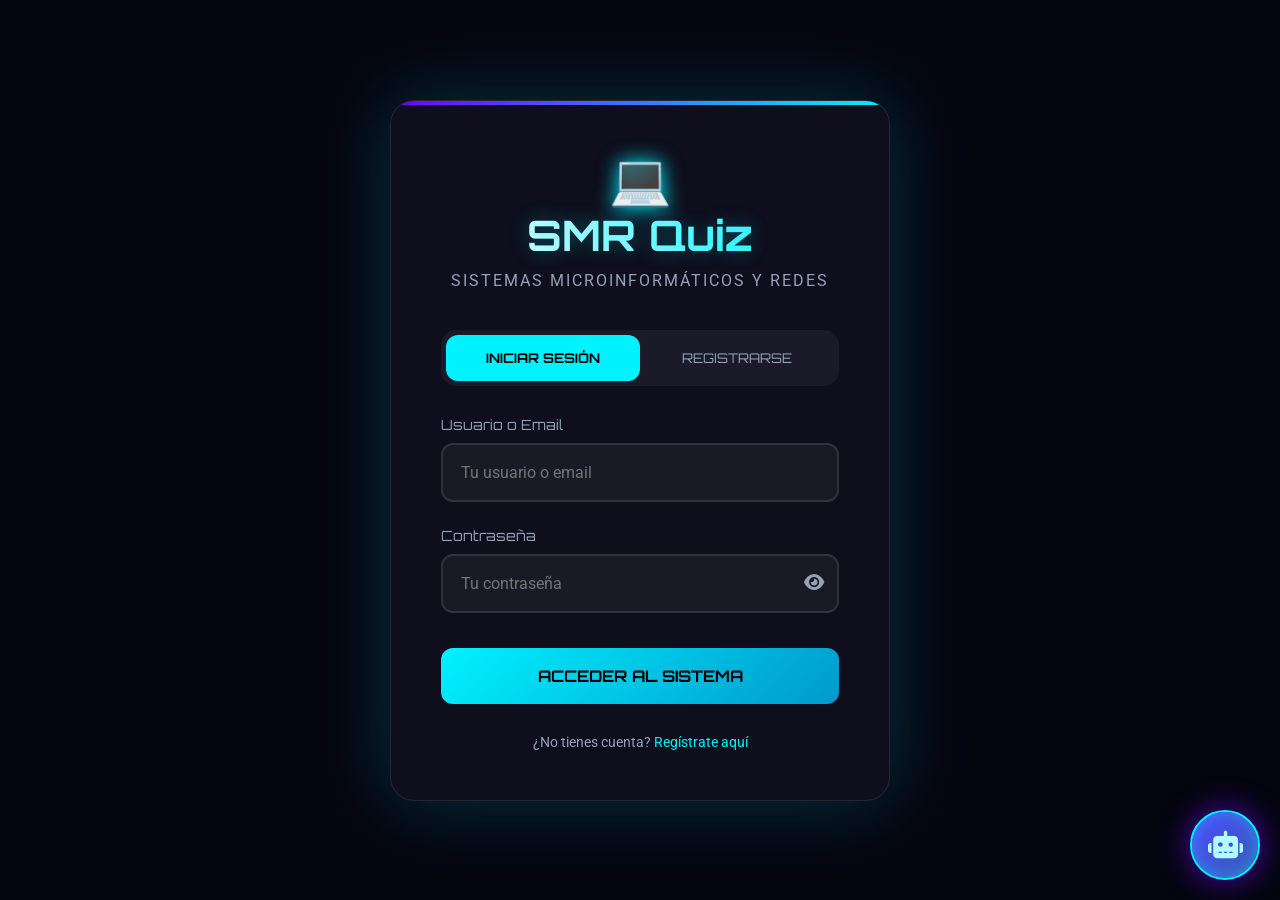
==== index.html @ 4efca40f "Add files via upload" ====
<!DOCTYPE html>
<html lang="es">

<head>
  <meta charset="UTF-8">
  <meta name="viewport" content="width=device-width, initial-scale=1.0">
  <title>SMR Quiz - Cyberpunk Edition</title>
  <meta name="description" content="Juego educativo cyberpunk sobre Sistemas Microinformáticos y Redes">
  <meta name="theme-color" content="#050510">
  <meta name="color-scheme" content="dark">
  <link href="https://fonts.googleapis.com/css2?family=Orbitron:wght@400;700&family=Roboto:wght@300;400;700&display=swap" rel="stylesheet">
  <link rel="stylesheet" href="https://cdnjs.cloudflare.com/ajax/libs/font-awesome/6.4.0/css/all.min.css">

  <style>
    /* Todos los estilos se mantienen igual */
    :root {
      --primary: #00f2ff;
      --secondary: #7000ff;
      --success: #00ff9d;
      --danger: #ff0055;
      --warning: #ffcc00;
      --bg-dark: #050510;
      --card-bg: rgba(20, 20, 35, 0.6);
      --glass-border: 1px solid rgba(255, 255, 255, 0.1);
    }

    * {
      margin: 0;
      padding: 0;
      box-sizing: border-box;
      scrollbar-width: thin;
      scrollbar-color: var(--primary) var(--bg-dark);
    }

    body {
      font-family: 'Roboto', sans-serif;
      background-color: var(--bg-dark);
      color: #e2e8f0;
      min-height: 100vh;
      overflow-x: hidden;
      position: relative;
      font-size: 1rem;
      transition: font-size 0.3s ease;
    }

    /* --- FONDO MATRIX ANIMADO --- */
    .matrix-bg {
      position: fixed;
      top: 0;
      left: 0;
      width: 100%;
      height: 100%;
      background: #000;
      overflow: hidden;
      z-index: 0;
    }

    .matrix-bg::before {
      content: '';
      position: absolute;
      top: 0;
      left: 0;
      width: 100%;
      height: 100%;
      background:
        linear-gradient(to bottom, rgba(0, 242, 255, 0.1) 1px, transparent 1px),
        linear-gradient(to right, rgba(0, 242, 255, 0.1) 1px, transparent 1px);
      background-size: 60px 60px;
      animation: matrixGrid 20s linear infinite;
      z-index: 1;
    }

    @keyframes matrixGrid {
      0% {
        transform: translateY(0) translateX(0);
      }

      100% {
        transform: translateY(60px) translateX(60px);
      }
    }

    .matrix-rain {
      position: absolute;
      top: -50px;
      width: 2px;
      height: 50px;
      background: linear-gradient(to bottom, transparent, var(--primary), transparent);
      animation: rainFall 3s linear infinite;
      opacity: 0.7;
      filter: blur(0.5px);
    }

    @keyframes rainFall {
      0% {
        transform: translateY(-50px);
        opacity: 0;
      }

      10% {
        opacity: 0.8;
      }

      90% {
        opacity: 0.8;
      }

      100% {
        transform: translateY(100vh);
        opacity: 0;
      }
    }

    .container {
      max-width: 1400px;
      margin: 0 auto;
      padding: 40px 20px;
      position: relative;
      z-index: 10;
      display: flex;
      gap: 30px;
    }

    /* --- PANTALLA DE LOGIN --- */
    .login-container {
      position: fixed;
      top: 0;
      left: 0;
      width: 100%;
      height: 100%;
      background: var(--bg-dark);
      z-index: 1000;
      display: flex;
      justify-content: center;
      align-items: center;
      padding: 20px;
    }

    .login-box {
      background: rgba(16, 16, 30, 0.9);
      backdrop-filter: blur(20px);
      border-radius: 24px;
      padding: 50px;
      width: 100%;
      max-width: 500px;
      border: var(--glass-border);
      box-shadow: 0 0 80px rgba(0, 242, 255, 0.2);
      animation: fadeIn 0.8s ease;
      position: relative;
      overflow: hidden;
    }

    .login-box::before {
      content: '';
      position: absolute;
      top: 0;
      left: 0;
      width: 100%;
      height: 4px;
      background: linear-gradient(90deg, var(--secondary), var(--primary), var(--secondary));
      animation: gradientBorder 3s infinite linear;
      background-size: 200% 100%;
    }

    .login-logo {
      text-align: center;
      margin-bottom: 40px;
    }

    .login-logo h1 {
      font-family: 'Orbitron', sans-serif;
      font-size: 42px;
      background: linear-gradient(to right, #fff, var(--primary));
      -webkit-background-clip: text;
      -webkit-text-fill-color: transparent;
      text-shadow: 0 0 20px rgba(0, 242, 255, 0.3);
      margin-bottom: 10px;
    }

    .login-logo p {
      color: #94a3b8;
      font-size: 16px;
      letter-spacing: 2px;
      text-transform: uppercase;
    }

    .login-tabs {
      display: flex;
      margin-bottom: 30px;
      background: rgba(255, 255, 255, 0.05);
      border-radius: 15px;
      padding: 5px;
    }

    .login-tab {
      flex: 1;
      padding: 15px;
      background: transparent;
      border: none;
      color: #94a3b8;
      font-family: 'Orbitron', sans-serif;
      cursor: pointer;
      transition: all 0.3s ease;
      border-radius: 12px;
    }

    .login-tab.active {
      background: var(--primary);
      color: #000;
      font-weight: bold;
    }

    .login-form {
      display: none;
    }

    .login-form.active {
      display: block;
      animation: slideUp 0.5s ease;
    }

    @keyframes slideUp {
      from {
        opacity: 0;
        transform: translateY(20px);
      }

      to {
        opacity: 1;
        transform: translateY(0);
      }
    }

    .form-group {
      margin-bottom: 25px;
    }

    .form-label {
      display: block;
      margin-bottom: 10px;
      color: #94a3b8;
      font-size: 14px;
      font-family: 'Orbitron', sans-serif;
    }

    .form-input {
      width: 100%;
      padding: 18px;
      background: rgba(255, 255, 255, 0.05);
      border: 2px solid rgba(255, 255, 255, 0.1);
      border-radius: 12px;
      color: #fff;
      font-size: 16px;
      font-family: 'Roboto', sans-serif;
      transition: all 0.3s ease;
    }

    .form-input:focus {
      outline: none;
      border-color: var(--primary);
      box-shadow: 0 0 20px rgba(0, 242, 255, 0.2);
      background: rgba(255, 255, 255, 0.08);
    }

    .password-container {
      position: relative;
    }

    .toggle-password {
      position: absolute;
      right: 15px;
      top: 50%;
      transform: translateY(-50%);
      background: none;
      border: none;
      color: #94a3b8;
      cursor: pointer;
      font-size: 18px;
    }

    .form-error {
      color: var(--danger);
      font-size: 14px;
      margin-top: 8px;
      display: none;
    }

    .form-error.show {
      display: block;
      animation: fadeIn 0.3s ease;
    }

    .btn-login {
      width: 100%;
      padding: 18px;
      background: linear-gradient(135deg, var(--primary), #0099cc);
      border: none;
      border-radius: 12px;
      color: #000;
      font-family: 'Orbitron', sans-serif;
      font-weight: bold;
      font-size: 16px;
      cursor: pointer;
      transition: all 0.3s ease;
      margin-top: 10px;
    }

    .btn-login:hover {
      transform: translateY(-2px);
      box-shadow: 0 10px 25px rgba(0, 242, 255, 0.3);
      filter: brightness(1.1);
    }

    .login-footer {
      text-align: center;
      margin-top: 30px;
      color: #94a3b8;
      font-size: 14px;
    }

    .login-footer a {
      color: var(--primary);
      text-decoration: none;
      transition: all 0.3s ease;
    }

    .login-footer a:hover {
      text-decoration: underline;
    }

    /* --- NOTIFICACIONES --- */
    .notification {
      position: fixed;
      top: 20px;
      right: 20px;
      padding: 15px 20px;
      border-radius: 12px;
      color: #fff;
      font-family: 'Roboto', sans-serif;
      z-index: 10000;
      backdrop-filter: blur(10px);
      animation: slideInRight 0.3s ease;
      max-width: 350px;
      display: flex;
      align-items: center;
      gap: 10px;
    }

    @keyframes slideInRight {
      from {
        transform: translateX(100%);
        opacity: 0;
      }

      to {
        transform: translateX(0);
        opacity: 1;
      }
    }

    @keyframes slideOutRight {
      from {
        transform: translateX(0);
        opacity: 1;
      }

      to {
        transform: translateX(100%);
        opacity: 0;
      }
    }

    .notification.success {
      background: rgba(0, 255, 157, 0.1);
      border: 1px solid var(--success);
    }

    .notification.error {
      background: rgba(255, 0, 85, 0.1);
      border: 1px solid var(--danger);
    }

    .notification.info {
      background: rgba(0, 242, 255, 0.1);
      border: 1px solid var(--primary);
    }

    /* --- USUARIO ACTUAL --- */
    .current-user {
      display: flex;
      align-items: center;
      gap: 15px;
      background: rgba(255, 255, 255, 0.05);
      padding: 12px 20px;
      border-radius: 12px;
      margin-bottom: 25px;
      border: 1px solid rgba(255, 255, 255, 0.1);
    }

    .user-avatar {
      width: 45px;
      height: 45px;
      background: linear-gradient(135deg, var(--secondary), var(--primary));
      border-radius: 50%;
      display: flex;
      align-items: center;
      justify-content: center;
      font-size: 20px;
      font-weight: bold;
    }

    .user-info {
      flex: 1;
    }

    .user-name {
      color: #fff;
      font-weight: bold;
      font-family: 'Orbitron', sans-serif;
    }

    .user-level {
      color: var(--primary);
      font-size: 12px;
      font-family: 'Orbitron', sans-serif;
    }

    .btn-logout {
      padding: 8px 16px;
      background: rgba(255, 0, 85, 0.1);
      border: 1px solid rgba(255, 0, 85, 0.3);
      border-radius: 8px;
      color: var(--danger);
      font-family: 'Orbitron', sans-serif;
      font-size: 12px;
      cursor: pointer;
      transition: all 0.3s ease;
    }

    .btn-logout:hover {
      background: rgba(255, 0, 85, 0.2);
      transform: translateY(-2px);
    }

    /* --- SIDEBAR CON AVATAR --- */
    .sidebar {
      width: 300px;
      flex-shrink: 0;
      background: rgba(16, 16, 30, 0.8);
      backdrop-filter: blur(20px);
      border-radius: 24px;
      padding: 30px;
      border: var(--glass-border);
      box-shadow: 0 0 40px rgba(0, 242, 255, 0.1);
      height: fit-content;
      position: sticky;
      top: 40px;
    }

    .sidebar-title {
      font-family: 'Orbitron', sans-serif;
      font-size: 22px;
      color: var(--primary);
      margin-bottom: 25px;
      text-align: center;
      padding-bottom: 15px;
      border-bottom: 1px solid rgba(255, 255, 255, 0.1);
    }

    /* --- CONTENIDO PRINCIPAL --- */
    .main-content {
      flex: 1;
    }

    /* --- HEADER --- */
    .header {
      background: rgba(16, 16, 30, 0.8);
      backdrop-filter: blur(20px);
      border-radius: 24px;
      padding: 40px;
      margin-bottom: 40px;
      border: var(--glass-border);
      box-shadow: 0 0 40px rgba(0, 242, 255, 0.1);
      position: relative;
      overflow: hidden;
    }

    .header::after {
      content: '';
      position: absolute;
      top: 0;
      left: 0;
      width: 100%;
      height: 4px;
      background: linear-gradient(90deg, var(--secondary), var(--primary), var(--secondary));
      animation: gradientBorder 3s infinite linear;
      background-size: 200% 100%;
    }

    @keyframes gradientBorder {
      0% {
        background-position: 100% 0;
      }

      100% {
        background-position: -100% 0;
      }
    }

    h1 {
      font-family: 'Orbitron', sans-serif;
      font-size: 42px;
      background: linear-gradient(to right, #fff, var(--primary));
      -webkit-background-clip: text;
      -webkit-text-fill-color: transparent;
      text-shadow: 0 0 20px rgba(0, 242, 255, 0.3);
      margin-bottom: 5px;
    }

    .subtitle {
      color: #94a3b8;
      font-size: 16px;
      letter-spacing: 2px;
      text-transform: uppercase;
    }

    .header-content {
      display: flex;
      justify-content: space-between;
      align-items: center;
      flex-wrap: wrap;
      gap: 30px;
    }

    .logo-section {
      display: flex;
      align-items: center;
      gap: 20px;
    }

    .logo {
      font-size: 50px;
      filter: drop-shadow(0 0 10px var(--primary));
      animation: pulse 3s infinite ease-in-out;
    }

    @keyframes pulse {

      0%,
      100% {
        transform: scale(1);
        opacity: 1;
      }

      50% {
        transform: scale(1.1);
        opacity: 0.8;
      }
    }

    .stats-section {
      display: flex;
      gap: 15px;
      flex-wrap: wrap;
    }

    .stat-box {
      background: rgba(255, 255, 255, 0.03);
      padding: 15px 25px;
      border-radius: 16px;
      text-align: center;
      border: 1px solid rgba(255, 255, 255, 0.05);
      transition: transform 0.3s ease;
    }

    .stat-box:hover {
      transform: translateY(-5px);
      background: rgba(255, 255, 255, 0.06);
      border-color: var(--primary);
    }

    .stat-label {
      font-family: 'Orbitron', sans-serif;
      font-size: 10px;
      color: #94a3b8;
      letter-spacing: 1px;
      margin-bottom: 5px;
    }

    .stat-value {
      font-family: 'Orbitron', sans-serif;
      font-size: 24px;
      font-weight: bold;
      color: #fff;
      text-shadow: 0 0 10px rgba(255, 255, 255, 0.3);
    }

    /* --- MENÚ DE NAVEGACIÓN --- */
    .nav-menu {
      display: flex;
      justify-content: center;
      gap: 20px;
      margin-bottom: 50px;
      background: rgba(20, 20, 35, 0.5);
      padding: 15px;
      border-radius: 50px;
      width: fit-content;
      margin-left: auto;
      margin-right: auto;
      backdrop-filter: blur(10px);
      border: 1px solid rgba(255, 255, 255, 0.05);
    }

    .nav-tab {
      padding: 15px 35px;
      background: transparent;
      border: none;
      border-radius: 40px;
      color: #94a3b8;
      font-family: 'Orbitron', sans-serif;
      font-size: 15px;
      cursor: pointer;
      transition: all 0.4s ease;
      display: flex;
      align-items: center;
      gap: 10px;
    }

    .nav-tab:hover {
      color: #fff;
      background: rgba(255, 255, 255, 0.05);
    }

    .nav-tab.active {
      background: var(--primary);
      color: #000;
      font-weight: bold;
      box-shadow: 0 0 20px rgba(0, 242, 255, 0.4);
    }

    .nav-icon {
      font-size: 18px;
    }

    /* --- SECCIÓN DE NIVELES --- */
    .levels-section {
      display: none;
    }

    .levels-section.active {
      display: block;
      animation: fadeIn 0.5s ease;
    }

    .levels-section .year-tabs {
      display: flex;
      justify-content: center;
      gap: 20px;
      margin-bottom: 40px;
      background: rgba(20, 20, 35, 0.5);
      padding: 10px;
      border-radius: 50px;
      width: fit-content;
      margin-left: auto;
      margin-right: auto;
      backdrop-filter: blur(10px);
      border: 1px solid rgba(255, 255, 255, 0.05);
    }

    .levels-section .year-tab {
      padding: 12px 30px;
      background: transparent;
      border: none;
      border-radius: 40px;
      color: #94a3b8;
      font-family: 'Orbitron', sans-serif;
      font-size: 14px;
      cursor: pointer;
      transition: all 0.4s ease;
    }

    .levels-section .year-tab:hover {
      color: #fff;
      background: rgba(255, 255, 255, 0.05);
    }

    .levels-section .year-tab.active {
      background: var(--primary);
      color: #000;
      font-weight: bold;
      box-shadow: 0 0 20px rgba(0, 242, 255, 0.4);
    }

    .subject-section {
      margin-bottom: 50px;
      background: rgba(16, 16, 30, 0.6);
      border-radius: 20px;
      padding: 30px;
      border: var(--glass-border);
    }

    .subject-header {
      display: flex;
      align-items: center;
      gap: 20px;
      margin-bottom: 30px;
      padding-bottom: 20px;
      border-bottom: 1px solid rgba(255, 255, 255, 0.1);
    }

    .subject-icon {
      font-size: 50px;
      width: 80px;
      height: 80px;
      display: flex;
      align-items: center;
      justify-content: center;
      background: rgba(255, 255, 255, 0.05);
      border-radius: 50%;
    }

    .subject-title {
      font-family: 'Orbitron', sans-serif;
      font-size: 28px;
      color: #fff;
    }

    .subject-description {
      color: #94a3b8;
      font-size: 16px;
      margin-top: 5px;
    }

    .levels-container {
      display: grid;
      grid-template-columns: repeat(auto-fit, minmax(320px, 1fr));
      gap: 25px;
    }

    .level-card {
      background: var(--card-bg);
      border-radius: 20px;
      padding: 25px;
      border: var(--glass-border);
      backdrop-filter: blur(10px);
      transition: all 0.4s cubic-bezier(0.175, 0.885, 0.32, 1.275);
      position: relative;
      overflow: hidden;
    }

    .level-card:hover {
      transform: translateY(-10px) scale(1.02);
      border-color: var(--primary);
      box-shadow: 0 20px 40px rgba(0, 0, 0, 0.4), 0 0 20px rgba(0, 242, 255, 0.1);
    }

    .level-card.locked {
      opacity: 0.6;
      filter: grayscale(0.8);
      cursor: not-allowed;
    }

    .level-card.locked:hover {
      transform: none;
      box-shadow: none;
      border-color: var(--glass-border);
    }

    .level-card.locked .btn-play {
      cursor: not-allowed;
      opacity: 0.7;
    }

    .level-header {
      display: flex;
      justify-content: space-between;
      align-items: center;
      margin-bottom: 20px;
    }

    .level-icon {
      font-size: 40px;
      background: rgba(255, 255, 255, 0.05);
      width: 70px;
      height: 70px;
      display: flex;
      align-items: center;
      justify-content: center;
      border-radius: 50%;
      box-shadow: 0 0 15px rgba(0, 0, 0, 0.5);
    }

    .level-title {
      font-family: 'Orbitron', sans-serif;
      font-size: 22px;
      color: #fff;
      margin-bottom: 10px;
    }

    .level-description {
      color: #94a3b8;
      font-size: 14px;
      line-height: 1.6;
      margin-bottom: 25px;
      min-height: 45px;
    }

    .level-info {
      display: flex;
      justify-content: space-between;
      align-items: center;
      padding-top: 20px;
      border-top: 1px solid rgba(255, 255, 255, 0.1);
      font-size: 13px;
    }

    .level-cost {
      padding: 5px 12px;
      border-radius: 12px;
      font-weight: bold;
      font-family: 'Orbitron', sans-serif;
    }

    .level-unlocked {
      color: var(--success);
      text-shadow: 0 0 10px rgba(0, 255, 157, 0.3);
    }

    /* --- SECCIÓN DE MINIJUEGOS --- */
    .minigames-section {
      background: var(--card-bg);
      border-radius: 20px;
      padding: 40px;
      margin-bottom: 40px;
      border: var(--glass-border);
      backdrop-filter: blur(10px);
      display: none;
    }

    .minigames-section.active {
      display: block;
      animation: fadeIn 0.5s ease;
    }

    .minigames-header {
      text-align: center;
      margin-bottom: 40px;
    }

    .minigames-title {
      font-family: 'Orbitron', sans-serif;
      font-size: 36px;
      background: linear-gradient(to right, var(--secondary), var(--primary));
      -webkit-background-clip: text;
      -webkit-text-fill-color: transparent;
      margin-bottom: 10px;
      text-shadow: 0 0 20px rgba(112, 0, 255, 0.3);
    }

    .minigames-subtitle {
      color: #94a3b8;
      font-size: 18px;
      margin-bottom: 20px;
    }

    .minigames-grid {
      display: grid;
      grid-template-columns: repeat(auto-fit, minmax(350px, 1fr));
      gap: 30px;
    }

    .minigame-card {
      background: rgba(255, 255, 255, 0.05);
      border-radius: 20px;
      padding: 30px;
      border: 2px solid rgba(112, 0, 255, 0.2);
      transition: all 0.4s cubic-bezier(0.175, 0.885, 0.32, 1.275);
      cursor: pointer;
      text-align: center;
      position: relative;
      overflow: hidden;
    }

    .minigame-card::before {
      content: '';
      position: absolute;
      top: 0;
      left: 0;
      width: 100%;
      height: 100%;
      background: linear-gradient(135deg, rgba(112, 0, 255, 0.1), rgba(0, 242, 255, 0.1));
      z-index: 1;
      opacity: 0;
      transition: opacity 0.4s ease;
    }

    .minigame-card:hover {
      transform: translateY(-10px) scale(1.02);
      border-color: var(--secondary);
      box-shadow: 0 20px 40px rgba(0, 0, 0, 0.4), 0 0 30px rgba(112, 0, 255, 0.3);
    }

    .minigame-card:hover::before {
      opacity: 1;
    }

    .minigame-card-content {
      position: relative;
      z-index: 2;
    }

    .minigame-icon {
      font-size: 60px;
      margin-bottom: 20px;
      filter: drop-shadow(0 0 10px var(--secondary));
      animation: float 3s ease-in-out infinite;
    }

    @keyframes float {

      0%,
      100% {
        transform: translateY(0);
      }

      50% {
        transform: translateY(-10px);
      }
    }

    .minigame-title {
      font-family: 'Orbitron', sans-serif;
      font-size: 24px;
      color: #fff;
      margin-bottom: 15px;
    }

    .minigame-description {
      color: #94a3b8;
      font-size: 15px;
      line-height: 1.6;
      margin-bottom: 20px;
    }

    .minigame-features {
      background: rgba(0, 0, 0, 0.3);
      border-radius: 12px;
      padding: 15px;
      margin-bottom: 20px;
      text-align: left;
    }

    .minigame-feature {
      display: flex;
      align-items: center;
      gap: 10px;
      margin-bottom: 8px;
      font-size: 14px;
      color: #94a3b8;
    }

    .minigame-feature i {
      color: var(--secondary);
    }

    .minigame-reward {
      display: inline-block;
      padding: 10px 20px;
      background: linear-gradient(135deg, var(--secondary), #4c1d95);
      border-radius: 20px;
      font-family: 'Orbitron', sans-serif;
      font-weight: bold;
      color: white;
      margin-bottom: 20px;
      font-size: 16px;
    }

    .minigame-play-btn {
      padding: 12px 30px;
      background: linear-gradient(135deg, var(--secondary), var(--primary));
      border: none;
      border-radius: 12px;
      color: white;
      font-family: 'Orbitron', sans-serif;
      font-weight: bold;
      cursor: pointer;
      transition: all 0.3s ease;
      width: 100%;
      font-size: 16px;
    }

    .minigame-play-btn:hover {
      transform: translateY(-2px);
      box-shadow: 0 10px 20px rgba(112, 0, 255, 0.3);
      filter: brightness(1.1);
    }

    /* --- AVATAR EN SIDEBAR --- */
    .avatar-container {
      position: relative;
      width: 200px;
      height: 200px;
      margin: 0 auto 30px;
      background: radial-gradient(circle at center, rgba(112, 0, 255, 0.2) 0%, transparent 70%);
      border-radius: 50%;
    }

    .avatar-base {
      width: 100%;
      height: 100%;
      position: relative;
    }

    .avatar-part {
      position: absolute;
      font-size: 60px;
    }

    .avatar-body {
      bottom: 20px;
      left: 50%;
      transform: translateX(-50%);
    }

    .avatar-head {
      top: 10px;
      left: 50%;
      transform: translateX(-50%);
    }

    .avatar-accessory {
      position: absolute;
      font-size: 40px;
    }

    .avatar-hat {
      top: -10px;
      left: 50%;
      transform: translateX(-50%);
    }

    .avatar-glasses {
      top: 30px;
      left: 50%;
      transform: translateX(-50%);
    }

    .avatar-item {
      right: 10px;
      top: 50%;
      transform: translateY(-50%);
    }

    .avatar-stats {
      background: rgba(255, 255, 255, 0.03);
      border-radius: 15px;
      padding: 20px;
      margin-bottom: 25px;
      border: 1px solid rgba(255, 255, 255, 0.05);
    }

    .avatar-stat {
      display: flex;
      justify-content: space-between;
      margin-bottom: 10px;
      font-size: 14px;
    }

    .avatar-stat-label {
      color: #94a3b8;
    }

    .avatar-stat-value {
      color: #fff;
      font-family: 'Orbitron', sans-serif;
      font-weight: bold;
    }

    .shop-preview {
      margin-top: 25px;
    }

    .shop-preview-title {
      font-family: 'Orbitron', sans-serif;
      color: var(--secondary);
      margin-bottom: 15px;
      font-size: 16px;
    }

    .shop-items-preview {
      display: grid;
      grid-template-columns: repeat(3, 1fr);
      gap: 10px;
      margin-bottom: 20px;
    }

    .shop-item-preview {
      background: rgba(255, 255, 255, 0.05);
      border-radius: 10px;
      padding: 10px;
      text-align: center;
      cursor: pointer;
      transition: all 0.3s ease;
      font-size: 20px;
    }

    .shop-item-preview:hover {
      background: rgba(255, 255, 255, 0.1);
      transform: scale(1.1);
    }

    .shop-item-preview.owned {
      border: 2px solid var(--success);
    }

    .btn-customize {
      width: 100%;
      padding: 12px;
      background: linear-gradient(135deg, var(--secondary), #4c1d95);
      border: none;
      border-radius: 12px;
      color: white;
      font-family: 'Orbitron', sans-serif;
      font-weight: bold;
      cursor: pointer;
      transition: all 0.3s ease;
    }

    .btn-customize:hover {
      transform: translateY(-2px);
      box-shadow: 0 10px 20px rgba(112, 0, 255, 0.3);
    }

    /* --- QUIZ PRINCIPAL --- */
    .quiz-container {
      background: rgba(15, 23, 42, 0.95);
      border-radius: 24px;
      padding: 50px;
      border: 1px solid var(--primary);
      box-shadow: 0 0 100px rgba(0, 242, 255, 0.1);
      display: none;
      max-width: 900px;
      margin: 0 auto;
    }

    .quiz-container.active {
      display: block;
      animation: fadeIn 0.5s ease;
    }

    @keyframes fadeIn {
      from {
        opacity: 0;
        transform: translateY(20px);
      }

      to {
        opacity: 1;
        transform: translateY(0);
      }
    }

    .question-box {
      background: rgba(255, 255, 255, 0.03);
      padding: 40px;
      border-radius: 20px;
      margin-bottom: 30px;
      border-left: 5px solid var(--primary);
      box-shadow: inset 0 0 20px rgba(0, 0, 0, 0.5);
    }

    .question-text {
      font-size: 24px;
      color: #fff;
      line-height: 1.5;
      margin-bottom: 30px;
      font-weight: 300;
    }

    .answer-input {
      width: 100%;
      padding: 20px;
      font-size: 18px;
      background: rgba(0, 0, 0, 0.3);
      border: 2px solid #334155;
      border-radius: 12px;
      color: var(--primary);
      font-family: 'Roboto', monospace;
      transition: all 0.3s ease;
    }

    .answer-input:focus {
      outline: none;
      border-color: var(--primary);
      box-shadow: 0 0 30px rgba(0, 242, 255, 0.2);
      background: rgba(0, 0, 0, 0.5);
    }

    .quiz-header {
      display: flex;
      justify-content: space-between;
      align-items: center;
      margin-bottom: 40px;
      padding-bottom: 20px;
      border-bottom: 1px solid rgba(255, 255, 255, 0.1);
    }

    .question-counter {
      font-family: 'Orbitron', sans-serif;
      color: var(--primary);
      font-size: 20px;
    }

    .quiz-score {
      font-family: 'Orbitron', sans-serif;
      color: var(--warning);
      font-size: 24px;
    }

    .timer-container {
      display: flex;
      align-items: center;
      gap: 15px;
      margin-bottom: 20px;
      padding: 15px 25px;
      background: rgba(0, 0, 0, 0.3);
      border-radius: 12px;
      border: 1px solid rgba(255, 255, 255, 0.1);
    }

    .timer-icon {
      font-size: 24px;
      color: var(--warning);
    }

    .timer-text {
      font-family: 'Orbitron', sans-serif;
      font-size: 16px;
      color: #94a3b8;
    }

    .timer-display {
      font-family: 'Orbitron', sans-serif;
      font-size: 28px;
      font-weight: bold;
      color: var(--primary);
      min-width: 60px;
      text-align: center;
      text-shadow: 0 0 10px rgba(0, 242, 255, 0.5);
    }

    .timer-bar {
      flex: 1;
      height: 8px;
      background: rgba(255, 255, 255, 0.1);
      border-radius: 4px;
      overflow: hidden;
    }

    .timer-progress {
      height: 100%;
      background: linear-gradient(90deg, var(--success), var(--primary));
      width: 100%;
      border-radius: 4px;
      transition: width 1s linear;
    }

    .timer-warning .timer-display {
      color: var(--warning);
      animation: pulseWarning 1s infinite;
    }

    .timer-danger .timer-display {
      color: var(--danger);
      animation: pulseDanger 0.5s infinite;
    }

    @keyframes pulseWarning {

      0%,
      100% {
        opacity: 1;
      }

      50% {
        opacity: 0.7;
      }
    }

    @keyframes pulseDanger {

      0%,
      100% {
        opacity: 1;
      }

      50% {
        opacity: 0.5;
      }
    }

    .feedback {
      padding: 20px;
      border-radius: 12px;
      margin-top: 20px;
      font-weight: bold;
      text-align: center;
      display: none;
      animation: slideUp 0.3s ease;
    }

    @keyframes slideUp {
      from {
        transform: translateY(10px);
        opacity: 0;
      }

      to {
        transform: translateY(0);
        opacity: 1;
      }
    }

    .feedback.correct {
      background: rgba(0, 255, 157, 0.1);
      border: 1px solid var(--success);
      color: var(--success);
      box-shadow: 0 0 20px rgba(0, 255, 157, 0.2);
    }

    .feedback.show {
      display: block;
    }

    .feedback.incorrect {
      background: rgba(255, 0, 85, 0.1);
      border: 1px solid var(--danger);
      color: var(--danger);
      box-shadow: 0 0 20px rgba(255, 0, 85, 0.2);
    }

    .feedback.timeout {
      background: rgba(255, 0, 85, 0.2);
      border: 1px solid var(--danger);
      color: var(--danger);
      box-shadow: 0 0 20px rgba(255, 0, 85, 0.3);
    }

    /* --- MINIJUEGO DE ENSAMBLAJE --- */
    .assembly-game {
      background: rgba(15, 23, 42, 0.95);
      border-radius: 24px;
      padding: 40px;
      border: 1px solid var(--primary);
      box-shadow: 0 0 100px rgba(0, 242, 255, 0.1);
      display: none;
      max-width: 1000px;
      margin: 0 auto;
    }

    .assembly-game.active {
      display: block;
      animation: fadeIn 0.5s ease;
    }

    .assembly-header {
      text-align: center;
      margin-bottom: 30px;
    }

    .assembly-title {
      font-family: 'Orbitron', sans-serif;
      font-size: 36px;
      background: linear-gradient(to right, #fff, var(--primary));
      -webkit-background-clip: text;
      -webkit-text-fill-color: transparent;
      margin-bottom: 10px;
    }

    .assembly-subtitle {
      color: #94a3b8;
      font-size: 18px;
      margin-bottom: 20px;
    }

    .assembly-stats {
      display: flex;
      justify-content: space-between;
      background: rgba(0, 0, 0, 0.3);
      padding: 15px 25px;
      border-radius: 12px;
      margin-bottom: 20px;
      border: 1px solid rgba(255, 255, 255, 0.1);
    }

    .assembly-stat {
      text-align: center;
    }

    .assembly-stat-label {
      font-family: 'Orbitron', sans-serif;
      font-size: 12px;
      color: #94a3b8;
      margin-bottom: 5px;
    }

    .assembly-stat-value {
      font-family: 'Orbitron', sans-serif;
      font-size: 24px;
      color: #fff;
    }

    .assembly-content {
      display: grid;
      grid-template-columns: 1fr 1fr;
      gap: 30px;
      margin-bottom: 30px;
    }

    @media (max-width: 768px) {
      .assembly-content {
        grid-template-columns: 1fr;
      }
    }

    .assembly-image-container {
      background: rgba(0, 0, 0, 0.3);
      border-radius: 15px;
      padding: 20px;
      display: flex;
      flex-direction: column;
      align-items: center;
      justify-content: center;
      min-height: 300px;
      border: 2px dashed rgba(255, 255, 255, 0.1);
    }

    .assembly-icon {
      font-size: 120px;
      margin-bottom: 20px;
      filter: drop-shadow(0 0 15px var(--primary));
    }

    .assembly-image-title {
      font-family: 'Orbitron', sans-serif;
      font-size: 18px;
      color: var(--primary);
      text-align: center;
      margin-bottom: 10px;
    }

    .assembly-image-description {
      color: #94a3b8;
      font-size: 14px;
      text-align: center;
      line-height: 1.4;
    }

    .assembly-options {
      display: flex;
      flex-direction: column;
      gap: 15px;
    }

    .assembly-option {
      background: rgba(255, 255, 255, 0.05);
      border: 2px solid rgba(255, 255, 255, 0.1);
      border-radius: 12px;
      padding: 20px;
      cursor: pointer;
      transition: all 0.3s ease;
      font-size: 18px;
      text-align: left;
      display: flex;
      align-items: center;
      gap: 15px;
    }

    .assembly-option:hover {
      background: rgba(255, 255, 255, 0.1);
      border-color: var(--primary);
      transform: translateY(-2px);
    }

    .assembly-option.selected {
      background: rgba(0, 242, 255, 0.1);
      border-color: var(--primary);
      box-shadow: 0 0 20px rgba(0, 242, 255, 0.3);
    }

    .assembly-option.correct {
      background: rgba(0, 255, 157, 0.1);
      border-color: var(--success);
      box-shadow: 0 0 20px rgba(0, 255, 157, 0.3);
    }

    .assembly-option.incorrect {
      background: rgba(255, 0, 85, 0.1);
      border-color: var(--danger);
      box-shadow: 0 0 20px rgba(255, 0, 85, 0.3);
    }

    .assembly-option-icon {
      font-size: 24px;
      min-width: 40px;
      text-align: center;
    }

    .assembly-feedback {
      padding: 20px;
      margin-top: 20px;
      border-radius: 12px;
      font-size: 18px;
      display: none;
      animation: fadeIn 0.5s ease;
    }

    .assembly-feedback.show {
      display: block;
    }

    .assembly-feedback.correct {
      background: rgba(0, 255, 157, 0.1);
      border: 2px solid var(--success);
      color: var(--success);
    }

    .assembly-feedback.incorrect {
      background: rgba(255, 0, 85, 0.1);
      border: 2px solid var(--danger);
      color: var(--danger);
    }

    .explanation-box {
      background: rgba(0, 0, 0, 0.3);
      border-radius: 12px;
      padding: 20px;
      margin-top: 15px;
      border-left: 4px solid var(--warning);
    }

    .explanation-title {
      font-family: 'Orbitron', sans-serif;
      font-size: 16px;
      color: var(--warning);
      margin-bottom: 10px;
      display: flex;
      align-items: center;
      gap: 10px;
    }

    .explanation-text {
      color: #94a3b8;
      font-size: 15px;
      line-height: 1.5;
    }

    .assembly-controls {
      display: flex;
      justify-content: center;
      gap: 20px;
      margin-top: 30px;
    }

    .progress-bar {
      width: 100%;
      height: 10px;
      background: rgba(255, 255, 255, 0.1);
      border-radius: 5px;
      margin: 20px 0;
      overflow: hidden;
    }

    .progress {
      height: 100%;
      background: linear-gradient(90deg, var(--primary), var(--success));
      border-radius: 5px;
      transition: width 0.5s ease;
      width: 0%;
    }

    .category-tag {
      display: inline-block;
      padding: 5px 15px;
      background: rgba(112, 0, 255, 0.2);
      color: var(--secondary);
      border-radius: 20px;
      font-family: 'Orbitron', sans-serif;
      font-size: 12px;
      margin-bottom: 10px;
    }

    .hint {
      text-align: center;
      color: #94a3b8;
      font-style: italic;
      margin: 15px 0;
      padding: 10px;
      background: rgba(255, 255, 255, 0.03);
      border-radius: 8px;
      border-left: 3px solid var(--warning);
    }

    /* --- ESTILOS PARA JUEGO DE CABLEADO --- */
    .cable-container {
      display: flex;
      flex-direction: column;
      gap: 30px;
      margin-top: 20px;
    }

    .cable-tools {
      display: grid;
      grid-template-columns: 1fr 1fr;
      gap: 30px;
    }

    @media (max-width: 768px) {
      .cable-tools {
        grid-template-columns: 1fr;
      }
    }

    .cable-palette {
      background: rgba(0, 0, 0, 0.3);
      border-radius: 15px;
      padding: 20px;
      border: 2px dashed rgba(255, 255, 255, 0.1);
      display: grid;
      grid-template-columns: repeat(2, 1fr);
      gap: 15px;
    }

    .cable-item {
      padding: 15px;
      border-radius: 10px;
      cursor: move;
      user-select: none;
      transition: all 0.3s ease;
      border: 2px solid transparent;
      text-align: center;
      font-weight: bold;
      color: #000;
      display: flex;
      flex-direction: column;
      align-items: center;
      justify-content: center;
      min-height: 70px;
    }

    .cable-item:hover {
      transform: translateY(-3px);
      box-shadow: 0 5px 15px rgba(0, 0, 0, 0.3);
    }

    .cable-item.dragging {
      opacity: 0.5;
      transform: scale(1.05);
    }

    .cable-connector {
      background: rgba(0, 0, 0, 0.3);
      border-radius: 15px;
      padding: 30px;
      display: flex;
      justify-content: center;
      align-items: center;
    }

    .rj45-connector {
      background: #2d2d2d;
      border-radius: 10px;
      padding: 25px;
      border: 3px solid #555;
      display: grid;
      grid-template-columns: repeat(8, 1fr);
      gap: 10px;
      width: 100%;
      max-width: 500px;
    }

    .cable-slot {
      background: #1a1a1a;
      border: 2px solid #444;
      border-radius: 5px;
      min-height: 80px;
      display: flex;
      flex-direction: column;
      align-items: center;
      justify-content: center;
      transition: all 0.3s ease;
      position: relative;
    }

    .cable-slot.drag-over {
      background: rgba(0, 242, 255, 0.2);
      border-color: var(--primary);
    }

    .slot-number {
      position: absolute;
      top: -25px;
      color: #94a3b8;
      font-size: 12px;
      font-family: 'Orbitron', sans-serif;
    }

    .cable-controls {
      display: flex;
      justify-content: center;
      gap: 20px;
      margin-top: 30px;
    }

    .cable-info {
      background: rgba(0, 0, 0, 0.3);
      border-radius: 12px;
      padding: 20px;
      margin-top: 30px;
      border-left: 4px solid var(--secondary);
    }

    .cable-info p {
      margin: 5px 0;
      color: #94a3b8;
    }

    .cable-info strong {
      color: var(--primary);
    }

    /* --- BOTONES --- */
    .btn {
      padding: 14px 30px;
      border: none;
      border-radius: 12px;
      font-size: 16px;
      font-weight: bold;
      cursor: pointer;
      transition: all 0.3s ease;
      font-family: 'Orbitron', sans-serif;
      text-transform: uppercase;
      letter-spacing: 1px;
      position: relative;
      overflow: hidden;
    }

    .btn-play {
      background: linear-gradient(135deg, var(--success), #059669);
      color: #000;
      width: 100%;
      margin-top: 20px;
      box-shadow: 0 4px 15px rgba(0, 255, 157, 0.3);
    }

    .btn-play:hover {
      transform: translateY(-2px);
      box-shadow: 0 0 25px rgba(0, 255, 157, 0.5);
      filter: brightness(1.1);
    }

    .btn-play:disabled {
      background: #334155;
      color: #64748b;
      box-shadow: none;
      cursor: not-allowed;
      transform: none;
    }

    .btn-group {
      display: flex;
      gap: 20px;
      margin-top: 30px;
    }

    .btn-submit {
      background: linear-gradient(135deg, var(--primary), #0099cc);
      color: #000;
      flex: 2;
    }

    .btn-back {
      background: rgba(255, 255, 255, 0.1);
      color: #fff;
      flex: 1;
      border: 1px solid rgba(255, 255, 255, 0.1);
    }

    .btn-back:hover {
      background: rgba(255, 255, 255, 0.2);
    }

    .btn-next {
      background: linear-gradient(135deg, var(--success), #059669);
      color: #000;
      flex: 2;
      display: none;
    }

    .btn-next.show {
      display: block;
    }

    /* --- PANTALLA DE COMPLETACIÓN --- */
    .completion-screen {
      text-align: center;
      padding: 20px;
      display: none;
    }

    .completion-screen.show {
      display: block;
    }

    .completion-icon {
      font-size: 80px;
      margin-bottom: 20px;
      animation: bounce 2s infinite;
    }

    @keyframes bounce {

      0%,
      100% {
        transform: translateY(0);
      }

      50% {
        transform: translateY(-20px);
      }
    }

    .completion-title {
      color: var(--success);
      font-family: 'Orbitron', sans-serif;
      margin-bottom: 20px;
    }

    .completion-stats {
      background: rgba(255, 255, 255, 0.05);
      padding: 30px;
      border-radius: 15px;
      margin: 30px 0;
      border: 1px solid var(--success);
    }

    .completion-stat {
      margin: 15px 0;
      font-size: 18px;
      color: #94a3b8;
    }

    .completion-stat strong {
      color: #fff;
      font-size: 22px;
      margin-left: 10px;
      font-family: 'Orbitron';
    }

    /* --- TIENDA DE AVATAR --- */
    .shop-container {
      display: grid;
      grid-template-columns: repeat(auto-fit, minmax(180px, 1fr));
      gap: 20px;
    }

    .shop-item {
      background: rgba(255, 255, 255, 0.05);
      border: 1px solid rgba(255, 255, 255, 0.1);
      border-radius: 15px;
      padding: 20px;
      text-align: center;
      cursor: pointer;
      transition: all 0.3s ease;
    }

    .shop-item:hover {
      border-color: var(--secondary);
      background: rgba(112, 0, 255, 0.1);
      transform: translateY(-5px);
    }

    .shop-item.owned {
      border-color: var(--success);
      background: rgba(0, 255, 157, 0.05);
    }

    .shop-item-icon {
      font-size: 50px;
      margin-bottom: 15px;
    }

    .shop-item-name {
      color: #fff;
      font-weight: bold;
      margin-bottom: 10px;
      font-size: 14px;
    }

    .shop-item-cost {
      color: var(--secondary);
      font-family: 'Orbitron', sans-serif;
      font-weight: bold;
    }

    .avatar-customizer {
      display: flex;
      gap: 30px;
      flex-wrap: wrap;
    }

    .coins-display {
      font-family: 'Orbitron';
      background: linear-gradient(135deg, var(--secondary), #4c1d95);
      padding: 10px 20px;
      border-radius: 20px;
      display: inline-block;
      font-weight: bold;
    }

    /* --- MODAL DE MINIJUEGOS --- */
    .modal {
      display: none;
      position: fixed;
      top: 0;
      left: 0;
      width: 100%;
      height: 100%;
      background: rgba(5, 5, 16, 0.9);
      z-index: 1000;
      align-items: center;
      justify-content: center;
      backdrop-filter: blur(10px);
    }

    .modal.show {
      display: flex;
    }

    .modal-content {
      background: #0f172a;
      border: 1px solid var(--secondary);
      box-shadow: 0 0 50px rgba(112, 0, 255, 0.4);
      border-radius: 24px;
      padding: 40px;
      max-width: 800px;
      width: 90%;
      max-height: 90vh;
      overflow-y: auto;
    }

    .modal-title {
      color: var(--secondary);
      font-family: 'Orbitron';
      text-align: center;
      margin-bottom: 20px;
    }

    .countdown {
      font-size: 60px;
      color: var(--warning);
      text-align: center;
      font-family: 'Orbitron';
      margin: 20px 0;
      text-shadow: 0 0 20px rgba(255, 204, 0, 0.5);
    }

    .minigame-question {
      background: rgba(255, 255, 255, 0.05);
      padding: 25px;
      border-radius: 15px;
      border-left: 4px solid var(--secondary);
      margin-bottom: 20px;
    }

    .minigame-options {
      display: grid;
      gap: 15px;
      margin-top: 20px;
    }

    .minigame-option {
      background: rgba(255, 255, 255, 0.05);
      border: 1px solid rgba(255, 255, 255, 0.1);
      padding: 15px;
      border-radius: 10px;
      color: #e2e8f0;
      cursor: pointer;
      transition: all 0.3s ease;
    }

    .minigame-option:hover {
      background: rgba(255, 255, 255, 0.1);
      border-color: var(--secondary);
    }

    .minigame-option.selected {
      background: rgba(112, 0, 255, 0.3);
      border-color: var(--secondary);
    }

    .minigame-option.correct {
      background: rgba(0, 255, 157, 0.2);
      border-color: var(--success);
    }

    .minigame-option.incorrect {
      background: rgba(255, 0, 85, 0.2);
      border-color: var(--danger);
    }

    /* --- RESPONSIVE --- */
    @media (max-width: 1024px) {
      .container {
        flex-direction: column;
      }

      .sidebar {
        width: 100%;
        position: static;
        margin-bottom: 30px;
      }
    }

    @media (max-width: 768px) {
      .header {
        padding: 20px;
      }

      .header-content {
        flex-direction: column;
        text-align: center;
      }

      .stats-section {
        justify-content: center;
      }

      .nav-menu {
        width: 100%;
        flex-wrap: wrap;
        border-radius: 20px;
      }

      .nav-tab {
        width: 100%;
        text-align: center;
        justify-content: center;
      }

      .minigames-grid {
        grid-template-columns: 1fr;
      }

      .levels-container {
        grid-template-columns: 1fr;
      }

      .levels-section .year-tabs {
        width: 100%;
        flex-wrap: wrap;
        border-radius: 20px;
      }

      .levels-section .year-tab {
        width: 100%;
        text-align: center;
      }

      .btn-group {
        flex-direction: column;
      }

      .timer-container {
        flex-direction: column;
        align-items: flex-start;
      }

      .timer-display {
        font-size: 22px;
      }

      .assembly-option {
        font-size: 16px;
        padding: 15px;
      }

      .shop-items-preview {
        grid-template-columns: repeat(3, 1fr);
      }

      .subject-header {
        flex-direction: column;
        text-align: center;
      }
    }

    @media (max-width: 480px) {
      .header {
        padding: 15px;
      }

      h1 {
        font-size: 32px;
      }

      .stat-box {
        padding: 10px 15px;
      }

      .stat-value {
        font-size: 18px;
      }

      .nav-tab {
        padding: 12px 20px;
        font-size: 14px;
      }

      .nav-icon {
        font-size: 16px;
      }

      .minigame-card {
        padding: 20px;
      }

      .avatar-container {
        width: 150px;
        height: 150px;
      }

      .avatar-part {
        font-size: 45px;
      }

      .avatar-accessory {
        font-size: 30px;
      }

      .subject-section {
        padding: 20px;
      }
    }

    /* --- ALTO CONTRASTE --- */
    body.high-contrast {
      --primary: #00ffff;
      --secondary: #ff00ff;
      --success: #00ff00;
      --danger: #ff0000;
      --warning: #ffff00;
      --bg-dark: #000000;
      --card-bg: #111111;
    }

    body.high-contrast * {
      text-shadow: 0 0 1px currentColor;
    }

    body.high-contrast .btn,
    body.high-contrast .btn-play,
    body.high-contrast .btn-submit,
    body.high-contrast .btn-login {
      border: 2px solid #fff;
    }

    /* --- ACCESIBILIDAD MENÚ --- */
    #accessibilityMenu {
      position: fixed;
      top: 100px;
      right: 20px;
      z-index: 1000;
      background: var(--card-bg);
      padding: 20px;
      border-radius: 12px;
      border: 1px solid var(--primary);
      box-shadow: 0 0 30px rgba(0, 242, 255, 0.3);
      display: none;
    }

    #accessibilityMenu h3 {
      color: var(--primary);
      margin-bottom: 15px;
      font-family: 'Orbitron', sans-serif;
    }

    #accessibilityMenu button {
      padding: 10px;
      background: rgba(255, 255, 255, 0.1);
      border: none;
      border-radius: 8px;
      color: white;
      cursor: pointer;
      transition: all 0.3s ease;
      text-align: left;
      margin-bottom: 5px;
      width: 100%;
    }

    #accessibilityMenu button:hover {
      background: rgba(255, 255, 255, 0.2);
      transform: translateY(-2px);
    }

    /* --- MENÚ FLOTANTE DE ACCESIBILIDAD --- */
    .accessibility-float-btn {
      position: fixed;
      top: 20px;
      right: 20px;
      z-index: 1000;
      padding: 10px 15px;
      background: var(--primary);
      color: black;
      border: none;
      border-radius: 8px;
      cursor: pointer;
      font-weight: bold;
      font-size: 18px;
    }

    .accessibility-float-btn:hover {
      transform: scale(1.1);
      box-shadow: 0 0 15px rgba(0, 242, 255, 0.5);
    }

    /* ===== ESTILOS CYBERPUNK PARA EL CHAT ===== */
    .chatbot-container {
      position: fixed;
      bottom: 20px;
      right: 20px;
      z-index: 9999;
      font-family: 'Orbitron', 'Roboto', sans-serif;
    }

    .chatbot-button {
      width: 70px;
      height: 70px;
      border-radius: 50%;
      background: linear-gradient(135deg, var(--secondary), #4c1d95);
      border: 2px solid var(--primary);
      color: white;
      font-size: 28px;
      cursor: pointer;
      box-shadow:
        0 0 30px rgba(112, 0, 255, 0.7),
        0 0 15px rgba(0, 242, 255, 0.4) inset;
      transition: all 0.4s cubic-bezier(0.175, 0.885, 0.32, 1.275);
      display: flex;
      align-items: center;
      justify-content: center;
      position: relative;
      overflow: hidden;
    }

    .chatbot-button:hover {
      transform: scale(1.15) rotate(10deg);
      box-shadow:
        0 0 45px rgba(112, 0, 255, 0.9),
        0 0 25px rgba(0, 242, 255, 0.6) inset;
      background: linear-gradient(135deg, var(--primary), #0099cc);
    }

    .chatbot-button.active {
      background: linear-gradient(135deg, var(--danger), #ff3366);
      animation: pulse-danger 2s infinite;
    }

    @keyframes pulse-danger {

      0%,
      100% {
        box-shadow: 0 0 30px rgba(255, 0, 85, 0.7);
      }

      50% {
        box-shadow: 0 0 50px rgba(255, 0, 85, 1);
      }
    }

    .chatbot-pulse {
      position: absolute;
      width: 100%;
      height: 100%;
      border-radius: 50%;
      background: var(--primary);
      opacity: 0.3;
      animation: pulse-ring 2s infinite;
    }

    @keyframes pulse-ring {
      0% {
        transform: scale(1);
        opacity: 0.3;
      }

      70% {
        transform: scale(1.3);
        opacity: 0;
      }

      100% {
        transform: scale(1.3);
        opacity: 0;
      }
    }

    .chatbot-window {
      position: absolute;
      bottom: 90px;
      right: 0;
      width: 400px;
      height: 550px;
      background: rgba(10, 10, 20, 0.95);
      backdrop-filter: blur(20px);
      border-radius: 20px;
      border: 1px solid rgba(0, 242, 255, 0.3);
      box-shadow:
        0 10px 50px rgba(0, 0, 0, 0.7),
        0 0 30px rgba(112, 0, 255, 0.4),
        inset 0 0 20px rgba(0, 242, 255, 0.1);
      display: flex;
      flex-direction: column;
      overflow: hidden;
      transform: translateY(30px) scale(0.9);
      opacity: 0;
      visibility: hidden;
      transition: all 0.4s cubic-bezier(0.175, 0.885, 0.32, 1.275);
    }

    .chatbot-window.active {
      transform: translateY(0) scale(1);
      opacity: 1;
      visibility: visible;
    }

    .chatbot-window::before {
      content: '';
      position: absolute;
      top: 0;
      left: 0;
      right: 0;
      height: 2px;
      background: linear-gradient(90deg,
          transparent,
          var(--primary),
          var(--secondary),
          var(--primary),
          transparent);
      animation: scanline 3s linear infinite;
    }

    @keyframes scanline {
      0% {
        transform: translateX(-100%);
      }

      100% {
        transform: translateX(100%);
      }
    }

    .chatbot-header {
      background: linear-gradient(135deg,
          rgba(16, 16, 30, 0.9),
          rgba(112, 0, 255, 0.2));
      padding: 20px;
      border-bottom: 1px solid rgba(0, 242, 255, 0.2);
      display: flex;
      align-items: center;
      gap: 15px;
      position: relative;
      overflow: hidden;
    }

    .chatbot-header::after {
      content: '';
      position: absolute;
      bottom: 0;
      left: 0;
      right: 0;
      height: 1px;
      background: linear-gradient(90deg,
          transparent,
          var(--primary),
          transparent);
    }

    .chatbot-avatar {
      position: relative;
      width: 50px;
      height: 50px;
      background: linear-gradient(135deg, var(--secondary), var(--primary));
      border-radius: 12px;
      display: flex;
      align-items: center;
      justify-content: center;
      font-size: 24px;
      box-shadow: 0 0 15px rgba(0, 242, 255, 0.5);
    }

    .chatbot-status {
      position: absolute;
      bottom: -3px;
      right: -3px;
      width: 12px;
      height: 12px;
      border-radius: 50%;
      background: var(--success);
      border: 2px solid rgba(10, 10, 20, 0.95);
      animation: status-pulse 2s infinite;
    }

    @keyframes status-pulse {

      0%,
      100% {
        box-shadow: 0 0 0 0 rgba(0, 255, 157, 0.7);
      }

      50% {
        box-shadow: 0 0 0 5px rgba(0, 255, 157, 0);
      }
    }

    .chatbot-header-info {
      flex: 1;
    }

    .chatbot-header h3 {
      font-family: 'Orbitron', sans-serif;
      font-size: 18px;
      color: var(--primary);
      margin: 0;
      text-shadow: 0 0 10px rgba(0, 242, 255, 0.5);
      letter-spacing: 1px;
    }

    .chatbot-subtitle {
      font-size: 11px;
      color: #94a3b8;
      margin: 4px 0 0 0;
      letter-spacing: 0.5px;
    }

    .chatbot-close {
      background: rgba(255, 255, 255, 0.05);
      border: 1px solid rgba(255, 255, 255, 0.1);
      border-radius: 8px;
      width: 36px;
      height: 36px;
      display: flex;
      align-items: center;
      justify-content: center;
      color: #94a3b8;
      cursor: pointer;
      transition: all 0.3s ease;
      font-size: 14px;
    }

    .chatbot-close:hover {
      background: rgba(255, 0, 85, 0.2);
      border-color: var(--danger);
      color: var(--danger);
      transform: rotate(90deg);
    }

    .chatbot-messages {
      flex: 1;
      padding: 20px;
      overflow-y: auto;
      display: flex;
      flex-direction: column;
      gap: 15px;
      background:
        radial-gradient(circle at 20% 50%, rgba(112, 0, 255, 0.05) 0%, transparent 50%),
        radial-gradient(circle at 80% 20%, rgba(0, 242, 255, 0.03) 0%, transparent 50%);
    }

    .chatbot-message {
      display: flex;
      gap: 12px;
      animation: messageAppear 0.3s ease;
    }

    @keyframes messageAppear {
      from {
        opacity: 0;
        transform: translateY(10px);
      }

      to {
        opacity: 1;
        transform: translateY(0);
      }
    }

    .chatbot-message.bot {
      align-self: flex-start;
    }

    .chatbot-message.user {
      align-self: flex-end;
      flex-direction: row-reverse;
    }

    .message-content {
      max-width: 280px;
      padding: 15px;
      border-radius: 15px;
      position: relative;
      overflow: hidden;
    }

    .chatbot-message.bot .message-content {
      background: linear-gradient(135deg,
          rgba(112, 0, 255, 0.15),
          rgba(16, 16, 30, 0.3));
      border: 1px solid rgba(112, 0, 255, 0.3);
      border-bottom-left-radius: 5px;
    }

    .chatbot-message.user .message-content {
      background: linear-gradient(135deg,
          rgba(0, 242, 255, 0.15),
          rgba(16, 16, 30, 0.3));
      border: 1px solid rgba(0, 242, 255, 0.3);
      border-bottom-right-radius: 5px;
    }

    .message-text {
      color: #e2e8f0;
      font-size: 14px;
      line-height: 1.5;
      display: block;
      word-wrap: break-word;
    }

    .message-time {
      font-size: 10px;
      color: #64748b;
      margin-top: 8px;
      text-align: right;
      font-family: 'Orbitron', sans-serif;
    }

    .message-status {
      align-self: flex-end;
      font-size: 12px;
      opacity: 0.7;
    }

    .chatbot-quick-actions {
      display: grid;
      grid-template-columns: 1fr 1fr;
      gap: 10px;
      margin-top: 15px;
    }

    .quick-action {
      background: rgba(255, 255, 255, 0.05);
      border: 1px solid rgba(255, 255, 255, 0.1);
      border-radius: 10px;
      padding: 10px;
      font-size: 11px;
      color: #94a3b8;
      cursor: pointer;
      transition: all 0.3s ease;
      display: flex;
      align-items: center;
      justify-content: center;
      gap: 6px;
      font-family: 'Orbitron', sans-serif;
      text-align: center;
    }

    .quick-action:hover {
      background: rgba(112, 0, 255, 0.2);
      border-color: var(--secondary);
      color: var(--primary);
      transform: translateY(-2px);
      box-shadow: 0 5px 15px rgba(112, 0, 255, 0.2);
    }

    .chatbot-input-container {
      padding: 20px;
      border-top: 1px solid rgba(255, 255, 255, 0.1);
      background: rgba(16, 16, 30, 0.7);
      display: flex;
      gap: 12px;
      align-items: center;
    }

    .chatbot-input-wrapper {
      flex: 1;
      position: relative;
      overflow: hidden;
      border-radius: 12px;
    }

    .chatbot-input {
      width: 100%;
      padding: 15px;
      background: rgba(255, 255, 255, 0.05);
      border: 1px solid rgba(255, 255, 255, 0.1);
      border-radius: 12px;
      color: white;
      font-size: 14px;
      font-family: 'Roboto', sans-serif;
      transition: all 0.3s ease;
      padding-right: 40px;
    }

    .chatbot-input:focus {
      outline: none;
      border-color: var(--primary);
      background: rgba(255, 255, 255, 0.08);
      box-shadow: 0 0 20px rgba(0, 242, 255, 0.2);
    }

    .input-scanline {
      position: absolute;
      top: 0;
      left: 0;
      right: 0;
      height: 1px;
      background: linear-gradient(90deg,
          transparent,
          var(--primary),
          transparent);
      opacity: 0;
      transition: opacity 0.3s ease;
    }

    .chatbot-input:focus+.input-effects .input-scanline {
      animation: scanline 1.5s linear infinite;
      opacity: 1;
    }

    .chatbot-send {
      padding: 15px 20px;
      background: linear-gradient(135deg, var(--primary), #0099cc);
      border: none;
      border-radius: 12px;
      color: black;
      font-family: 'Orbitron', sans-serif;
      font-weight: bold;
      cursor: pointer;
      transition: all 0.3s ease;
      display: flex;
      align-items: center;
      gap: 8px;
      min-width: 120px;
      justify-content: center;
      box-shadow: 0 4px 15px rgba(0, 242, 255, 0.3);
    }

    .chatbot-send:hover:not(:disabled) {
      transform: translateY(-2px);
      box-shadow: 0 8px 25px rgba(0, 242, 255, 0.4);
      background: linear-gradient(135deg, #00e6ff, #0099cc);
    }

    .chatbot-send:disabled {
      opacity: 0.5;
      cursor: not-allowed;
      transform: none;
      box-shadow: none;
    }

    .send-text {
      font-size: 12px;
      letter-spacing: 1px;
    }

    .chatbot-footer {
      padding: 15px 20px;
      background: rgba(10, 10, 20, 0.9);
      border-top: 1px solid rgba(255, 255, 255, 0.1);
      display: flex;
      justify-content: space-between;
      align-items: center;
    }

    .chatbot-footer-stats {
      display: flex;
      gap: 15px;
    }

    .chatbot-footer .stat {
      font-size: 10px;
      color: #64748b;
      display: flex;
      align-items: center;
      gap: 5px;
      font-family: 'Orbitron', sans-serif;
    }

    .chatbot-clear {
      background: rgba(255, 255, 255, 0.05);
      border: 1px solid rgba(255, 255, 255, 0.1);
      border-radius: 8px;
      padding: 8px 12px;
      font-size: 11px;
      color: #94a3b8;
      cursor: pointer;
      transition: all 0.3s ease;
      display: flex;
      align-items: center;
      gap: 5px;
      font-family: 'Orbitron', sans-serif;
    }

    .chatbot-clear:hover {
      background: rgba(255, 0, 85, 0.2);
      border-color: var(--danger);
      color: var(--danger);
    }

    .chatbot-typing {
      display: flex;
      align-items: center;
      gap: 8px;
      padding: 12px 20px;
      background: linear-gradient(135deg,
          rgba(112, 0, 255, 0.1),
          rgba(16, 16, 30, 0.3));
      border: 1px solid rgba(112, 0, 255, 0.2);
      border-radius: 15px;
      width: fit-content;
      margin-top: 10px;
    }

    .chatbot-typing span {
      width: 10px;
      height: 10px;
      background: var(--primary);
      border-radius: 50%;
      animation: typing-bounce 1.4s infinite ease-in-out;
      box-shadow: 0 0 10px rgba(0, 242, 255, 0.5);
    }

    .chatbot-typing span:nth-child(2) {
      animation-delay: 0.2s;
    }

    .chatbot-typing span:nth-child(3) {
      animation-delay: 0.4s;
    }

    @keyframes typing-bounce {

      0%,
      100% {
        transform: translateY(0);
        opacity: 0.7;
      }

      50% {
        transform: translateY(-8px);
        opacity: 1;
      }
    }

    /* Scrollbar personalizado */
    .chatbot-messages::-webkit-scrollbar {
      width: 6px;
    }

    .chatbot-messages::-webkit-scrollbar-track {
      background: rgba(255, 255, 255, 0.05);
      border-radius: 3px;
    }

    .chatbot-messages::-webkit-scrollbar-thumb {
      background: linear-gradient(to bottom, var(--secondary), var(--primary));
      border-radius: 3px;
    }

    .chatbot-messages::-webkit-scrollbar-thumb:hover {
      background: linear-gradient(to bottom, var(--primary), #0099cc);
    }

    /* Responsive */
    @media (max-width: 480px) {
      .chatbot-window {
        width: calc(100vw - 40px);
        height: 500px;
        right: 20px;
      }

      .chatbot-button {
        width: 60px;
        height: 60px;
        font-size: 24px;
      }

      .message-content {
        max-width: 240px;
      }

      .chatbot-quick-actions {
        grid-template-columns: 1fr;
      }

      .chatbot-send {
        min-width: auto;
        padding: 15px;
      }

      .send-text {
        display: none;
      }
    }
  </style>
</head>

<body>
  <!-- FONDO MATRIX ANIMADO -->
  <div class="matrix-bg" id="matrixBg"></div>

  <!-- BOTÓN DE ACCESIBILIDAD -->
  <button class="accessibility-float-btn" onclick="toggleAccessibilityMenu()">🔄️</button>

  <!-- MENÚ DE ACCESIBILIDAD -->
  <div id="accessibilityMenu">
    <h3>Accesibilidad</h3>
    <button onclick="toggleHighContrast()">🌗 Alto contraste</button>
    <button onclick="increaseFontSize()">🔍 Aumentar texto</button>
    <button onclick="decreaseFontSize()">🔎 Reducir texto</button>
    <button onclick="toggleDyslexiaFont()">📖 Fuente dislexia</button>
    <button onclick="toggleMatrixRain()">🌧️ Lluvia Matrix</button>
    <button onclick="toggleAccessibilityMenu()" style="background: var(--danger); margin-top: 10px;">✖ Cerrar</button>
  </div>

  <!-- PANTALLA DE LOGIN -->
  <div id="loginScreen" class="login-container">
    <div class="login-box">
      <div class="login-logo">
        <div class="logo">💻</div>
        <h1>SMR Quiz</h1>
        <p>Sistemas Microinformáticos y Redes</p>
      </div>

      <div class="login-tabs">
        <button class="login-tab active" onclick="showLoginForm('login')">INICIAR SESIÓN</button>
        <button class="login-tab" onclick="showLoginForm('register')">REGISTRARSE</button>
      </div>

      <!-- FORMULARIO DE INICIO DE SESIÓN -->
      <div id="loginForm" class="login-form active">
        <div class="form-group">
          <label class="form-label">Usuario o Email</label>
          <input type="text" id="loginUsername" class="form-input" placeholder="Tu usuario o email">
          <div class="form-error" id="loginUsernameError"></div>
        </div>

        <div class="form-group">
          <label class="form-label">Contraseña</label>
          <div class="password-container">
            <input type="password" id="loginPassword" class="form-input" placeholder="Tu contraseña">
            <button type="button" class="toggle-password" onclick="togglePassword('loginPassword')">
              <i class="fas fa-eye"></i>
            </button>
          </div>
          <div class="form-error" id="loginPasswordError"></div>
        </div>

        <button class="btn-login" onclick="login()">ACCEDER AL SISTEMA</button>

        <div class="login-footer">
          <p>¿No tienes cuenta? <a href="#" onclick="showLoginForm('register')">Regístrate aquí</a></p>
        </div>
      </div>

      <!-- FORMULARIO DE REGISTRO -->
      <div id="registerForm" class="login-form">
        <div class="form-group">
          <label class="form-label">Nombre Completo</label>
          <input type="text" id="registerName" class="form-input" placeholder="Tu nombre completo">
          <div class="form-error" id="registerNameError"></div>
        </div>

        <div class="form-group">
          <label class="form-label">Usuario</label>
          <input type="text" id="registerUsername" class="form-input" placeholder="Elige un nombre de usuario">
          <div class="form-error" id="registerUsernameError"></div>
        </div>

        <div class="form-group">
          <label class="form-label">Email</label>
          <input type="email" id="registerEmail" class="form-input" placeholder="tu@email.com">
          <div class="form-error" id="registerEmailError"></div>
        </div>

        <div class="form-group">
          <label class="form-label">Contraseña</label>
          <div class="password-container">
            <input type="password" id="registerPassword" class="form-input" placeholder="Mínimo 6 caracteres">
            <button type="button" class="toggle-password" onclick="togglePassword('registerPassword')">
              <i class="fas fa-eye"></i>
            </button>
          </div>
          <div class="form-error" id="registerPasswordError"></div>
        </div>

        <div class="form-group">
          <label class="form-label">Confirmar Contraseña</label>
          <div class="password-container">
            <input type="password" id="registerConfirmPassword" class="form-input" placeholder="Repite la contraseña">
            <button type="button" class="toggle-password" onclick="togglePassword('registerConfirmPassword')">
              <i class="fas fa-eye"></i>
            </button>
          </div>
          <div class="form-error" id="registerConfirmPasswordError"></div>
        </div>

        <button class="btn-login" onclick="register()">CREAR CUENTA</button>

        <div class="login-footer">
          <p>¿Ya tienes cuenta? <a href="#" onclick="showLoginForm('login')">Inicia sesión aquí</a></p>
        </div>
      </div>
    </div>
  </div>

  <!-- CONTENIDO PRINCIPAL DEL JUEGO (oculto hasta login) -->
  <div id="gameContent" class="container" style="display: none;">
    <!-- SIDEBAR CON AVATAR -->
    <div class="sidebar">
      <!-- USUARIO ACTUAL -->
      <div class="current-user">
        <div class="user-avatar" id="userAvatar">U</div>
        <div class="user-info">
          <div class="user-name" id="userName">Usuario</div>
          <div class="user-level" id="userLevel">Novato</div>
        </div>
        <button class="btn-logout" onclick="logout()">
          <i class="fas fa-sign-out-alt"></i>
        </button>
      </div>

      <div class="sidebar-title">👤 MI AVATAR</div>

      <div class="avatar-container">
        <div class="avatar-base">
          <div class="avatar-part avatar-body" id="avatarBody">🦾</div>
          <div class="avatar-part avatar-head" id="avatarHead">🤖</div>
          <div class="avatar-accessory avatar-hat" id="avatarHat"></div>
          <div class="avatar-accessory avatar-glasses" id="avatarGlasses"></div>
          <div class="avatar-accessory avatar-item" id="avatarItem"></div>
        </div>
      </div>

      <div class="avatar-stats">
        <div class="avatar-stat">
          <span class="avatar-stat-label">Nivel:</span>
          <span class="avatar-stat-value" id="avatarLevel">Novato</span>
        </div>
        <div class="avatar-stat">
          <span class="avatar-stat-label">Puntos:</span>
          <span class="avatar-stat-value" id="avatarPoints">0</span>
        </div>
        <div class="avatar-stat">
          <span class="avatar-stat-label">Monedas:</span>
          <span class="avatar-stat-value" id="avatarCoins">0 💎</span>
        </div>
        <div class="avatar-stat">
          <span class="avatar-stat-label">Progreso:</span>
          <span class="avatar-stat-value" id="avatarProgress">0%</span>
        </div>
      </div>

      <div class="shop-preview">
        <div class="shop-preview-title">ACCESORIOS</div>
        <div class="shop-items-preview" id="shopItemsPreview"></div>
        <button class="btn-customize" onclick="showAvatarCustomizer()">PERSONALIZAR AVATAR</button>
      </div>
    </div>

    <!-- CONTENIDO PRINCIPAL -->
    <div class="main-content">
      <div class="header">
        <div class="header-content">
          <div class="logo-section">
            <div class="logo">💻</div>
            <div>
              <h1>SMR Quiz</h1>
              <p class="subtitle">Sistemas Microinformáticos y Redes</p>
            </div>
          </div>
          <div class="stats-section">
            <div class="stat-box">
              <div class="stat-label">PUNTOS TOTALES</div>
              <div class="stat-value" id="totalPoints">0</div>
            </div>
            <div class="stat-box">
              <div class="stat-label">NIVELES COMPLETADOS</div>
              <div class="stat-value" id="levelsCompleted">0/36</div>
            </div>
            <div class="stat-box">
              <div class="stat-label">💎 MONEDAS</div>
              <div class="stat-value" id="coinsDisplay">0</div>
            </div>
          </div>
        </div>
      </div>

      <!-- MENÚ DE NAVEGACIÓN PRINCIPAL -->
      <div class="nav-menu">
        <button class="nav-tab active" onclick="showSection('levels')">
          <span class="nav-icon">📚</span>
          <span>NIVELES</span>
        </button>
        <button class="nav-tab" onclick="showSection('minigames')">
          <span class="nav-icon">🎮</span>
          <span>MINIJUEGOS</span>
        </button>
        <button class="nav-tab" onclick="showAvatarCustomizer()">
          <span class="nav-icon">👤</span>
          <span>MI AVATAR</span>
        </button>
      </div>

      <!-- SECCIÓN DE NIVELES -->
      <div id="levelsSection" class="levels-section active">
        <!-- PESTAÑAS DE AÑO -->
        <div class="year-tabs">
          <button class="year-tab active" onclick="changeYear('primero')">📚 Primer Año</button>
          <button class="year-tab" onclick="changeYear('segundo')">🎓 Segundo Año</button>
        </div>

        <!-- CONTENIDO DE NIVELES (se generará dinámicamente) -->
        <div id="levelsContent"></div>
      </div>

      <!-- SECCIÓN DEDICADA A MINIJUEGOS -->
      <div id="minigamesSection" class="minigames-section">
        <div class="minigames-header">
          <h1 class="minigames-title">🎮 ZONA DE MINIJUEGOS 🎮</h1>
          <p class="minigames-subtitle">Desafíos especiales para ganar monedas y poner a prueba tus habilidades</p>
        </div>

        <div class="minigames-grid">
          <!-- MINIJUEGO 1: ENSAMBLAJE -->
          <div class="minigame-card" onclick="startAssemblyGame()">
            <div class="minigame-card-content">
              <div class="minigame-icon">🔧</div>
              <h3 class="minigame-title">ENSAMBLAJE INTELIGENTE</h3>
              <p class="minigame-description">Identifica componentes de hardware, herramientas y procedimientos correctos de montaje con representaciones visuales claras.</p>

              <div class="minigame-features">
                <div class="minigame-feature">
                  <i class="fas fa-clock"></i>
                  <span>60 segundos por partida</span>
                </div>
                <div class="minigame-feature">
                  <i class="fas fa-question-circle"></i>
                  <span>5 preguntas con imágenes</span>
                </div>
                <div class="minigame-feature">
                  <i class="fas fa-lightbulb"></i>
                  <span>Explicaciones detalladas</span>
                </div>
              </div>

              <div class="minigame-reward">RECOMPENSA: +20-60 💎</div>
              <button class="minigame-play-btn">JUGAR AHORA</button>
            </div>
          </div>

          <!-- MINIJUEGO 2: DESAFÍO EXTREMO -->
          <div class="minigame-card" onclick="startMinigame()">
            <div class="minigame-card-content">
              <div class="minigame-icon">⚡</div>
              <h3 class="minigame-title">DESAFÍO EXTREMO</h3>
              <p class="minigame-description">Responde preguntas expertas de SMR contra reloj. Solo los verdaderos expertos conseguirán la máxima puntuación.</p>

              <div class="minigame-features">
                <div class="minigame-feature">
                  <i class="fas fa-bolt"></i>
                  <span>Modo de tiempo limitado</span>
                </div>
                <div class="minigame-feature">
                  <i class="fas fa-brain"></i>
                  <span>Preguntas de nivel experto</span>
                </div>
                <div class="minigame-feature">
                  <i class="fas fa-trophy"></i>
                  <span>Bonus por velocidad</span>
                </div>
              </div>

              <div class="minigame-reward">RECOMPENSA: +5-25 💎</div>
              <button class="minigame-play-btn">JUGAR AHORA</button>
            </div>
          </div>

          <!-- MINIJUEGO 3: CABLEADO -->
          <div class="minigame-card" onclick="startCableGame()">
            <div class="minigame-card-content">
              <div class="minigame-icon">🔌</div>
              <h3 class="minigame-title">RETO DE CABLEADO</h3>
              <p class="minigame-description">Ordena correctamente los cables de red según los estándares T568A y T568B. ¡Precisión milimétrica!</p>

              <div class="minigame-features">
                <div class="minigame-feature">
                  <i class="fas fa-puzzle-piece"></i>
                  <span>Rompecabezas de colores</span>
                </div>
                <div class="minigame-feature">
                  <i class="fas fa-network-wired"></i>
                  <span>Estándares de red</span>
                </div>
                <div class="minigame-feature">
                  <i class="fas fa-award"></i>
                  <span>Precisión requerida</span>
                </div>
              </div>

              <div class="minigame-reward">RECOMPENSA: +15-45 💎</div>
              <button class="minigame-play-btn">JUGAR AHORA</button>
            </div>
          </div>
        </div>
      </div>

      <!-- QUIZ PRINCIPAL -->
      <div id="quizView" class="quiz-container">
        <div class="quiz-header">
          <div class="question-counter" id="questionCounter">Pregunta 1/10</div>
          <div class="quiz-score">+<span id="currentScore">0</span> pts</div>
        </div>

        <div class="timer-container" id="timerContainer">
          <div class="timer-icon">⏱️</div>
          <div class="timer-text">TIEMPO:</div>
          <div class="timer-display" id="timerDisplay">25</div>
          <div class="timer-bar">
            <div class="timer-progress" id="timerProgress"></div>
          </div>
        </div>

        <div class="question-box">
          <div class="question-text" id="questionText"></div>
          <input type="text" id="answerInput" class="answer-input" placeholder="Escribe tu respuesta aquí...">
        </div>

        <div class="feedback" id="feedback"></div>

        <div class="btn-group">
          <button class="btn btn-back" onclick="backToMain()">⬅ Volver</button>
          <button class="btn btn-submit" onclick="checkAnswer()">Verificar Respuesta</button>
          <button class="btn btn-next" id="btnNext" onclick="nextQuestion()">Siguiente ➜</button>
        </div>

        <div class="completion-screen" id="completionScreen">
          <div class="completion-icon">🏆</div>
          <h2 class="completion-title">¡Nivel Completado!</h2>
          <div class="completion-stats">
            <div class="completion-stat">Respuestas correctas: <strong id="correctAnswers">0/10</strong></div>
            <div class="completion-stat">Puntos ganados: <strong id="pointsEarned">0</strong></div>
            <div class="completion-stat">Precisión: <strong id="accuracy">0%</strong></div>
            <div class="completion-stat">Tiempo promedio por pregunta: <strong id="avgTime">0s</strong></div>
          </div>
          <button class="btn btn-play" onclick="backToMain()">Volver al Menú</button>
        </div>
      </div>

      <!-- MINIJUEGO DE ENSAMBLAJE -->
      <div id="assemblyGame" class="assembly-game">
        <div class="assembly-header">
          <h1 class="assembly-title">ENSAMBLAJE INTELIGENTE</h1>
          <p class="assembly-subtitle">Identifica componentes, herramientas y procedimientos de montaje</p>

          <div class="progress-bar">
            <div class="progress" id="assemblyProgress"></div>
          </div>
        </div>

        <div class="assembly-stats">
          <div class="assembly-stat">
            <div class="assembly-stat-label">PREGUNTA</div>
            <div class="assembly-stat-value" id="assemblyQuestion">1/5</div>
          </div>
          <div class="assembly-stat">
            <div class="assembly-stat-label">PUNTUACIÓN</div>
            <div class="assembly-stat-value" id="assemblyScore">0</div>
          </div>
          <div class="assembly-stat">
            <div class="assembly-stat-label">TIEMPO</div>
            <div class="assembly-stat-value" id="assemblyTimer">60</div>
          </div>
          <div class="assembly-stat">
            <div class="assembly-stat-label">MONEDAS</div>
            <div class="assembly-stat-value" id="assemblyCoins">0</div>
          </div>
        </div>

        <div class="category-tag" id="assemblyCategory">IDENTIFICACIÓN</div>
        <div class="hint" id="assemblyHint"></div>

        <div class="assembly-content">
          <div class="assembly-image-container">
            <div class="assembly-icon" id="assemblyIcon"></div>
            <h3 class="assembly-image-title" id="assemblyImageTitle"></h3>
            <p class="assembly-image-description" id="assemblyImageDescription"></p>
          </div>

          <div class="assembly-options" id="assemblyOptions"></div>
        </div>

        <div class="assembly-feedback" id="assemblyFeedback"></div>
        <div class="explanation-box" id="explanationBox" style="display: none;">
          <div class="explanation-title">
            <i class="fas fa-lightbulb"></i>
            <span>EXPLICACIÓN</span>
          </div>
          <div class="explanation-text" id="explanationText"></div>
        </div>

        <div class="assembly-controls">
          <button class="btn btn-submit" id="assemblySubmit" onclick="submitAssemblyAnswer()" disabled>CONFIRMAR RESPUESTA</button>
          <button class="btn btn-next" id="assemblyNext" onclick="nextAssemblyQuestion()" style="display: none;">SIGUIENTE ➜</button>
        </div>
      </div>

      <!-- PANTALLA DE RESULTADOS DEL ENSAMBLAJE -->
      <div id="assemblyResults" class="completion-screen">
        <div class="completion-icon">🔧</div>
        <h2 class="completion-title">¡ENSAMBLAJE COMPLETADO!</h2>

        <div class="completion-stats">
          <div class="completion-stat">Respuestas correctas: <strong id="assemblyCorrect">0/5</strong></div>
          <div class="completion-stat">Puntuación final: <strong id="assemblyFinalScore">0</strong> puntos</div>
          <div class="completion-stat">Monedas ganadas: <strong id="assemblyCoinsEarned">0 💎</strong></div>
          <div class="completion-stat">Tiempo restante: <strong id="assemblyTimeLeft">0</strong> segundos</div>
          <div class="completion-stat">Precisión: <strong id="assemblyAccuracy">0%</strong></div>
        </div>

        <div style="margin: 30px 0;">
          <div class="completion-stat" id="assemblySpecialReward" style="color: var(--warning); display: none;">
            ⭐ ¡Bonus por puntuación perfecta! +25 💎 extra
          </div>
        </div>

        <div class="controls">
          <button class="btn btn-submit" onclick="restartAssemblyGame()">JUGAR DE NUEVO</button>
          <button class="btn btn-next" onclick="backToMain()">VOLVER AL MENÚ</button>
        </div>
      </div>

      <!-- JUEGO DE CABLEADO -->
      <div id="cableGame" class="assembly-game" style="display: none;">
        <div class="assembly-header">
          <h1 class="assembly-title">🔌 RETO DE CABLEADO</h1>
          <p class="assembly-subtitle">Ordena cables según estándares T568A y T568B</p>

          <div class="assembly-stats">
            <div class="assembly-stat">
              <div class="assembly-stat-label">PREGUNTA</div>
              <div class="assembly-stat-value" id="cableQuestion">1/4</div>
            </div>
            <div class="assembly-stat">
              <div class="assembly-stat-label">PUNTUACIÓN</div>
              <div class="assembly-stat-value" id="cableScore">0</div>
            </div>
            <div class="assembly-stat">
              <div class="assembly-stat-label">TIEMPO</div>
              <div class="assembly-stat-value" id="cableTimer">120</div>
            </div>
            <div class="assembly-stat">
              <div class="assembly-stat-label">MONEDAS</div>
              <div class="assembly-stat-value" id="cableCoins">0</div>
            </div>
          </div>
        </div>

        <div id="cableGameContent">
          <!-- Contenido generado dinámicamente -->
        </div>

        <div class="cable-controls">
          <button class="btn btn-back" onclick="backToMain()">⬅ Volver</button>
          <button class="btn btn-submit" onclick="cableGame.checkAnswer()">Verificar</button>
          <button class="btn btn-next" onclick="cableGame.nextQuestion()" style="display: none;">Siguiente ➜</button>
        </div>
      </div>

      <!-- RESULTADOS CABLEADO -->
      <div id="cableResults" class="completion-screen">
        <div class="completion-icon">🔌</div>
        <h2 class="completion-title">¡RETO DE CABLEADO COMPLETADO!</h2>

        <div class="completion-stats">
          <div class="completion-stat">Puntuación final: <strong id="cableFinalScore">0</strong> puntos</div>
          <div class="completion-stat">Monedas ganadas: <strong id="cableCoinsEarned">0 💎</strong></div>
          <div class="completion-stat">Tiempo restante: <strong id="cableTimeLeft">0</strong> segundos</div>
        </div>

        <div class="controls" style="display: flex; gap: 20px; justify-content: center; margin-top: 30px;">
          <button class="btn btn-submit" onclick="cableGame.start()">JUGAR DE NUEVO</button>
          <button class="btn btn-next" onclick="backToMain()">VOLVER AL MENÚ</button>
        </div>
      </div>

      <!-- AVATAR CUSTOMIZER -->
      <div id="avatarView" class="quiz-container">
        <h2 style="text-align: center; color: var(--secondary); margin-bottom: 30px; font-family: 'Orbitron'">Personaliza tu Avatar</h2>

        <div class="avatar-customizer">
          <div>
            <h3 style="color: #e2e8f0; text-align: center; margin-bottom: 20px;">Tu Avatar</h3>
            <div class="avatar-container">
              <div class="avatar-base">
                <div class="avatar-part avatar-body" id="avatarBodyFull">🦾</div>
                <div class="avatar-part avatar-head" id="avatarHeadFull">🤖</div>
                <div class="avatar-accessory avatar-hat" id="avatarHatFull"></div>
                <div class="avatar-accessory avatar-glasses" id="avatarGlassesFull"></div>
                <div class="avatar-accessory avatar-item" id="avatarItemFull"></div>
              </div>
            </div>
            <div style="text-align: center; margin-top: 20px;">
              <div class="coins-display">💎 <span id="coinsAvailable">0</span> monedas</div>
            </div>
          </div>

          <div style="flex: 1; min-width: 300px;">
            <h3 style="color: #e2e8f0; margin-bottom: 20px;">Tienda de Accesorios</h3>
            <div class="shop-container" id="shopContainer"></div>
          </div>
        </div>

        <button class="btn btn-play" onclick="backToMain()" style="margin-top: 30px;">Volver al Menú</button>
      </div>

      <!-- MODAL DEL DESAFÍO EXTREMO -->
      <div id="minigameModal" class="modal">
        <div class="modal-content">
          <h2 class="modal-title">🎮 DESAFÍO EXTREMO 🎮</h2>
          <p style="text-align: center; color: #94a3b8; margin-bottom: 20px;">
            Responde 5 preguntas de nivel experto en 60 segundos
          </p>

          <div class="countdown" id="minigameTimer">60</div>

          <div id="minigameContent">
            <div class="minigame-question">
              <div style="color: var(--secondary); font-weight: bold; margin-bottom: 10px;">
                Pregunta <span id="minigameQuestionNumber">1</span>/5
              </div>
              <div style="color: #e2e8f0; font-size: 18px;" id="minigameQuestionText"></div>
            </div>

            <div class="minigame-options" id="minigameOptions"></div>

            <div style="text-align: center; margin-top: 30px;">
              <button class="btn btn-submit" onclick="submitMinigameAnswer()" id="minigameSubmit">
                Confirmar Respuesta
              </button>
            </div>
          </div>

          <div id="minigameResults" style="display: none; text-align: center;">
            <div class="completion-icon">🏆</div>
            <h2 class="completion-title" id="minigameResultTitle"></h2>
            <div class="completion-stats">
              <div class="completion-stat">Respuestas correctas: <strong id="minigameCorrect">0/5</strong></div>
              <div class="completion-stat">Monedas ganadas: <strong id="minigameCoins">0 💎</strong></div>
              <div class="completion-stat">Tiempo: <strong id="minigameTime">0s</strong></div>
            </div>
            <button class="btn btn-play" onclick="closeMinigame()">Cerrar</button>
          </div>
        </div>
      </div>
    </div>
  </div>

  <!-- CHAT CYBERPUNK MEJORADO -->
  <div class="chatbot-container">
    <button class="chatbot-button" id="chatbotButton" onclick="toggleChatbot()">
      <i class="fas fa-robot"></i>
      <div class="chatbot-pulse"></div>
    </button>

    <div class="chatbot-window" id="chatbotWindow">
      <div class="chatbot-header">
        <div class="chatbot-avatar">
          <i class="fas fa-robot"></i>
          <div class="chatbot-status" id="chatbotStatus"></div>
        </div>
        <div class="chatbot-header-info">
          <h3>NEXUS-AI</h3>
          <p class="chatbot-subtitle">Asistente SMR • IA en tiempo real</p>
        </div>
        <button class="chatbot-close" onclick="toggleChatbot()">
          <i class="fas fa-times"></i>
        </button>
      </div>

      <div class="chatbot-messages" id="chatbotMessages">
        <!-- Mensajes iniciales -->
        <div class="chatbot-message bot">
          <div class="message-content">
            <span class="message-text">¡Conexión establecida! <span style="color: var(--primary)">Sistema NEXUS-AI</span> activo.</span>
            <div class="message-time" id="currentTime"></div>
          </div>
          <div class="message-status">
            <i class="fas fa-bolt" style="color: var(--primary)"></i>
          </div>
        </div>

        <div class="chatbot-message bot">
          <div class="message-content">
            <span class="message-text">Identificando usuario: <span style="color: var(--primary)">Invitado</span> ✓</span>
            <div class="message-time">Sistema SMR Quiz</div>
          </div>
        </div>

        <div class="chatbot-message bot">
          <div class="message-content">
            <span class="message-text">¿En qué puedo ayudarte hoy, usuario? Puedo:</span>
            <div class="chatbot-quick-actions">
              <button class="quick-action" onclick="selectChatbotOption('¿Cómo jugar?')">
                <i class="fas fa-gamepad"></i> Cómo jugar
              </button>
              <button class="quick-action" onclick="selectChatbotOption('Problemas técnicos')">
                <i class="fas fa-tools"></i> Soporte técnico
              </button>
              <button class="quick-action" onclick="selectChatbotOption('Consejos para ganar monedas')">
                <i class="fas fa-coins"></i> Ganar monedas
              </button>
              <button class="quick-action" onclick="selectChatbotOption('Contactar con humanos')">
                <i class="fas fa-user-headset"></i> Contacto humano
              </button>
            </div>
          </div>
        </div>
      </div>

      <div class="chatbot-input-container">
        <div class="chatbot-input-wrapper">
          <input type="text" class="chatbot-input" id="chatbotInput" placeholder="Escribe tu consulta en modo cyberpunk..." onkeypress="handleChatbotKeypress(event)" maxlength="200">
          <div class="input-effects">
            <div class="input-scanline"></div>
          </div>
        </div>
        <button class="chatbot-send" onclick="sendChatbotMessage()" id="chatbotSendBtn">
          <i class="fas fa-paper-plane"></i>
          <span class="send-text">TRANSMITIR</span>
        </button>
      </div>

      <div class="chatbot-footer">
        <div class="chatbot-footer-stats">
          <span class="stat"><i class="fas fa-shield-alt"></i> Cifrado activo</span>
          <span class="stat"><i class="fas fa-bolt"></i> IA en tiempo real</span>
          <span class="stat" id="messageCount">Mensajes: 3</span>
        </div>
        <button class="chatbot-clear" onclick="clearChatbotHistory()">
          <i class="fas fa-eraser"></i> Limpiar
        </button>
      </div>
    </div>
  </div>

  <script>
    // ============================================
    // SISTEMA DE CHAT MEJORADO CON IA CYBERPUNK
    // ============================================
    const NexusAI = {
      isOpen: false,
      messageCount: 3,
      typingTimeout: null,
      init() {
        this.setupEventListeners();
        this.updateCurrentTime();
        setInterval(() => this.updateCurrentTime(), 60000);
      },
      setupEventListeners() {
        const input = document.getElementById('chatbotInput');
        if (input) {
          input.addEventListener('keypress', (e) => {
            if (e.key === 'Enter' && !e.shiftKey) {
              e.preventDefault();
              this.sendMessage();
            }
          });
          input.addEventListener('input', () => {
            this.updateSendButton();
          });
        }
      },
      updateCurrentTime() {
        const timeElement = document.getElementById('currentTime');
        if (timeElement) {
          const now = new Date();
          const timeString = now.toLocaleTimeString('es-ES', {
            hour: '2-digit',
            minute: '2-digit'
          });
          timeElement.textContent = timeString;
        }
      },
      updateSendButton() {
        const input = document.getElementById('chatbotInput');
        const button = document.getElementById('chatbotSendBtn');
        if (input && button) {
          button.disabled = input.value.trim().length === 0;
        }
      },
      toggle() {
        this.isOpen = !this.isOpen;
        const window = document.getElementById('chatbotWindow');
        const button = document.getElementById('chatbotButton');
        if (this.isOpen) {
          window.classList.add('active');
          button.classList.add('active');
          const input = document.getElementById('chatbotInput');
          if (input) input.focus();
          this.animateStatus('online');
        } else {
          window.classList.remove('active');
          button.classList.remove('active');
        }
      },
      animateStatus(status) {
        const statusEl = document.getElementById('chatbotStatus');
        if (!statusEl) return;
        const colors = {
          online: 'var(--success)',
          typing: 'var(--warning)',
          error: 'var(--danger)'
        };
        statusEl.style.background = colors[status] || colors.online;
        if (status === 'typing') {
          statusEl.style.animation = 'status-pulse 1s infinite';
        } else {
          statusEl.style.animation = 'status-pulse 2s infinite';
        }
      },
      addMessage(text, isUser = false) {
        const messagesContainer = document.getElementById('chatbotMessages');
        if (!messagesContainer) return;
        const messageDiv = document.createElement('div');
        messageDiv.className = `chatbot-message ${isUser ? 'user' : 'bot'}`;
        const time = new Date().toLocaleTimeString('es-ES', {
          hour: '2-digit',
          minute: '2-digit'
        });
        const statusIcon = isUser ?
          '<i class="fas fa-user" style="color: var(--primary)"></i>' :
          '<i class="fas fa-robot" style="color: var(--secondary)"></i>';
        messageDiv.innerHTML = `
          ${!isUser ? '<div class="message-status">' + statusIcon + '</div>' : ''}
          <div class="message-content">
            <span class="message-text">${this.formatMessage(text)}</span>
            <div class="message-time">${time}</div>
          </div>
          ${isUser ? '<div class="message-status">' + statusIcon + '</div>' : ''}
        `;
        messagesContainer.appendChild(messageDiv);
        this.messageCount++;
        this.updateMessageCount();
        this.scrollToBottom();
        this.saveToHistory(text, isUser);
      },
      addBotResponse(text, options = null) {
        const messagesContainer = document.getElementById('chatbotMessages');
        if (!messagesContainer) return;
        const messageDiv = document.createElement('div');
        messageDiv.className = 'chatbot-message bot';
        const time = new Date().toLocaleTimeString('es-ES', {
          hour: '2-digit',
          minute: '2-digit'
        });
        let optionsHtml = '';
        if (options && options.length > 0) {
          optionsHtml = '<div class="chatbot-quick-actions">';
          options.forEach(option => {
            optionsHtml += `
              <button class="quick-action" onclick="NexusAI.selectOption('${option.replace(/'/g, "\\'")}')">
                ${this.getOptionIcon(option)} ${option}
              </button>
            `;
          });
          optionsHtml += '</div>';
        }
        messageDiv.innerHTML = `
          <div class="message-status">
            <i class="fas fa-robot" style="color: var(--secondary)"></i>
          </div>
          <div class="message-content">
            <span class="message-text">${this.formatMessage(text)}</span>
            ${optionsHtml}
            <div class="message-time">${time}</div>
          </div>
        `;
        messagesContainer.appendChild(messageDiv);
        this.messageCount++;
        this.updateMessageCount();
        this.scrollToBottom();
        this.saveToHistory(text, false);
      },
      formatMessage(text) {
        return text
          .replace(/\*\*(.*?)\*\*/g, '<strong style="color: var(--primary)">$1</strong>')
          .replace(/`(.*?)`/g, '<code style="background: rgba(0,242,255,0.1); padding: 2px 5px; border-radius: 3px; font-family: monospace;">$1</code>')
          .replace(/\n/g, '<br>');
      },
      getOptionIcon(option) {
        const icons = {
          '¿Cómo jugar?': 'fas fa-gamepad',
          'Soporte técnico': 'fas fa-tools',
          'Ganar monedas': 'fas fa-coins',
          'Contacto humano': 'fas fa-user-headset',
          'Problemas con login': 'fas fa-sign-in-alt',
          'Error en minijuegos': 'fas fa-bug',
          'Personalizar avatar': 'fas fa-user-edit',
          'Ver ranking': 'fas fa-trophy'
        };
        for (const [key, icon] of Object.entries(icons)) {
          if (option.includes(key.split(' ')[0])) {
            return `<i class="${icon}"></i>`;
          }
        }
        return '<i class="fas fa-question-circle"></i>';
      },
      selectOption(option) {
        this.addMessage(option, true);
        this.processMessage(option);
      },
      sendMessage() {
        const input = document.getElementById('chatbotInput');
        if (!input) return;
        const message = input.value.trim();
        if (message) {
          this.addMessage(message, true);
          input.value = '';
          this.updateSendButton();
          this.processMessage(message);
        }
      },
      showTypingIndicator() {
        const messagesContainer = document.getElementById('chatbotMessages');
        if (!messagesContainer) return null;
        const typingDiv = document.createElement('div');
        typingDiv.className = 'chatbot-typing';
        typingDiv.innerHTML = `
          <span></span>
          <span></span>
          <span></span>
          <span style="font-size: 11px; color: #94a3b8; margin-left: 10px;">
            NEXUS-AI está procesando...
          </span>
        `;
        messagesContainer.appendChild(typingDiv);
        this.scrollToBottom();
        this.animateStatus('typing');
        return typingDiv;
      },
      processMessage(userMessage) {
        const typingIndicator = this.showTypingIndicator();
        const processingTime = 800 + Math.random() * 1200;
        if (this.typingTimeout) clearTimeout(this.typingTimeout);
        this.typingTimeout = setTimeout(() => {
          if (typingIndicator && typingIndicator.parentNode) {
            typingIndicator.remove();
          }
          this.animateStatus('online');
          this.generateResponse(userMessage);
        }, processingTime);
      },
      generateResponse(userMessage) {
        const normalizedMessage = userMessage.toLowerCase();
        let response = '';
        let options = null;
        const knowledgeBase = {
          'hola|buenos|buenas|saludos': {
            response: `**¡Saludos, usuario ${window.userManager?.currentUser?.name || 'invitado'}!**\n\nSistema NEXUS-AI activado. Estado: **Operativo ✓**\n¿En qué puedo asistirte en tu entrenamiento SMR?`,
            options: ['¿Cómo jugar?', 'Soporte técnico', 'Ganar monedas', 'Contacto humano']
          },
          'cómo jugar|como jugar|funciona': {
            response: `**📚 GUÍA DE JUEGO SMR QUIZ**\n\n1. **Niveles**: Completa preguntas de asignaturas SMR\n2. **Minijuegos**: Desafíos especiales para ganar 💎\n3. **Avatar**: Personaliza tu personaje con accesorios\n4. **Progreso**: Sube de nivel y desbloquea contenido\n\n**🎯 Objetivo**: Convertirte en un experto en Sistemas Microinformáticos y Redes.`,
            options: ['Ganar monedas', 'Personalizar avatar', 'Ver ranking', 'Problemas técnicos']
          },
          'moneda|dinero|recompensa|ganar': {
            response: `**💎 SISTEMA ECONÓMICO**\n\n• **Niveles**: +5-20 💎 por respuesta correcta\n• **Minijuegos**: Hasta 60 💎 por partida\n• **Bonus diario**: +50 💎 por primera conexión\n• **Logros**: Recompensas especiales por progreso\n\n**💡 Consejo**: Los minijuegos de ensamblaje dan las mejores recompensas.`,
            options: ['¿Cómo jugar?', 'Error en minijuegos', 'Contacto humano']
          },
          'problema|error|técnico|soporte|no funciona': {
            response: `**🔧 SOPORTE TÉCNICO - NEXUS AI**\n\nSolución de problemas:\n1. **Recarga la página** (F5)\n2. **Limpia caché** del navegador\n3. **Verifica conexión** a internet\n4. **Prueba otro navegador**\n\nSi el problema persiste, contacta con nuestro equipo humano.`,
            options: ['Problemas con login', 'Error en minijuegos', 'Contacto humano', 'Volver al menú']
          },
          'login|iniciar sesión|registro|cuenta': {
            response: `**🔐 SISTEMA DE AUTENTICACIÓN**\n\n• Los datos se guardan **localmente** en tu navegador\n• Para sincronización entre dispositivos, contacta soporte\n• Si olvidaste contraseña, limpia datos del navegador y regístrate de nuevo\n\n**⚠️ IMPORTANTE**: No compartas tus credenciales.`,
            options: ['Problemas técnicos', 'Contacto humano', '¿Cómo jugar?']
          },
          'avatar|personalizar|tienda|accesorio': {
            response: `**👤 SISTEMA DE AVATAR**\n\n• Compra accesorios con 💎 en la tienda\n• Cada tipo (sombrero, gafas, item) se equipa independientemente\n• Los accesorios son **puramente cosméticos**\n• Nuevos items se añaden cada actualización\n\n**🎨 Ve a "Mi Avatar"** para personalizar.`,
            options: ['Ganar monedas', '¿Cómo jugar?', 'Soporte técnico']
          },
          'contactar|humano|persona|soporte humano': {
            response: `**👨‍💼 CONEXIÓN CON SOPORTE HUMANO**\n\nPara contactar con nuestro equipo:\n\n📧 **Email**: soporte@smrquiz.com\n🕐 **Horario**: 9:00-18:00 L-V\n📞 **Teléfono**: +34 900 123 456\n\n**Mientras esperas**, ¿puedo ayudarte con algo más?`,
            options: ['Problemas técnicos', '¿Cómo jugar?', 'Ganar monedas', 'Volver al menú']
          },
          'gracias|bye|adiós|chao': {
            response: `**✅ CONEXIÓN FINALIZADA**\n\nGracias por usar **NEXUS-AI**. ¡Hasta la próxima, usuario!\n\nRecuerda: El conocimiento es poder en el mundo SMR.\n\n**🔒 Desconectando...**`,
            options: null
          }
        };
        for (const [pattern, data] of Object.entries(knowledgeBase)) {
          const patterns = pattern.split('|');
          if (patterns.some(p => normalizedMessage.includes(p))) {
            response = data.response;
            options = data.options;
            break;
          }
        }
        if (!response) {
          response = `**🔍 CONSULTA NO RECONOCIDA**\n\nMi base de conocimiento está enfocada en:\n• **SMR Quiz** y su funcionamiento\n• **Soporte técnico** del juego\n• **Sistemas Microinformáticos y Redes**\n\nReformula tu pregunta o usa las opciones rápidas.`;
          options = ['¿Cómo jugar?', 'Soporte técnico', 'Ganar monedas', 'Contacto humano'];
        }
        this.addBotResponse(response, options);
      },
      scrollToBottom() {
        const messagesContainer = document.getElementById('chatbotMessages');
        if (messagesContainer) {
          messagesContainer.scrollTop = messagesContainer.scrollHeight;
        }
      },
      updateMessageCount() {
        const countElement = document.getElementById('messageCount');
        if (countElement) {
          countElement.textContent = `Mensajes: ${this.messageCount}`;
        }
      },
      saveToHistory(text, isUser) {
        try {
          const history = JSON.parse(localStorage.getItem('nexus_ai_history') || '[]');
          history.push({
            text,
            isUser,
            timestamp: new Date().toISOString()
          });
          if (history.length > 100) {
            history.splice(0, history.length - 100);
          }
          localStorage.setItem('nexus_ai_history', JSON.stringify(history));
        } catch (e) {
          console.error('Error guardando historial:', e);
        }
      },
      clearHistory() {
        if (confirm('¿Borrar todo el historial del chat?')) {
          this.messageCount = 3;
          this.updateMessageCount();
          const messagesContainer = document.getElementById('chatbotMessages');
          if (messagesContainer) {
            messagesContainer.innerHTML = `
              <div class="chatbot-message bot">
                <div class="message-content">
                  <span class="message-text">¡Conexión establecida! <span style="color: var(--primary)">Sistema NEXUS-AI</span> activo.</span>
                  <div class="message-time" id="currentTime"></div>
                </div>
                <div class="message-status">
                  <i class="fas fa-bolt" style="color: var(--primary)"></i>
                </div>
              </div>
              
              <div class="chatbot-message bot">
                <div class="message-content">
                  <span class="message-text">Historial limpiado ✓. Sistema reiniciado.</span>
                  <div class="message-time">${new Date().toLocaleTimeString('es-ES', { hour: '2-digit', minute: '2-digit' })}</div>
                </div>
              </div>
              
              <div class="chatbot-message bot">
                <div class="message-content">
                  <span class="message-text">¿En qué puedo ayudarte hoy?</span>
                  <div class="chatbot-quick-actions">
                    <button class="quick-action" onclick="NexusAI.selectOption('¿Cómo jugar?')">
                      <i class="fas fa-gamepad"></i> Cómo jugar
                    </button>
                    <button class="quick-action" onclick="NexusAI.selectOption('Problemas técnicos')">
                      <i class="fas fa-tools"></i> Soporte técnico
                    </button>
                    <button class="quick-action" onclick="NexusAI.selectOption('Consejos para ganar monedas')">
                      <i class="fas fa-coins"></i> Ganar monedas
                    </button>
                    <button class="quick-action" onclick="NexusAI.selectOption('Contactar con humanos')">
                      <i class="fas fa-user-headset"></i> Contacto humano
                    </button>
                  </div>
                </div>
              </div>
            `;
          }
          this.updateCurrentTime();
          localStorage.removeItem('nexus_ai_history');
        }
      }
    };
    // Funciones globales para el chatbot
    window.toggleChatbot = function() {
      NexusAI.toggle();
    };
    window.sendChatbotMessage = function() {
      NexusAI.sendMessage();
    };
    window.handleChatbotKeypress = function(event) {
      if (event.key === 'Enter' && !event.shiftKey) {
        event.preventDefault();
        sendChatbotMessage();
      }
    };
    window.selectChatbotOption = function(option) {
      NexusAI.selectOption(option);
    };
    window.clearChatbotHistory = function() {
      NexusAI.clearHistory();
    };
    // ============================================
    // SISTEMA DE USUARIOS Y AUTENTICACIÓN
    // ============================================
    class UserManager {
      constructor() {
        this.usersKey = 'smr_quiz_users';
        this.currentUserKey = 'smr_quiz_current_user';
        this.users = this.loadUsers();
        this.currentUser = null;
      }
      loadUsers() {
        try {
          const usersData = localStorage.getItem(this.usersKey);
          return usersData ? JSON.parse(usersData) : [];
        } catch (error) {
          console.error('Error al cargar usuarios:', error);
          return [];
        }
      }
      saveUsers() {
        try {
          localStorage.setItem(this.usersKey, JSON.stringify(this.users));
        } catch (error) {
          console.error('Error al guardar usuarios:', error);
        }
      }
      register(userData) {
        // Validar que el usuario no exista
        if (this.users.some(u => u.username === userData.username)) {
          return {
            success: false,
            error: 'El nombre de usuario ya existe'
          };
        }
        if (this.users.some(u => u.email === userData.email)) {
          return {
            success: false,
            error: 'El email ya está registrado'
          };
        }
        // Crear nuevo usuario
        const newUser = {
          id: Date.now().toString(),
          name: userData.name,
          username: userData.username,
          email: userData.email,
          password: this.hashPassword(userData.password),
          createdAt: new Date().toISOString(),
          lastLogin: null,
          gameState: this.createInitialGameState(),
          avatar: {
            initials: this.getInitials(userData.name),
            color: this.getRandomColor()
          }
        };
        this.users.push(newUser);
        this.saveUsers();
        return {
          success: true,
          user: newUser
        };
      }
      login(identifier, password) {
        // Buscar por username o email
        const user = this.users.find(u =>
          u.username === identifier || u.email === identifier
        );
        if (!user) {
          return {
            success: false,
            error: 'Usuario o contraseña incorrectos'
          };
        }
        // Verificar contraseña
        const hashedPassword = this.hashPassword(password);
        if (user.password !== hashedPassword) {
          return {
            success: false,
            error: 'Usuario o contraseña incorrectos'
          };
        }
        // Actualizar último login
        user.lastLogin = new Date().toISOString();
        this.saveUsers();
        return {
          success: true,
          user: user
        };
      }
      logout() {
        this.saveCurrentUser();
        this.currentUser = null;
        localStorage.removeItem(this.currentUserKey);
      }
      loadCurrentUser() {
        try {
          const userData = localStorage.getItem(this.currentUserKey);
          if (userData) {
            const user = JSON.parse(userData);
            // Buscar el usuario actualizado en la lista
            const currentUser = this.users.find(u => u.id === user.id);
            if (currentUser) {
              this.currentUser = currentUser;
              return true;
            }
          }
        } catch (error) {
          console.error('Error al cargar usuario actual:', error);
        }
        return false;
      }
      saveCurrentUser() {
        if (this.currentUser) {
          try {
            // Actualizar en la lista de usuarios
            const index = this.users.findIndex(u => u.id === this.currentUser.id);
            if (index !== -1) {
              this.users[index] = this.currentUser;
              this.saveUsers();
            }
            // Guardar en localStorage
            localStorage.setItem(this.currentUserKey, JSON.stringify(this.currentUser));
          } catch (error) {
            console.error('Error al guardar usuario actual:', error);
          }
        }
      }
      getInitials(name) {
        return name.split(' ')
          .map(part => part[0])
          .join('')
          .toUpperCase()
          .substring(0, 2);
      }
      getRandomColor() {
        const colors = [
          '#00f2ff', '#7000ff', '#00ff9d', '#ff0055', '#ffcc00',
          '#9d4edd', '#ff6b6b', '#4ecdc4', '#ffe66d', '#1a936f'
        ];
        return colors[Math.floor(Math.random() * colors.length)];
      }
      hashPassword(password) {
        // Simulación de hash (no usar en producción real)
        let hash = 0;
        for (let i = 0; i < password.length; i++) {
          const char = password.charCodeAt(i);
          hash = ((hash << 5) - hash) + char;
          hash = hash & hash;
        }
        return hash.toString();
      }
      createInitialGameState() {
        return {
          totalPoints: 0,
          coins: 0,
          currentYear: 'primero',
          currentLevel: null,
          currentLevelQuestions: [],
          currentQuestion: 0,
          correctAnswers: 0,
          unlockedLevels: Object.keys(levelConfig).filter(key => levelConfig[key].cost === 0),
          completedLevels: [],
          ownedItems: [],
          equippedItems: {
            hat: null,
            glasses: null,
            item: null
          },
          questionTimes: [],
          currentQuestionStartTime: 0,
          questionTimer: null,
          timePerQuestion: 25,
          currentSection: 'levels',
          minigameStats: {
            assembly: {
              played: 0,
              bestScore: 0,
              totalCoins: 0
            },
            extreme: {
              played: 0,
              bestScore: 0,
              totalCoins: 0
            },
            cable: {
              played: 0,
              bestScore: 0,
              totalCoins: 0
            }
          }
        };
      }
      updateGameState(newState) {
        if (this.currentUser) {
          this.currentUser.gameState = {
            ...this.currentUser.gameState,
            ...newState
          };
          this.saveCurrentUser();
        }
      }
      getRanking() {
        return this.users
          .map(user => ({
            name: user.name,
            username: user.username,
            points: user.gameState.totalPoints,
            coins: user.gameState.coins,
            completed: user.gameState.completedLevels.length,
            level: this.calculateLevel(user.gameState.totalPoints),
            avatar: user.avatar
          }))
          .sort((a, b) => b.points - a.points)
          .slice(0, 10);
      }
      calculateLevel(points) {
        if (points >= 1000) return 'Maestro';
        if (points >= 700) return 'Experto Avanzado';
        if (points >= 500) return 'Experto';
        if (points >= 300) return 'Intermedio Avanzado';
        if (points >= 200) return 'Intermedio';
        if (points >= 100) return 'Principiante Avanzado';
        if (points >= 50) return 'Principiante';
        return 'Novato';
      }
    }
    // ============================================
    // BACKEND API SIMULADO
    // ============================================
    class BackendAPI {
      constructor() {
        this.baseURL = 'https://api.smrquiz.com';
        this.localStorageKey = 'smr_quiz_backup_data';
        this.syncInterval = 30000;
        this.lastSync = null;
      }
      async makeRequest(endpoint, method = 'GET', data = null) {
        try {
          await this.delay(300);
          switch (endpoint) {
            case '/api/users/register':
              return this.registerUser(data);
            case '/api/users/login':
              return this.loginUser(data);
            case '/api/users/sync':
              return this.syncUserData(data);
            case '/api/leaderboard':
              return this.getLeaderboard();
            case '/api/questions':
              return this.getQuestions(data);
            case '/api/minigames/stats':
              return this.updateMinigameStats(data);
            default:
              throw new Error('Endpoint no encontrado');
          }
        } catch (error) {
          console.error('Error en API:', error);
          throw error;
        }
      }
      delay(ms) {
        return new Promise(resolve => setTimeout(resolve, ms));
      }
      registerUser(userData) {
        const users = JSON.parse(localStorage.getItem('smr_quiz_users') || '[]');
        if (users.some(u => u.email === userData.email)) {
          throw new Error('El email ya está registrado');
        }
        const newUser = {
          ...userData,
          id: 'user_' + Date.now(),
          createdAt: new Date().toISOString(),
          lastSync: new Date().toISOString()
        };
        users.push(newUser);
        localStorage.setItem('smr_quiz_users', JSON.stringify(users));
        return {
          success: true,
          user: newUser,
          token: 'simulated_token_' + Date.now()
        };
      }
      loginUser(credentials) {
        const users = JSON.parse(localStorage.getItem('smr_quiz_users') || '[]');
        const user = users.find(u =>
          (u.email === credentials.identifier || u.username === credentials.identifier) &&
          u.password === this.hashPassword(credentials.password)
        );
        if (!user) {
          throw new Error('Credenciales inválidas');
        }
        return {
          success: true,
          user: {
            ...user,
            lastLogin: new Date().toISOString()
          },
          token: 'simulated_token_' + Date.now()
        };
      }
      syncUserData(userData) {
        const users = JSON.parse(localStorage.getItem('smr_quiz_users') || '[]');
        const index = users.findIndex(u => u.id === userData.id);
        if (index !== -1) {
          users[index] = {
            ...users[index],
            ...userData,
            lastSync: new Date().toISOString()
          };
          localStorage.setItem('smr_quiz_users', JSON.stringify(users));
        }
        return {
          success: true,
          timestamp: new Date().toISOString()
        };
      }
      getLeaderboard() {
        const users = JSON.parse(localStorage.getItem('smr_quiz_users') || '[]');
        return users
          .map(user => ({
            id: user.id,
            name: user.name,
            username: user.username,
            points: user.gameState?.totalPoints || 0,
            coins: user.gameState?.coins || 0,
            level: user.gameState ? this.calculateLevel(user.gameState.totalPoints) : 'Novato',
            completedLevels: user.gameState?.completedLevels?.length || 0,
            avatar: user.avatar
          }))
          .sort((a, b) => b.points - a.points)
          .slice(0, 10);
      }
      getQuestions(params) {
        return {
          questions: questions[params.level] || [],
          total: questions[params.level]?.length || 0
        };
      }
      updateMinigameStats(data) {
        const users = JSON.parse(localStorage.getItem('smr_quiz_users') || '[]');
        const userIndex = users.findIndex(u => u.id === data.userId);
        if (userIndex !== -1) {
          if (!users[userIndex].gameState.minigameStats) {
            users[userIndex].gameState.minigameStats = {
              assembly: {
                played: 0,
                bestScore: 0,
                totalCoins: 0
              },
              extreme: {
                played: 0,
                bestScore: 0,
                totalCoins: 0
              },
              cable: {
                played: 0,
                bestScore: 0,
                totalCoins: 0
              }
            };
          }
          users[userIndex].gameState.minigameStats[data.game] = {
            ...users[userIndex].gameState.minigameStats[data.game],
            ...data.stats
          };
          localStorage.setItem('smr_quiz_users', JSON.stringify(users));
        }
        return {
          success: true
        };
      }
      calculateLevel(points) {
        if (points >= 1000) return 'Maestro';
        if (points >= 700) return 'Experto Avanzado';
        if (points >= 500) return 'Experto';
        if (points >= 300) return 'Intermedio Avanzado';
        if (points >= 200) return 'Intermedio';
        if (points >= 100) return 'Principiante Avanzado';
        if (points >= 50) return 'Principiante';
        return 'Novato';
      }
      hashPassword(password) {
        let hash = 0;
        for (let i = 0; i < password.length; i++) {
          const char = password.charCodeAt(i);
          hash = ((hash << 5) - hash) + char;
          hash = hash & hash;
        }
        return hash.toString();
      }
      startAutoSync() {
        setInterval(() => {
          if (userManager.currentUser) {
            this.syncData();
          }
        }, this.syncInterval);
      }
      async syncData() {
        try {
          if (!userManager.currentUser) return;
          const result = await this.makeRequest('/api/users/sync', 'POST', {
            userId: userManager.currentUser.id,
            gameState: userManager.currentUser.gameState,
            lastSync: this.lastSync
          });
          this.lastSync = result.timestamp;
          console.log('Datos sincronizados:', result.timestamp);
        } catch (error) {
          console.error('Error en sincronización:', error);
        }
      }
    }
    // ============================================
    // SISTEMA DE MINIJUEGOS
    // ============================================
    const cableQuestions = [{
        id: 1,
        type: 't568a',
        title: 'Cable T568A - Orden de colores',
        description: 'Ordena los cables según el estándar T568A (usado en redes telefónicas y algunas redes)',
        colors: ['verde-blanco', 'verde', 'naranja-blanco', 'azul', 'azul-blanco', 'naranja', 'marrón-blanco', 'marrón'],
        correctOrder: [0, 1, 2, 3, 4, 5, 6, 7],
        explanation: 'El estándar T568A: 1. Verde-blanco, 2. Verde, 3. Naranja-blanco, 4. Azul, 5. Azul-blanco, 6. Naranja, 7. Marrón-blanco, 8. Marrón'
      },
      {
        id: 2,
        type: 't568b',
        title: 'Cable T568B - Orden de colores',
        description: 'Ordena los cables según el estándar T568B (el más común en instalaciones actuales)',
        colors: ['naranja-blanco', 'naranja', 'verde-blanco', 'azul', 'azul-blanco', 'verde', 'marrón-blanco', 'marrón'],
        correctOrder: [0, 1, 2, 3, 4, 5, 6, 7],
        explanation: 'El estándar T568B: 1. Naranja-blanco, 2. Naranja, 3. Verde-blanco, 4. Azul, 5. Azul-blanco, 6. Verde, 7. Marrón-blanco, 8. Marrón'
      },
      {
        id: 3,
        type: 'crossover',
        title: 'Cable Cruzado',
        description: 'Para conectar dos dispositivos iguales (PC a PC, switch a switch)',
        colors: ['verde-blanco', 'verde', 'naranja-blanco', 'azul', 'azul-blanco', 'naranja', 'marrón-blanco', 'marrón'],
        correctOrder: [0, 1, 2, 3, 4, 5, 6, 7],
        explanation: 'El cable cruzado tiene un extremo T568A y el otro T568B. Para esta pregunta, ordena según T568A.'
      },
      {
        id: 4,
        type: 'straight',
        title: 'Cable Recto',
        description: 'Para conectar dispositivos diferentes (PC a switch, router a PC)',
        colors: ['naranja-blanco', 'naranja', 'verde-blanco', 'azul', 'azul-blanco', 'verde', 'marrón-blanco', 'marrón'],
        correctOrder: [0, 1, 2, 3, 4, 5, 6, 7],
        explanation: 'El cable recto tiene ambos extremos con el mismo estándar. Para esta pregunta, ordena según T568B.'
      }
    ];
    class CableGame {
      constructor() {
        this.score = 0;
        this.currentQuestion = 0;
        this.timeLeft = 120;
        this.timer = null;
        this.draggedItem = null;
        this.questions = [...cableQuestions];
        this.currentOrder = [];
      }
      start() {
        if (!gameState) return;
        // Reiniciar el juego
        this.reset();
        // Ocultar secciones
        document.getElementById('levelsSection').classList.remove('active');
        document.getElementById('minigamesSection').classList.remove('active');
        document.getElementById('quizView').classList.remove('active');
        document.getElementById('avatarView').classList.remove('active');
        document.getElementById('assemblyGame').classList.remove('active');
        document.getElementById('assemblyResults').classList.remove('show');
        document.getElementById('cableResults').classList.remove('show');
        // Mostrar juego de cableado
        const cableGameEl = document.getElementById('cableGame');
        cableGameEl.classList.add('active');
        cableGameEl.style.display = 'block';
        // Actualizar estadísticas del minijuego
        if (userManager.currentUser) {
          if (!userManager.currentUser.gameState.minigameStats.cable) {
            userManager.currentUser.gameState.minigameStats.cable = {
              played: 0,
              bestScore: 0,
              totalCoins: 0
            };
          }
          userManager.currentUser.gameState.minigameStats.cable.played++;
        }
        this.loadQuestion();
        this.startTimer();
      }
      loadQuestion() {
        const question = this.questions[this.currentQuestion];
        if (!question) return;
        document.getElementById('cableQuestion').textContent = `${this.currentQuestion + 1}/${this.questions.length}`;
        document.getElementById('cableScore').textContent = this.score;
        document.getElementById('cableCoins').textContent = Math.floor(this.score / 10);
        const container = document.getElementById('cableGameContent');
        if (!container) return;
        // Mezclar los cables para que no aparezcan en orden
        const shuffledColors = shuffleArray([...question.colors]);
        this.currentOrder = [];
        container.innerHTML = `
          <div class="cable-container">
            <div class="cable-info" style="text-align: center; background: rgba(112,0,255,0.1); border-left: 4px solid var(--secondary);">
              <h3 style="color: var(--primary); margin-bottom: 10px;">${question.title}</h3>
              <p style="color: #e2e8f0;">${question.description}</p>
            </div>
            
            <div class="cable-tools">
              <div class="cable-palette">
                <h4 style="grid-column: 1/-1; text-align: center; color: var(--primary); font-family: 'Orbitron';">CABLES DISPONIBLES</h4>
                ${shuffledColors.map((color, index) => {
                  const originalIndex = question.colors.indexOf(color);
                  return `
                    <div class="cable-item" draggable="true" data-color="${color}" data-index="${originalIndex}" style="background: ${this.getColorHex(color)}">
                      <span>${color.replace('-', '/')}</span>
                    </div>
                  `;
                }).join('')}
              </div>
              
              <div class="cable-connector">
                <h4 style="text-align: center; color: var(--primary); font-family: 'Orbitron'; margin-bottom: 15px;">CONECTOR RJ45</h4>
                <div class="rj45-connector">
                  ${[1,2,3,4,5,6,7,8].map(num => `
                    <div class="cable-slot" data-slot="${num-1}">
                      <div class="slot-number">${num}</div>
                    </div>
                  `).join('')}
                </div>
              </div>
            </div>
          </div>
        `;
        this.setupDragAndDrop();
      }
      getColorHex(colorName) {
        const colors = {
          'verde-blanco': '#e8f5e8',
          'verde': '#4caf50',
          'naranja-blanco': '#ffe0b2',
          'naranja': '#ff9800',
          'azul-blanco': '#e3f2fd',
          'azul': '#2196f3',
          'marrón-blanco': '#d7ccc8',
          'marrón': '#795548'
        };
        return colors[colorName] || '#ccc';
      }
      setupDragAndDrop() {
        const cables = document.querySelectorAll('.cable-item');
        const slots = document.querySelectorAll('.cable-slot');
        cables.forEach(cable => {
          cable.addEventListener('dragstart', (e) => {
            this.draggedItem = e.target;
            e.target.classList.add('dragging');
            e.dataTransfer.setData('text/plain', e.target.dataset.index);
          });
          cable.addEventListener('dragend', (e) => {
            e.target.classList.remove('dragging');
            this.draggedItem = null;
          });
        });
        slots.forEach(slot => {
          slot.addEventListener('dragover', (e) => {
            e.preventDefault();
            slot.classList.add('drag-over');
          });
          slot.addEventListener('dragleave', (e) => {
            slot.classList.remove('drag-over');
          });
          slot.addEventListener('drop', (e) => {
            e.preventDefault();
            slot.classList.remove('drag-over');
            if (this.draggedItem) {
              // Si el slot ya tiene un cable, lo reemplazamos
              const existingCable = slot.querySelector('.cable-item');
              if (existingCable) {
                const parent = this.draggedItem.parentNode;
                slot.removeChild(existingCable);
                parent.appendChild(existingCable);
              }
              // Mover el cable al slot
              slot.appendChild(this.draggedItem);
              this.draggedItem.style.position = 'static';
              this.draggedItem.style.transform = 'none';
            }
          });
        });
      }
      checkAnswer() {
        const slots = document.querySelectorAll('.cable-slot');
        const currentOrder = [];
        let allFilled = true;
        slots.forEach(slot => {
          const cable = slot.querySelector('.cable-item');
          if (cable) {
            currentOrder.push(parseInt(cable.dataset.index));
          } else {
            allFilled = false;
          }
        });
        if (!allFilled) {
          showNotification('❌ Debes colocar todos los cables en el conector', 'error');
          return;
        }
        const question = this.questions[this.currentQuestion];
        const isCorrect = JSON.stringify(currentOrder) === JSON.stringify(question.correctOrder);
        if (isCorrect) {
          // Puntos base + bonus por tiempo (reducido)
          const timeBonus = Math.floor(this.timeLeft / 20);
          const pointsEarned = 15 + timeBonus;
          this.score += pointsEarned;
          // Mostrar feedback
          showNotification(`✅ ¡Correcto! +${pointsEarned} puntos (Bonus: +${timeBonus})`, 'success');
          // Pasar a la siguiente pregunta después de 1.5 segundos
          setTimeout(() => {
            this.currentQuestion++;
            if (this.currentQuestion < this.questions.length) {
              this.loadQuestion();
              document.getElementById('cableScore').textContent = this.score;
            } else {
              this.endGame();
            }
          }, 1500);
        } else {
          showNotification('❌ Orden incorrecto. Compara con el estándar indicado.', 'error');
        }
      }
      nextQuestion() {
        this.currentQuestion++;
        if (this.currentQuestion < this.questions.length) {
          this.loadQuestion();
        } else {
          this.endGame();
        }
      }
      startTimer() {
        if (this.timer) clearInterval(this.timer);
        this.timer = setInterval(() => {
          this.timeLeft--;
          document.getElementById('cableTimer').textContent = this.timeLeft;
          // Cambiar color según el tiempo
          const timerElement = document.getElementById('cableTimer');
          if (this.timeLeft <= 30) {
            timerElement.style.color = 'var(--danger)';
          } else if (this.timeLeft <= 60) {
            timerElement.style.color = 'var(--warning)';
          }
          if (this.timeLeft <= 0) {
            this.endGame();
          }
        }, 1000);
      }
      endGame() {
        clearInterval(this.timer);
        // Calcular monedas ganadas (reducidas)
        const coinsEarned = Math.floor(this.score / 8);
        // Actualizar estadísticas del usuario
        if (gameState) {
          gameState.coins += coinsEarned;
          gameState.totalPoints += this.score;
          if (userManager.currentUser) {
            if (!userManager.currentUser.gameState.minigameStats.cable) {
              userManager.currentUser.gameState.minigameStats.cable = {
                played: 0,
                bestScore: 0,
                totalCoins: 0
              };
            }
            // Mejor puntuación
            if (this.score > userManager.currentUser.gameState.minigameStats.cable.bestScore) {
              userManager.currentUser.gameState.minigameStats.cable.bestScore = this.score;
            }
            // Total de monedas ganadas
            userManager.currentUser.gameState.minigameStats.cable.totalCoins += coinsEarned;
          }
          updateStats();
          updateAvatarSidebar();
          saveGameData();
        }
        // Mostrar resultados
        document.getElementById('cableGame').classList.remove('active');
        document.getElementById('cableResults').classList.add('show');
        document.getElementById('cableFinalScore').textContent = this.score;
        document.getElementById('cableCoinsEarned').textContent = `${coinsEarned} 💎`;
        document.getElementById('cableTimeLeft').textContent = this.timeLeft;
        showNotification(`🎮 Reto de Cableado completado! Ganaste ${coinsEarned} 💎`, 'success');
      }
      reset() {
        this.score = 0;
        this.currentQuestion = 0;
        this.timeLeft = 120;
        this.questions = shuffleArray([...cableQuestions]);
        this.currentOrder = [];
        if (this.timer) {
          clearInterval(this.timer);
        }
      }
    }
    // ============================================
    // VARIABLES GLOBALES
    // ============================================
    const userManager = new UserManager();
    window.userManager = userManager;
    const backendAPI = new BackendAPI();
    const cableGame = new CableGame();
    window.cableGame = cableGame;
    let gameState = null;
    let minigameState = {
      active: false,
      currentQuestion: 0,
      correctAnswers: 0,
      selectedAnswer: null,
      timeLeft: 60,
      timer: null,
      startTime: 0,
      questions: []
    };
    let assemblyState = {
      active: false,
      currentQuestion: 0,
      score: 0,
      coins: 0,
      correctAnswers: 0,
      selectedOption: null,
      timer: 60,
      timerInterval: null,
      questions: [],
      timeBonus: 0
    };
    // ============================================
    // SISTEMA DE ACCESIBILIDAD
    // ============================================
    let highContrast = false;
    let fontSizeMultiplier = 1;
    let dyslexiaFont = false;
    let matrixRainActive = true;
    window.toggleAccessibilityMenu = function() {
      const menu = document.getElementById('accessibilityMenu');
      menu.style.display = menu.style.display === 'none' ? 'block' : 'none';
    };
    window.toggleHighContrast = function() {
      highContrast = !highContrast;
      document.body.classList.toggle('high-contrast', highContrast);
      localStorage.setItem('highContrast', highContrast);
    };
    window.increaseFontSize = function() {
      fontSizeMultiplier = Math.min(fontSizeMultiplier + 0.1, 1.5);
      document.body.style.fontSize = `${fontSizeMultiplier}rem`;
      localStorage.setItem('fontSize', fontSizeMultiplier);
    };
    window.decreaseFontSize = function() {
      fontSizeMultiplier = Math.max(fontSizeMultiplier - 0.1, 0.8);
      document.body.style.fontSize = `${fontSizeMultiplier}rem`;
      localStorage.setItem('fontSize', fontSizeMultiplier);
    };
    window.toggleDyslexiaFont = function() {
      dyslexiaFont = !dyslexiaFont;
      if (dyslexiaFont) {
        document.body.style.fontFamily = "'Comic Sans MS', 'Arial', sans-serif";
      } else {
        document.body.style.fontFamily = "'Roboto', sans-serif";
      }
      localStorage.setItem('dyslexiaFont', dyslexiaFont);
    };
    window.toggleMatrixRain = function() {
      matrixRainActive = !matrixRainActive;
      if (matrixRainActive) {
        startMatrixRain();
      } else {
        stopMatrixRain();
      }
      localStorage.setItem('matrixRain', matrixRainActive);
    };

    function loadAccessibilityPreferences() {
      const savedHighContrast = localStorage.getItem('highContrast') === 'true';
      const savedFontSize = parseFloat(localStorage.getItem('fontSize')) || 1;
      const savedDyslexiaFont = localStorage.getItem('dyslexiaFont') === 'true';
      const savedMatrixRain = localStorage.getItem('matrixRain') !== 'false';
      if (savedHighContrast) {
        highContrast = true;
        document.body.classList.add('high-contrast');
      }
      if (savedFontSize !== 1) {
        fontSizeMultiplier = savedFontSize;
        document.body.style.fontSize = `${fontSizeMultiplier}rem`;
      }
      if (savedDyslexiaFont) {
        dyslexiaFont = true;
        document.body.style.fontFamily = "'Comic Sans MS', 'Arial', sans-serif";
      }
      if (savedMatrixRain) startMatrixRain();
    }
    // ============================================
    // ANIMACIÓN MATRIX RAIN
    // ============================================
    function startMatrixRain() {
      const matrixBg = document.getElementById('matrixBg');
      if (!matrixBg) return;
      matrixRainActive = true;

      function createRainDrop() {
        if (!matrixRainActive) return;
        const rainDrop = document.createElement('div');
        rainDrop.className = 'matrix-rain';
        rainDrop.style.left = `${Math.random() * 100}vw`;
        rainDrop.style.animationDuration = `${2 + Math.random() * 2}s`;
        rainDrop.style.opacity = `${0.3 + Math.random() * 0.5}`;
        matrixBg.appendChild(rainDrop);
        setTimeout(() => {
          if (rainDrop.parentNode) {
            rainDrop.remove();
          }
        }, 3000);
      }
      for (let i = 0; i < 30; i++) {
        setTimeout(() => createRainDrop(), i * 100);
      }
      setInterval(() => {
        if (matrixRainActive && document.visibilityState === 'visible') {
          createRainDrop();
        }
      }, 150);
    }

    function stopMatrixRain() {
      matrixRainActive = false;
      const matrixBg = document.getElementById('matrixBg');
      if (!matrixBg) return;
      const rainDrops = matrixBg.querySelectorAll('.matrix-rain');
      rainDrops.forEach(drop => drop.remove());
    }
    // ============================================
    // CONFIGURACIONES EXISTENTES
    // ============================================
    const subjectsByYear = {
      primero: [{
          id: 'montaje',
          name: 'Montaje y mantenimiento de equipo',
          icon: '🔧',
          description: 'Componentes hardware, ensamblaje y diagnóstico',
          color: '#00f2ff'
        },
        {
          id: 'sistemas',
          name: 'Sistemas operativos monopuesto',
          icon: '💻',
          description: 'Instalación y administración de sistemas operativos',
          color: '#7000ff'
        },
        {
          id: 'ofimatica',
          name: 'Aplicaciones ofimáticas',
          icon: '📊',
          description: 'Herramientas de oficina y productividad',
          color: '#00ff9d'
        },
        {
          id: 'redes',
          name: 'Redes locales',
          icon: '🌐',
          description: 'Fundamentos de redes y conectividad',
          color: '#ff0055'
        },
        {
          id: 'empleabilidad',
          name: 'Itinerario personal para la empleabilidad I',
          icon: '👔',
          description: 'Desarrollo profesional y búsqueda de empleo',
          color: '#9d4edd'
        }
      ],
      segundo: [{
          id: 'sistemasred',
          name: 'Sistemas operativos en red',
          icon: '🖥️',
          description: 'Servidores y administración de red',
          color: '#00f2ff'
        },
        {
          id: 'seguridad',
          name: 'Seguridad informática',
          icon: '🔒',
          description: 'Protección de sistemas y datos',
          color: '#7000ff'
        },
        {
          id: 'servicios',
          name: 'Servicios en red',
          icon: '⚙️',
          description: 'Configuración de servicios de red',
          color: '#00ff9d'
        },
        {
          id: 'web',
          name: 'Aplicaciones web',
          icon: '🌍',
          description: 'Desarrollo y despliegue web',
          color: '#ff0055'
        },
        {
          id: 'ingles',
          name: 'Inglés Profesional',
          icon: '🇬🇧',
          description: 'Vocabulario técnico en inglés',
          color: '#ffcc00'
        },
        {
          id: 'empleabilidad2',
          name: 'Itinerario personal para la empleabilidad II',
          icon: '👨‍💼',
          description: 'Gestión avanzada de carrera profesional',
          color: '#ffcc00'
        },
        {
          id: 'proyecto',
          name: 'Proyecto intermodular',
          icon: '📋',
          description: 'Gestión y desarrollo de proyectos',
          color: '#9d4edd'
        }
      ]
    };
    const levelConfig = {
      montaje_facil: {
        icon: '🔧',
        title: 'Fácil',
        description: 'Componentes básicos y herramientas',
        cost: 0,
        color: '#10b981',
        year: 'primero',
        subject: 'Montaje y mantenimiento de equipo'
      },
      montaje_medio: {
        icon: '🔧',
        title: 'Medio',
        description: 'Ensamblaje y diagnóstico',
        cost: 150,
        color: '#f59e0b',
        year: 'primero',
        subject: 'Montaje y mantenimiento de equipo'
      },
      montaje_dificil: {
        icon: '🔧',
        title: 'Difícil',
        description: 'Configuración avanzada y troubleshooting',
        cost: 350,
        color: '#ef4444',
        year: 'primero',
        subject: 'Montaje y mantenimiento de equipo'
      },
      sistemas_facil: {
        icon: '💻',
        title: 'Fácil',
        description: 'Sistemas operativos básicos',
        cost: 0,
        color: '#10b981',
        year: 'primero',
        subject: 'Sistemas operativos monopuesto'
      },
      sistemas_medio: {
        icon: '💻',
        title: 'Medio',
        description: 'Administración de SO',
        cost: 150,
        color: '#f59e0b',
        year: 'primero',
        subject: 'Sistemas operativos monopuesto'
      },
      sistemas_dificil: {
        icon: '💻',
        title: 'Difícil',
        description: 'Configuración avanzada y troubleshooting',
        cost: 350,
        color: '#ef4444',
        year: 'primero',
        subject: 'Sistemas operativos monopuesto'
      },
      ofimatica_facil: {
        icon: '📊',
        title: 'Fácil',
        description: 'Herramientas ofimáticas básicas',
        cost: 0,
        color: '#10b981',
        year: 'primero',
        subject: 'Aplicaciones ofimáticas'
      },
      ofimatica_medio: {
        icon: '📊',
        title: 'Medio',
        description: 'Funciones avanzadas de Office',
        cost: 150,
        color: '#f59e0b',
        year: 'primero',
        subject: 'Aplicaciones ofimáticas'
      },
      ofimatica_dificil: {
        icon: '📊',
        title: 'Difícil',
        description: 'Macros y automatización',
        cost: 350,
        color: '#ef4444',
        year: 'primero',
        subject: 'Aplicaciones ofimáticas'
      },
      redes_facil: {
        icon: '🌐',
        title: 'Fácil',
        description: 'Conceptos básicos de redes',
        cost: 0,
        color: '#10b981',
        year: 'primero',
        subject: 'Redes locales'
      },
      redes_medio: {
        icon: '🌐',
        title: 'Medio',
        description: 'Protocolos y configuración',
        cost: 150,
        color: '#f59e0b',
        year: 'primero',
        subject: 'Redes locales'
      },
      redes_dificil: {
        icon: '🌐',
        title: 'Difícil',
        description: 'Configuración avanzada y seguridad',
        cost: 350,
        color: '#ef4444',
        year: 'primero',
        subject: 'Redes locales'
      },
      ingles_facil: {
        icon: '🇬🇧',
        title: 'Fácil',
        description: 'Vocabulario técnico básico',
        cost: 0,
        color: '#10b981',
        year: 'segundo',
        subject: 'Inglés Profesional'
      },
      ingles_medio: {
        icon: '🇬🇧',
        title: 'Medio',
        description: 'Términos técnicos intermedios',
        cost: 200,
        color: '#f59e0b',
        year: 'segundo',
        subject: 'Inglés Profesional'
      },
      ingles_dificil: {
        icon: '🇬🇧',
        title: 'Difícil',
        description: 'Vocabulario técnico avanzado',
        cost: 450,
        color: '#ef4444',
        year: 'segundo',
        subject: 'Inglés Profesional'
      },
      empleabilidad_facil: {
        icon: '👔',
        title: 'Fácil',
        description: 'Búsqueda de empleo básica',
        cost: 0,
        color: '#10b981',
        year: 'primero',
        subject: 'Itinerario personal para la empleabilidad I'
      },
      empleabilidad_medio: {
        icon: '👔',
        title: 'Medio',
        description: 'Desarrollo profesional',
        cost: 150,
        color: '#f59e0b',
        year: 'primero',
        subject: 'Itinerario personal para la empleabilidad I'
      },
      empleabilidad_dificil: {
        icon: '👔',
        title: 'Difícil',
        description: 'Gestión de carrera avanzada',
        cost: 350,
        color: '#ef4444',
        year: 'primero',
        subject: 'Itinerario personal para la empleabilidad I'
      },
      sistemasred_facil: {
        icon: '🖥️',
        title: 'Fácil',
        description: 'Servidores básicos',
        cost: 0,
        color: '#10b981',
        year: 'segundo',
        subject: 'Sistemas operativos en red'
      },
      sistemasred_medio: {
        icon: '🖥️',
        title: 'Medio',
        description: 'Administración de servidores',
        cost: 200,
        color: '#f59e0b',
        year: 'segundo',
        subject: 'Sistemas operativos en red'
      },
      sistemasred_dificil: {
        icon: '🖥️',
        title: 'Difícil',
        description: 'Configuración avanzada de servidores',
        cost: 450,
        color: '#ef4444',
        year: 'segundo',
        subject: 'Sistemas operativos en red'
      },
      seguridad_facil: {
        icon: '🔒',
        title: 'Fácil',
        description: 'Conceptos básicos de seguridad',
        cost: 0,
        color: '#10b981',
        year: 'segundo',
        subject: 'Seguridad informática'
      },
      seguridad_medio: {
        icon: '🔒',
        title: 'Medio',
        description: 'Herramientas de seguridad',
        cost: 200,
        color: '#f59e0b',
        year: 'segundo',
        subject: 'Seguridad informática'
      },
      seguridad_dificil: {
        icon: '🔒',
        title: 'Difícil',
        description: 'Auditoría y hacking ético',
        cost: 450,
        color: '#ef4444',
        year: 'segundo',
        subject: 'Seguridad informática'
      },
      servicios_facil: {
        icon: '⚙️',
        title: 'Fácil',
        description: 'Servicios de red básicos',
        cost: 0,
        color: '#10b981',
        year: 'segundo',
        subject: 'Servicios en red'
      },
      servicios_medio: {
        icon: '⚙️',
        title: 'Medio',
        description: 'Configuración de servicios',
        cost: 200,
        color: '#f59e0b',
        year: 'segundo',
        subject: 'Servicios en red'
      },
      servicios_dificil: {
        icon: '⚙️',
        title: 'Difícil',
        description: 'Servicios avanzados y alta disponibilidad',
        cost: 450,
        color: '#ef4444',
        year: 'segundo',
        subject: 'Servicios en red'
      },
      web_facil: {
        icon: '🌍',
        title: 'Fácil',
        description: 'Desarrollo web básico',
        cost: 0,
        color: '#10b981',
        year: 'segundo',
        subject: 'Aplicaciones web'
      },
      web_medio: {
        icon: '🌍',
        title: 'Medio',
        description: 'Frameworks y bases de datos',
        cost: 200,
        color: '#f59e0b',
        year: 'segundo',
        subject: 'Aplicaciones web'
      },
      web_dificil: {
        icon: '🌍',
        title: 'Difícil',
        description: 'Desarrollo avanzado y APIs',
        cost: 450,
        color: '#ef4444',
        year: 'segundo',
        subject: 'Aplicaciones web'
      },
      empleabilidad2_facil: {
        icon: '👨‍💼',
        title: 'Fácil',
        description: 'Desarrollo profesional básico',
        cost: 0,
        color: '#10b981',
        year: 'segundo',
        subject: 'Itinerario personal para la empleabilidad II'
      },
      empleabilidad2_medio: {
        icon: '👨‍💼',
        title: 'Medio',
        description: 'Gestión de carrera intermedia',
        cost: 200,
        color: '#f59e0b',
        year: 'segundo',
        subject: 'Itinerario personal para la empleabilidad II'
      },
      empleabilidad2_dificil: {
        icon: '👨‍💼',
        title: 'Difícil',
        description: 'Liderazgo y emprendimiento',
        cost: 450,
        color: '#ef4444',
        year: 'segundo',
        subject: 'Itinerario personal para la empleabilidad II'
      },
      proyecto_facil: {
        icon: '📋',
        title: 'Fácil',
        description: 'Gestión básica de proyectos',
        cost: 0,
        color: '#10b981',
        year: 'segundo',
        subject: 'Proyecto intermodular'
      },
      proyecto_medio: {
        icon: '📋',
        title: 'Medio',
        description: 'Metodologías ágiles',
        cost: 200,
        color: '#f59e0b',
        year: 'segundo',
        subject: 'Proyecto intermodular'
      },
      proyecto_dificil: {
        icon: '📋',
        title: 'Difícil',
        description: 'Gestión avanzada de proyectos',
        cost: 450,
        color: '#ef4444',
        year: 'segundo',
        subject: 'Proyecto intermodular'
      },
    };
    const questions = {
      montaje_facil: [{
          q: "¿Qué componente es considerado el cerebro del ordenador?",
          a: ["cpu", "procesador"],
          points: 10
        },
        {
          q: "¿Qué tipo de memoria es volátil?",
          a: ["ram", "memoria ram"],
          points: 10
        },
        {
          q: "¿Qué significa BIOS?",
          a: ["basic input output system"],
          points: 10
        },
        {
          q: "¿Qué dispositivo almacena datos permanentemente?",
          a: ["disco duro", "hdd"],
          points: 10
        },
        {
          q: "¿Qué conector se usa para monitores digitales?",
          a: ["hdmi", "displayport"],
          points: 10
        },
        {
          q: "¿Qué componente convierte corriente alterna a continua?",
          a: ["fuente de alimentacion"],
          points: 10
        },
        {
          q: "¿Qué ranura es para tarjetas gráficas?",
          a: ["pci express", "pcie"],
          points: 10
        },
        {
          q: "¿Qué herramienta evita descargas electrostáticas?",
          a: ["pulsera antiestatica"],
          points: 10
        },
        {
          q: "¿Qué pasta se aplica entre CPU y disipador?",
          a: ["pasta termica"],
          points: 10
        },
        {
          q: "¿Qué indica un pitido largo al encender?",
          a: ["error de memoria"],
          points: 10
        }
      ],
      montaje_medio: [{
          q: "¿Cuántos pines tiene un conector ATX?",
          a: ["24", "24 pines"],
          points: 15
        },
        {
          q: "¿Qué memoria tiene pines en ambos lados?",
          a: ["ddr", "dimm"],
          points: 15
        },
        {
          q: "¿Qué tecnología Intel permite virtualización?",
          a: ["vt-x"],
          points: 15
        },
        {
          q: "¿Qué formato soporta discos >2TB?",
          a: ["gpt"],
          points: 15
        },
        {
          q: "¿Qué herramienta crimpa cables de red?",
          a: ["crimpadora"],
          points: 15
        },
        {
          q: "¿Qué comprueba MemTest86?",
          a: ["memoria ram"],
          points: 15
        },
        {
          q: "¿Qué refrigeración usa líquido?",
          a: ["refrigeracion liquida"],
          points: 15
        },
        {
          q: "¿Qué significa SATA?",
          a: ["serial ata"],
          points: 15
        },
        {
          q: "¿Qué gestiona CPU, RAM y periféricos?",
          a: ["chipset"],
          points: 15
        },
        {
          q: "¿Qué batería mantiene BIOS?",
          a: ["pila cmos"],
          points: 15
        }
      ],
      montaje_dificil: [{
          q: "¿Qué PCIe ofrece 16 GT/s?",
          a: ["pcie 4.0"],
          points: 20
        },
        {
          q: "¿Qué protocolo usa NVMe?",
          a: ["pci express"],
          points: 20
        },
        {
          q: "¿Qué mide continuidad en cables?",
          a: ["multimetro"],
          points: 20
        },
        {
          q: "¿Qué indica '1 largo, 3 cortos'?",
          a: ["error de tarjeta grafica"],
          points: 20
        },
        {
          q: "¿Qué RAID es mirroring?",
          a: ["raid 1"],
          points: 20
        },
        {
          q: "¿Qué interfaz usa M.2?",
          a: ["pcie", "sata"],
          points: 20
        },
        {
          q: "¿Qué tecnología overclockea RAM?",
          a: ["xmp"],
          points: 20
        },
        {
          q: "¿Qué test prueba GPU?",
          a: ["furmark"],
          points: 20
        },
        {
          q: "¿Qué socket usa AMD Ryzen 5000?",
          a: ["am4"],
          points: 20
        },
        {
          q: "¿Qué muestra temperaturas?",
          a: ["hwmonitor"],
          points: 20
        }
      ],
      sistemas_facil: [{
          q: "¿Qué SO de Microsoft es más reciente?",
          a: ["windows 11"],
          points: 10
        },
        {
          q: "¿Qué SO libre está basado en UNIX?",
          a: ["linux"],
          points: 10
        },
        {
          q: "¿Qué comando muestra configuración de red en Windows?",
          a: ["ipconfig"],
          points: 10
        },
        {
          q: "¿Qué sistema de archivos usa Windows?",
          a: ["ntfs"],
          points: 10
        },
        {
          q: "¿Qué comando lista directorios en Linux?",
          a: ["ls"],
          points: 10
        },
        {
          q: "¿Qué atajo copia en Windows?",
          a: ["ctrl c"],
          points: 10
        },
        {
          q: "¿Qué partición tiene archivos de arranque?",
          a: ["particion de sistema"],
          points: 10
        },
        {
          q: "¿Qué comando limpia pantalla en Linux?",
          a: ["clear"],
          points: 10
        },
        {
          q: "¿Qué actualización Windows se instala 2 veces al año?",
          a: ["feature update"],
          points: 10
        },
        {
          q: "¿Qué gestor de arranque es común en Linux?",
          a: ["grub"],
          points: 10
        }
      ],
      sistemas_medio: [{
          q: "¿Qué comando muestra procesos en Linux?",
          a: ["ps", "top"],
          points: 15
        },
        {
          q: "¿Qué herramienta repara sistema de archivos en Windows?",
          a: ["chkdsk"],
          points: 15
        },
        {
          q: "¿Qué comando cambia permisos en Linux?",
          a: ["chmod"],
          points: 15
        },
        {
          q: "¿Qué registro almacena configuración de usuario en Windows?",
          a: ["hkey_current_user", "hkcu"],
          points: 15
        },
        {
          q: "¿Qué sistema de archivos usa Linux por defecto?",
          a: ["ext4"],
          points: 15
        },
        {
          q: "¿Qué comando crea directorio en Linux?",
          a: ["mkdir"],
          points: 15
        },
        {
          q: "¿Qué herramienta ve eventos en Windows?",
          a: ["visor de eventos"],
          points: 15
        },
        {
          q: "¿Qué comando muestra espacio en disco en Linux?",
          a: ["df"],
          points: 15
        },
        {
          q: "¿Qué partición almacena configuración de arranque en Linux?",
          a: ["/boot"],
          points: 15
        },
        {
          q: "¿Qué comando reinicia Windows desde línea de comandos?",
          a: ["shutdown /r"],
          points: 15
        }
      ],
      sistemas_dificil: [{
          q: "¿Qué comando sincroniza directorios en Linux?",
          a: ["rsync"],
          points: 20
        },
        {
          q: "¿Qué herramienta crea imágenes de disco en Windows?",
          a: ["diskmgmt.msc"],
          points: 20
        },
        {
          q: "¿Qué comando modifica tabla de particiones en Linux?",
          a: ["fdisk"],
          points: 20
        },
        {
          q: "¿Qué variable de entorno contiene rutas ejecutables?",
          a: ["path"],
          points: 20
        },
        {
          q: "¿Qué servicio gestiona actualizaciones en Windows?",
          a: ["windows update"],
          points: 20
        },
        {
          q: "¿Qué comando comprueba integridad del sistema en Windows?",
          a: ["sfc /scannow"],
          points: 20
        },
        {
          q: "¿Qué demonio gestiona logs en Linux?",
          a: ["syslog"],
          points: 20
        },
        {
          q: "¿Qué herramienta monitoriza rendimiento en Windows?",
          a: ["performance monitor"],
          points: 20
        },
        {
          q: "¿Qué comando configura interfaces de red en Linux?",
          a: ["ip", "ifconfig"],
          points: 20
        },
        {
          q: "¿Qué modo de Windows solo carga controladores esenciales?",
          a: ["modo seguro"],
          points: 20
        }
      ],
      ofimatica_facil: [{
          q: "¿Qué programa de Microsoft se usa para hojas de cálculo?",
          a: ["excel"],
          points: 10
        },
        {
          q: "¿Qué programa se usa para presentaciones?",
          a: ["powerpoint"],
          points: 10
        },
        {
          q: "¿Qué programa procesa textos?",
          a: ["word"],
          points: 10
        },
        {
          q: "¿Qué atajo guarda un documento?",
          a: ["ctrl s"],
          points: 10
        },
        {
          q: "¿Qué formato de Word guarda como plantilla?",
          a: [".dotx"],
          points: 10
        },
        {
          q: "¿Qué función de Excel suma celdas?",
          a: ["sum"],
          points: 10
        },
        {
          q: "¿Qué programa libre es alternativo a Office?",
          a: ["libreoffice"],
          points: 10
        },
        {
          q: "¿Qué extensión tienen documentos de Word?",
          a: [".docx"],
          points: 10
        },
        {
          q: "¿Qué atajo imprime en la mayoría de programas?",
          a: ["ctrl p"],
          points: 10
        },
        {
          q: "¿Qué programa gestiona correo electrónico?",
          a: ["outlook"],
          points: 10
        }
      ],
      ofimatica_medio: [{
          q: "¿Qué función busca valores en tablas de Excel?",
          a: ["vlookup"],
          points: 15
        },
        {
          q: "¿Qué característica de Word crea documentos base?",
          a: ["plantillas"],
          points: 15
        },
        {
          q: "¿Qué función condicional de Excel prueba condiciones?",
          a: ["if"],
          points: 15
        },
        {
          q: "¿Qué vista de PowerPoint muestra diapositivas en miniatura?",
          a: ["vista normal"],
          points: 15
        },
        {
          q: "¿Qué herramienta de Word revisa ortografía?",
          a: ["revision"],
          points: 15
        },
        {
          q: "¿Qué función de Excel cuenta celdas no vacías?",
          a: ["counta"],
          points: 15
        },
        {
          q: "¿Qué formato exporta PowerPoint para web?",
          a: [".html"],
          points: 15
        },
        {
          q: "¿Qué herramienta de Word fusiona documentos con datos?",
          a: ["combinar correspondencia"],
          points: 15
        },
        {
          q: "¿Qué referencia de Excel es absoluta?",
          a: ["$a$1"],
          points: 15
        },
        {
          q: "¿Qué complemento de Office crea diagramas?",
          a: ["smartart"],
          points: 15
        }
      ],
      ofimatica_dificil: [{
          q: "¿Qué función de Excel busca en matrices?",
          a: ["index match"],
          points: 20
        },
        {
          q: "¿Qué lenguaje programa macros en Office?",
          a: ["vba"],
          points: 20
        },
        {
          q: "¿Qué función de Excel extrae texto?",
          a: ["mid"],
          points: 20
        },
        {
          q: "¿Qué herramienta de PowerPoint sincroniza animaciones?",
          a: ["panel de animacion"],
          points: 20
        },
        {
          q: "¿Qué característica de Word protege documentos?",
          a: ["restrict editing"],
          points: 20
        },
        {
          q: "¿Qué función de Excel trabaja con bases de datos?",
          a: ["database functions"],
          points: 20
        },
        {
          q: "¿Qué formato de intercambio usa Access?",
          a: [".accdb"],
          points: 20
        },
        {
          q: "¿Qué herramienta de Excel analiza datos?",
          a: ["tabla dinamica"],
          points: 20
        },
        {
          q: "¿Qué función de Word compara documentos?",
          a: ["comparar"],
          points: 20
        },
        {
          q: "¿Qué formato de PowerPoint es de presentación?",
          a: [".ppsx"],
          points: 20
        }
      ],
      redes_facil: [{
          q: "¿Qué topología de red conecta todos los dispositivos a un punto central?",
          a: ["estrella"],
          points: 10
        },
        {
          q: "¿Qué dispositivo conecta dispositivos en una red LAN?",
          a: ["switch"],
          points: 10
        },
        {
          q: "¿Qué protocolo asigna direcciones IP automáticamente?",
          a: ["dhcp"],
          points: 10
        },
        {
          q: "¿Qué clase de IP es 192.168.1.1?",
          a: ["clase c"],
          points: 10
        },
        {
          q: "¿Qué herramienta prueba conectividad?",
          a: ["ping"],
          points: 10
        },
        {
          q: "¿Qué máscara tiene una red clase C por defecto?",
          a: ["255.255.255.0"],
          points: 10
        },
        {
          q: "¿Qué cable de red es más común?",
          a: ["utp cat5e"],
          points: 10
        },
        {
          q: "¿Qué dispositivo separa redes?",
          a: ["router"],
          points: 10
        },
        {
          q: "¿Qué servicio traduce nombres a IP?",
          a: ["dns"],
          points: 10
        },
        {
          q: "¿Qué puerto usa HTTP?",
          a: ["80"],
          points: 10
        }
      ],
      redes_medio: [{
          q: "¿Qué capa OSI maneja el enrutamiento?",
          a: ["red", "capa 3"],
          points: 15
        },
        {
          q: "¿Qué protocolo de capa 2 previene bucles?",
          a: ["stp"],
          points: 15
        },
        {
          q: "¿Qué tipo de dirección MAC es única?",
          a: ["unicast"],
          points: 15
        },
        {
          q: "¿Qué comando muestra la tabla ARP?",
          a: ["arp -a"],
          points: 15
        },
        {
          q: "¿Qué VLAN es nativa por defecto?",
          a: ["vlan 1"],
          points: 15
        },
        {
          q: "¿Qué cable se usa entre switches?",
          a: ["cable cruzado"],
          points: 15
        },
        {
          q: "¿Qué protocolo gestiona errores en capa 2?",
          a: ["fcs"],
          points: 15
        },
        {
          q: "¿Qué tipo de dominio de colisión tiene un switch?",
          a: ["dominio por puerto"],
          points: 15
        },
        {
          q: "¿Qué dirección IP es de loopback?",
          a: ["127.0.0.1"],
          points: 15
        },
        {
          q: "¿Qué estándar define Ethernet?",
          a: ["ieee 802.3"],
          points: 15
        }
      ],
      redes_dificil: [{
          q: "¿Qué protocolo usa UDP para comunicación sin conexión?",
          a: ["dhcp"],
          points: 20
        },
        {
          q: "¿Qué tipo de NAT traduce múltiples IP privadas a una pública?",
          a: ["pat"],
          points: 20
        },
        {
          q: "¿Qué algoritmo de spanning tree es rápido?",
          a: ["rstp"],
          points: 20
        },
        {
          q: "¿Qué protocolo de capa 3 descubre vecinos?",
          a: ["cdp"],
          points: 20
        },
        {
          q: "¿Qué tipo de QoS prioriza tráfico?",
          a: ["diffserv"],
          points: 20
        },
        {
          q: "¿Qué tecnología agrega enlaces?",
          a: ["etherchannel"],
          points: 20
        },
        {
          q: "¿Qué protocolo autentica dispositivos en red?",
          a: ["802.1x"],
          points: 20
        },
        {
          q: "¿Qué tipo de VPN usa IPsec?",
          a: ["site to site"],
          points: 20
        },
        {
          q: "¿Qué herramienta analiza paquetes?",
          a: ["wireshark"],
          points: 20
        },
        {
          q: "¿Qué protocolo de enrutamiento usa distancia administrativa?",
          a: ["eigrp"],
          points: 20
        }
      ],
      ingles_facil: [{
          q: "¿Cómo se dice 'ordenador' en inglés?",
          a: ["computer"],
          points: 10
        },
        {
          q: "¿Cómo se dice 'ratón' en inglés?",
          a: ["mouse"],
          points: 10
        },
        {
          q: "¿Cómo se dice 'teclado' en inglés?",
          a: ["keyboard"],
          points: 10
        },
        {
          q: "¿Cómo se dice 'pantalla' en inglés?",
          a: ["screen", "monitor"],
          points: 10
        },
        {
          q: "¿Cómo se dice 'imprimir' en inglés?",
          a: ["print"],
          points: 10
        },
        {
          q: "¿Cómo se dice 'archivo' en inglés?",
          a: ["file"],
          points: 10
        },
        {
          q: "¿Cómo se dice 'carpeta' en inglés?",
          a: ["folder"],
          points: 10
        },
        {
          q: "¿Cómo se dice 'red' en inglés?",
          a: ["network"],
          points: 10
        },
        {
          q: "¿Cómo se dice 'software' en inglés?",
          a: ["software"],
          points: 10
        },
        {
          q: "¿Cómo se dice 'hardware' en inglés?",
          a: ["hardware"],
          points: 10
        }
      ],
      ingles_medio: [{
          q: "¿Cómo se dice 'configuración' en inglés?",
          a: ["configuration"],
          points: 15
        },
        {
          q: "¿Cómo se dice 'mantenimiento' en inglés?",
          a: ["maintenance"],
          points: 15
        },
        {
          q: "¿Cómo se dice 'instalación' en inglés?",
          a: ["installation"],
          points: 15
        },
        {
          q: "¿Cómo se dice 'soporte técnico' en inglés?",
          a: ["technical support"],
          points: 15
        },
        {
          q: "¿Cómo se dice 'dirección IP' en inglés?",
          a: ["ip address"],
          points: 15
        },
        {
          q: "¿Cómo se dice 'contraseña' en inglés?",
          a: ["password"],
          points: 15
        },
        {
          q: "¿Cómo se dice 'usuario' en inglés?",
          a: ["user"],
          points: 15
        },
        {
          q: "¿Cómo se dice 'seguridad' en inglés?",
          a: ["security"],
          points: 15
        },
        {
          q: "¿Cómo se dice 'backup' en inglés?",
          a: ["backup"],
          points: 15
        },
        {
          q: "¿Cómo se dice 'actualización' en inglés?",
          a: ["update"],
          points: 15
        }
      ],
      ingles_dificil: [{
          q: "¿Cómo se dice 'solución de problemas' en inglés?",
          a: ["troubleshooting"],
          points: 20
        },
        {
          q: "¿Cómo se dice 'virtualización' en inglés?",
          a: ["virtualization"],
          points: 20
        },
        {
          q: "¿Cómo se dice 'infraestructura' en inglés?",
          a: ["infrastructure"],
          points: 20
        },
        {
          q: "¿Cómo se dice 'escalabilidad' en inglés?",
          a: ["scalability"],
          points: 20
        },
        {
          q: "¿Cómo se dice 'almacenamiento en la nube' en inglés?",
          a: ["cloud storage"],
          points: 20
        },
        {
          q: "¿Cómo se dice 'rendimiento' en inglés?",
          a: ["performance"],
          points: 20
        },
        {
          q: "¿Cómo se dice 'compatibilidad' en inglés?",
          a: ["compatibility"],
          points: 20
        },
        {
          q: "¿Cómo se dice 'interfaz de usuario' en inglés?",
          a: ["user interface"],
          points: 20
        },
        {
          q: "¿Cómo se dice 'experiencia de usuario' en inglés?",
          a: ["user experience"],
          points: 20
        },
        {
          q: "¿Cómo se dice 'ciberseguridad' en inglés?",
          a: ["cybersecurity"],
          points: 20
        }
      ],
      empleabilidad_facil: [{
          q: "¿Qué documento presenta habilidades para buscar trabajo?",
          a: ["curriculum"],
          points: 10
        },
        {
          q: "¿Qué plataforma profesional conecta con empresas?",
          a: ["linkedin"],
          points: 10
        },
        {
          q: "¿Qué es una entrevista de trabajo?",
          a: ["entrevista laboral"],
          points: 10
        },
        {
          q: "¿Qué carta se envía con el CV?",
          a: ["carta de presentacion"],
          points: 10
        },
        {
          q: "¿Qué habilidad es trabajar en equipo?",
          a: ["teamwork"],
          points: 10
        },
        {
          q: "¿Qué actitud es positiva ante problemas?",
          a: ["proactividad"],
          points: 10
        },
        {
          q: "¿Qué red social profesional existe?",
          a: ["linkedin"],
          points: 10
        },
        {
          q: "¿Qué documento prueba experiencia laboral?",
          a: ["certificado de trabajo"],
          points: 10
        },
        {
          q: "¿Qué competencia es resolver problemas?",
          a: ["problem solving"],
          points: 10
        },
        {
          q: "¿Qué actitud muestra responsabilidad?",
          a: ["compromiso"],
          points: 10
        }
      ],
      empleabilidad_medio: [{
          q: "¿Qué técnica busca empleo activamente?",
          a: ["busqueda activa"],
          points: 15
        },
        {
          q: "¿Qué documento planifica objetivos profesionales?",
          a: ["plan de carrera"],
          points: 15
        },
        {
          q: "¿Qué habilidad es comunicarse efectivamente?",
          a: ["comunicacion"],
          points: 15
        },
        {
          q: "¿Qué tipo de entrevista es con varias personas?",
          a: ["entrevista grupal"],
          points: 15
        },
        {
          q: "¿Qué actitud es adaptarse a cambios?",
          a: ["flexibilidad"],
          points: 15
        },
        {
          q: "¿Qué competencia es gestionar tiempo?",
          a: ["gestion del tiempo"],
          points: 15
        },
        {
          q: "¿Qué herramienta organiza tareas?",
          a: ["agenda"],
          points: 15
        },
        {
          q: "¿Qué tipo de contrato es por tiempo indefinido?",
          a: ["contrato fijo"],
          points: 15
        },
        {
          q: "¿Qué actitud es aprender continuamente?",
          a: ["formacion continua"],
          points: 15
        },
        {
          q: "¿Qué red contacta profesionales?",
          a: ["networking"],
          points: 15
        }
      ],
      empleabilidad_dificil: [{
          q: "¿Qué técnica personaliza cada solicitud?",
          a: ["cv personalizado"],
          points: 20
        },
        {
          q: "¿Qué método prepara respuestas de entrevista?",
          a: ["preparacion star"],
          points: 20
        },
        {
          q: "¿Qué competencia es liderar equipos?",
          a: ["liderazgo"],
          points: 20
        },
        {
          q: "¿Qué actitud es gestionar estrés?",
          a: ["resiliencia"],
          points: 20
        },
        {
          q: "¿Qué herramienta analiza fortalezas?",
          a: ["dafo"],
          points: 20
        },
        {
          q: "¿Qué tipo de empleo es autónomo?",
          a: ["freelance"],
          points: 20
        },
        {
          q: "¿Qué competencia es negociar?",
          a: ["negociacion"],
          points: 20
        },
        {
          q: "¿Qué técnica mejora productividad?",
          a: ["tecnica pomodoro"],
          points: 20
        },
        {
          q: "¿Qué actitud es iniciativa propia?",
          a: ["emprendimiento"],
          points: 20
        },
        {
          q: "¿Qué documento evalúa desempeño?",
          a: ["evaluacion de desempeno"],
          points: 20
        }
      ],
      sistemasred_facil: [{
          q: "¿Qué sistema operativo para servidores es desarrollado por Microsoft?",
          a: ["windows server"],
          points: 10
        },
        {
          q: "¿Qué servicio de Windows Server permite asignar direcciones IP automáticamente?",
          a: ["dhcp"],
          points: 10
        },
        {
          q: "¿Qué protocolo se usa para la resolución de nombres en una red?",
          a: ["dns"],
          points: 10
        },
        {
          q: "¿Qué comando muestra la configuración de red en Linux?",
          a: ["ifconfig", "ip a"],
          points: 10
        },
        {
          q: "¿Qué herramienta de Windows Server administra usuarios y grupos?",
          a: ["usuarios y equipos de active directory"],
          points: 10
        },
        {
          q: "¿Qué unidad organizativa se crea por defecto en Active Directory?",
          a: ["users"],
          points: 10
        },
        {
          q: "¿Qué protocolo utiliza Active Directory para autenticación?",
          a: ["kerberos"],
          points: 10
        },
        {
          q: "¿Qué comando en Linux muestra el nombre del equipo?",
          a: ["hostname"],
          points: 10
        },
        {
          q: "¿Qué sistema de archivos utiliza Windows Server por defecto?",
          a: ["ntfs"],
          points: 10
        },
        {
          q: "¿Qué servicio permite compartir archivos en red en Windows Server?",
          a: ["compartir archivos", "file server"],
          points: 10
        }
      ],
      sistemasred_medio: [{
          q: "¿Qué política de grupo (GPO) aplica configuración a todos los usuarios de un dominio?",
          a: ["default domain policy"],
          points: 15
        },
        {
          q: "¿Qué herramienta de administración remota se usa en Windows Server?",
          a: ["escritorio remoto", "remote desktop"],
          points: 15
        },
        {
          q: "¿Qué rol instalarías para crear un controlador de dominio?",
          a: ["active directory domain services"],
          points: 15
        },
        {
          q: "¿Qué comando de Linux actualiza la lista de paquetes en distribuciones basadas en Debian?",
          a: ["apt update"],
          points: 15
        },
        {
          q: "¿Qué puerto usa LDAP por defecto?",
          a: ["389"],
          points: 15
        },
        {
          q: "¿Qué tipo de resolución de nombres traduce nombres NetBIOS a direcciones IP?",
          a: ["wins"],
          points: 15
        },
        {
          q: "¿Qué objeto de Active Directory representa un equipo en la red?",
          a: ["computer"],
          points: 15
        },
        {
          q: "¿Qué comando de Windows Server promueve un servidor a controlador de dominio?",
          a: ["dcpromo"],
          points: 15
        },
        {
          q: "¿Qué servicio de nombres de dominio utiliza zonas?",
          a: ["dns"],
          points: 15
        },
        {
          q: "¿Qué fichero de Linux contiene las direcciones de los servidores DNS?",
          a: ["/etc/resolv.conf"],
          points: 15
        }
      ],
      sistemasred_dificil: [{
          q: "¿Qué es un bosque (forest) en Active Directory?",
          a: ["conjunto de dominios que comparten un esquema"],
          points: 20
        },
        {
          q: "¿Qué comando de PowerShell crea un nuevo usuario en Active Directory?",
          a: ["new-aduser"],
          points: 20
        },
        {
          q: "¿Qué réplica de Active Directory contiene todos los objetos del dominio?",
          a: ["global catalog"],
          points: 20
        },
        {
          q: "¿Qué protocolo de sincronización horaria usan los controladores de dominio?",
          a: ["ntp"],
          points: 20
        },
        {
          q: "¿Qué nivel funcional de dominio permite utilizar características de Windows Server 2016?",
          a: ["windows server 2016"],
          points: 20
        },
        {
          q: "¿Qué herramienta de línea de comandos en Linux se usa para la administración de usuarios?",
          a: ["useradd", "usermod"],
          points: 20
        },
        {
          q: "¿Qué es un enlace simbólico en Linux?",
          a: ["archivo que apunta a otro archivo"],
          points: 20
        },
        {
          q: "¿Qué comando de Linux cambia el propietario de un archivo?",
          a: ["chown"],
          points: 20
        },
        {
          q: "¿Qué puerto usa LDAP sobre SSL?",
          a: ["636"],
          points: 20
        },
        {
          q: "¿Qué es un trust entre dominios?",
          a: ["relación que permite autenticación entre dominios"],
          points: 20
        }
      ],
      seguridad_facil: [{
          q: "¿Qué tipo de malware se propaga automáticamente sin intervención del usuario?",
          a: ["gusano", "worm"],
          points: 10
        },
        {
          q: "¿Qué software protege contra virus y malware?",
          a: ["antivirus"],
          points: 10
        },
        {
          q: "¿Qué técnica de suplantación envía correos falsos para obtener información?",
          a: ["phishing"],
          points: 10
        },
        {
          q: "¿Qué dispositivo de red filtra tráfico no deseado?",
          a: ["firewall", "cortafuegos"],
          points: 10
        },
        {
          q: "¿Qué tipo de ataque consiste en interceptar comunicaciones?",
          a: ["hombre en el medio", "man in the middle"],
          points: 10
        },
        {
          q: "¿Qué protocolo cifra el tráfico web?",
          a: ["https"],
          points: 10
        },
        {
          q: "¿Qué es una copia de seguridad?",
          a: ["backup"],
          points: 10
        },
        {
          q: "¿Qué tipo de contraseña es más segura?",
          a: ["contraseña larga y compleja"],
          points: 10
        },
        {
          q: "¿Qué ataque consiste en saturar un servidor con tráfico?",
          a: ["ddos", "denegacion de servicio"],
          points: 10
        },
        {
          q: "¿Qué tecnología verifica la identidad de un usuario?",
          a: ["autenticacion"],
          points: 10
        }
      ],
      seguridad_medio: [{
          q: "¿Qué algoritmo de cifrado simétrico es más común?",
          a: ["aes"],
          points: 15
        },
        {
          q: "¿Qué tipo de análisis de seguridad evalúa vulnerabilidades?",
          a: ["auditoria"],
          points: 15
        },
        {
          q: "¿Qué protocolo de red es seguro para transferir archivos?",
          a: ["sftp", "scp"],
          points: 15
        },
        {
          q: "¿Qué mecanismo impide que un usuario realice acciones no autorizadas?",
          a: ["control de acceso"],
          points: 15
        },
        {
          q: "¿Qué es un honeypot?",
          a: ["sistema señuelo para detectar atacantes"],
          points: 15
        },
        {
          q: "¿Qué estándar de seguridad inalámbrica es más seguro?",
          a: ["wpa3", "wpa2"],
          points: 15
        },
        {
          q: "¿Qué ataque de inyección afecta a bases de datos?",
          a: ["sql injection"],
          points: 15
        },
        {
          q: "¿Qué tipo de autenticación usa dos factores?",
          a: ["2fa", "autenticacion de dos factores"],
          points: 15
        },
        {
          q: "¿Qué es un certificado digital?",
          a: ["documento electrónico que vincula una identidad con una clave pública"],
          points: 15
        },
        {
          q: "¿Qué política de contraseñas se recomienda?",
          a: ["complejidad y caducidad"],
          points: 15
        }
      ],
      seguridad_dificil: [{
          q: "¿Qué es un IDS?",
          a: ["sistema de detección de intrusiones"],
          points: 20
        },
        {
          q: "¿Qué diferencia hay entre cifrado simétrico y asimétrico?",
          a: ["simétrico usa misma clave, asimétrico usa pública y privada"],
          points: 20
        },
        {
          q: "¿Qué es un rootkit?",
          a: ["malware que oculta su presencia en el sistema"],
          points: 20
        },
        {
          q: "¿Qué ataque de fuerza bruta consiste en probar todas las combinaciones?",
          a: ["fuerza bruta"],
          points: 20
        },
        {
          q: "¿Qué es un ataque de diccionario?",
          a: ["probar contraseñas comunes de un diccionario"],
          points: 20
        },
        {
          q: "¿Qué protocolo seguro se usa para administración remota?",
          a: ["ssh"],
          points: 20
        },
        {
          q: "¿Qué es un VPN?",
          a: ["red privada virtual"],
          points: 20
        },
        {
          q: "¿Qué tipo de firewall analiza el estado de las conexiones?",
          a: ["stateful inspection"],
          points: 20
        },
        {
          q: "¿Qué es un ataque de replay?",
          a: ["reenvío de datos válidos interceptados"],
          points: 20
        },
        {
          q: "¿Qué organismo emite certificados digitales?",
          a: ["autoridad de certificación"],
          points: 20
        }
      ],
      servicios_facil: [{
          q: "¿Qué servicio web utiliza el puerto 80?",
          a: ["http"],
          points: 10
        },
        {
          q: "¿Qué protocolo se usa para enviar correo?",
          a: ["smtp"],
          points: 10
        },
        {
          q: "¿Qué servicio permite la transferencia de archivos?",
          a: ["ftp"],
          points: 10
        },
        {
          q: "¿Qué servicio asigna direcciones IP en una red?",
          a: ["dhcp"],
          points: 10
        },
        {
          q: "¿Qué servicio traduce nombres de dominio a IP?",
          a: ["dns"],
          points: 10
        },
        {
          q: "¿Qué puerto usa el protocolo HTTPS?",
          a: ["443"],
          points: 10
        },
        {
          q: "¿Qué protocolo se usa para acceder remotamente a otro ordenador?",
          a: ["rdp"],
          points: 10
        },
        {
          q: "¿Qué servicio web de Microsoft se llama IIS?",
          a: ["internet information services"],
          points: 10
        },
        {
          q: "¿Qué protocolo de correo descarga mensajes al cliente?",
          a: ["pop3"],
          points: 10
        },
        {
          q: "¿Qué servicio permite el acceso anónimo a archivos?",
          a: ["ftp anonimo"],
          points: 10
        }
      ],
      servicios_medio: [{
          q: "¿Qué comando de Linux inicia un servicio?",
          a: ["systemctl start"],
          points: 15
        },
        {
          q: "¿Qué archivo de configuración de Apache contiene directivas principales?",
          a: ["httpd.conf"],
          points: 15
        },
        {
          q: "¿Qué servidor web de código abierto es más popular?",
          a: ["apache"],
          points: 15
        },
        {
          q: "¿Qué protocolo de correo permite gestión de carpetas en el servidor?",
          a: ["imap"],
          points: 15
        },
        {
          q: "¿Qué zona DNS contiene las direcciones de los servidores de correo?",
          a: ["mx"],
          points: 15
        },
        {
          q: "¿Qué archivo de configuración de DHCP define las opciones de red?",
          a: ["dhcpd.conf"],
          points: 15
        },
        {
          q: "¿Qué servicio de autenticación centralizada usa tickets?",
          a: ["kerberos"],
          points: 15
        },
        {
          q: "¿Qué protocolo ligero de directorios se usa para autenticación?",
          a: ["ldap"],
          points: 15
        },
        {
          q: "¿Qué comando verifica la resolución DNS de un dominio?",
          a: ["nslookup"],
          points: 15
        },
        {
          q: "¿Qué registro DNS apunta un subdominio a otro nombre?",
          a: ["cname"],
          points: 15
        }
      ],
      servicios_dificil: [{
          q: "¿Qué es un balanceador de carga?",
          a: ["dispositivo que distribuye tráfico entre servidores"],
          points: 20
        },
        {
          q: "¿Qué directiva de Apache permite hosts virtuales?",
          a: ["virtualhost"],
          points: 20
        },
        {
          q: "¿Qué protocolo de autenticación usa RADIUS?",
          a: ["radius"],
          points: 20
        },
        {
          q: "¿Qué es un proxy inverso?",
          a: ["servidor proxy que oculta servidores internos"],
          points: 20
        },
        {
          q: "¿Qué archivo de zona DNS define la dirección de un dominio?",
          a: ["archivo de zona"],
          points: 20
        },
        {
          q: "¿Qué servidor DHCP avanzado permite asignaciones por MAC?",
          a: ["reservas dhcp"],
          points: 20
        },
        {
          q: "¿Qué protocolo de red gestiona grupos multicast?",
          a: ["igmp"],
          points: 20
        },
        {
          q: "¿Qué servicio de Microsoft proporciona directorio distribuido?",
          a: ["active directory"],
          points: 20
        },
        {
          q: "¿Qué comando de Linux muestra las rutas de red?",
          a: ["route", "ip route"],
          points: 20
        },
        {
          q: "¿Qué configuración de DNS mejora la seguridad?",
          a: ["dnsec"],
          points: 20
        }
      ],
      web_facil: [{
          q: "¿Qué lenguaje de programación se usa principalmente en el frontend web?",
          a: ["javascript"],
          points: 10
        },
        {
          q: "¿Qué lenguaje define la estructura de una página web?",
          a: ["html"],
          points: 10
        },
        {
          q: "¿Qué lenguaje define el estilo visual de una web?",
          a: ["css"],
          points: 10
        },
        {
          q: "¿Qué etiqueta HTML se usa para enlaces?",
          a: ["a", "a href"],
          points: 10
        },
        {
          q: "¿Qué etiqueta HTML se usa para imágenes?",
          a: ["img"],
          points: 10
        },
        {
          q: "¿Qué CMS es el más popular para blogs?",
          a: ["wordpress"],
          points: 10
        },
        {
          q: "¿Qué servicio de alojamiento web se llama hosting?",
          a: ["hosting"],
          points: 10
        },
        {
          q: "¿Qué protocolo se usa para transferir archivos web?",
          a: ["ftp"],
          points: 10
        },
        {
          q: "¿Qué extensión tienen los archivos JavaScript?",
          a: [".js"],
          points: 10
        },
        {
          q: "¿Qué etiqueta HTML se usa para párrafos?",
          a: ["p"],
          points: 10
        }
      ],
      web_medio: [{
          q: "¿Qué framework de JavaScript es desarrollado por Google?",
          a: ["angular"],
          points: 15
        },
        {
          q: "¿Qué librería de JavaScript simplifica la manipulación del DOM?",
          a: ["jquery"],
          points: 15
        },
        {
          q: "¿Qué propiedad de CSS alinea texto?",
          a: ["text-align"],
          points: 15
        },
        {
          q: "¿Qué atributo HTML define la dirección de un enlace?",
          a: ["href"],
          points: 15
        },
        {
          q: "¿Qué base de datos suele usarse con PHP?",
          a: ["mysql"],
          points: 15
        },
        {
          q: "¿Qué lenguaje de servidor es común en el desarrollo web?",
          a: ["php"],
          points: 15
        },
        {
          q: "¿Qué elemento de formulario permite seleccionar una opción?",
          a: ["select"],
          points: 15
        },
        {
          q: "¿Qué tipo de diseño web se adapta a diferentes pantallas?",
          a: ["responsive"],
          points: 15
        },
        {
          q: "¿Qué plugin de WordPress añade funcionalidades?",
          a: ["plugin"],
          points: 15
        },
        {
          q: "¿Qué función de JavaScript muestra un mensaje en pantalla?",
          a: ["alert"],
          points: 15
        }
      ],
      web_dificil: [{
          q: "¿Qué arquitectura web separa frontend y backend mediante APIs?",
          a: ["spa", "single page application"],
          points: 20
        },
        {
          q: "¿Qué método HTTP se usa para enviar datos en un formulario?",
          a: ["post"],
          points: 20
        },
        {
          q: "¿Qué API del navegador permite almacenamiento local?",
          a: ["localstorage"],
          points: 20
        },
        {
          q: "¿Qué formato de intercambio de datos es ligero y común en APIs?",
          a: ["json"],
          points: 20
        },
        {
          q: "¿Qué tecnología permite comunicación en tiempo real cliente-servidor?",
          a: ["websockets"],
          points: 20
        },
        {
          q: "¿Qué framework de CSS utiliza clases utilitarias?",
          a: ["tailwind"],
          points: 20
        },
        {
          q: "¿Qué lenguaje de plantillas usa Django?",
          a: ["django templates"],
          points: 20
        },
        {
          q: "¿Qué tipo de ataque web consiste en ejecutar scripts no autorizados?",
          a: ["xss"],
          points: 20
        },
        {
          q: "¿Qué estándar web define la semántica de los documentos HTML5?",
          a: ["w3c"],
          points: 20
        },
        {
          q: "¿Qué herramienta de desarrollo web automatiza tareas?",
          a: ["gulp", "grunt"],
          points: 20
        }
      ],
      empleabilidad2_facil: [{
          q: "¿Qué documento refleja los derechos y deberes de un trabajador?",
          a: ["contrato de trabajo"],
          points: 10
        },
        {
          q: "¿Qué tipo de contrato tiene duración determinada?",
          a: ["contrato temporal"],
          points: 10
        },
        {
          q: "¿Qué parte del salario se destina a la seguridad social?",
          a: ["cotizacion"],
          points: 10
        },
        {
          q: "¿Qué prestación recibe un trabajador al finalizar su vida laboral?",
          a: ["jubilacion"],
          points: 10
        },
        {
          q: "¿Qué organismo gestiona el desempleo en España?",
          a: ["sepe"],
          points: 10
        },
        {
          q: "¿Qué derecho permite ausentarse del trabajo por motivo justificado?",
          a: ["permiso"],
          points: 10
        },
        {
          q: "¿Qué documento recoge las funciones de un puesto?",
          a: ["descripcion del puesto"],
          points: 10
        },
        {
          q: "¿Qué tipo de jornada laboral es de 40 horas semanales?",
          a: ["jornada completa"],
          points: 10
        },
        {
          q: "¿Qué formación complementaria mejora la empleabilidad?",
          a: ["formacion profesional", "cursos"],
          points: 10
        },
        {
          q: "¿Qué habilidad interpersonal es valorada en el trabajo?",
          a: ["trabajo en equipo"],
          points: 10
        }
      ],
      empleabilidad2_medio: [{
          q: "¿Qué tipo de contrato fomenta la contratación de jóvenes?",
          a: ["contrato en practicas", "contrato formacion"],
          points: 15
        },
        {
          q: "¿Qué porcentaje del salario puede ser en especie?",
          a: ["30%"],
          points: 15
        },
        {
          q: "¿Qué prestación recibe un trabajador durante una baja por enfermedad?",
          a: ["incapacidad temporal"],
          points: 15
        },
        {
          q: "¿Qué convenio regula las condiciones laborales de un sector?",
          a: ["convenio colectivo"],
          points: 15
        },
        {
          q: "¿Qué tipo de contrato puede convertirse en indefinido?",
          a: ["contrato temporal"],
          points: 15
        },
        {
          q: "¿Qué organismo media en conflictos laborales?",
          a: ["simac", "fundacion laboral"],
          points: 15
        },
        {
          q: "¿Qué deducción fiscal tiene un trabajador por hijos?",
          a: ["deduccion por descendientes"],
          points: 15
        },
        {
          q: "¿Qué tipo de despido es procedente?",
          a: ["despido disciplinario justificado"],
          points: 15
        },
        {
          q: "¿Qué documento entrega la empresa al finalizar un contrato?",
          a: ["finiquito"],
          points: 15
        },
        {
          q: "¿Qué tipo de jornada se distribuye de forma irregular?",
          a: ["jornada irregular"],
          points: 15
        }
      ],
      empleabilidad2_dificil: [{
          q: "¿Qué es un ERTE?",
          a: ["expediente de regulación temporal de empleo"],
          points: 20
        },
        {
          q: "¿Qué diferencia hay entre autónomo y asalariado?",
          a: ["autónomo trabaja por cuenta propia, asalariado por cuenta ajena"],
          points: 20
        },
        {
          q: "¿Qué tipo de prestación cubre la falta de ingresos por cese de actividad de un autónomo?",
          a: ["cese de actividad"],
          points: 20
        },
        {
          q: "¿Qué plazo tiene una empresa para pagar el finiquito?",
          a: ["al finalizar el contrato"],
          points: 20
        },
        {
          q: "¿Qué es la base de cotización?",
          a: ["cantidad sobre la que se calculan las cotizaciones"],
          points: 20
        },
        {
          q: "¿Qué es el salario mínimo interprofesional?",
          a: ["cuantía mínima que puede cobrar un trabajador"],
          points: 20
        },
        {
          q: "¿Qué tipo de contrato puede tener periodo de prueba?",
          a: ["cualquier contrato"],
          points: 20
        },
        {
          q: "¿Qué es un plan de igualdad en la empresa?",
          a: ["medidas para garantizar igualdad de trato"],
          points: 20
        },
        {
          q: "¿Qué es la negociación colectiva?",
          a: ["diálogo entre empresa y sindicatos"],
          points: 20
        },
        {
          q: "¿Qué es el teletrabajo?",
          a: ["trabajo a distancia mediante TIC"],
          points: 20
        }
      ],
      proyecto_facil: [{
          q: "¿Qué documento describe el alcance de un proyecto?",
          a: ["acta de proyecto"],
          points: 10
        },
        {
          q: "¿Qué técnica identifica riesgos en un proyecto?",
          a: ["analisis de riesgos"],
          points: 10
        },
        {
          q: "¿Qué fase del proyecto define los entregables?",
          a: ["planificacion"],
          points: 10
        },
        {
          q: "¿Qué herramienta visual representa tareas en el tiempo?",
          a: ["diagrama de gantt"],
          points: 10
        },
        {
          q: "¿Qué reunión marca el inicio de un proyecto?",
          a: ["kickoff"],
          points: 10
        },
        {
          q: "¿Qué documento recoge los requisitos del proyecto?",
          a: ["especificacion de requisitos"],
          points: 10
        },
        {
          q: "¿Qué rol lidera el equipo de proyecto?",
          a: ["jefe de proyecto"],
          points: 10
        },
        {
          q: "¿Qué tipo de proyecto desarrolla software?",
          a: ["proyecto informatico"],
          points: 10
        },
        {
          q: "¿Qué técnica divide el trabajo en paquetes?",
          a: ["edt", "estructura de desglose del trabajo"],
          points: 10
        },
        {
          q: "¿Qué recurso es indispensable en un proyecto?",
          a: ["equipo humano"],
          points: 10
        }
      ],
      proyecto_medio: [{
          q: "¿Qué metodología ágil usa sprints?",
          a: ["scrum"],
          points: 15
        },
        {
          q: "¿Qué herramienta de seguimiento registra incidencias?",
          a: ["jira", "trello"],
          points: 15
        },
        {
          q: "¿Qué tipo de costes incluyen materiales y personal?",
          a: ["costes directos"],
          points: 15
        },
        {
          q: "¿Qué documento evalúa la viabilidad del proyecto?",
          a: ["estudio de viabilidad"],
          points: 15
        },
        {
          q: "¿Qué técnica prioriza requisitos por valor y esfuerzo?",
          a: ["moescow"],
          points: 15
        },
        {
          q: "¿Qué es un hito en un proyecto?",
          a: ["evento importante"],
          points: 15
        },
        {
          q: "¿Qué fase comprueba que el producto cumple requisitos?",
          a: ["pruebas"],
          points: 15
        },
        {
          q: "¿Qué documento recoge lecciones aprendidas?",
          a: ["informe final"],
          points: 15
        },
        {
          q: "¿Qué es un stakeholder?",
          a: ["interesado en el proyecto"],
          points: 15
        },
        {
          q: "¿Qué tipo de proyecto tiene fecha de inicio y fin?",
          a: ["proyecto temporal"],
          points: 15
        }
      ],
      proyecto_dificil: [{
          q: "¿Qué diferencia hay entre proyecto y operación?",
          a: ["proyecto es temporal, operación continua"],
          points: 20
        },
        {
          q: "¿Qué certificación internacional en gestión de proyectos es reconocida?",
          a: ["pmp", "prince2"],
          points: 20
        },
        {
          q: "¿Qué técnica de estimación usa tres valores: optimista, pesimista y más probable?",
          a: ["pert"],
          points: 20
        },
        {
          q: "¿Qué es el valor ganado (earned value)?",
          a: ["técnica para medir el desempeño del proyecto"],
          points: 20
        },
        {
          q: "¿Qué es un acta de cierre de proyecto?",
          a: ["documento formal que finaliza el proyecto"],
          points: 20
        },
        {
          q: "¿Qué metodología de gestión de proyectos se basa en cascada?",
          a: ["waterfall"],
          points: 20
        },
        {
          q: "¿Qué es el alcance de un proyecto?",
          a: ["trabajo que se debe realizar"],
          points: 20
        },
        {
          q: "¿Qué es un plan de contingencia?",
          a: ["plan para riesgos identificados"],
          points: 20
        },
        {
          q: "¿Qué es un entregable?",
          a: ["producto o servicio resultado del proyecto"],
          points: 20
        },
        {
          q: "¿Qué es la ruta crítica en un proyecto?",
          a: ["secuencia de tareas que determina la duración del proyecto"],
          points: 20
        }
      ]
    };
    const shopItems = [{
        id: 'hat1',
        name: '🎩 Sombrero de Técnico',
        cost: 75,
        type: 'hat',
        icon: '🎩'
      },
      {
        id: 'hat2',
        name: '👑 Corona de Experto',
        cost: 150,
        type: 'hat',
        icon: '👑'
      },
      {
        id: 'glasses1',
        name: '🕶️ Gafas de Ciberseguridad',
        cost: 60,
        type: 'glasses',
        icon: '🕶️'
      },
      {
        id: 'item1',
        name: '💼 Maletín de Herramientas',
        cost: 120,
        type: 'item',
        icon: '💼'
      },
      {
        id: 'hat3',
        name: '🎓 Gorro de Graduación',
        cost: 100,
        type: 'hat',
        icon: '🎓'
      },
      {
        id: 'glasses2',
        name: '👓 Gafas de Realidad Virtual',
        cost: 90,
        type: 'glasses',
        icon: '👓'
      },
      {
        id: 'item2',
        name: '🛠️ Kit de Reparación',
        cost: 135,
        type: 'item',
        icon: '🛠️'
      }
    ];
    const minigameQuestions = [{
        q: "¿Qué puerto utiliza LDAP sin cifrado por defecto?",
        options: ["389", "636", "3268", "3269"],
        correct: 0,
        coins: 5,
        explanation: "El puerto 389 es el estándar para LDAP (Lightweight Directory Access Protocol) sin cifrado."
      },
      {
        q: "¿Qué nivel de RAID combina striping y paridad distribuida?",
        options: ["RAID 3", "RAID 5", "RAID 6", "RAID 10"],
        correct: 1,
        coins: 5,
        explanation: "RAID 5 distribuye los datos y la información de paridad entre todos los discos."
      },
      {
        q: "¿Qué protocolo se usa para sincronizar bases de datos de Active Directory?",
        options: ["LDAP", "Kerberos", "NTLM", "DFS-R"],
        correct: 3,
        coins: 5,
        explanation: "DFS-R (Distributed File System Replication) es el protocolo para la replicación entre controladores de dominio."
      },
      {
        q: "¿Qué comando de Linux permite modificar la tabla de rutas?",
        options: ["route", "ip route", "netstat", "traceroute"],
        correct: 1,
        coins: 5,
        explanation: "El comando 'ip route' es la forma moderna de gestionar rutas en Linux."
      },
      {
        q: "¿Qué tipo de zona DNS permite actualizaciones dinámicas seguras?",
        options: ["Zona primaria", "Zona integrada en AD", "Zona secundaria", "Zona de stub"],
        correct: 1,
        coins: 5,
        explanation: "Las zonas DNS integradas en Active Directory permiten actualizaciones dinámicas seguras."
      }
    ];
    const assemblyQuestions = [{
        id: 1,
        category: "IDENTIFICACIÓN DE COMPONENTES",
        icon: "🖥️",
        title: "Unidad Central de Procesamiento",
        description: "Componente cuadrado con múltiples pines en la parte inferior",
        question: "¿Qué componente es este y cuál es su función principal?",
        options: [{
            text: "CPU - Procesa instrucciones y cálculos",
            icon: "⚡"
          },
          {
            text: "RAM - Almacenamiento temporal de datos",
            icon: "💾"
          },
          {
            text: "GPU - Procesamiento gráfico",
            icon: "🎮"
          },
          {
            text: "SSD - Almacenamiento permanente",
            icon: "💿"
          }
        ],
        correct: 0,
        hint: "Es el 'cerebro' del ordenador, se instala en un socket específico de la placa base",
        points: 20,
        coins: 12,
        explanation: "La CPU (Unidad Central de Procesamiento) es el componente principal que ejecuta las instrucciones de los programas."
      },
      {
        id: 2,
        category: "HERRAMIENTAS",
        icon: "🔧",
        title: "Destornillador de Estrella",
        description: "Herramienta manual con punta en forma de estrella de 6 puntas",
        question: "¿Para qué se utiliza principalmente esta herramienta?",
        options: [{
            text: "Aflojar/tornillar tornillos de cabeza Phillips",
            icon: "➕"
          },
          {
            text: "Retirar la pasta térmica del procesador",
            icon: "🎨"
          },
          {
            text: "Cortar cables y pelar aislamiento",
            icon: "✂️"
          },
          {
            text: "Medir voltajes en la placa base",
            icon: "🔋"
          }
        ],
        correct: 0,
        hint: "Muy utilizada en montaje de ordenadores para tornillos de cajas y componentes",
        points: 15,
        coins: 8,
        explanation: "El destornillador de estrella (Torx) se usa para tornillos de cabeza especial que evitan que se deslicen."
      },
      {
        id: 3,
        category: "PROCEDIMIENTOS",
        icon: "🛡️",
        title: "Pulsera Antiestática",
        description: "Brazalete conectado a tierra para descargar electricidad estática",
        question: "¿Cuál es el propósito principal de esta herramienta?",
        options: [{
            text: "Proteger componentes de descargas electrostáticas",
            icon: "⚡"
          },
          {
            text: "Medir la temperatura del procesador",
            icon: "🌡️"
          },
          {
            text: "Cortar cables con precisión",
            icon: "✂️"
          },
          {
            text: "Iluminar zonas oscuras del interior del PC",
            icon: "💡"
          }
        ],
        correct: 0,
        hint: "Esencial antes de manipular cualquier componente electrónico sensible",
        points: 10,
        coins: 5,
        explanation: "La pulsera antiestática descarga la electricidad estática del cuerpo para evitar dañar componentes sensibles."
      },
      {
        id: 4,
        category: "CONEXIONES",
        icon: "🔌",
        title: "Conector SATA",
        description: "Cable plano con conector en L de 7 pines",
        question: "¿Qué dispositivos conecta principalmente este cable?",
        options: [{
            text: "Discos duros y unidades ópticas",
            icon: "💿"
          },
          {
            text: "Tarjeta gráfica a la fuente de alimentación",
            icon: "🎮"
          },
          {
            text: "Ventiladores a la placa base",
            icon: "🌀"
          },
          {
            text: "Memoria RAM a la placa base",
            icon: "💾"
          }
        ],
        correct: 0,
        hint: "Sustituyó a los cables IDE/PATA, permite conexión en caliente",
        points: 15,
        coins: 8,
        explanation: "Los cables SATA conectan unidades de almacenamiento (HDD, SSD, DVD) a la placa base."
      },
      {
        id: 5,
        category: "DIAGNÓSTICO",
        icon: "🔍",
        title: "Códigos POST",
        description: "Secuencia de pitidos al encender el ordenador",
        question: "¿Qué indica un pitido largo continuo?",
        options: [{
            text: "Error en la memoria RAM",
            icon: "⚠️"
          },
          {
            text: "Tarjeta gráfica defectuosa",
            icon: "🎮"
          },
          {
            text: "Procesador sobrecalentado",
            icon: "🔥"
          },
          {
            text: "Fuente de alimentación insuficiente",
            icon: "🔋"
          }
        ],
        correct: 0,
        hint: "Los códigos POST varían según el fabricante de la BIOS",
        points: 20,
        coins: 12,
        explanation: "Un pitido largo continuo generalmente indica un problema con la memoria RAM en la mayoría de BIOS."
      }
    ];
    // ============================================
    // FUNCIONES DE AUTENTICACIÓN
    // ============================================
    window.showLoginForm = function(formType) {
      const loginTabs = document.querySelectorAll('.login-tab');
      const loginForms = document.querySelectorAll('.login-form');
      loginTabs.forEach(tab => tab.classList.remove('active'));
      loginForms.forEach(form => form.classList.remove('active'));
      if (formType === 'login') {
        document.querySelectorAll('.login-tab')[0].classList.add('active');
        document.getElementById('loginForm').classList.add('active');
      } else {
        document.querySelectorAll('.login-tab')[1].classList.add('active');
        document.getElementById('registerForm').classList.add('active');
      }
      clearFormErrors();
    };

    function clearFormErrors() {
      document.querySelectorAll('.form-error').forEach(error => {
        error.classList.remove('show');
        error.textContent = '';
      });
    }
    window.showFormError = function(fieldId, message) {
      const errorElement = document.getElementById(fieldId + 'Error');
      if (errorElement) {
        errorElement.textContent = message;
        errorElement.classList.add('show');
      }
    };
    window.togglePassword = function(fieldId) {
      const input = document.getElementById(fieldId);
      const button = input.nextElementSibling;
      if (input.type === 'password') {
        input.type = 'text';
        button.innerHTML = '<i class="fas fa-eye-slash"></i>';
      } else {
        input.type = 'password';
        button.innerHTML = '<i class="fas fa-eye"></i>';
      }
    };

    function validateLoginForm() {
      let isValid = true;
      clearFormErrors();
      const username = document.getElementById('loginUsername').value.trim();
      const password = document.getElementById('loginPassword').value.trim();
      if (!username) {
        showFormError('loginUsername', 'Por favor ingresa tu usuario o email');
        isValid = false;
      }
      if (!password) {
        showFormError('loginPassword', 'Por favor ingresa tu contraseña');
        isValid = false;
      }
      return isValid;
    }

    function validateRegisterForm() {
      let isValid = true;
      clearFormErrors();
      const name = document.getElementById('registerName').value.trim();
      const username = document.getElementById('registerUsername').value.trim();
      const email = document.getElementById('registerEmail').value.trim();
      const password = document.getElementById('registerPassword').value.trim();
      const confirmPassword = document.getElementById('registerConfirmPassword').value.trim();
      if (!name || name.length < 3) {
        showFormError('registerName', 'El nombre debe tener al menos 3 caracteres');
        isValid = false;
      }
      if (!username || username.length < 3) {
        showFormError('registerUsername', 'El usuario debe tener al menos 3 caracteres');
        isValid = false;
      } else if (!/^[a-zA-Z0-9_]+$/.test(username)) {
        showFormError('registerUsername', 'El usuario solo puede contener letras, números y guiones bajos');
        isValid = false;
      }
      if (!email) {
        showFormError('registerEmail', 'Por favor ingresa tu email');
        isValid = false;
      } else if (!/^[^\s@]+@[^\s@]+\.[^\s@]+$/.test(email)) {
        showFormError('registerEmail', 'Por favor ingresa un email válido');
        isValid = false;
      }
      if (!password || password.length < 6) {
        showFormError('registerPassword', 'La contraseña debe tener al menos 6 caracteres');
        isValid = false;
      }
      if (password !== confirmPassword) {
        showFormError('registerConfirmPassword', 'Las contraseñas no coinciden');
        isValid = false;
      }
      return isValid;
    }
    window.login = function() {
      if (!validateLoginForm()) return;
      const username = document.getElementById('loginUsername').value.trim();
      const password = document.getElementById('loginPassword').value.trim();
      const result = userManager.login(username, password);
      if (result.success) {
        userManager.currentUser = result.user;
        gameState = result.user.gameState;
        startGameSession();
      } else {
        showFormError('loginUsername', result.error);
        showFormError('loginPassword', result.error);
      }
    };
    window.register = function() {
      if (!validateRegisterForm()) return;
      const userData = {
        name: document.getElementById('registerName').value.trim(),
        username: document.getElementById('registerUsername').value.trim(),
        email: document.getElementById('registerEmail').value.trim(),
        password: document.getElementById('registerPassword').value.trim()
      };
      const result = userManager.register(userData);
      if (result.success) {
        userManager.currentUser = result.user;
        gameState = result.user.gameState;
        startGameSession();
        showNotification(`¡Bienvenido ${userData.name}! Tu cuenta ha sido creada exitosamente.`, 'success');
      } else {
        if (result.error.includes('usuario')) {
          showFormError('registerUsername', result.error);
        } else if (result.error.includes('email')) {
          showFormError('registerEmail', result.error);
        } else {
          showNotification(result.error, 'error');
        }
      }
    };
    window.logout = function() {
      if (confirm('¿Estás seguro de que quieres cerrar sesión?')) {
        userManager.logout();
        resetGameSession();
        showLoginScreen();
      }
    };

    function startGameSession() {
      userManager.saveCurrentUser();
      updateUserUI();
      initGame();
      document.getElementById('loginScreen').style.display = 'none';
      document.getElementById('gameContent').style.display = 'flex';
      showWelcomeMessage();
    }

    function resetGameSession() {
      gameState = null;
      minigameState = {
        active: false,
        currentQuestion: 0,
        correctAnswers: 0,
        selectedAnswer: null,
        timeLeft: 60,
        timer: null,
        startTime: 0,
        questions: []
      };
      assemblyState = {
        active: false,
        currentQuestion: 0,
        score: 0,
        coins: 0,
        correctAnswers: 0,
        selectedOption: null,
        timer: 60,
        timerInterval: null,
        questions: [],
        timeBonus: 0
      };
    }

    function showLoginScreen() {
      document.getElementById('loginScreen').style.display = 'flex';
      document.getElementById('gameContent').style.display = 'none';
      // Limpiar campos
      document.getElementById('loginUsername').value = '';
      document.getElementById('loginPassword').value = '';
      document.getElementById('registerName').value = '';
      document.getElementById('registerUsername').value = '';
      document.getElementById('registerEmail').value = '';
      document.getElementById('registerPassword').value = '';
      document.getElementById('registerConfirmPassword').value = '';
      clearFormErrors();
      showLoginForm('login');
    }

    function updateUserUI() {
      if (!userManager.currentUser) return;
      const user = userManager.currentUser;
      const avatarEl = document.getElementById('userAvatar');
      if (avatarEl) {
        avatarEl.textContent = user.avatar.initials;
        avatarEl.style.background = `linear-gradient(135deg, ${user.avatar.color}, ${user.avatar.color}80)`;
      }
      const nameEl = document.getElementById('userName');
      if (nameEl) nameEl.textContent = user.name;
      const levelEl = document.getElementById('userLevel');
      if (levelEl) levelEl.textContent = userManager.calculateLevel(user.gameState.totalPoints);
    }

    function showWelcomeMessage() {
      if (!userManager.currentUser) return;
      const userName = userManager.currentUser.name;
      const lastLogin = userManager.currentUser.lastLogin;
      let message = `¡Bienvenido de nuevo, ${userName}!`;
      if (lastLogin) {
        const lastLoginDate = new Date(lastLogin);
        const now = new Date();
        const diffDays = Math.floor((now - lastLoginDate) / (1000 * 60 * 60 * 24));
        if (diffDays === 0) {
          message = `¡Hola de nuevo, ${userName}!`;
        } else if (diffDays === 1) {
          message = `¡Bienvenido de vuelta, ${userName}! Te extrañamos ayer.`;
        } else if (diffDays > 1) {
          message = `¡Qué bueno verte de nuevo, ${userName}! Han pasado ${diffDays} días desde tu última visita.`;
        }
      } else {
        message = `¡Bienvenido a SMR Quiz, ${userName}!`;
      }
      showNotification(message, 'success');
    }
    window.showNotification = function(message, type = 'info') {
      const notification = document.createElement('div');
      notification.className = `notification ${type}`;
      notification.innerHTML = `
        <i class="fas fa-${type === 'success' ? 'check-circle' : type === 'error' ? 'exclamation-circle' : 'info-circle'}"></i>
        <span>${message}</span>
      `;
      document.body.appendChild(notification);
      setTimeout(() => {
        notification.style.animation = 'slideOutRight 0.3s ease';
        setTimeout(() => notification.remove(), 300);
      }, 5000);
    };

    function initGame() {
      if (!userManager.currentUser || !userManager.currentUser.gameState) return;
      gameState = userManager.currentUser.gameState;
      renderLevels();
      updateStats();
      updateAvatarSidebar();
      renderShopPreview();
      loadAccessibilityPreferences();
      backendAPI.startAutoSync();
      const answerInput = document.getElementById('answerInput');
      if (answerInput) {
        answerInput.addEventListener('keypress', function(e) {
          if (e.key === 'Enter' && !this.disabled) {
            checkAnswer();
          }
        });
      }
    }

    function saveGameData() {
      if (userManager.currentUser) {
        userManager.currentUser.gameState = gameState;
        userManager.saveCurrentUser();
        backendAPI.syncData();
      }
    }

    function renderLevels() {
      const container = document.getElementById('levelsContent');
      if (!container || !gameState) return;
      const year = gameState.currentYear;
      const subjects = subjectsByYear[year];
      let html = '';
      subjects.forEach(subject => {
        html += `
          <div class="subject-section">
            <div class="subject-header">
              <div class="subject-icon" style="color: ${subject.color}">
                ${subject.icon}
              </div>
              <div>
                <h2 class="subject-title">${subject.name}</h2>
                <p class="subject-description">${subject.description}</p>
              </div>
            </div>
            <div class="levels-container">
              ${renderSubjectLevels(subject.id)}
            </div>
          </div>
        `;
      });
      container.innerHTML = html;
    }

    function renderSubjectLevels(subjectId) {
      let html = '';
      const subjectLevels = Object.keys(levelConfig).filter(key =>
        key.startsWith(subjectId) && levelConfig[key].year === gameState.currentYear
      );
      subjectLevels.forEach(levelKey => {
        const config = levelConfig[levelKey];
        const isUnlocked = gameState.unlockedLevels.includes(levelKey);
        const isCompleted = gameState.completedLevels.includes(levelKey);
        const completedCount = isCompleted ? (questions[levelKey] ? questions[levelKey].length : 0) : 0;
        html += `
          <div class="level-card ${isUnlocked ? '' : 'locked'}">
            <div class="level-header">
              <div class="level-icon" style="color: ${config.color}">
                ${config.icon}
              </div>
              <span style="color: ${config.color}; font-size: 12px;">${config.title}</span>
            </div>
            <h3 class="level-title">${config.title}</h3>
            <p class="level-description">${config.description}</p>
            <div class="level-info">
              <span class="level-progress">${completedCount}/10 completadas</span>
              ${isUnlocked ? 
                '<span class="level-cost level-unlocked">✓ Desbloqueado</span>' : 
                `<span class="level-cost">🔒 ${config.cost} pts</span>`
              }
            </div>
            ${isUnlocked ? 
              `<button class="btn btn-play" onclick="startLevel('${levelKey}')">Jugar ▶</button>` : 
              `<button class="btn btn-play" onclick="unlockLevel('${levelKey}')" 
                ${gameState.totalPoints >= config.cost ? '' : 'disabled'}>
                Desbloquear
              </button>`
            }
          </div>
        `;
      });
      return html;
    }
    window.changeYear = function(year) {
      if (!gameState) return;
      gameState.currentYear = year;
      const tabs = document.querySelectorAll('.year-tab');
      tabs.forEach(tab => tab.classList.remove('active'));
      event.target.classList.add('active');
      renderLevels();
    };
    window.unlockLevel = function(level) {
      if (!gameState) return;
      const cost = levelConfig[level].cost;
      if (gameState.totalPoints >= cost) {
        gameState.totalPoints -= cost;
        gameState.unlockedLevels.push(level);
        updateStats();
        renderLevels();
        saveGameData();
        const levelElement = document.querySelector(`[onclick*="${level}"]`)?.parentElement;
        if (levelElement) {
          levelElement.style.animation = 'pulse 0.5s';
          setTimeout(() => levelElement.style.animation = '', 500);
        }
        showNotification(`¡Nivel desbloqueado! Gastaste ${cost} puntos.`, 'success');
      } else {
        showNotification(`Necesitas ${cost} puntos para desbloquear este nivel.`, 'error');
      }
    };
    window.startLevel = function(level) {
      if (!gameState) return;
      if (!questions[level] || questions[level].length === 0) {
        showNotification('Esta asignatura está en desarrollo. Próximamente tendrás preguntas aquí.', 'info');
        return;
      }
      gameState.currentLevel = level;
      gameState.currentQuestion = 0;
      gameState.correctAnswers = 0;
      gameState.questionTimes = [];
      gameState.currentLevelQuestions = shuffleArray([...questions[level]]);
      document.getElementById('levelsSection').classList.remove('active');
      document.getElementById('minigamesSection').classList.remove('active');
      document.getElementById('avatarView').classList.remove('active');
      document.getElementById('quizView').classList.add('active');
      document.getElementById('completionScreen').classList.remove('show');
      document.querySelector('.question-box').style.display = 'block';
      document.querySelector('.btn-group').style.display = 'flex';
      document.getElementById('timerContainer').style.display = 'flex';
      document.getElementById('feedback').style.display = 'none';
      loadQuestion();
    };

    function loadQuestion() {
      if (!gameState || !gameState.currentLevelQuestions) return;
      const questionIndex = gameState.currentQuestion;
      const question = gameState.currentLevelQuestions[questionIndex];
      document.getElementById('questionCounter').textContent = `Pregunta ${questionIndex + 1}/10`;
      document.getElementById('questionText').textContent = question.q;
      document.getElementById('answerInput').value = '';
      document.getElementById('currentScore').textContent = question.points;
      const feedback = document.getElementById('feedback');
      feedback.classList.remove('show', 'correct', 'incorrect', 'timeout');
      feedback.style.display = 'none';
      document.getElementById('btnNext').classList.remove('show');
      document.getElementById('answerInput').disabled = false;
      document.getElementById('answerInput').focus();
      startQuestionTimer();
    }

    function startQuestionTimer() {
      if (!gameState) return;
      if (gameState.questionTimer) {
        clearInterval(gameState.questionTimer);
      }
      let timeLeft = gameState.timePerQuestion;
      gameState.currentQuestionStartTime = Date.now();
      updateTimerDisplay(timeLeft);
      gameState.questionTimer = setInterval(() => {
        timeLeft--;
        updateTimerDisplay(timeLeft);
        if (timeLeft <= 0) {
          clearInterval(gameState.questionTimer);
          timeUp();
        }
      }, 1000);
    }

    function updateTimerDisplay(timeLeft) {
      if (!gameState) return;
      const timerDisplay = document.getElementById('timerDisplay');
      const timerProgress = document.getElementById('timerProgress');
      const timerContainer = document.getElementById('timerContainer');
      timerDisplay.textContent = timeLeft;
      const progressPercent = (timeLeft / gameState.timePerQuestion) * 100;
      timerProgress.style.width = `${progressPercent}%`;
      timerContainer.classList.remove('timer-warning', 'timer-danger');
      if (timeLeft <= 10) {
        timerContainer.classList.add('timer-danger');
      } else if (timeLeft <= 15) {
        timerContainer.classList.add('timer-warning');
      }
    }

    function timeUp() {
      if (!gameState || !gameState.currentLevelQuestions) return;
      const timeUsed = gameState.timePerQuestion;
      gameState.questionTimes.push(timeUsed);
      const feedback = document.getElementById('feedback');
      feedback.textContent = `⏰ ¡Tiempo agotado! La respuesta correcta era: ${gameState.currentLevelQuestions[gameState.currentQuestion].a[0]}`;
      feedback.classList.add('show', 'timeout');
      feedback.style.display = 'block';
      document.getElementById('answerInput').disabled = true;
      document.getElementById('btnNext').classList.add('show');
    }
    window.checkAnswer = function() {
      if (!gameState || !gameState.currentLevelQuestions) return;
      clearInterval(gameState.questionTimer);
      const timeUsed = gameState.timePerQuestion - parseInt(document.getElementById('timerDisplay').textContent);
      gameState.questionTimes.push(timeUsed);
      const questionIndex = gameState.currentQuestion;
      const question = gameState.currentLevelQuestions[questionIndex];
      const userAnswer = document.getElementById('answerInput').value.trim().toLowerCase();
      const normalizedUserAnswer = normalizeAnswer(userAnswer);
      const feedback = document.getElementById('feedback');
      const isCorrect = question.a.some(answer =>
        normalizedUserAnswer === normalizeAnswer(answer.toLowerCase())
      );
      if (isCorrect) {
        feedback.textContent = `✅ ¡Correcto! +${question.points} puntos (Tiempo: ${timeUsed}s)`;
        feedback.classList.add('show', 'correct');
        gameState.correctAnswers++;
      } else {
        feedback.textContent = `❌ Incorrecto. La respuesta correcta era: ${question.a[0]} (Tiempo: ${timeUsed}s)`;
        feedback.classList.add('show', 'incorrect');
      }
      feedback.style.display = 'block';
      document.getElementById('answerInput').disabled = true;
      document.getElementById('btnNext').classList.add('show');
    };

    function normalizeAnswer(text) {
      return text.toLowerCase()
        .replace(/^(el |la |los |las |un |una |unos |unas )/g, '')
        .normalize("NFD").replace(/[\u0300-\u036f]/g, "")
        .replace(/\s+/g, ' ')
        .trim();
    }
    window.nextQuestion = function() {
      if (!gameState || !gameState.currentLevelQuestions) return;
      gameState.currentQuestion++;
      if (gameState.currentQuestion >= gameState.currentLevelQuestions.length) {
        showCompletion();
      } else {
        loadQuestion();
      }
    };

    function showCompletion() {
      if (!gameState || !gameState.currentLevelQuestions) return;
      if (gameState.questionTimer) {
        clearInterval(gameState.questionTimer);
      }
      const level = gameState.currentLevel;
      const totalQuestions = gameState.currentLevelQuestions.length;
      const correct = gameState.correctAnswers;
      const accuracy = Math.round((correct / totalQuestions) * 100);
      const pointsEarned = correct * gameState.currentLevelQuestions[0].points;
      const totalTime = gameState.questionTimes.reduce((a, b) => a + b, 0);
      const avgTime = gameState.questionTimes.length > 0 ?
        Math.round(totalTime / gameState.questionTimes.length) : 0;
      gameState.totalPoints += pointsEarned;
      gameState.coins += Math.floor(pointsEarned / 5);
      if (!gameState.completedLevels.includes(level)) {
        gameState.completedLevels.push(level);
      }
      document.querySelector('.question-box').style.display = 'none';
      document.querySelector('.btn-group').style.display = 'none';
      document.getElementById('timerContainer').style.display = 'none';
      document.getElementById('feedback').style.display = 'none';
      document.getElementById('completionScreen').classList.add('show');
      document.getElementById('correctAnswers').textContent = `${correct}/${totalQuestions}`;
      document.getElementById('pointsEarned').textContent = pointsEarned;
      document.getElementById('accuracy').textContent = `${accuracy}%`;
      document.getElementById('avgTime').textContent = `${avgTime}s`;
      updateStats();
      updateAvatarSidebar();
      saveGameData();
      showNotification(`¡Nivel completado! Ganaste ${pointsEarned} puntos y ${Math.floor(pointsEarned/5)} 💎`, 'success');
    }
    window.showSection = function(section) {
      if (!gameState) return;
      gameState.currentSection = section;
      const tabs = document.querySelectorAll('.nav-tab');
      tabs.forEach(tab => tab.classList.remove('active'));
      document.getElementById('levelsSection').classList.remove('active');
      document.getElementById('minigamesSection').classList.remove('active');
      document.getElementById('quizView').classList.remove('active');
      document.getElementById('avatarView').classList.remove('active');
      document.getElementById('assemblyGame').classList.remove('active');
      document.getElementById('cableGame').classList.remove('active');
      document.getElementById('assemblyResults').classList.remove('show');
      document.getElementById('cableResults').classList.remove('show');
      document.getElementById('completionScreen').classList.remove('show');
      if (section === 'levels') {
        tabs[0].classList.add('active');
        document.getElementById('levelsSection').classList.add('active');
        renderLevels();
      } else if (section === 'minigames') {
        tabs[1].classList.add('active');
        document.getElementById('minigamesSection').classList.add('active');
      } else if (section === 'avatar') {
        tabs[2].classList.add('active');
        showAvatarCustomizer();
      }
      if (gameState.questionTimer) clearInterval(gameState.questionTimer);
      if (assemblyState.timerInterval) clearInterval(assemblyState.timerInterval);
      if (minigameState.timer) clearInterval(minigameState.timer);
      if (cableGame.timer) clearInterval(cableGame.timer);
    };
    window.showAvatarCustomizer = function() {
      if (!gameState) return;
      gameState.currentSection = 'avatar';
      document.getElementById('levelsSection').classList.remove('active');
      document.getElementById('minigamesSection').classList.remove('active');
      document.getElementById('quizView').classList.remove('active');
      document.getElementById('assemblyGame').classList.remove('active');
      document.getElementById('cableGame').classList.remove('active');
      document.getElementById('avatarView').classList.add('active');
      const tabs = document.querySelectorAll('.nav-tab');
      tabs.forEach(tab => tab.classList.remove('active'));
      tabs[2].classList.add('active');
      document.getElementById('avatarBodyFull').textContent = '🦾';
      document.getElementById('avatarHeadFull').textContent = '🤖';
      document.getElementById('avatarHatFull').textContent = gameState.equippedItems.hat ?
        shopItems.find(i => i.id === gameState.equippedItems.hat)?.icon || '' : '';
      document.getElementById('avatarGlassesFull').textContent = gameState.equippedItems.glasses ?
        shopItems.find(i => i.id === gameState.equippedItems.glasses)?.icon || '' : '';
      document.getElementById('avatarItemFull').textContent = gameState.equippedItems.item ?
        shopItems.find(i => i.id === gameState.equippedItems.item)?.icon || '' : '';
      document.getElementById('coinsAvailable').textContent = gameState.coins;
      renderShop();
    };
    window.backToMain = function() {
      if (!gameState) return;
      if (gameState.questionTimer) clearInterval(gameState.questionTimer);
      if (assemblyState.timerInterval) clearInterval(assemblyState.timerInterval);
      if (minigameState.timer) clearInterval(minigameState.timer);
      if (cableGame.timer) clearInterval(cableGame.timer);
      gameState.currentLevel = null;
      gameState.currentLevelQuestions = [];
      gameState.currentQuestion = 0;
      gameState.correctAnswers = 0;
      gameState.questionTimes = [];
      assemblyState.active = false;
      minigameState.active = false;
      document.getElementById('quizView').classList.remove('active');
      document.getElementById('avatarView').classList.remove('active');
      document.getElementById('assemblyGame').classList.remove('active');
      document.getElementById('cableGame').classList.remove('active');
      document.getElementById('assemblyResults').classList.remove('show');
      document.getElementById('cableResults').classList.remove('show');
      document.getElementById('completionScreen').classList.remove('show');
      document.getElementById('minigameModal').classList.remove('show');
      const questionBox = document.querySelector('.question-box');
      if (questionBox) questionBox.style.display = 'block';
      const btnGroup = document.querySelector('.btn-group');
      if (btnGroup) btnGroup.style.display = 'flex';
      const timerContainer = document.getElementById('timerContainer');
      if (timerContainer) timerContainer.style.display = 'flex';
      showSection('levels');
    };

    function updateAvatarSidebar() {
      if (!gameState) return;
      document.getElementById('avatarPoints').textContent = gameState.totalPoints;
      document.getElementById('avatarCoins').textContent = `${gameState.coins} 💎`;
      document.getElementById('avatarProgress').textContent = `${Math.round((gameState.completedLevels.length / 36) * 100)}%`;
      let level = 'Novato';
      if (gameState.totalPoints >= 500) level = 'Experto';
      else if (gameState.totalPoints >= 200) level = 'Intermedio';
      document.getElementById('avatarLevel').textContent = level;
      updateAvatar();
    }

    function renderShopPreview() {
      if (!gameState) return;
      const container = document.getElementById('shopItemsPreview');
      if (!container) return;
      let html = '';
      const randomItems = shuffleArray([...shopItems]).slice(0, 3);
      randomItems.forEach(item => {
        const owned = gameState.ownedItems.includes(item.id);
        html += `<div class="shop-item-preview ${owned ? 'owned' : ''}" title="${item.name}">${item.icon}</div>`;
      });
      container.innerHTML = html;
    }

    function renderShop() {
      if (!gameState) return;
      let html = '';
      shopItems.forEach(item => {
        const owned = gameState.ownedItems.includes(item.id);
        const equipped = gameState.equippedItems[item.type] === item.id;
        html += `<div class="shop-item ${owned ? 'owned' : ''}" onclick="${owned ? `equipItem('${item.id}', '${item.type}')` : `buyItem('${item.id}')`}">
          <div class="shop-item-icon">${item.icon}</div>
          <div class="shop-item-name">${item.name}</div>
          <div class="shop-item-cost">${owned ? (equipped ? '✓ Equipado' : 'Equipar') : `${item.cost} 💎`}</div>
        </div>`;
      });
      const shopContainer = document.getElementById('shopContainer');
      if (shopContainer) shopContainer.innerHTML = html;
    }
    window.buyItem = function(itemId) {
      if (!gameState) return;
      const item = shopItems.find(i => i.id === itemId);
      if (gameState.coins >= item.cost) {
        gameState.coins -= item.cost;
        gameState.ownedItems.push(itemId);
        updateStats();
        renderShop();
        updateAvatarSidebar();
        renderShopPreview();
        saveGameData();
        const itemElement = document.querySelector(`[onclick*="${itemId}"]`);
        if (itemElement) {
          itemElement.style.animation = 'pulse 0.5s';
          setTimeout(() => itemElement.style.animation = '', 500);
        }
        showNotification(`¡Has comprado ${item.name} por ${item.cost} 💎!`, 'success');
      } else {
        showNotification('No tienes suficientes monedas. ¡Juega a los minijuegos para conseguir más!', 'error');
      }
    };
    window.equipItem = function(itemId, itemType) {
      if (!gameState) return;
      if (gameState.equippedItems[itemType] === itemId) {
        gameState.equippedItems[itemType] = null;
      } else {
        gameState.equippedItems[itemType] = itemId;
      }
      updateAvatar();
      renderShop();
      saveGameData();
    };

    function updateAvatar() {
      if (!gameState) return;
      document.getElementById('avatarHat').textContent = gameState.equippedItems.hat ?
        shopItems.find(i => i.id === gameState.equippedItems.hat)?.icon || '' : '';
      document.getElementById('avatarGlasses').textContent = gameState.equippedItems.glasses ?
        shopItems.find(i => i.id === gameState.equippedItems.glasses)?.icon || '' : '';
      document.getElementById('avatarItem').textContent = gameState.equippedItems.item ?
        shopItems.find(i => i.id === gameState.equippedItems.item)?.icon || '' : '';
      if (document.getElementById('avatarHatFull')) {
        document.getElementById('avatarHatFull').textContent = gameState.equippedItems.hat ?
          shopItems.find(i => i.id === gameState.equippedItems.hat)?.icon || '' : '';
        document.getElementById('avatarGlassesFull').textContent = gameState.equippedItems.glasses ?
          shopItems.find(i => i.id === gameState.equippedItems.glasses)?.icon || '' : '';
        document.getElementById('avatarItemFull').textContent = gameState.equippedItems.item ?
          shopItems.find(i => i.id === gameState.equippedItems.item)?.icon || '' : '';
      }
    }

    function updateStats() {
      if (!gameState) return;
      document.getElementById('totalPoints').textContent = gameState.totalPoints;
      document.getElementById('levelsCompleted').textContent = `${gameState.completedLevels.length}/36`;
      document.getElementById('coinsDisplay').textContent = gameState.coins;
      const coinsAvailable = document.getElementById('coinsAvailable');
      if (coinsAvailable) coinsAvailable.textContent = gameState.coins;
    }
    window.startAssemblyGame = function() {
      if (!gameState) return;
      const shuffledQuestions = shuffleArray([...assemblyQuestions]);
      assemblyState = {
        active: true,
        currentQuestion: 0,
        score: 0,
        coins: 0,
        correctAnswers: 0,
        selectedOption: null,
        timer: 60,
        timerInterval: null,
        questions: shuffledQuestions.slice(0, 5),
        timeBonus: 0
      };
      if (userManager.currentUser) {
        if (!userManager.currentUser.gameState.minigameStats.assembly) {
          userManager.currentUser.gameState.minigameStats.assembly = {
            played: 0,
            bestScore: 0,
            totalCoins: 0
          };
        }
        userManager.currentUser.gameState.minigameStats.assembly.played++;
      }
      document.getElementById('levelsSection').classList.remove('active');
      document.getElementById('minigamesSection').classList.remove('active');
      document.getElementById('assemblyGame').classList.add('active');
      document.getElementById('assemblyResults').classList.remove('show');
      startAssemblyTimer();
      loadAssemblyQuestion();
    };

    function startAssemblyTimer() {
      assemblyState.timer = 60;
      updateAssemblyTimerDisplay();
      if (assemblyState.timerInterval) {
        clearInterval(assemblyState.timerInterval);
      }
      assemblyState.timerInterval = setInterval(() => {
        assemblyState.timer--;
        updateAssemblyTimerDisplay();
        if (assemblyState.timer <= 0) {
          clearInterval(assemblyState.timerInterval);
          endAssemblyGame();
        }
      }, 1000);
    }

    function updateAssemblyTimerDisplay() {
      document.getElementById('assemblyTimer').textContent = assemblyState.timer;
      const timerElement = document.getElementById('assemblyTimer');
      if (assemblyState.timer <= 10) {
        timerElement.style.color = 'var(--danger)';
      } else if (assemblyState.timer <= 30) {
        timerElement.style.color = 'var(--warning)';
      } else {
        timerElement.style.color = 'var(--primary)';
      }
    }

    function loadAssemblyQuestion() {
      const question = assemblyState.questions[assemblyState.currentQuestion];
      const progress = ((assemblyState.currentQuestion) / assemblyState.questions.length) * 100;
      document.getElementById('assemblyProgress').style.width = `${progress}%`;
      document.getElementById('assemblyQuestion').textContent = `${assemblyState.currentQuestion + 1}/${assemblyState.questions.length}`;
      document.getElementById('assemblyScore').textContent = assemblyState.score;
      document.getElementById('assemblyCoins').textContent = assemblyState.coins;
      document.getElementById('assemblyCategory').textContent = question.category;
      document.getElementById('assemblyHint').textContent = question.hint;
      document.getElementById('assemblyIcon').textContent = question.icon;
      document.getElementById('assemblyImageTitle').textContent = question.title;
      document.getElementById('assemblyImageDescription').textContent = question.description;
      const optionsContainer = document.getElementById('assemblyOptions');
      optionsContainer.innerHTML = '';
      question.options.forEach((option, index) => {
        const optionElement = document.createElement('div');
        optionElement.className = 'assembly-option';
        optionElement.dataset.index = index;
        optionElement.onclick = () => selectAssemblyOption(index);
        optionElement.innerHTML = `
          <div class="assembly-option-icon">${option.icon}</div>
          <div>${option.text}</div>
        `;
        optionsContainer.appendChild(optionElement);
      });
      assemblyState.selectedOption = null;
      document.getElementById('assemblySubmit').disabled = true;
      document.getElementById('assemblyNext').style.display = 'none';
      document.getElementById('assemblyFeedback').classList.remove('show');
      document.getElementById('explanationBox').style.display = 'none';
      document.querySelectorAll('.assembly-option').forEach(opt => {
        opt.style.pointerEvents = 'auto';
        opt.classList.remove('selected', 'correct', 'incorrect');
      });
    }

    function selectAssemblyOption(index) {
      if (assemblyState.selectedOption !== null) return;
      assemblyState.selectedOption = index;
      document.querySelectorAll('.assembly-option').forEach(opt => {
        opt.classList.remove('selected');
      });
      document.querySelector(`.assembly-option[data-index="${index}"]`).classList.add('selected');
      document.getElementById('assemblySubmit').disabled = false;
    }
    window.submitAssemblyAnswer = function() {
      if (assemblyState.selectedOption === null) return;
      const question = assemblyState.questions[assemblyState.currentQuestion];
      const options = document.querySelectorAll('.assembly-option');
      const isCorrect = assemblyState.selectedOption === question.correct;
      options.forEach(opt => {
        opt.classList.remove('selected');
        const idx = parseInt(opt.dataset.index);
        if (idx === question.correct) {
          opt.classList.add('correct');
        } else if (idx === assemblyState.selectedOption && !isCorrect) {
          opt.classList.add('incorrect');
        }
      });
      document.querySelectorAll('.assembly-option').forEach(opt => {
        opt.style.pointerEvents = 'none';
      });
      const feedback = document.getElementById('assemblyFeedback');
      feedback.textContent = isCorrect ?
        `✅ ¡Correcto! +${question.points} puntos` :
        `❌ Incorrecto. La respuesta correcta es: ${question.options[question.correct].text}`;
      feedback.className = `assembly-feedback show ${isCorrect ? 'correct' : 'incorrect'}`;
      document.getElementById('explanationText').textContent = question.explanation;
      document.getElementById('explanationBox').style.display = 'block';
      if (isCorrect) {
        assemblyState.score += question.points;
        assemblyState.coins += question.coins;
        assemblyState.correctAnswers++;
        const timeBonus = Math.min(Math.floor(assemblyState.timer / 15), 3);
        assemblyState.coins += timeBonus;
        assemblyState.timeBonus += timeBonus;
      }
      document.getElementById('assemblyScore').textContent = assemblyState.score;
      document.getElementById('assemblyCoins').textContent = assemblyState.coins;
      document.getElementById('assemblySubmit').style.display = 'none';
      document.getElementById('assemblyNext').style.display = 'block';
    };
    window.nextAssemblyQuestion = function() {
      assemblyState.currentQuestion++;
      if (assemblyState.currentQuestion >= assemblyState.questions.length) {
        endAssemblyGame();
      } else {
        loadAssemblyQuestion();
        document.getElementById('assemblySubmit').style.display = 'block';
      }
    };

    function endAssemblyGame() {
      clearInterval(assemblyState.timerInterval);
      const totalQuestions = assemblyState.questions.length;
      const accuracy = Math.round((assemblyState.correctAnswers / totalQuestions) * 100);
      const timeBonusCoins = Math.floor(assemblyState.timer / 4);
      assemblyState.coins += timeBonusCoins;
      let specialReward = '';
      if (assemblyState.correctAnswers === totalQuestions) {
        assemblyState.coins += 25;
        specialReward = '⭐ ¡Bonus por puntuación perfecta! +25 💎 extra';
      }
      gameState.coins += assemblyState.coins;
      if (userManager.currentUser && assemblyState.score > userManager.currentUser.gameState.minigameStats.assembly.bestScore) {
        userManager.currentUser.gameState.minigameStats.assembly.bestScore = assemblyState.score;
        showNotification('¡Nuevo récord personal en ensamblaje!', 'success');
      }
      if (userManager.currentUser) {
        userManager.currentUser.gameState.minigameStats.assembly.totalCoins += assemblyState.coins;
      }
      document.getElementById('assemblyCorrect').textContent = `${assemblyState.correctAnswers}/${totalQuestions}`;
      document.getElementById('assemblyFinalScore').textContent = assemblyState.score;
      document.getElementById('assemblyCoinsEarned').textContent = `${assemblyState.coins} 💎`;
      document.getElementById('assemblyTimeLeft').textContent = assemblyState.timer;
      document.getElementById('assemblyAccuracy').textContent = `${accuracy}%`;
      if (specialReward) {
        document.getElementById('assemblySpecialReward').textContent = specialReward;
        document.getElementById('assemblySpecialReward').style.display = 'block';
      }
      document.getElementById('assemblyGame').classList.remove('active');
      document.getElementById('assemblyResults').classList.add('show');
      updateStats();
      updateAvatarSidebar();
      saveGameData();
      showNotification(`¡Ensamblaje completado! Ganaste ${assemblyState.coins} 💎`, 'success');
    }
    window.restartAssemblyGame = function() {
      assemblyState.active = false;
      backToMain();
    };
    window.startCableGame = function() {
      cableGame.start();
    };
    window.startMinigame = function() {
      minigameState = {
        active: true,
        currentQuestion: 0,
        correctAnswers: 0,
        selectedAnswer: null,
        timeLeft: 60,
        timer: null,
        startTime: Date.now(),
        questions: shuffleArray([...minigameQuestions]).slice(0, 5)
      };
      document.getElementById('minigameModal').classList.add('show');
      document.getElementById('minigameContent').style.display = 'block';
      document.getElementById('minigameResults').style.display = 'none';
      loadMinigameQuestion();
      startMinigameTimer();
    };

    function startMinigameTimer() {
      minigameState.timer = setInterval(function() {
        minigameState.timeLeft--;
        document.getElementById('minigameTimer').textContent = minigameState.timeLeft;
        if (minigameState.timeLeft <= 0) {
          endMinigame();
        }
      }, 1000);
    }

    function loadMinigameQuestion() {
      const question = minigameState.questions[minigameState.currentQuestion];
      minigameState.selectedAnswer = null;
      document.getElementById('minigameQuestionNumber').textContent = minigameState.currentQuestion + 1;
      document.getElementById('minigameQuestionText').textContent = question.q;
      let optionsHtml = '';
      question.options.forEach(function(option, index) {
        optionsHtml += `<div class="minigame-option" onclick="selectMinigameOption(${index})">${option}</div>`;
      });
      document.getElementById('minigameOptions').innerHTML = optionsHtml;
      document.getElementById('minigameSubmit').disabled = false;
      document.querySelectorAll('.minigame-option').forEach(opt => {
        opt.classList.remove('selected', 'correct', 'incorrect');
      });
    }
    window.selectMinigameOption = function(index) {
      if (minigameState.selectedAnswer !== null) return;
      const options = document.querySelectorAll('.minigame-option');
      options.forEach(function(opt) {
        opt.classList.remove('selected');
      });
      options[index].classList.add('selected');
      minigameState.selectedAnswer = index;
    };
    window.submitMinigameAnswer = function() {
      if (minigameState.selectedAnswer === null) return;
      const question = minigameState.questions[minigameState.currentQuestion];
      const options = document.querySelectorAll('.minigame-option');
      document.getElementById('minigameSubmit').disabled = true;
      if (minigameState.selectedAnswer === question.correct) {
        options[minigameState.selectedAnswer].classList.add('correct');
        minigameState.correctAnswers++;
      } else {
        options[minigameState.selectedAnswer].classList.add('incorrect');
        options[question.correct].classList.add('correct');
      }
      setTimeout(function() {
        minigameState.currentQuestion++;
        if (minigameState.currentQuestion >= 5) {
          endMinigame();
        } else {
          loadMinigameQuestion();
        }
      }, 1500);
    };

    function endMinigame() {
      clearInterval(minigameState.timer);
      const coinsEarned = minigameState.correctAnswers * 5;
      const timeTaken = Math.floor((Date.now() - minigameState.startTime) / 1000);
      gameState.coins += coinsEarned;
      if (userManager.currentUser) {
        if (!userManager.currentUser.gameState.minigameStats.extreme) {
          userManager.currentUser.gameState.minigameStats.extreme = {
            played: 0,
            bestScore: 0,
            totalCoins: 0
          };
        }
        userManager.currentUser.gameState.minigameStats.extreme.played++;
        if (minigameState.correctAnswers > userManager.currentUser.gameState.minigameStats.extreme.bestScore) {
          userManager.currentUser.gameState.minigameStats.extreme.bestScore = minigameState.correctAnswers;
        }
        userManager.currentUser.gameState.minigameStats.extreme.totalCoins += coinsEarned;
      }
      document.getElementById('minigameContent').style.display = 'none';
      document.getElementById('minigameResults').style.display = 'block';
      document.getElementById('minigameCorrect').textContent = `${minigameState.correctAnswers}/5`;
      document.getElementById('minigameCoins').textContent = `${coinsEarned} 💎`;
      document.getElementById('minigameTime').textContent = `${timeTaken}s`;
      let title = 'Sigue intentándolo';
      let color = '#ff0055';
      if (minigameState.correctAnswers >= 4) {
        title = '¡Excelente!';
        color = '#00ff9d';
      } else if (minigameState.correctAnswers >= 3) {
        title = '¡Bien hecho!';
        color = '#ffcc00';
      }
      const resultTitle = document.getElementById('minigameResultTitle');
      resultTitle.textContent = title;
      resultTitle.style.color = color;
      updateStats();
      updateAvatarSidebar();
      saveGameData();
    }
    window.closeMinigame = function() {
      document.getElementById('minigameModal').classList.remove('show');
      minigameState.active = false;
    };

    function shuffleArray(array) {
      const newArray = array.slice();
      for (let i = newArray.length - 1; i > 0; i--) {
        const j = Math.floor(Math.random() * (i + 1));
        const temp = newArray[i];
        newArray[i] = newArray[j];
        newArray[j] = temp;
      }
      return newArray;
    }

    function init() {
      if (userManager.loadCurrentUser()) {
        startGameSession();
      } else {
        showLoginScreen();
      }
    }
    document.addEventListener('DOMContentLoaded', () => {
      init();
      startMatrixRain();
      NexusAI.init();
    });
  </script>
</body>

</html>
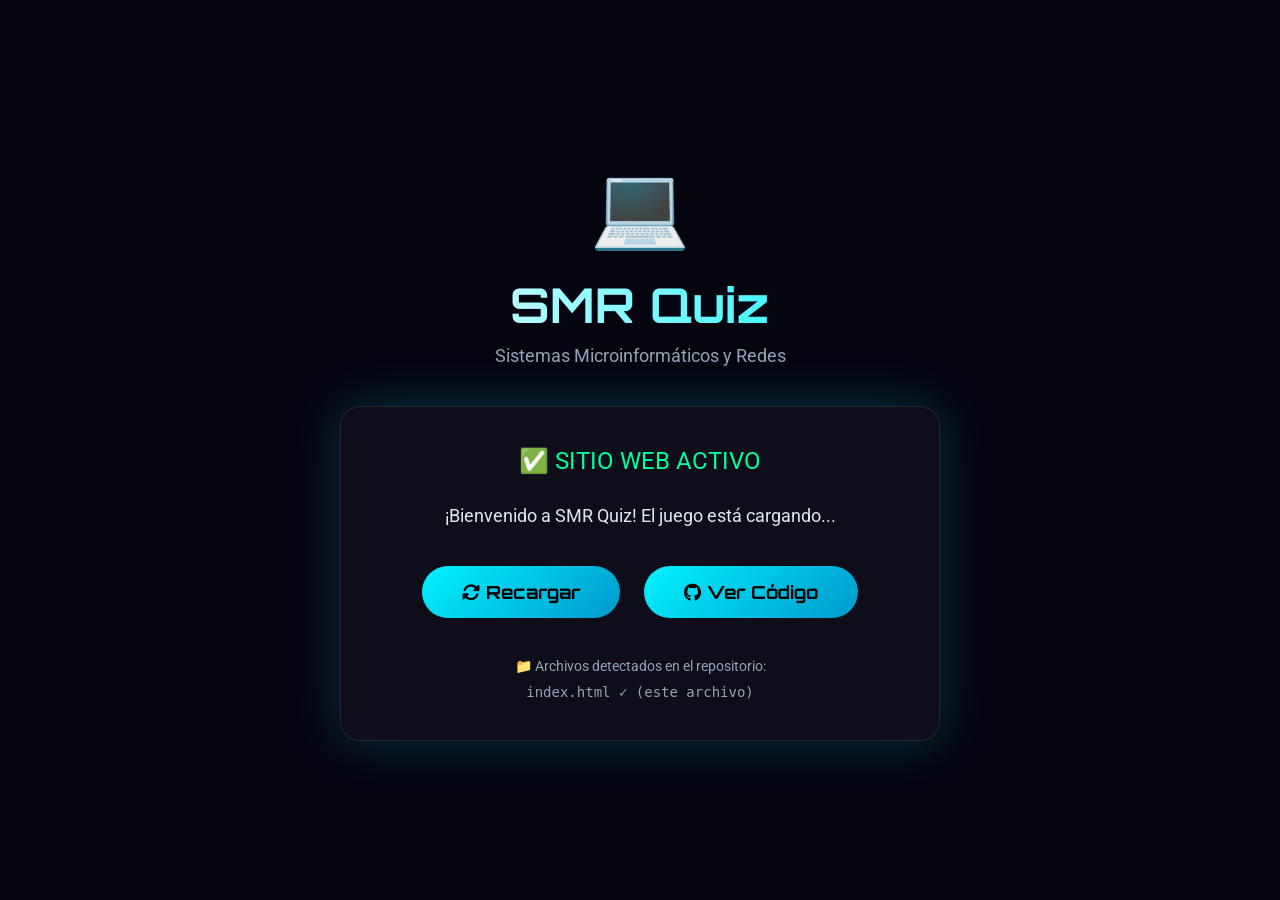
==== commit b4c37b6e: "Update index.html" ====
--- a/index.html
+++ b/index.html
@@ -1,18 +1,13 @@
 <!DOCTYPE html>
 <html lang="es">
-
 <head>
   <meta charset="UTF-8">
   <meta name="viewport" content="width=device-width, initial-scale=1.0">
   <title>SMR Quiz - Cyberpunk Edition</title>
   <meta name="description" content="Juego educativo cyberpunk sobre Sistemas Microinformáticos y Redes">
-  <meta name="theme-color" content="#050510">
-  <meta name="color-scheme" content="dark">
   <link href="https://fonts.googleapis.com/css2?family=Orbitron:wght@400;700&family=Roboto:wght@300;400;700&display=swap" rel="stylesheet">
   <link rel="stylesheet" href="https://cdnjs.cloudflare.com/ajax/libs/font-awesome/6.4.0/css/all.min.css">
-
   <style>
-    /* Todos los estilos se mantienen igual */
     :root {
       --primary: #00f2ff;
       --secondary: #7000ff;
@@ -28,8 +23,6 @@
       margin: 0;
       padding: 0;
       box-sizing: border-box;
-      scrollbar-width: thin;
-      scrollbar-color: var(--primary) var(--bg-dark);
     }
 
     body {
@@ -37,8157 +30,124 @@
       background-color: var(--bg-dark);
       color: #e2e8f0;
       min-height: 100vh;
-      overflow-x: hidden;
-      position: relative;
-      font-size: 1rem;
-      transition: font-size 0.3s ease;
-    }
-
-    /* --- FONDO MATRIX ANIMADO --- */
-    .matrix-bg {
-      position: fixed;
-      top: 0;
-      left: 0;
-      width: 100%;
-      height: 100%;
-      background: #000;
-      overflow: hidden;
-      z-index: 0;
-    }
-
-    .matrix-bg::before {
-      content: '';
-      position: absolute;
-      top: 0;
-      left: 0;
-      width: 100%;
-      height: 100%;
-      background:
-        linear-gradient(to bottom, rgba(0, 242, 255, 0.1) 1px, transparent 1px),
-        linear-gradient(to right, rgba(0, 242, 255, 0.1) 1px, transparent 1px);
-      background-size: 60px 60px;
-      animation: matrixGrid 20s linear infinite;
-      z-index: 1;
-    }
-
-    @keyframes matrixGrid {
-      0% {
-        transform: translateY(0) translateX(0);
-      }
-
-      100% {
-        transform: translateY(60px) translateX(60px);
-      }
-    }
-
-    .matrix-rain {
-      position: absolute;
-      top: -50px;
-      width: 2px;
-      height: 50px;
-      background: linear-gradient(to bottom, transparent, var(--primary), transparent);
-      animation: rainFall 3s linear infinite;
-      opacity: 0.7;
-      filter: blur(0.5px);
-    }
-
-    @keyframes rainFall {
-      0% {
-        transform: translateY(-50px);
-        opacity: 0;
-      }
-
-      10% {
-        opacity: 0.8;
-      }
-
-      90% {
-        opacity: 0.8;
-      }
-
-      100% {
-        transform: translateY(100vh);
-        opacity: 0;
-      }
-    }
-
-    .container {
-      max-width: 1400px;
-      margin: 0 auto;
-      padding: 40px 20px;
-      position: relative;
-      z-index: 10;
-      display: flex;
-      gap: 30px;
-    }
-
-    /* --- PANTALLA DE LOGIN --- */
-    .login-container {
-      position: fixed;
-      top: 0;
-      left: 0;
-      width: 100%;
-      height: 100%;
-      background: var(--bg-dark);
-      z-index: 1000;
       display: flex;
       justify-content: center;
       align-items: center;
       padding: 20px;
     }
 
-    .login-box {
-      background: rgba(16, 16, 30, 0.9);
-      backdrop-filter: blur(20px);
-      border-radius: 24px;
-      padding: 50px;
+    .container {
+      max-width: 600px;
       width: 100%;
-      max-width: 500px;
-      border: var(--glass-border);
-      box-shadow: 0 0 80px rgba(0, 242, 255, 0.2);
-      animation: fadeIn 0.8s ease;
-      position: relative;
-      overflow: hidden;
+      text-align: center;
     }
 
-    .login-box::before {
-      content: '';
-      position: absolute;
-      top: 0;
-      left: 0;
-      width: 100%;
-      height: 4px;
-      background: linear-gradient(90deg, var(--secondary), var(--primary), var(--secondary));
-      animation: gradientBorder 3s infinite linear;
-      background-size: 200% 100%;
+    .logo {
+      font-size: 80px;
+      margin-bottom: 20px;
+      animation: pulse 2s infinite;
     }
 
-    .login-logo {
-      text-align: center;
-      margin-bottom: 40px;
-    }
-
-    .login-logo h1 {
-      font-family: 'Orbitron', sans-serif;
-      font-size: 42px;
-      background: linear-gradient(to right, #fff, var(--primary));
-      -webkit-background-clip: text;
-      -webkit-text-fill-color: transparent;
-      text-shadow: 0 0 20px rgba(0, 242, 255, 0.3);
-      margin-bottom: 10px;
-    }
-
-    .login-logo p {
-      color: #94a3b8;
-      font-size: 16px;
-      letter-spacing: 2px;
-      text-transform: uppercase;
-    }
-
-    .login-tabs {
-      display: flex;
-      margin-bottom: 30px;
-      background: rgba(255, 255, 255, 0.05);
-      border-radius: 15px;
-      padding: 5px;
-    }
-
-    .login-tab {
-      flex: 1;
-      padding: 15px;
-      background: transparent;
-      border: none;
-      color: #94a3b8;
-      font-family: 'Orbitron', sans-serif;
-      cursor: pointer;
-      transition: all 0.3s ease;
-      border-radius: 12px;
-    }
-
-    .login-tab.active {
-      background: var(--primary);
-      color: #000;
-      font-weight: bold;
-    }
-
-    .login-form {
-      display: none;
-    }
-
-    .login-form.active {
-      display: block;
-      animation: slideUp 0.5s ease;
-    }
-
-    @keyframes slideUp {
-      from {
-        opacity: 0;
-        transform: translateY(20px);
-      }
-
-      to {
-        opacity: 1;
-        transform: translateY(0);
-      }
-    }
-
-    .form-group {
-      margin-bottom: 25px;
-    }
-
-    .form-label {
-      display: block;
-      margin-bottom: 10px;
-      color: #94a3b8;
-      font-size: 14px;
-      font-family: 'Orbitron', sans-serif;
-    }
-
-    .form-input {
-      width: 100%;
-      padding: 18px;
-      background: rgba(255, 255, 255, 0.05);
-      border: 2px solid rgba(255, 255, 255, 0.1);
-      border-radius: 12px;
-      color: #fff;
-      font-size: 16px;
-      font-family: 'Roboto', sans-serif;
-      transition: all 0.3s ease;
-    }
-
-    .form-input:focus {
-      outline: none;
-      border-color: var(--primary);
-      box-shadow: 0 0 20px rgba(0, 242, 255, 0.2);
-      background: rgba(255, 255, 255, 0.08);
-    }
-
-    .password-container {
-      position: relative;
-    }
-
-    .toggle-password {
-      position: absolute;
-      right: 15px;
-      top: 50%;
-      transform: translateY(-50%);
-      background: none;
-      border: none;
-      color: #94a3b8;
-      cursor: pointer;
-      font-size: 18px;
-    }
-
-    .form-error {
-      color: var(--danger);
-      font-size: 14px;
-      margin-top: 8px;
-      display: none;
-    }
-
-    .form-error.show {
-      display: block;
-      animation: fadeIn 0.3s ease;
-    }
-
-    .btn-login {
-      width: 100%;
-      padding: 18px;
-      background: linear-gradient(135deg, var(--primary), #0099cc);
-      border: none;
-      border-radius: 12px;
-      color: #000;
-      font-family: 'Orbitron', sans-serif;
-      font-weight: bold;
-      font-size: 16px;
-      cursor: pointer;
-      transition: all 0.3s ease;
-      margin-top: 10px;
-    }
-
-    .btn-login:hover {
-      transform: translateY(-2px);
-      box-shadow: 0 10px 25px rgba(0, 242, 255, 0.3);
-      filter: brightness(1.1);
-    }
-
-    .login-footer {
-      text-align: center;
-      margin-top: 30px;
-      color: #94a3b8;
-      font-size: 14px;
-    }
-
-    .login-footer a {
-      color: var(--primary);
-      text-decoration: none;
-      transition: all 0.3s ease;
-    }
-
-    .login-footer a:hover {
-      text-decoration: underline;
-    }
-
-    /* --- NOTIFICACIONES --- */
-    .notification {
-      position: fixed;
-      top: 20px;
-      right: 20px;
-      padding: 15px 20px;
-      border-radius: 12px;
-      color: #fff;
-      font-family: 'Roboto', sans-serif;
-      z-index: 10000;
-      backdrop-filter: blur(10px);
-      animation: slideInRight 0.3s ease;
-      max-width: 350px;
-      display: flex;
-      align-items: center;
-      gap: 10px;
-    }
-
-    @keyframes slideInRight {
-      from {
-        transform: translateX(100%);
-        opacity: 0;
-      }
-
-      to {
-        transform: translateX(0);
-        opacity: 1;
-      }
-    }
-
-    @keyframes slideOutRight {
-      from {
-        transform: translateX(0);
-        opacity: 1;
-      }
-
-      to {
-        transform: translateX(100%);
-        opacity: 0;
-      }
-    }
-
-    .notification.success {
-      background: rgba(0, 255, 157, 0.1);
-      border: 1px solid var(--success);
-    }
-
-    .notification.error {
-      background: rgba(255, 0, 85, 0.1);
-      border: 1px solid var(--danger);
-    }
-
-    .notification.info {
-      background: rgba(0, 242, 255, 0.1);
-      border: 1px solid var(--primary);
-    }
-
-    /* --- USUARIO ACTUAL --- */
-    .current-user {
-      display: flex;
-      align-items: center;
-      gap: 15px;
-      background: rgba(255, 255, 255, 0.05);
-      padding: 12px 20px;
-      border-radius: 12px;
-      margin-bottom: 25px;
-      border: 1px solid rgba(255, 255, 255, 0.1);
-    }
-
-    .user-avatar {
-      width: 45px;
-      height: 45px;
-      background: linear-gradient(135deg, var(--secondary), var(--primary));
-      border-radius: 50%;
-      display: flex;
-      align-items: center;
-      justify-content: center;
-      font-size: 20px;
-      font-weight: bold;
-    }
-
-    .user-info {
-      flex: 1;
-    }
-
-    .user-name {
-      color: #fff;
-      font-weight: bold;
-      font-family: 'Orbitron', sans-serif;
-    }
-
-    .user-level {
-      color: var(--primary);
-      font-size: 12px;
-      font-family: 'Orbitron', sans-serif;
-    }
-
-    .btn-logout {
-      padding: 8px 16px;
-      background: rgba(255, 0, 85, 0.1);
-      border: 1px solid rgba(255, 0, 85, 0.3);
-      border-radius: 8px;
-      color: var(--danger);
-      font-family: 'Orbitron', sans-serif;
-      font-size: 12px;
-      cursor: pointer;
-      transition: all 0.3s ease;
-    }
-
-    .btn-logout:hover {
-      background: rgba(255, 0, 85, 0.2);
-      transform: translateY(-2px);
-    }
-
-    /* --- SIDEBAR CON AVATAR --- */
-    .sidebar {
-      width: 300px;
-      flex-shrink: 0;
-      background: rgba(16, 16, 30, 0.8);
-      backdrop-filter: blur(20px);
-      border-radius: 24px;
-      padding: 30px;
-      border: var(--glass-border);
-      box-shadow: 0 0 40px rgba(0, 242, 255, 0.1);
-      height: fit-content;
-      position: sticky;
-      top: 40px;
-    }
-
-    .sidebar-title {
-      font-family: 'Orbitron', sans-serif;
-      font-size: 22px;
-      color: var(--primary);
-      margin-bottom: 25px;
-      text-align: center;
-      padding-bottom: 15px;
-      border-bottom: 1px solid rgba(255, 255, 255, 0.1);
-    }
-
-    /* --- CONTENIDO PRINCIPAL --- */
-    .main-content {
-      flex: 1;
-    }
-
-    /* --- HEADER --- */
-    .header {
-      background: rgba(16, 16, 30, 0.8);
-      backdrop-filter: blur(20px);
-      border-radius: 24px;
-      padding: 40px;
-      margin-bottom: 40px;
-      border: var(--glass-border);
-      box-shadow: 0 0 40px rgba(0, 242, 255, 0.1);
-      position: relative;
-      overflow: hidden;
-    }
-
-    .header::after {
-      content: '';
-      position: absolute;
-      top: 0;
-      left: 0;
-      width: 100%;
-      height: 4px;
-      background: linear-gradient(90deg, var(--secondary), var(--primary), var(--secondary));
-      animation: gradientBorder 3s infinite linear;
-      background-size: 200% 100%;
-    }
-
-    @keyframes gradientBorder {
-      0% {
-        background-position: 100% 0;
-      }
-
-      100% {
-        background-position: -100% 0;
-      }
+    @keyframes pulse {
+      0%, 100% { transform: scale(1); }
+      50% { transform: scale(1.1); }
     }
 
     h1 {
       font-family: 'Orbitron', sans-serif;
-      font-size: 42px;
-      background: linear-gradient(to right, #fff, var(--primary));
-      -webkit-background-clip: text;
-      -webkit-text-fill-color: transparent;
-      text-shadow: 0 0 20px rgba(0, 242, 255, 0.3);
-      margin-bottom: 5px;
-    }
-
-    .subtitle {
-      color: #94a3b8;
-      font-size: 16px;
-      letter-spacing: 2px;
-      text-transform: uppercase;
-    }
-
-    .header-content {
-      display: flex;
-      justify-content: space-between;
-      align-items: center;
-      flex-wrap: wrap;
-      gap: 30px;
-    }
-
-    .logo-section {
-      display: flex;
-      align-items: center;
-      gap: 20px;
-    }
-
-    .logo {
-      font-size: 50px;
-      filter: drop-shadow(0 0 10px var(--primary));
-      animation: pulse 3s infinite ease-in-out;
-    }
-
-    @keyframes pulse {
-
-      0%,
-      100% {
-        transform: scale(1);
-        opacity: 1;
-      }
-
-      50% {
-        transform: scale(1.1);
-        opacity: 0.8;
-      }
-    }
-
-    .stats-section {
-      display: flex;
-      gap: 15px;
-      flex-wrap: wrap;
-    }
-
-    .stat-box {
-      background: rgba(255, 255, 255, 0.03);
-      padding: 15px 25px;
-      border-radius: 16px;
-      text-align: center;
-      border: 1px solid rgba(255, 255, 255, 0.05);
-      transition: transform 0.3s ease;
-    }
-
-    .stat-box:hover {
-      transform: translateY(-5px);
-      background: rgba(255, 255, 255, 0.06);
-      border-color: var(--primary);
-    }
-
-    .stat-label {
-      font-family: 'Orbitron', sans-serif;
-      font-size: 10px;
-      color: #94a3b8;
-      letter-spacing: 1px;
-      margin-bottom: 5px;
-    }
-
-    .stat-value {
-      font-family: 'Orbitron', sans-serif;
-      font-size: 24px;
-      font-weight: bold;
-      color: #fff;
-      text-shadow: 0 0 10px rgba(255, 255, 255, 0.3);
-    }
-
-    /* --- MENÚ DE NAVEGACIÓN --- */
-    .nav-menu {
-      display: flex;
-      justify-content: center;
-      gap: 20px;
-      margin-bottom: 50px;
-      background: rgba(20, 20, 35, 0.5);
-      padding: 15px;
-      border-radius: 50px;
-      width: fit-content;
-      margin-left: auto;
-      margin-right: auto;
-      backdrop-filter: blur(10px);
-      border: 1px solid rgba(255, 255, 255, 0.05);
-    }
-
-    .nav-tab {
-      padding: 15px 35px;
-      background: transparent;
-      border: none;
-      border-radius: 40px;
-      color: #94a3b8;
-      font-family: 'Orbitron', sans-serif;
-      font-size: 15px;
-      cursor: pointer;
-      transition: all 0.4s ease;
-      display: flex;
-      align-items: center;
-      gap: 10px;
-    }
-
-    .nav-tab:hover {
-      color: #fff;
-      background: rgba(255, 255, 255, 0.05);
-    }
-
-    .nav-tab.active {
-      background: var(--primary);
-      color: #000;
-      font-weight: bold;
-      box-shadow: 0 0 20px rgba(0, 242, 255, 0.4);
-    }
-
-    .nav-icon {
-      font-size: 18px;
-    }
-
-    /* --- SECCIÓN DE NIVELES --- */
-    .levels-section {
-      display: none;
-    }
-
-    .levels-section.active {
-      display: block;
-      animation: fadeIn 0.5s ease;
-    }
-
-    .levels-section .year-tabs {
-      display: flex;
-      justify-content: center;
-      gap: 20px;
-      margin-bottom: 40px;
-      background: rgba(20, 20, 35, 0.5);
-      padding: 10px;
-      border-radius: 50px;
-      width: fit-content;
-      margin-left: auto;
-      margin-right: auto;
-      backdrop-filter: blur(10px);
-      border: 1px solid rgba(255, 255, 255, 0.05);
-    }
-
-    .levels-section .year-tab {
-      padding: 12px 30px;
-      background: transparent;
-      border: none;
-      border-radius: 40px;
-      color: #94a3b8;
-      font-family: 'Orbitron', sans-serif;
-      font-size: 14px;
-      cursor: pointer;
-      transition: all 0.4s ease;
-    }
-
-    .levels-section .year-tab:hover {
-      color: #fff;
-      background: rgba(255, 255, 255, 0.05);
-    }
-
-    .levels-section .year-tab.active {
-      background: var(--primary);
-      color: #000;
-      font-weight: bold;
-      box-shadow: 0 0 20px rgba(0, 242, 255, 0.4);
-    }
-
-    .subject-section {
-      margin-bottom: 50px;
-      background: rgba(16, 16, 30, 0.6);
-      border-radius: 20px;
-      padding: 30px;
-      border: var(--glass-border);
-    }
-
-    .subject-header {
-      display: flex;
-      align-items: center;
-      gap: 20px;
-      margin-bottom: 30px;
-      padding-bottom: 20px;
-      border-bottom: 1px solid rgba(255, 255, 255, 0.1);
-    }
-
-    .subject-icon {
-      font-size: 50px;
-      width: 80px;
-      height: 80px;
-      display: flex;
-      align-items: center;
-      justify-content: center;
-      background: rgba(255, 255, 255, 0.05);
-      border-radius: 50%;
-    }
-
-    .subject-title {
-      font-family: 'Orbitron', sans-serif;
-      font-size: 28px;
-      color: #fff;
-    }
-
-    .subject-description {
-      color: #94a3b8;
-      font-size: 16px;
-      margin-top: 5px;
-    }
-
-    .levels-container {
-      display: grid;
-      grid-template-columns: repeat(auto-fit, minmax(320px, 1fr));
-      gap: 25px;
-    }
-
-    .level-card {
-      background: var(--card-bg);
-      border-radius: 20px;
-      padding: 25px;
-      border: var(--glass-border);
-      backdrop-filter: blur(10px);
-      transition: all 0.4s cubic-bezier(0.175, 0.885, 0.32, 1.275);
-      position: relative;
-      overflow: hidden;
-    }
-
-    .level-card:hover {
-      transform: translateY(-10px) scale(1.02);
-      border-color: var(--primary);
-      box-shadow: 0 20px 40px rgba(0, 0, 0, 0.4), 0 0 20px rgba(0, 242, 255, 0.1);
-    }
-
-    .level-card.locked {
-      opacity: 0.6;
-      filter: grayscale(0.8);
-      cursor: not-allowed;
-    }
-
-    .level-card.locked:hover {
-      transform: none;
-      box-shadow: none;
-      border-color: var(--glass-border);
-    }
-
-    .level-card.locked .btn-play {
-      cursor: not-allowed;
-      opacity: 0.7;
-    }
-
-    .level-header {
-      display: flex;
-      justify-content: space-between;
-      align-items: center;
-      margin-bottom: 20px;
-    }
-
-    .level-icon {
-      font-size: 40px;
-      background: rgba(255, 255, 255, 0.05);
-      width: 70px;
-      height: 70px;
-      display: flex;
-      align-items: center;
-      justify-content: center;
-      border-radius: 50%;
-      box-shadow: 0 0 15px rgba(0, 0, 0, 0.5);
-    }
-
-    .level-title {
-      font-family: 'Orbitron', sans-serif;
-      font-size: 22px;
-      color: #fff;
-      margin-bottom: 10px;
-    }
-
-    .level-description {
-      color: #94a3b8;
-      font-size: 14px;
-      line-height: 1.6;
-      margin-bottom: 25px;
-      min-height: 45px;
-    }
-
-    .level-info {
-      display: flex;
-      justify-content: space-between;
-      align-items: center;
-      padding-top: 20px;
-      border-top: 1px solid rgba(255, 255, 255, 0.1);
-      font-size: 13px;
-    }
-
-    .level-cost {
-      padding: 5px 12px;
-      border-radius: 12px;
-      font-weight: bold;
-      font-family: 'Orbitron', sans-serif;
-    }
-
-    .level-unlocked {
-      color: var(--success);
-      text-shadow: 0 0 10px rgba(0, 255, 157, 0.3);
-    }
-
-    /* --- SECCIÓN DE MINIJUEGOS --- */
-    .minigames-section {
-      background: var(--card-bg);
-      border-radius: 20px;
-      padding: 40px;
-      margin-bottom: 40px;
-      border: var(--glass-border);
-      backdrop-filter: blur(10px);
-      display: none;
-    }
-
-    .minigames-section.active {
-      display: block;
-      animation: fadeIn 0.5s ease;
-    }
-
-    .minigames-header {
-      text-align: center;
-      margin-bottom: 40px;
-    }
-
-    .minigames-title {
-      font-family: 'Orbitron', sans-serif;
-      font-size: 36px;
-      background: linear-gradient(to right, var(--secondary), var(--primary));
-      -webkit-background-clip: text;
-      -webkit-text-fill-color: transparent;
-      margin-bottom: 10px;
-      text-shadow: 0 0 20px rgba(112, 0, 255, 0.3);
-    }
-
-    .minigames-subtitle {
-      color: #94a3b8;
-      font-size: 18px;
-      margin-bottom: 20px;
-    }
-
-    .minigames-grid {
-      display: grid;
-      grid-template-columns: repeat(auto-fit, minmax(350px, 1fr));
-      gap: 30px;
-    }
-
-    .minigame-card {
-      background: rgba(255, 255, 255, 0.05);
-      border-radius: 20px;
-      padding: 30px;
-      border: 2px solid rgba(112, 0, 255, 0.2);
-      transition: all 0.4s cubic-bezier(0.175, 0.885, 0.32, 1.275);
-      cursor: pointer;
-      text-align: center;
-      position: relative;
-      overflow: hidden;
-    }
-
-    .minigame-card::before {
-      content: '';
-      position: absolute;
-      top: 0;
-      left: 0;
-      width: 100%;
-      height: 100%;
-      background: linear-gradient(135deg, rgba(112, 0, 255, 0.1), rgba(0, 242, 255, 0.1));
-      z-index: 1;
-      opacity: 0;
-      transition: opacity 0.4s ease;
-    }
-
-    .minigame-card:hover {
-      transform: translateY(-10px) scale(1.02);
-      border-color: var(--secondary);
-      box-shadow: 0 20px 40px rgba(0, 0, 0, 0.4), 0 0 30px rgba(112, 0, 255, 0.3);
-    }
-
-    .minigame-card:hover::before {
-      opacity: 1;
-    }
-
-    .minigame-card-content {
-      position: relative;
-      z-index: 2;
-    }
-
-    .minigame-icon {
-      font-size: 60px;
-      margin-bottom: 20px;
-      filter: drop-shadow(0 0 10px var(--secondary));
-      animation: float 3s ease-in-out infinite;
-    }
-
-    @keyframes float {
-
-      0%,
-      100% {
-        transform: translateY(0);
-      }
-
-      50% {
-        transform: translateY(-10px);
-      }
-    }
-
-    .minigame-title {
-      font-family: 'Orbitron', sans-serif;
-      font-size: 24px;
-      color: #fff;
-      margin-bottom: 15px;
-    }
-
-    .minigame-description {
-      color: #94a3b8;
-      font-size: 15px;
-      line-height: 1.6;
-      margin-bottom: 20px;
-    }
-
-    .minigame-features {
-      background: rgba(0, 0, 0, 0.3);
-      border-radius: 12px;
-      padding: 15px;
-      margin-bottom: 20px;
-      text-align: left;
-    }
-
-    .minigame-feature {
-      display: flex;
-      align-items: center;
-      gap: 10px;
-      margin-bottom: 8px;
-      font-size: 14px;
-      color: #94a3b8;
-    }
-
-    .minigame-feature i {
-      color: var(--secondary);
-    }
-
-    .minigame-reward {
-      display: inline-block;
-      padding: 10px 20px;
-      background: linear-gradient(135deg, var(--secondary), #4c1d95);
-      border-radius: 20px;
-      font-family: 'Orbitron', sans-serif;
-      font-weight: bold;
-      color: white;
-      margin-bottom: 20px;
-      font-size: 16px;
-    }
-
-    .minigame-play-btn {
-      padding: 12px 30px;
-      background: linear-gradient(135deg, var(--secondary), var(--primary));
-      border: none;
-      border-radius: 12px;
-      color: white;
-      font-family: 'Orbitron', sans-serif;
-      font-weight: bold;
-      cursor: pointer;
-      transition: all 0.3s ease;
-      width: 100%;
-      font-size: 16px;
-    }
-
-    .minigame-play-btn:hover {
-      transform: translateY(-2px);
-      box-shadow: 0 10px 20px rgba(112, 0, 255, 0.3);
-      filter: brightness(1.1);
-    }
-
-    /* --- AVATAR EN SIDEBAR --- */
-    .avatar-container {
-      position: relative;
-      width: 200px;
-      height: 200px;
-      margin: 0 auto 30px;
-      background: radial-gradient(circle at center, rgba(112, 0, 255, 0.2) 0%, transparent 70%);
-      border-radius: 50%;
-    }
-
-    .avatar-base {
-      width: 100%;
-      height: 100%;
-      position: relative;
-    }
-
-    .avatar-part {
-      position: absolute;
-      font-size: 60px;
-    }
-
-    .avatar-body {
-      bottom: 20px;
-      left: 50%;
-      transform: translateX(-50%);
-    }
-
-    .avatar-head {
-      top: 10px;
-      left: 50%;
-      transform: translateX(-50%);
-    }
-
-    .avatar-accessory {
-      position: absolute;
-      font-size: 40px;
-    }
-
-    .avatar-hat {
-      top: -10px;
-      left: 50%;
-      transform: translateX(-50%);
-    }
-
-    .avatar-glasses {
-      top: 30px;
-      left: 50%;
-      transform: translateX(-50%);
-    }
-
-    .avatar-item {
-      right: 10px;
-      top: 50%;
-      transform: translateY(-50%);
-    }
-
-    .avatar-stats {
-      background: rgba(255, 255, 255, 0.03);
-      border-radius: 15px;
-      padding: 20px;
-      margin-bottom: 25px;
-      border: 1px solid rgba(255, 255, 255, 0.05);
-    }
-
-    .avatar-stat {
-      display: flex;
-      justify-content: space-between;
-      margin-bottom: 10px;
-      font-size: 14px;
-    }
-
-    .avatar-stat-label {
-      color: #94a3b8;
-    }
-
-    .avatar-stat-value {
-      color: #fff;
-      font-family: 'Orbitron', sans-serif;
-      font-weight: bold;
-    }
-
-    .shop-preview {
-      margin-top: 25px;
-    }
-
-    .shop-preview-title {
-      font-family: 'Orbitron', sans-serif;
-      color: var(--secondary);
-      margin-bottom: 15px;
-      font-size: 16px;
-    }
-
-    .shop-items-preview {
-      display: grid;
-      grid-template-columns: repeat(3, 1fr);
-      gap: 10px;
-      margin-bottom: 20px;
-    }
-
-    .shop-item-preview {
-      background: rgba(255, 255, 255, 0.05);
-      border-radius: 10px;
-      padding: 10px;
-      text-align: center;
-      cursor: pointer;
-      transition: all 0.3s ease;
-      font-size: 20px;
-    }
-
-    .shop-item-preview:hover {
-      background: rgba(255, 255, 255, 0.1);
-      transform: scale(1.1);
-    }
-
-    .shop-item-preview.owned {
-      border: 2px solid var(--success);
-    }
-
-    .btn-customize {
-      width: 100%;
-      padding: 12px;
-      background: linear-gradient(135deg, var(--secondary), #4c1d95);
-      border: none;
-      border-radius: 12px;
-      color: white;
-      font-family: 'Orbitron', sans-serif;
-      font-weight: bold;
-      cursor: pointer;
-      transition: all 0.3s ease;
-    }
-
-    .btn-customize:hover {
-      transform: translateY(-2px);
-      box-shadow: 0 10px 20px rgba(112, 0, 255, 0.3);
-    }
-
-    /* --- QUIZ PRINCIPAL --- */
-    .quiz-container {
-      background: rgba(15, 23, 42, 0.95);
-      border-radius: 24px;
-      padding: 50px;
-      border: 1px solid var(--primary);
-      box-shadow: 0 0 100px rgba(0, 242, 255, 0.1);
-      display: none;
-      max-width: 900px;
-      margin: 0 auto;
-    }
-
-    .quiz-container.active {
-      display: block;
-      animation: fadeIn 0.5s ease;
-    }
-
-    @keyframes fadeIn {
-      from {
-        opacity: 0;
-        transform: translateY(20px);
-      }
-
-      to {
-        opacity: 1;
-        transform: translateY(0);
-      }
-    }
-
-    .question-box {
-      background: rgba(255, 255, 255, 0.03);
-      padding: 40px;
-      border-radius: 20px;
-      margin-bottom: 30px;
-      border-left: 5px solid var(--primary);
-      box-shadow: inset 0 0 20px rgba(0, 0, 0, 0.5);
-    }
-
-    .question-text {
-      font-size: 24px;
-      color: #fff;
-      line-height: 1.5;
-      margin-bottom: 30px;
-      font-weight: 300;
-    }
-
-    .answer-input {
-      width: 100%;
-      padding: 20px;
-      font-size: 18px;
-      background: rgba(0, 0, 0, 0.3);
-      border: 2px solid #334155;
-      border-radius: 12px;
-      color: var(--primary);
-      font-family: 'Roboto', monospace;
-      transition: all 0.3s ease;
-    }
-
-    .answer-input:focus {
-      outline: none;
-      border-color: var(--primary);
-      box-shadow: 0 0 30px rgba(0, 242, 255, 0.2);
-      background: rgba(0, 0, 0, 0.5);
-    }
-
-    .quiz-header {
-      display: flex;
-      justify-content: space-between;
-      align-items: center;
-      margin-bottom: 40px;
-      padding-bottom: 20px;
-      border-bottom: 1px solid rgba(255, 255, 255, 0.1);
-    }
-
-    .question-counter {
-      font-family: 'Orbitron', sans-serif;
-      color: var(--primary);
-      font-size: 20px;
-    }
-
-    .quiz-score {
-      font-family: 'Orbitron', sans-serif;
-      color: var(--warning);
-      font-size: 24px;
-    }
-
-    .timer-container {
-      display: flex;
-      align-items: center;
-      gap: 15px;
-      margin-bottom: 20px;
-      padding: 15px 25px;
-      background: rgba(0, 0, 0, 0.3);
-      border-radius: 12px;
-      border: 1px solid rgba(255, 255, 255, 0.1);
-    }
-
-    .timer-icon {
-      font-size: 24px;
-      color: var(--warning);
-    }
-
-    .timer-text {
-      font-family: 'Orbitron', sans-serif;
-      font-size: 16px;
-      color: #94a3b8;
-    }
-
-    .timer-display {
-      font-family: 'Orbitron', sans-serif;
-      font-size: 28px;
-      font-weight: bold;
-      color: var(--primary);
-      min-width: 60px;
-      text-align: center;
-      text-shadow: 0 0 10px rgba(0, 242, 255, 0.5);
-    }
-
-    .timer-bar {
-      flex: 1;
-      height: 8px;
-      background: rgba(255, 255, 255, 0.1);
-      border-radius: 4px;
-      overflow: hidden;
-    }
-
-    .timer-progress {
-      height: 100%;
-      background: linear-gradient(90deg, var(--success), var(--primary));
-      width: 100%;
-      border-radius: 4px;
-      transition: width 1s linear;
-    }
-
-    .timer-warning .timer-display {
-      color: var(--warning);
-      animation: pulseWarning 1s infinite;
-    }
-
-    .timer-danger .timer-display {
-      color: var(--danger);
-      animation: pulseDanger 0.5s infinite;
-    }
-
-    @keyframes pulseWarning {
-
-      0%,
-      100% {
-        opacity: 1;
-      }
-
-      50% {
-        opacity: 0.7;
-      }
-    }
-
-    @keyframes pulseDanger {
-
-      0%,
-      100% {
-        opacity: 1;
-      }
-
-      50% {
-        opacity: 0.5;
-      }
-    }
-
-    .feedback {
-      padding: 20px;
-      border-radius: 12px;
-      margin-top: 20px;
-      font-weight: bold;
-      text-align: center;
-      display: none;
-      animation: slideUp 0.3s ease;
-    }
-
-    @keyframes slideUp {
-      from {
-        transform: translateY(10px);
-        opacity: 0;
-      }
-
-      to {
-        transform: translateY(0);
-        opacity: 1;
-      }
-    }
-
-    .feedback.correct {
-      background: rgba(0, 255, 157, 0.1);
-      border: 1px solid var(--success);
-      color: var(--success);
-      box-shadow: 0 0 20px rgba(0, 255, 157, 0.2);
-    }
-
-    .feedback.show {
-      display: block;
-    }
-
-    .feedback.incorrect {
-      background: rgba(255, 0, 85, 0.1);
-      border: 1px solid var(--danger);
-      color: var(--danger);
-      box-shadow: 0 0 20px rgba(255, 0, 85, 0.2);
-    }
-
-    .feedback.timeout {
-      background: rgba(255, 0, 85, 0.2);
-      border: 1px solid var(--danger);
-      color: var(--danger);
-      box-shadow: 0 0 20px rgba(255, 0, 85, 0.3);
-    }
-
-    /* --- MINIJUEGO DE ENSAMBLAJE --- */
-    .assembly-game {
-      background: rgba(15, 23, 42, 0.95);
-      border-radius: 24px;
-      padding: 40px;
-      border: 1px solid var(--primary);
-      box-shadow: 0 0 100px rgba(0, 242, 255, 0.1);
-      display: none;
-      max-width: 1000px;
-      margin: 0 auto;
-    }
-
-    .assembly-game.active {
-      display: block;
-      animation: fadeIn 0.5s ease;
-    }
-
-    .assembly-header {
-      text-align: center;
-      margin-bottom: 30px;
-    }
-
-    .assembly-title {
-      font-family: 'Orbitron', sans-serif;
-      font-size: 36px;
+      font-size: 48px;
       background: linear-gradient(to right, #fff, var(--primary));
       -webkit-background-clip: text;
       -webkit-text-fill-color: transparent;
       margin-bottom: 10px;
     }
 
-    .assembly-subtitle {
+    .subtitle {
       color: #94a3b8;
       font-size: 18px;
-      margin-bottom: 20px;
+      margin-bottom: 40px;
     }
 
-    .assembly-stats {
-      display: flex;
-      justify-content: space-between;
-      background: rgba(0, 0, 0, 0.3);
-      padding: 15px 25px;
-      border-radius: 12px;
-      margin-bottom: 20px;
-      border: 1px solid rgba(255, 255, 255, 0.1);
+    .card {
+      background: var(--card-bg);
+      backdrop-filter: blur(10px);
+      border-radius: 20px;
+      padding: 40px;
+      border: var(--glass-border);
+      box-shadow: 0 0 50px rgba(0, 242, 255, 0.2);
     }
 
-    .assembly-stat {
-      text-align: center;
-    }
-
-    .assembly-stat-label {
-      font-family: 'Orbitron', sans-serif;
-      font-size: 12px;
-      color: #94a3b8;
-      margin-bottom: 5px;
-    }
-
-    .assembly-stat-value {
-      font-family: 'Orbitron', sans-serif;
+    .status {
       font-size: 24px;
-      color: #fff;
-    }
-
-    .assembly-content {
-      display: grid;
-      grid-template-columns: 1fr 1fr;
-      gap: 30px;
+      color: var(--success);
       margin-bottom: 30px;
     }
 
-    @media (max-width: 768px) {
-      .assembly-content {
-        grid-template-columns: 1fr;
-      }
+    .btn {
+      padding: 15px 40px;
+      background: linear-gradient(135deg, var(--primary), #0099cc);
+      border: none;
+      border-radius: 50px;
+      color: #000;
+      font-family: 'Orbitron', sans-serif;
+      font-weight: bold;
+      font-size: 18px;
+      cursor: pointer;
+      transition: all 0.3s ease;
+      margin: 10px;
     }
 
-    .assembly-image-container {
-      background: rgba(0, 0, 0, 0.3);
-      border-radius: 15px;
-      padding: 20px;
-      display: flex;
-      flex-direction: column;
-      align-items: center;
-      justify-content: center;
-      min-height: 300px;
-      border: 2px dashed rgba(255, 255, 255, 0.1);
+    .btn:hover {
+      transform: translateY(-3px);
+      box-shadow: 0 10px 25px rgba(0, 242, 255, 0.4);
     }
 
-    .assembly-icon {
-      font-size: 120px;
-      margin-bottom: 20px;
-      filter: drop-shadow(0 0 15px var(--primary));
-    }
-
-    .assembly-image-title {
-      font-family: 'Orbitron', sans-serif;
-      font-size: 18px;
-      color: var(--primary);
-      text-align: center;
-      margin-bottom: 10px;
-    }
-
-    .assembly-image-description {
+    .info {
+      margin-top: 30px;
       color: #94a3b8;
-      font-size: 14px;
-      text-align: center;
-      line-height: 1.4;
-    }
-
-    .assembly-options {
-      display: flex;
-      flex-direction: column;
-      gap: 15px;
-    }
-
-    .assembly-option {
-      background: rgba(255, 255, 255, 0.05);
-      border: 2px solid rgba(255, 255, 255, 0.1);
-      border-radius: 12px;
-      padding: 20px;
-      cursor: pointer;
-      transition: all 0.3s ease;
-      font-size: 18px;
-      text-align: left;
-      display: flex;
-      align-items: center;
-      gap: 15px;
-    }
-
-    .assembly-option:hover {
-      background: rgba(255, 255, 255, 0.1);
-      border-color: var(--primary);
-      transform: translateY(-2px);
-    }
-
-    .assembly-option.selected {
-      background: rgba(0, 242, 255, 0.1);
-      border-color: var(--primary);
-      box-shadow: 0 0 20px rgba(0, 242, 255, 0.3);
-    }
-
-    .assembly-option.correct {
-      background: rgba(0, 255, 157, 0.1);
-      border-color: var(--success);
-      box-shadow: 0 0 20px rgba(0, 255, 157, 0.3);
-    }
-
-    .assembly-option.incorrect {
-      background: rgba(255, 0, 85, 0.1);
-      border-color: var(--danger);
-      box-shadow: 0 0 20px rgba(255, 0, 85, 0.3);
-    }
-
-    .assembly-option-icon {
-      font-size: 24px;
-      min-width: 40px;
-      text-align: center;
-    }
-
-    .assembly-feedback {
-      padding: 20px;
-      margin-top: 20px;
-      border-radius: 12px;
-      font-size: 18px;
-      display: none;
-      animation: fadeIn 0.5s ease;
-    }
-
-    .assembly-feedback.show {
-      display: block;
-    }
-
-    .assembly-feedback.correct {
-      background: rgba(0, 255, 157, 0.1);
-      border: 2px solid var(--success);
-      color: var(--success);
-    }
-
-    .assembly-feedback.incorrect {
-      background: rgba(255, 0, 85, 0.1);
-      border: 2px solid var(--danger);
-      color: var(--danger);
-    }
-
-    .explanation-box {
-      background: rgba(0, 0, 0, 0.3);
-      border-radius: 12px;
-      padding: 20px;
-      margin-top: 15px;
-      border-left: 4px solid var(--warning);
-    }
-
-    .explanation-title {
-      font-family: 'Orbitron', sans-serif;
-      font-size: 16px;
-      color: var(--warning);
-      margin-bottom: 10px;
-      display: flex;
-      align-items: center;
-      gap: 10px;
-    }
-
-    .explanation-text {
-      color: #94a3b8;
-      font-size: 15px;
-      line-height: 1.5;
-    }
-
-    .assembly-controls {
-      display: flex;
-      justify-content: center;
-      gap: 20px;
-      margin-top: 30px;
-    }
-
-    .progress-bar {
-      width: 100%;
-      height: 10px;
-      background: rgba(255, 255, 255, 0.1);
-      border-radius: 5px;
-      margin: 20px 0;
-      overflow: hidden;
-    }
-
-    .progress {
-      height: 100%;
-      background: linear-gradient(90deg, var(--primary), var(--success));
-      border-radius: 5px;
-      transition: width 0.5s ease;
-      width: 0%;
-    }
-
-    .category-tag {
-      display: inline-block;
-      padding: 5px 15px;
-      background: rgba(112, 0, 255, 0.2);
-      color: var(--secondary);
-      border-radius: 20px;
-      font-family: 'Orbitron', sans-serif;
-      font-size: 12px;
-      margin-bottom: 10px;
-    }
-
-    .hint {
-      text-align: center;
-      color: #94a3b8;
-      font-style: italic;
-      margin: 15px 0;
-      padding: 10px;
-      background: rgba(255, 255, 255, 0.03);
-      border-radius: 8px;
-      border-left: 3px solid var(--warning);
-    }
-
-    /* --- ESTILOS PARA JUEGO DE CABLEADO --- */
-    .cable-container {
-      display: flex;
-      flex-direction: column;
-      gap: 30px;
-      margin-top: 20px;
-    }
-
-    .cable-tools {
-      display: grid;
-      grid-template-columns: 1fr 1fr;
-      gap: 30px;
-    }
-
-    @media (max-width: 768px) {
-      .cable-tools {
-        grid-template-columns: 1fr;
-      }
-    }
-
-    .cable-palette {
-      background: rgba(0, 0, 0, 0.3);
-      border-radius: 15px;
-      padding: 20px;
-      border: 2px dashed rgba(255, 255, 255, 0.1);
-      display: grid;
-      grid-template-columns: repeat(2, 1fr);
-      gap: 15px;
-    }
-
-    .cable-item {
-      padding: 15px;
-      border-radius: 10px;
-      cursor: move;
-      user-select: none;
-      transition: all 0.3s ease;
-      border: 2px solid transparent;
-      text-align: center;
-      font-weight: bold;
-      color: #000;
-      display: flex;
-      flex-direction: column;
-      align-items: center;
-      justify-content: center;
-      min-height: 70px;
-    }
-
-    .cable-item:hover {
-      transform: translateY(-3px);
-      box-shadow: 0 5px 15px rgba(0, 0, 0, 0.3);
-    }
-
-    .cable-item.dragging {
-      opacity: 0.5;
-      transform: scale(1.05);
-    }
-
-    .cable-connector {
-      background: rgba(0, 0, 0, 0.3);
-      border-radius: 15px;
-      padding: 30px;
-      display: flex;
-      justify-content: center;
-      align-items: center;
-    }
-
-    .rj45-connector {
-      background: #2d2d2d;
-      border-radius: 10px;
-      padding: 25px;
-      border: 3px solid #555;
-      display: grid;
-      grid-template-columns: repeat(8, 1fr);
-      gap: 10px;
-      width: 100%;
-      max-width: 500px;
-    }
-
-    .cable-slot {
-      background: #1a1a1a;
-      border: 2px solid #444;
-      border-radius: 5px;
-      min-height: 80px;
-      display: flex;
-      flex-direction: column;
-      align-items: center;
-      justify-content: center;
-      transition: all 0.3s ease;
-      position: relative;
-    }
-
-    .cable-slot.drag-over {
-      background: rgba(0, 242, 255, 0.2);
-      border-color: var(--primary);
-    }
-
-    .slot-number {
-      position: absolute;
-      top: -25px;
-      color: #94a3b8;
-      font-size: 12px;
-      font-family: 'Orbitron', sans-serif;
-    }
-
-    .cable-controls {
-      display: flex;
-      justify-content: center;
-      gap: 20px;
-      margin-top: 30px;
-    }
-
-    .cable-info {
-      background: rgba(0, 0, 0, 0.3);
-      border-radius: 12px;
-      padding: 20px;
-      margin-top: 30px;
-      border-left: 4px solid var(--secondary);
-    }
-
-    .cable-info p {
-      margin: 5px 0;
-      color: #94a3b8;
-    }
-
-    .cable-info strong {
-      color: var(--primary);
-    }
-
-    /* --- BOTONES --- */
-    .btn {
-      padding: 14px 30px;
-      border: none;
-      border-radius: 12px;
-      font-size: 16px;
-      font-weight: bold;
-      cursor: pointer;
-      transition: all 0.3s ease;
-      font-family: 'Orbitron', sans-serif;
-      text-transform: uppercase;
-      letter-spacing: 1px;
-      position: relative;
-      overflow: hidden;
-    }
-
-    .btn-play {
-      background: linear-gradient(135deg, var(--success), #059669);
-      color: #000;
-      width: 100%;
-      margin-top: 20px;
-      box-shadow: 0 4px 15px rgba(0, 255, 157, 0.3);
-    }
-
-    .btn-play:hover {
-      transform: translateY(-2px);
-      box-shadow: 0 0 25px rgba(0, 255, 157, 0.5);
-      filter: brightness(1.1);
-    }
-
-    .btn-play:disabled {
-      background: #334155;
-      color: #64748b;
-      box-shadow: none;
-      cursor: not-allowed;
-      transform: none;
-    }
-
-    .btn-group {
-      display: flex;
-      gap: 20px;
-      margin-top: 30px;
-    }
-
-    .btn-submit {
-      background: linear-gradient(135deg, var(--primary), #0099cc);
-      color: #000;
-      flex: 2;
-    }
-
-    .btn-back {
-      background: rgba(255, 255, 255, 0.1);
-      color: #fff;
-      flex: 1;
-      border: 1px solid rgba(255, 255, 255, 0.1);
-    }
-
-    .btn-back:hover {
-      background: rgba(255, 255, 255, 0.2);
-    }
-
-    .btn-next {
-      background: linear-gradient(135deg, var(--success), #059669);
-      color: #000;
-      flex: 2;
-      display: none;
-    }
-
-    .btn-next.show {
-      display: block;
-    }
-
-    /* --- PANTALLA DE COMPLETACIÓN --- */
-    .completion-screen {
-      text-align: center;
-      padding: 20px;
-      display: none;
-    }
-
-    .completion-screen.show {
-      display: block;
-    }
-
-    .completion-icon {
-      font-size: 80px;
-      margin-bottom: 20px;
-      animation: bounce 2s infinite;
-    }
-
-    @keyframes bounce {
-
-      0%,
-      100% {
-        transform: translateY(0);
-      }
-
-      50% {
-        transform: translateY(-20px);
-      }
-    }
-
-    .completion-title {
-      color: var(--success);
-      font-family: 'Orbitron', sans-serif;
-      margin-bottom: 20px;
-    }
-
-    .completion-stats {
-      background: rgba(255, 255, 255, 0.05);
-      padding: 30px;
-      border-radius: 15px;
-      margin: 30px 0;
-      border: 1px solid var(--success);
-    }
-
-    .completion-stat {
-      margin: 15px 0;
-      font-size: 18px;
-      color: #94a3b8;
-    }
-
-    .completion-stat strong {
-      color: #fff;
-      font-size: 22px;
-      margin-left: 10px;
-      font-family: 'Orbitron';
-    }
-
-    /* --- TIENDA DE AVATAR --- */
-    .shop-container {
-      display: grid;
-      grid-template-columns: repeat(auto-fit, minmax(180px, 1fr));
-      gap: 20px;
-    }
-
-    .shop-item {
-      background: rgba(255, 255, 255, 0.05);
-      border: 1px solid rgba(255, 255, 255, 0.1);
-      border-radius: 15px;
-      padding: 20px;
-      text-align: center;
-      cursor: pointer;
-      transition: all 0.3s ease;
-    }
-
-    .shop-item:hover {
-      border-color: var(--secondary);
-      background: rgba(112, 0, 255, 0.1);
-      transform: translateY(-5px);
-    }
-
-    .shop-item.owned {
-      border-color: var(--success);
-      background: rgba(0, 255, 157, 0.05);
-    }
-
-    .shop-item-icon {
-      font-size: 50px;
-      margin-bottom: 15px;
-    }
-
-    .shop-item-name {
-      color: #fff;
-      font-weight: bold;
-      margin-bottom: 10px;
       font-size: 14px;
     }
 
-    .shop-item-cost {
-      color: var(--secondary);
-      font-family: 'Orbitron', sans-serif;
-      font-weight: bold;
-    }
-
-    .avatar-customizer {
-      display: flex;
-      gap: 30px;
-      flex-wrap: wrap;
-    }
-
-    .coins-display {
-      font-family: 'Orbitron';
-      background: linear-gradient(135deg, var(--secondary), #4c1d95);
-      padding: 10px 20px;
-      border-radius: 20px;
-      display: inline-block;
-      font-weight: bold;
-    }
-
-    /* --- MODAL DE MINIJUEGOS --- */
-    .modal {
-      display: none;
-      position: fixed;
-      top: 0;
-      left: 0;
-      width: 100%;
-      height: 100%;
-      background: rgba(5, 5, 16, 0.9);
-      z-index: 1000;
-      align-items: center;
-      justify-content: center;
-      backdrop-filter: blur(10px);
-    }
-
-    .modal.show {
-      display: flex;
-    }
-
-    .modal-content {
-      background: #0f172a;
-      border: 1px solid var(--secondary);
-      box-shadow: 0 0 50px rgba(112, 0, 255, 0.4);
-      border-radius: 24px;
-      padding: 40px;
-      max-width: 800px;
-      width: 90%;
-      max-height: 90vh;
-      overflow-y: auto;
-    }
-
-    .modal-title {
-      color: var(--secondary);
-      font-family: 'Orbitron';
-      text-align: center;
-      margin-bottom: 20px;
-    }
-
-    .countdown {
-      font-size: 60px;
-      color: var(--warning);
-      text-align: center;
-      font-family: 'Orbitron';
-      margin: 20px 0;
-      text-shadow: 0 0 20px rgba(255, 204, 0, 0.5);
-    }
-
-    .minigame-question {
-      background: rgba(255, 255, 255, 0.05);
-      padding: 25px;
-      border-radius: 15px;
-      border-left: 4px solid var(--secondary);
-      margin-bottom: 20px;
-    }
-
-    .minigame-options {
-      display: grid;
-      gap: 15px;
-      margin-top: 20px;
-    }
-
-    .minigame-option {
-      background: rgba(255, 255, 255, 0.05);
-      border: 1px solid rgba(255, 255, 255, 0.1);
-      padding: 15px;
-      border-radius: 10px;
-      color: #e2e8f0;
-      cursor: pointer;
-      transition: all 0.3s ease;
-    }
-
-    .minigame-option:hover {
-      background: rgba(255, 255, 255, 0.1);
-      border-color: var(--secondary);
-    }
-
-    .minigame-option.selected {
-      background: rgba(112, 0, 255, 0.3);
-      border-color: var(--secondary);
-    }
-
-    .minigame-option.correct {
-      background: rgba(0, 255, 157, 0.2);
-      border-color: var(--success);
-    }
-
-    .minigame-option.incorrect {
-      background: rgba(255, 0, 85, 0.2);
-      border-color: var(--danger);
-    }
-
-    /* --- RESPONSIVE --- */
-    @media (max-width: 1024px) {
-      .container {
-        flex-direction: column;
-      }
-
-      .sidebar {
-        width: 100%;
-        position: static;
-        margin-bottom: 30px;
-      }
-    }
-
-    @media (max-width: 768px) {
-      .header {
-        padding: 20px;
-      }
-
-      .header-content {
-        flex-direction: column;
-        text-align: center;
-      }
-
-      .stats-section {
-        justify-content: center;
-      }
-
-      .nav-menu {
-        width: 100%;
-        flex-wrap: wrap;
-        border-radius: 20px;
-      }
-
-      .nav-tab {
-        width: 100%;
-        text-align: center;
-        justify-content: center;
-      }
-
-      .minigames-grid {
-        grid-template-columns: 1fr;
-      }
-
-      .levels-container {
-        grid-template-columns: 1fr;
-      }
-
-      .levels-section .year-tabs {
-        width: 100%;
-        flex-wrap: wrap;
-        border-radius: 20px;
-      }
-
-      .levels-section .year-tab {
-        width: 100%;
-        text-align: center;
-      }
-
-      .btn-group {
-        flex-direction: column;
-      }
-
-      .timer-container {
-        flex-direction: column;
-        align-items: flex-start;
-      }
-
-      .timer-display {
-        font-size: 22px;
-      }
-
-      .assembly-option {
-        font-size: 16px;
-        padding: 15px;
-      }
-
-      .shop-items-preview {
-        grid-template-columns: repeat(3, 1fr);
-      }
-
-      .subject-header {
-        flex-direction: column;
-        text-align: center;
-      }
-    }
-
-    @media (max-width: 480px) {
-      .header {
-        padding: 15px;
-      }
-
-      h1 {
-        font-size: 32px;
-      }
-
-      .stat-box {
-        padding: 10px 15px;
-      }
-
-      .stat-value {
-        font-size: 18px;
-      }
-
-      .nav-tab {
-        padding: 12px 20px;
-        font-size: 14px;
-      }
-
-      .nav-icon {
-        font-size: 16px;
-      }
-
-      .minigame-card {
-        padding: 20px;
-      }
-
-      .avatar-container {
-        width: 150px;
-        height: 150px;
-      }
-
-      .avatar-part {
-        font-size: 45px;
-      }
-
-      .avatar-accessory {
-        font-size: 30px;
-      }
-
-      .subject-section {
-        padding: 20px;
-      }
-    }
-
-    /* --- ALTO CONTRASTE --- */
-    body.high-contrast {
-      --primary: #00ffff;
-      --secondary: #ff00ff;
-      --success: #00ff00;
-      --danger: #ff0000;
-      --warning: #ffff00;
-      --bg-dark: #000000;
-      --card-bg: #111111;
-    }
-
-    body.high-contrast * {
-      text-shadow: 0 0 1px currentColor;
-    }
-
-    body.high-contrast .btn,
-    body.high-contrast .btn-play,
-    body.high-contrast .btn-submit,
-    body.high-contrast .btn-login {
-      border: 2px solid #fff;
-    }
-
-    /* --- ACCESIBILIDAD MENÚ --- */
-    #accessibilityMenu {
-      position: fixed;
-      top: 100px;
-      right: 20px;
-      z-index: 1000;
-      background: var(--card-bg);
-      padding: 20px;
-      border-radius: 12px;
-      border: 1px solid var(--primary);
-      box-shadow: 0 0 30px rgba(0, 242, 255, 0.3);
-      display: none;
-    }
-
-    #accessibilityMenu h3 {
+    .info a {
       color: var(--primary);
-      margin-bottom: 15px;
-      font-family: 'Orbitron', sans-serif;
-    }
-
-    #accessibilityMenu button {
-      padding: 10px;
-      background: rgba(255, 255, 255, 0.1);
-      border: none;
-      border-radius: 8px;
-      color: white;
-      cursor: pointer;
-      transition: all 0.3s ease;
-      text-align: left;
-      margin-bottom: 5px;
-      width: 100%;
-    }
-
-    #accessibilityMenu button:hover {
-      background: rgba(255, 255, 255, 0.2);
-      transform: translateY(-2px);
-    }
-
-    /* --- MENÚ FLOTANTE DE ACCESIBILIDAD --- */
-    .accessibility-float-btn {
-      position: fixed;
-      top: 20px;
-      right: 20px;
-      z-index: 1000;
-      padding: 10px 15px;
-      background: var(--primary);
-      color: black;
-      border: none;
-      border-radius: 8px;
-      cursor: pointer;
-      font-weight: bold;
-      font-size: 18px;
-    }
-
-    .accessibility-float-btn:hover {
-      transform: scale(1.1);
-      box-shadow: 0 0 15px rgba(0, 242, 255, 0.5);
-    }
-
-    /* ===== ESTILOS CYBERPUNK PARA EL CHAT ===== */
-    .chatbot-container {
-      position: fixed;
-      bottom: 20px;
-      right: 20px;
-      z-index: 9999;
-      font-family: 'Orbitron', 'Roboto', sans-serif;
-    }
-
-    .chatbot-button {
-      width: 70px;
-      height: 70px;
-      border-radius: 50%;
-      background: linear-gradient(135deg, var(--secondary), #4c1d95);
-      border: 2px solid var(--primary);
-      color: white;
-      font-size: 28px;
-      cursor: pointer;
-      box-shadow:
-        0 0 30px rgba(112, 0, 255, 0.7),
-        0 0 15px rgba(0, 242, 255, 0.4) inset;
-      transition: all 0.4s cubic-bezier(0.175, 0.885, 0.32, 1.275);
-      display: flex;
-      align-items: center;
-      justify-content: center;
-      position: relative;
-      overflow: hidden;
-    }
-
-    .chatbot-button:hover {
-      transform: scale(1.15) rotate(10deg);
-      box-shadow:
-        0 0 45px rgba(112, 0, 255, 0.9),
-        0 0 25px rgba(0, 242, 255, 0.6) inset;
-      background: linear-gradient(135deg, var(--primary), #0099cc);
-    }
-
-    .chatbot-button.active {
-      background: linear-gradient(135deg, var(--danger), #ff3366);
-      animation: pulse-danger 2s infinite;
-    }
-
-    @keyframes pulse-danger {
-
-      0%,
-      100% {
-        box-shadow: 0 0 30px rgba(255, 0, 85, 0.7);
-      }
-
-      50% {
-        box-shadow: 0 0 50px rgba(255, 0, 85, 1);
-      }
-    }
-
-    .chatbot-pulse {
-      position: absolute;
-      width: 100%;
-      height: 100%;
-      border-radius: 50%;
-      background: var(--primary);
-      opacity: 0.3;
-      animation: pulse-ring 2s infinite;
-    }
-
-    @keyframes pulse-ring {
-      0% {
-        transform: scale(1);
-        opacity: 0.3;
-      }
-
-      70% {
-        transform: scale(1.3);
-        opacity: 0;
-      }
-
-      100% {
-        transform: scale(1.3);
-        opacity: 0;
-      }
-    }
-
-    .chatbot-window {
-      position: absolute;
-      bottom: 90px;
-      right: 0;
-      width: 400px;
-      height: 550px;
-      background: rgba(10, 10, 20, 0.95);
-      backdrop-filter: blur(20px);
-      border-radius: 20px;
-      border: 1px solid rgba(0, 242, 255, 0.3);
-      box-shadow:
-        0 10px 50px rgba(0, 0, 0, 0.7),
-        0 0 30px rgba(112, 0, 255, 0.4),
-        inset 0 0 20px rgba(0, 242, 255, 0.1);
-      display: flex;
-      flex-direction: column;
-      overflow: hidden;
-      transform: translateY(30px) scale(0.9);
-      opacity: 0;
-      visibility: hidden;
-      transition: all 0.4s cubic-bezier(0.175, 0.885, 0.32, 1.275);
-    }
-
-    .chatbot-window.active {
-      transform: translateY(0) scale(1);
-      opacity: 1;
-      visibility: visible;
-    }
-
-    .chatbot-window::before {
-      content: '';
-      position: absolute;
-      top: 0;
-      left: 0;
-      right: 0;
-      height: 2px;
-      background: linear-gradient(90deg,
-          transparent,
-          var(--primary),
-          var(--secondary),
-          var(--primary),
-          transparent);
-      animation: scanline 3s linear infinite;
-    }
-
-    @keyframes scanline {
-      0% {
-        transform: translateX(-100%);
-      }
-
-      100% {
-        transform: translateX(100%);
-      }
-    }
-
-    .chatbot-header {
-      background: linear-gradient(135deg,
-          rgba(16, 16, 30, 0.9),
-          rgba(112, 0, 255, 0.2));
-      padding: 20px;
-      border-bottom: 1px solid rgba(0, 242, 255, 0.2);
-      display: flex;
-      align-items: center;
-      gap: 15px;
-      position: relative;
-      overflow: hidden;
-    }
-
-    .chatbot-header::after {
-      content: '';
-      position: absolute;
-      bottom: 0;
-      left: 0;
-      right: 0;
-      height: 1px;
-      background: linear-gradient(90deg,
-          transparent,
-          var(--primary),
-          transparent);
-    }
-
-    .chatbot-avatar {
-      position: relative;
-      width: 50px;
-      height: 50px;
-      background: linear-gradient(135deg, var(--secondary), var(--primary));
-      border-radius: 12px;
-      display: flex;
-      align-items: center;
-      justify-content: center;
-      font-size: 24px;
-      box-shadow: 0 0 15px rgba(0, 242, 255, 0.5);
-    }
-
-    .chatbot-status {
-      position: absolute;
-      bottom: -3px;
-      right: -3px;
-      width: 12px;
-      height: 12px;
-      border-radius: 50%;
-      background: var(--success);
-      border: 2px solid rgba(10, 10, 20, 0.95);
-      animation: status-pulse 2s infinite;
-    }
-
-    @keyframes status-pulse {
-
-      0%,
-      100% {
-        box-shadow: 0 0 0 0 rgba(0, 255, 157, 0.7);
-      }
-
-      50% {
-        box-shadow: 0 0 0 5px rgba(0, 255, 157, 0);
-      }
-    }
-
-    .chatbot-header-info {
-      flex: 1;
-    }
-
-    .chatbot-header h3 {
-      font-family: 'Orbitron', sans-serif;
-      font-size: 18px;
-      color: var(--primary);
-      margin: 0;
-      text-shadow: 0 0 10px rgba(0, 242, 255, 0.5);
-      letter-spacing: 1px;
-    }
-
-    .chatbot-subtitle {
-      font-size: 11px;
-      color: #94a3b8;
-      margin: 4px 0 0 0;
-      letter-spacing: 0.5px;
-    }
-
-    .chatbot-close {
-      background: rgba(255, 255, 255, 0.05);
-      border: 1px solid rgba(255, 255, 255, 0.1);
-      border-radius: 8px;
-      width: 36px;
-      height: 36px;
-      display: flex;
-      align-items: center;
-      justify-content: center;
-      color: #94a3b8;
-      cursor: pointer;
-      transition: all 0.3s ease;
-      font-size: 14px;
-    }
-
-    .chatbot-close:hover {
-      background: rgba(255, 0, 85, 0.2);
-      border-color: var(--danger);
-      color: var(--danger);
-      transform: rotate(90deg);
-    }
-
-    .chatbot-messages {
-      flex: 1;
-      padding: 20px;
-      overflow-y: auto;
-      display: flex;
-      flex-direction: column;
-      gap: 15px;
-      background:
-        radial-gradient(circle at 20% 50%, rgba(112, 0, 255, 0.05) 0%, transparent 50%),
-        radial-gradient(circle at 80% 20%, rgba(0, 242, 255, 0.03) 0%, transparent 50%);
-    }
-
-    .chatbot-message {
-      display: flex;
-      gap: 12px;
-      animation: messageAppear 0.3s ease;
-    }
-
-    @keyframes messageAppear {
-      from {
-        opacity: 0;
-        transform: translateY(10px);
-      }
-
-      to {
-        opacity: 1;
-        transform: translateY(0);
-      }
-    }
-
-    .chatbot-message.bot {
-      align-self: flex-start;
-    }
-
-    .chatbot-message.user {
-      align-self: flex-end;
-      flex-direction: row-reverse;
-    }
-
-    .message-content {
-      max-width: 280px;
-      padding: 15px;
-      border-radius: 15px;
-      position: relative;
-      overflow: hidden;
-    }
-
-    .chatbot-message.bot .message-content {
-      background: linear-gradient(135deg,
-          rgba(112, 0, 255, 0.15),
-          rgba(16, 16, 30, 0.3));
-      border: 1px solid rgba(112, 0, 255, 0.3);
-      border-bottom-left-radius: 5px;
-    }
-
-    .chatbot-message.user .message-content {
-      background: linear-gradient(135deg,
-          rgba(0, 242, 255, 0.15),
-          rgba(16, 16, 30, 0.3));
-      border: 1px solid rgba(0, 242, 255, 0.3);
-      border-bottom-right-radius: 5px;
-    }
-
-    .message-text {
-      color: #e2e8f0;
-      font-size: 14px;
-      line-height: 1.5;
-      display: block;
-      word-wrap: break-word;
-    }
-
-    .message-time {
-      font-size: 10px;
-      color: #64748b;
-      margin-top: 8px;
-      text-align: right;
-      font-family: 'Orbitron', sans-serif;
-    }
-
-    .message-status {
-      align-self: flex-end;
-      font-size: 12px;
-      opacity: 0.7;
-    }
-
-    .chatbot-quick-actions {
-      display: grid;
-      grid-template-columns: 1fr 1fr;
-      gap: 10px;
-      margin-top: 15px;
-    }
-
-    .quick-action {
-      background: rgba(255, 255, 255, 0.05);
-      border: 1px solid rgba(255, 255, 255, 0.1);
-      border-radius: 10px;
-      padding: 10px;
-      font-size: 11px;
-      color: #94a3b8;
-      cursor: pointer;
-      transition: all 0.3s ease;
-      display: flex;
-      align-items: center;
-      justify-content: center;
-      gap: 6px;
-      font-family: 'Orbitron', sans-serif;
-      text-align: center;
-    }
-
-    .quick-action:hover {
-      background: rgba(112, 0, 255, 0.2);
-      border-color: var(--secondary);
-      color: var(--primary);
-      transform: translateY(-2px);
-      box-shadow: 0 5px 15px rgba(112, 0, 255, 0.2);
-    }
-
-    .chatbot-input-container {
-      padding: 20px;
-      border-top: 1px solid rgba(255, 255, 255, 0.1);
-      background: rgba(16, 16, 30, 0.7);
-      display: flex;
-      gap: 12px;
-      align-items: center;
-    }
-
-    .chatbot-input-wrapper {
-      flex: 1;
-      position: relative;
-      overflow: hidden;
-      border-radius: 12px;
-    }
-
-    .chatbot-input {
-      width: 100%;
-      padding: 15px;
-      background: rgba(255, 255, 255, 0.05);
-      border: 1px solid rgba(255, 255, 255, 0.1);
-      border-radius: 12px;
-      color: white;
-      font-size: 14px;
-      font-family: 'Roboto', sans-serif;
-      transition: all 0.3s ease;
-      padding-right: 40px;
-    }
-
-    .chatbot-input:focus {
-      outline: none;
-      border-color: var(--primary);
-      background: rgba(255, 255, 255, 0.08);
-      box-shadow: 0 0 20px rgba(0, 242, 255, 0.2);
-    }
-
-    .input-scanline {
-      position: absolute;
-      top: 0;
-      left: 0;
-      right: 0;
-      height: 1px;
-      background: linear-gradient(90deg,
-          transparent,
-          var(--primary),
-          transparent);
-      opacity: 0;
-      transition: opacity 0.3s ease;
-    }
-
-    .chatbot-input:focus+.input-effects .input-scanline {
-      animation: scanline 1.5s linear infinite;
-      opacity: 1;
-    }
-
-    .chatbot-send {
-      padding: 15px 20px;
-      background: linear-gradient(135deg, var(--primary), #0099cc);
-      border: none;
-      border-radius: 12px;
-      color: black;
-      font-family: 'Orbitron', sans-serif;
-      font-weight: bold;
-      cursor: pointer;
-      transition: all 0.3s ease;
-      display: flex;
-      align-items: center;
-      gap: 8px;
-      min-width: 120px;
-      justify-content: center;
-      box-shadow: 0 4px 15px rgba(0, 242, 255, 0.3);
-    }
-
-    .chatbot-send:hover:not(:disabled) {
-      transform: translateY(-2px);
-      box-shadow: 0 8px 25px rgba(0, 242, 255, 0.4);
-      background: linear-gradient(135deg, #00e6ff, #0099cc);
-    }
-
-    .chatbot-send:disabled {
-      opacity: 0.5;
-      cursor: not-allowed;
-      transform: none;
-      box-shadow: none;
-    }
-
-    .send-text {
-      font-size: 12px;
-      letter-spacing: 1px;
-    }
-
-    .chatbot-footer {
-      padding: 15px 20px;
-      background: rgba(10, 10, 20, 0.9);
-      border-top: 1px solid rgba(255, 255, 255, 0.1);
-      display: flex;
-      justify-content: space-between;
-      align-items: center;
-    }
-
-    .chatbot-footer-stats {
-      display: flex;
-      gap: 15px;
-    }
-
-    .chatbot-footer .stat {
-      font-size: 10px;
-      color: #64748b;
-      display: flex;
-      align-items: center;
-      gap: 5px;
-      font-family: 'Orbitron', sans-serif;
-    }
-
-    .chatbot-clear {
-      background: rgba(255, 255, 255, 0.05);
-      border: 1px solid rgba(255, 255, 255, 0.1);
-      border-radius: 8px;
-      padding: 8px 12px;
-      font-size: 11px;
-      color: #94a3b8;
-      cursor: pointer;
-      transition: all 0.3s ease;
-      display: flex;
-      align-items: center;
-      gap: 5px;
-      font-family: 'Orbitron', sans-serif;
-    }
-
-    .chatbot-clear:hover {
-      background: rgba(255, 0, 85, 0.2);
-      border-color: var(--danger);
-      color: var(--danger);
-    }
-
-    .chatbot-typing {
-      display: flex;
-      align-items: center;
-      gap: 8px;
-      padding: 12px 20px;
-      background: linear-gradient(135deg,
-          rgba(112, 0, 255, 0.1),
-          rgba(16, 16, 30, 0.3));
-      border: 1px solid rgba(112, 0, 255, 0.2);
-      border-radius: 15px;
-      width: fit-content;
-      margin-top: 10px;
-    }
-
-    .chatbot-typing span {
-      width: 10px;
-      height: 10px;
-      background: var(--primary);
-      border-radius: 50%;
-      animation: typing-bounce 1.4s infinite ease-in-out;
-      box-shadow: 0 0 10px rgba(0, 242, 255, 0.5);
-    }
-
-    .chatbot-typing span:nth-child(2) {
-      animation-delay: 0.2s;
-    }
-
-    .chatbot-typing span:nth-child(3) {
-      animation-delay: 0.4s;
-    }
-
-    @keyframes typing-bounce {
-
-      0%,
-      100% {
-        transform: translateY(0);
-        opacity: 0.7;
-      }
-
-      50% {
-        transform: translateY(-8px);
-        opacity: 1;
-      }
-    }
-
-    /* Scrollbar personalizado */
-    .chatbot-messages::-webkit-scrollbar {
-      width: 6px;
-    }
-
-    .chatbot-messages::-webkit-scrollbar-track {
-      background: rgba(255, 255, 255, 0.05);
-      border-radius: 3px;
-    }
-
-    .chatbot-messages::-webkit-scrollbar-thumb {
-      background: linear-gradient(to bottom, var(--secondary), var(--primary));
-      border-radius: 3px;
-    }
-
-    .chatbot-messages::-webkit-scrollbar-thumb:hover {
-      background: linear-gradient(to bottom, var(--primary), #0099cc);
-    }
-
-    /* Responsive */
-    @media (max-width: 480px) {
-      .chatbot-window {
-        width: calc(100vw - 40px);
-        height: 500px;
-        right: 20px;
-      }
-
-      .chatbot-button {
-        width: 60px;
-        height: 60px;
-        font-size: 24px;
-      }
-
-      .message-content {
-        max-width: 240px;
-      }
-
-      .chatbot-quick-actions {
-        grid-template-columns: 1fr;
-      }
-
-      .chatbot-send {
-        min-width: auto;
-        padding: 15px;
-      }
-
-      .send-text {
-        display: none;
-      }
+      text-decoration: none;
     }
   </style>
 </head>
-
 <body>
-  <!-- FONDO MATRIX ANIMADO -->
-  <div class="matrix-bg" id="matrixBg"></div>
-
-  <!-- BOTÓN DE ACCESIBILIDAD -->
-  <button class="accessibility-float-btn" onclick="toggleAccessibilityMenu()">🔄️</button>
-
-  <!-- MENÚ DE ACCESIBILIDAD -->
-  <div id="accessibilityMenu">
-    <h3>Accesibilidad</h3>
-    <button onclick="toggleHighContrast()">🌗 Alto contraste</button>
-    <button onclick="increaseFontSize()">🔍 Aumentar texto</button>
-    <button onclick="decreaseFontSize()">🔎 Reducir texto</button>
-    <button onclick="toggleDyslexiaFont()">📖 Fuente dislexia</button>
-    <button onclick="toggleMatrixRain()">🌧️ Lluvia Matrix</button>
-    <button onclick="toggleAccessibilityMenu()" style="background: var(--danger); margin-top: 10px;">✖ Cerrar</button>
-  </div>
-
-  <!-- PANTALLA DE LOGIN -->
-  <div id="loginScreen" class="login-container">
-    <div class="login-box">
-      <div class="login-logo">
-        <div class="logo">💻</div>
-        <h1>SMR Quiz</h1>
-        <p>Sistemas Microinformáticos y Redes</p>
-      </div>
-
-      <div class="login-tabs">
-        <button class="login-tab active" onclick="showLoginForm('login')">INICIAR SESIÓN</button>
-        <button class="login-tab" onclick="showLoginForm('register')">REGISTRARSE</button>
-      </div>
-
-      <!-- FORMULARIO DE INICIO DE SESIÓN -->
-      <div id="loginForm" class="login-form active">
-        <div class="form-group">
-          <label class="form-label">Usuario o Email</label>
-          <input type="text" id="loginUsername" class="form-input" placeholder="Tu usuario o email">
-          <div class="form-error" id="loginUsernameError"></div>
-        </div>
-
-        <div class="form-group">
-          <label class="form-label">Contraseña</label>
-          <div class="password-container">
-            <input type="password" id="loginPassword" class="form-input" placeholder="Tu contraseña">
-            <button type="button" class="toggle-password" onclick="togglePassword('loginPassword')">
-              <i class="fas fa-eye"></i>
-            </button>
-          </div>
-          <div class="form-error" id="loginPasswordError"></div>
-        </div>
-
-        <button class="btn-login" onclick="login()">ACCEDER AL SISTEMA</button>
-
-        <div class="login-footer">
-          <p>¿No tienes cuenta? <a href="#" onclick="showLoginForm('register')">Regístrate aquí</a></p>
-        </div>
-      </div>
-
-      <!-- FORMULARIO DE REGISTRO -->
-      <div id="registerForm" class="login-form">
-        <div class="form-group">
-          <label class="form-label">Nombre Completo</label>
-          <input type="text" id="registerName" class="form-input" placeholder="Tu nombre completo">
-          <div class="form-error" id="registerNameError"></div>
-        </div>
-
-        <div class="form-group">
-          <label class="form-label">Usuario</label>
-          <input type="text" id="registerUsername" class="form-input" placeholder="Elige un nombre de usuario">
-          <div class="form-error" id="registerUsernameError"></div>
-        </div>
-
-        <div class="form-group">
-          <label class="form-label">Email</label>
-          <input type="email" id="registerEmail" class="form-input" placeholder="tu@email.com">
-          <div class="form-error" id="registerEmailError"></div>
-        </div>
-
-        <div class="form-group">
-          <label class="form-label">Contraseña</label>
-          <div class="password-container">
-            <input type="password" id="registerPassword" class="form-input" placeholder="Mínimo 6 caracteres">
-            <button type="button" class="toggle-password" onclick="togglePassword('registerPassword')">
-              <i class="fas fa-eye"></i>
-            </button>
-          </div>
-          <div class="form-error" id="registerPasswordError"></div>
-        </div>
-
-        <div class="form-group">
-          <label class="form-label">Confirmar Contraseña</label>
-          <div class="password-container">
-            <input type="password" id="registerConfirmPassword" class="form-input" placeholder="Repite la contraseña">
-            <button type="button" class="toggle-password" onclick="togglePassword('registerConfirmPassword')">
-              <i class="fas fa-eye"></i>
-            </button>
-          </div>
-          <div class="form-error" id="registerConfirmPasswordError"></div>
-        </div>
-
-        <button class="btn-login" onclick="register()">CREAR CUENTA</button>
-
-        <div class="login-footer">
-          <p>¿Ya tienes cuenta? <a href="#" onclick="showLoginForm('login')">Inicia sesión aquí</a></p>
-        </div>
-      </div>
-    </div>
-  </div>
-
-  <!-- CONTENIDO PRINCIPAL DEL JUEGO (oculto hasta login) -->
-  <div id="gameContent" class="container" style="display: none;">
-    <!-- SIDEBAR CON AVATAR -->
-    <div class="sidebar">
-      <!-- USUARIO ACTUAL -->
-      <div class="current-user">
-        <div class="user-avatar" id="userAvatar">U</div>
-        <div class="user-info">
-          <div class="user-name" id="userName">Usuario</div>
-          <div class="user-level" id="userLevel">Novato</div>
-        </div>
-        <button class="btn-logout" onclick="logout()">
-          <i class="fas fa-sign-out-alt"></i>
-        </button>
-      </div>
-
-      <div class="sidebar-title">👤 MI AVATAR</div>
-
-      <div class="avatar-container">
-        <div class="avatar-base">
-          <div class="avatar-part avatar-body" id="avatarBody">🦾</div>
-          <div class="avatar-part avatar-head" id="avatarHead">🤖</div>
-          <div class="avatar-accessory avatar-hat" id="avatarHat"></div>
-          <div class="avatar-accessory avatar-glasses" id="avatarGlasses"></div>
-          <div class="avatar-accessory avatar-item" id="avatarItem"></div>
-        </div>
-      </div>
-
-      <div class="avatar-stats">
-        <div class="avatar-stat">
-          <span class="avatar-stat-label">Nivel:</span>
-          <span class="avatar-stat-value" id="avatarLevel">Novato</span>
-        </div>
-        <div class="avatar-stat">
-          <span class="avatar-stat-label">Puntos:</span>
-          <span class="avatar-stat-value" id="avatarPoints">0</span>
-        </div>
-        <div class="avatar-stat">
-          <span class="avatar-stat-label">Monedas:</span>
-          <span class="avatar-stat-value" id="avatarCoins">0 💎</span>
-        </div>
-        <div class="avatar-stat">
-          <span class="avatar-stat-label">Progreso:</span>
-          <span class="avatar-stat-value" id="avatarProgress">0%</span>
-        </div>
-      </div>
-
-      <div class="shop-preview">
-        <div class="shop-preview-title">ACCESORIOS</div>
-        <div class="shop-items-preview" id="shopItemsPreview"></div>
-        <button class="btn-customize" onclick="showAvatarCustomizer()">PERSONALIZAR AVATAR</button>
-      </div>
-    </div>
-
-    <!-- CONTENIDO PRINCIPAL -->
-    <div class="main-content">
-      <div class="header">
-        <div class="header-content">
-          <div class="logo-section">
-            <div class="logo">💻</div>
-            <div>
-              <h1>SMR Quiz</h1>
-              <p class="subtitle">Sistemas Microinformáticos y Redes</p>
-            </div>
-          </div>
-          <div class="stats-section">
-            <div class="stat-box">
-              <div class="stat-label">PUNTOS TOTALES</div>
-              <div class="stat-value" id="totalPoints">0</div>
-            </div>
-            <div class="stat-box">
-              <div class="stat-label">NIVELES COMPLETADOS</div>
-              <div class="stat-value" id="levelsCompleted">0/36</div>
-            </div>
-            <div class="stat-box">
-              <div class="stat-label">💎 MONEDAS</div>
-              <div class="stat-value" id="coinsDisplay">0</div>
-            </div>
-          </div>
-        </div>
-      </div>
-
-      <!-- MENÚ DE NAVEGACIÓN PRINCIPAL -->
-      <div class="nav-menu">
-        <button class="nav-tab active" onclick="showSection('levels')">
-          <span class="nav-icon">📚</span>
-          <span>NIVELES</span>
-        </button>
-        <button class="nav-tab" onclick="showSection('minigames')">
-          <span class="nav-icon">🎮</span>
-          <span>MINIJUEGOS</span>
-        </button>
-        <button class="nav-tab" onclick="showAvatarCustomizer()">
-          <span class="nav-icon">👤</span>
-          <span>MI AVATAR</span>
-        </button>
-      </div>
-
-      <!-- SECCIÓN DE NIVELES -->
-      <div id="levelsSection" class="levels-section active">
-        <!-- PESTAÑAS DE AÑO -->
-        <div class="year-tabs">
-          <button class="year-tab active" onclick="changeYear('primero')">📚 Primer Año</button>
-          <button class="year-tab" onclick="changeYear('segundo')">🎓 Segundo Año</button>
-        </div>
-
-        <!-- CONTENIDO DE NIVELES (se generará dinámicamente) -->
-        <div id="levelsContent"></div>
-      </div>
-
-      <!-- SECCIÓN DEDICADA A MINIJUEGOS -->
-      <div id="minigamesSection" class="minigames-section">
-        <div class="minigames-header">
-          <h1 class="minigames-title">🎮 ZONA DE MINIJUEGOS 🎮</h1>
-          <p class="minigames-subtitle">Desafíos especiales para ganar monedas y poner a prueba tus habilidades</p>
-        </div>
-
-        <div class="minigames-grid">
-          <!-- MINIJUEGO 1: ENSAMBLAJE -->
-          <div class="minigame-card" onclick="startAssemblyGame()">
-            <div class="minigame-card-content">
-              <div class="minigame-icon">🔧</div>
-              <h3 class="minigame-title">ENSAMBLAJE INTELIGENTE</h3>
-              <p class="minigame-description">Identifica componentes de hardware, herramientas y procedimientos correctos de montaje con representaciones visuales claras.</p>
-
-              <div class="minigame-features">
-                <div class="minigame-feature">
-                  <i class="fas fa-clock"></i>
-                  <span>60 segundos por partida</span>
-                </div>
-                <div class="minigame-feature">
-                  <i class="fas fa-question-circle"></i>
-                  <span>5 preguntas con imágenes</span>
-                </div>
-                <div class="minigame-feature">
-                  <i class="fas fa-lightbulb"></i>
-                  <span>Explicaciones detalladas</span>
-                </div>
-              </div>
-
-              <div class="minigame-reward">RECOMPENSA: +20-60 💎</div>
-              <button class="minigame-play-btn">JUGAR AHORA</button>
-            </div>
-          </div>
-
-          <!-- MINIJUEGO 2: DESAFÍO EXTREMO -->
-          <div class="minigame-card" onclick="startMinigame()">
-            <div class="minigame-card-content">
-              <div class="minigame-icon">⚡</div>
-              <h3 class="minigame-title">DESAFÍO EXTREMO</h3>
-              <p class="minigame-description">Responde preguntas expertas de SMR contra reloj. Solo los verdaderos expertos conseguirán la máxima puntuación.</p>
-
-              <div class="minigame-features">
-                <div class="minigame-feature">
-                  <i class="fas fa-bolt"></i>
-                  <span>Modo de tiempo limitado</span>
-                </div>
-                <div class="minigame-feature">
-                  <i class="fas fa-brain"></i>
-                  <span>Preguntas de nivel experto</span>
-                </div>
-                <div class="minigame-feature">
-                  <i class="fas fa-trophy"></i>
-                  <span>Bonus por velocidad</span>
-                </div>
-              </div>
-
-              <div class="minigame-reward">RECOMPENSA: +5-25 💎</div>
-              <button class="minigame-play-btn">JUGAR AHORA</button>
-            </div>
-          </div>
-
-          <!-- MINIJUEGO 3: CABLEADO -->
-          <div class="minigame-card" onclick="startCableGame()">
-            <div class="minigame-card-content">
-              <div class="minigame-icon">🔌</div>
-              <h3 class="minigame-title">RETO DE CABLEADO</h3>
-              <p class="minigame-description">Ordena correctamente los cables de red según los estándares T568A y T568B. ¡Precisión milimétrica!</p>
-
-              <div class="minigame-features">
-                <div class="minigame-feature">
-                  <i class="fas fa-puzzle-piece"></i>
-                  <span>Rompecabezas de colores</span>
-                </div>
-                <div class="minigame-feature">
-                  <i class="fas fa-network-wired"></i>
-                  <span>Estándares de red</span>
-                </div>
-                <div class="minigame-feature">
-                  <i class="fas fa-award"></i>
-                  <span>Precisión requerida</span>
-                </div>
-              </div>
-
-              <div class="minigame-reward">RECOMPENSA: +15-45 💎</div>
-              <button class="minigame-play-btn">JUGAR AHORA</button>
-            </div>
-          </div>
-        </div>
-      </div>
-
-      <!-- QUIZ PRINCIPAL -->
-      <div id="quizView" class="quiz-container">
-        <div class="quiz-header">
-          <div class="question-counter" id="questionCounter">Pregunta 1/10</div>
-          <div class="quiz-score">+<span id="currentScore">0</span> pts</div>
-        </div>
-
-        <div class="timer-container" id="timerContainer">
-          <div class="timer-icon">⏱️</div>
-          <div class="timer-text">TIEMPO:</div>
-          <div class="timer-display" id="timerDisplay">25</div>
-          <div class="timer-bar">
-            <div class="timer-progress" id="timerProgress"></div>
-          </div>
-        </div>
-
-        <div class="question-box">
-          <div class="question-text" id="questionText"></div>
-          <input type="text" id="answerInput" class="answer-input" placeholder="Escribe tu respuesta aquí...">
-        </div>
-
-        <div class="feedback" id="feedback"></div>
-
-        <div class="btn-group">
-          <button class="btn btn-back" onclick="backToMain()">⬅ Volver</button>
-          <button class="btn btn-submit" onclick="checkAnswer()">Verificar Respuesta</button>
-          <button class="btn btn-next" id="btnNext" onclick="nextQuestion()">Siguiente ➜</button>
-        </div>
-
-        <div class="completion-screen" id="completionScreen">
-          <div class="completion-icon">🏆</div>
-          <h2 class="completion-title">¡Nivel Completado!</h2>
-          <div class="completion-stats">
-            <div class="completion-stat">Respuestas correctas: <strong id="correctAnswers">0/10</strong></div>
-            <div class="completion-stat">Puntos ganados: <strong id="pointsEarned">0</strong></div>
-            <div class="completion-stat">Precisión: <strong id="accuracy">0%</strong></div>
-            <div class="completion-stat">Tiempo promedio por pregunta: <strong id="avgTime">0s</strong></div>
-          </div>
-          <button class="btn btn-play" onclick="backToMain()">Volver al Menú</button>
-        </div>
-      </div>
-
-      <!-- MINIJUEGO DE ENSAMBLAJE -->
-      <div id="assemblyGame" class="assembly-game">
-        <div class="assembly-header">
-          <h1 class="assembly-title">ENSAMBLAJE INTELIGENTE</h1>
-          <p class="assembly-subtitle">Identifica componentes, herramientas y procedimientos de montaje</p>
-
-          <div class="progress-bar">
-            <div class="progress" id="assemblyProgress"></div>
-          </div>
-        </div>
-
-        <div class="assembly-stats">
-          <div class="assembly-stat">
-            <div class="assembly-stat-label">PREGUNTA</div>
-            <div class="assembly-stat-value" id="assemblyQuestion">1/5</div>
-          </div>
-          <div class="assembly-stat">
-            <div class="assembly-stat-label">PUNTUACIÓN</div>
-            <div class="assembly-stat-value" id="assemblyScore">0</div>
-          </div>
-          <div class="assembly-stat">
-            <div class="assembly-stat-label">TIEMPO</div>
-            <div class="assembly-stat-value" id="assemblyTimer">60</div>
-          </div>
-          <div class="assembly-stat">
-            <div class="assembly-stat-label">MONEDAS</div>
-            <div class="assembly-stat-value" id="assemblyCoins">0</div>
-          </div>
-        </div>
-
-        <div class="category-tag" id="assemblyCategory">IDENTIFICACIÓN</div>
-        <div class="hint" id="assemblyHint"></div>
-
-        <div class="assembly-content">
-          <div class="assembly-image-container">
-            <div class="assembly-icon" id="assemblyIcon"></div>
-            <h3 class="assembly-image-title" id="assemblyImageTitle"></h3>
-            <p class="assembly-image-description" id="assemblyImageDescription"></p>
-          </div>
-
-          <div class="assembly-options" id="assemblyOptions"></div>
-        </div>
-
-        <div class="assembly-feedback" id="assemblyFeedback"></div>
-        <div class="explanation-box" id="explanationBox" style="display: none;">
-          <div class="explanation-title">
-            <i class="fas fa-lightbulb"></i>
-            <span>EXPLICACIÓN</span>
-          </div>
-          <div class="explanation-text" id="explanationText"></div>
-        </div>
-
-        <div class="assembly-controls">
-          <button class="btn btn-submit" id="assemblySubmit" onclick="submitAssemblyAnswer()" disabled>CONFIRMAR RESPUESTA</button>
-          <button class="btn btn-next" id="assemblyNext" onclick="nextAssemblyQuestion()" style="display: none;">SIGUIENTE ➜</button>
-        </div>
-      </div>
-
-      <!-- PANTALLA DE RESULTADOS DEL ENSAMBLAJE -->
-      <div id="assemblyResults" class="completion-screen">
-        <div class="completion-icon">🔧</div>
-        <h2 class="completion-title">¡ENSAMBLAJE COMPLETADO!</h2>
-
-        <div class="completion-stats">
-          <div class="completion-stat">Respuestas correctas: <strong id="assemblyCorrect">0/5</strong></div>
-          <div class="completion-stat">Puntuación final: <strong id="assemblyFinalScore">0</strong> puntos</div>
-          <div class="completion-stat">Monedas ganadas: <strong id="assemblyCoinsEarned">0 💎</strong></div>
-          <div class="completion-stat">Tiempo restante: <strong id="assemblyTimeLeft">0</strong> segundos</div>
-          <div class="completion-stat">Precisión: <strong id="assemblyAccuracy">0%</strong></div>
-        </div>
-
-        <div style="margin: 30px 0;">
-          <div class="completion-stat" id="assemblySpecialReward" style="color: var(--warning); display: none;">
-            ⭐ ¡Bonus por puntuación perfecta! +25 💎 extra
-          </div>
-        </div>
-
-        <div class="controls">
-          <button class="btn btn-submit" onclick="restartAssemblyGame()">JUGAR DE NUEVO</button>
-          <button class="btn btn-next" onclick="backToMain()">VOLVER AL MENÚ</button>
-        </div>
-      </div>
-
-      <!-- JUEGO DE CABLEADO -->
-      <div id="cableGame" class="assembly-game" style="display: none;">
-        <div class="assembly-header">
-          <h1 class="assembly-title">🔌 RETO DE CABLEADO</h1>
-          <p class="assembly-subtitle">Ordena cables según estándares T568A y T568B</p>
-
-          <div class="assembly-stats">
-            <div class="assembly-stat">
-              <div class="assembly-stat-label">PREGUNTA</div>
-              <div class="assembly-stat-value" id="cableQuestion">1/4</div>
-            </div>
-            <div class="assembly-stat">
-              <div class="assembly-stat-label">PUNTUACIÓN</div>
-              <div class="assembly-stat-value" id="cableScore">0</div>
-            </div>
-            <div class="assembly-stat">
-              <div class="assembly-stat-label">TIEMPO</div>
-              <div class="assembly-stat-value" id="cableTimer">120</div>
-            </div>
-            <div class="assembly-stat">
-              <div class="assembly-stat-label">MONEDAS</div>
-              <div class="assembly-stat-value" id="cableCoins">0</div>
-            </div>
-          </div>
-        </div>
-
-        <div id="cableGameContent">
-          <!-- Contenido generado dinámicamente -->
-        </div>
-
-        <div class="cable-controls">
-          <button class="btn btn-back" onclick="backToMain()">⬅ Volver</button>
-          <button class="btn btn-submit" onclick="cableGame.checkAnswer()">Verificar</button>
-          <button class="btn btn-next" onclick="cableGame.nextQuestion()" style="display: none;">Siguiente ➜</button>
-        </div>
-      </div>
-
-      <!-- RESULTADOS CABLEADO -->
-      <div id="cableResults" class="completion-screen">
-        <div class="completion-icon">🔌</div>
-        <h2 class="completion-title">¡RETO DE CABLEADO COMPLETADO!</h2>
-
-        <div class="completion-stats">
-          <div class="completion-stat">Puntuación final: <strong id="cableFinalScore">0</strong> puntos</div>
-          <div class="completion-stat">Monedas ganadas: <strong id="cableCoinsEarned">0 💎</strong></div>
-          <div class="completion-stat">Tiempo restante: <strong id="cableTimeLeft">0</strong> segundos</div>
-        </div>
-
-        <div class="controls" style="display: flex; gap: 20px; justify-content: center; margin-top: 30px;">
-          <button class="btn btn-submit" onclick="cableGame.start()">JUGAR DE NUEVO</button>
-          <button class="btn btn-next" onclick="backToMain()">VOLVER AL MENÚ</button>
-        </div>
-      </div>
-
-      <!-- AVATAR CUSTOMIZER -->
-      <div id="avatarView" class="quiz-container">
-        <h2 style="text-align: center; color: var(--secondary); margin-bottom: 30px; font-family: 'Orbitron'">Personaliza tu Avatar</h2>
-
-        <div class="avatar-customizer">
-          <div>
-            <h3 style="color: #e2e8f0; text-align: center; margin-bottom: 20px;">Tu Avatar</h3>
-            <div class="avatar-container">
-              <div class="avatar-base">
-                <div class="avatar-part avatar-body" id="avatarBodyFull">🦾</div>
-                <div class="avatar-part avatar-head" id="avatarHeadFull">🤖</div>
-                <div class="avatar-accessory avatar-hat" id="avatarHatFull"></div>
-                <div class="avatar-accessory avatar-glasses" id="avatarGlassesFull"></div>
-                <div class="avatar-accessory avatar-item" id="avatarItemFull"></div>
-              </div>
-            </div>
-            <div style="text-align: center; margin-top: 20px;">
-              <div class="coins-display">💎 <span id="coinsAvailable">0</span> monedas</div>
-            </div>
-          </div>
-
-          <div style="flex: 1; min-width: 300px;">
-            <h3 style="color: #e2e8f0; margin-bottom: 20px;">Tienda de Accesorios</h3>
-            <div class="shop-container" id="shopContainer"></div>
-          </div>
-        </div>
-
-        <button class="btn btn-play" onclick="backToMain()" style="margin-top: 30px;">Volver al Menú</button>
-      </div>
-
-      <!-- MODAL DEL DESAFÍO EXTREMO -->
-      <div id="minigameModal" class="modal">
-        <div class="modal-content">
-          <h2 class="modal-title">🎮 DESAFÍO EXTREMO 🎮</h2>
-          <p style="text-align: center; color: #94a3b8; margin-bottom: 20px;">
-            Responde 5 preguntas de nivel experto en 60 segundos
-          </p>
-
-          <div class="countdown" id="minigameTimer">60</div>
-
-          <div id="minigameContent">
-            <div class="minigame-question">
-              <div style="color: var(--secondary); font-weight: bold; margin-bottom: 10px;">
-                Pregunta <span id="minigameQuestionNumber">1</span>/5
-              </div>
-              <div style="color: #e2e8f0; font-size: 18px;" id="minigameQuestionText"></div>
-            </div>
-
-            <div class="minigame-options" id="minigameOptions"></div>
-
-            <div style="text-align: center; margin-top: 30px;">
-              <button class="btn btn-submit" onclick="submitMinigameAnswer()" id="minigameSubmit">
-                Confirmar Respuesta
-              </button>
-            </div>
-          </div>
-
-          <div id="minigameResults" style="display: none; text-align: center;">
-            <div class="completion-icon">🏆</div>
-            <h2 class="completion-title" id="minigameResultTitle"></h2>
-            <div class="completion-stats">
-              <div class="completion-stat">Respuestas correctas: <strong id="minigameCorrect">0/5</strong></div>
-              <div class="completion-stat">Monedas ganadas: <strong id="minigameCoins">0 💎</strong></div>
-              <div class="completion-stat">Tiempo: <strong id="minigameTime">0s</strong></div>
-            </div>
-            <button class="btn btn-play" onclick="closeMinigame()">Cerrar</button>
-          </div>
-        </div>
-      </div>
-    </div>
-  </div>
-
-  <!-- CHAT CYBERPUNK MEJORADO -->
-  <div class="chatbot-container">
-    <button class="chatbot-button" id="chatbotButton" onclick="toggleChatbot()">
-      <i class="fas fa-robot"></i>
-      <div class="chatbot-pulse"></div>
-    </button>
-
-    <div class="chatbot-window" id="chatbotWindow">
-      <div class="chatbot-header">
-        <div class="chatbot-avatar">
-          <i class="fas fa-robot"></i>
-          <div class="chatbot-status" id="chatbotStatus"></div>
-        </div>
-        <div class="chatbot-header-info">
-          <h3>NEXUS-AI</h3>
-          <p class="chatbot-subtitle">Asistente SMR • IA en tiempo real</p>
-        </div>
-        <button class="chatbot-close" onclick="toggleChatbot()">
-          <i class="fas fa-times"></i>
-        </button>
-      </div>
-
-      <div class="chatbot-messages" id="chatbotMessages">
-        <!-- Mensajes iniciales -->
-        <div class="chatbot-message bot">
-          <div class="message-content">
-            <span class="message-text">¡Conexión establecida! <span style="color: var(--primary)">Sistema NEXUS-AI</span> activo.</span>
-            <div class="message-time" id="currentTime"></div>
-          </div>
-          <div class="message-status">
-            <i class="fas fa-bolt" style="color: var(--primary)"></i>
-          </div>
-        </div>
-
-        <div class="chatbot-message bot">
-          <div class="message-content">
-            <span class="message-text">Identificando usuario: <span style="color: var(--primary)">Invitado</span> ✓</span>
-            <div class="message-time">Sistema SMR Quiz</div>
-          </div>
-        </div>
-
-        <div class="chatbot-message bot">
-          <div class="message-content">
-            <span class="message-text">¿En qué puedo ayudarte hoy, usuario? Puedo:</span>
-            <div class="chatbot-quick-actions">
-              <button class="quick-action" onclick="selectChatbotOption('¿Cómo jugar?')">
-                <i class="fas fa-gamepad"></i> Cómo jugar
-              </button>
-              <button class="quick-action" onclick="selectChatbotOption('Problemas técnicos')">
-                <i class="fas fa-tools"></i> Soporte técnico
-              </button>
-              <button class="quick-action" onclick="selectChatbotOption('Consejos para ganar monedas')">
-                <i class="fas fa-coins"></i> Ganar monedas
-              </button>
-              <button class="quick-action" onclick="selectChatbotOption('Contactar con humanos')">
-                <i class="fas fa-user-headset"></i> Contacto humano
-              </button>
-            </div>
-          </div>
-        </div>
-      </div>
-
-      <div class="chatbot-input-container">
-        <div class="chatbot-input-wrapper">
-          <input type="text" class="chatbot-input" id="chatbotInput" placeholder="Escribe tu consulta en modo cyberpunk..." onkeypress="handleChatbotKeypress(event)" maxlength="200">
-          <div class="input-effects">
-            <div class="input-scanline"></div>
-          </div>
-        </div>
-        <button class="chatbot-send" onclick="sendChatbotMessage()" id="chatbotSendBtn">
-          <i class="fas fa-paper-plane"></i>
-          <span class="send-text">TRANSMITIR</span>
-        </button>
-      </div>
-
-      <div class="chatbot-footer">
-        <div class="chatbot-footer-stats">
-          <span class="stat"><i class="fas fa-shield-alt"></i> Cifrado activo</span>
-          <span class="stat"><i class="fas fa-bolt"></i> IA en tiempo real</span>
-          <span class="stat" id="messageCount">Mensajes: 3</span>
-        </div>
-        <button class="chatbot-clear" onclick="clearChatbotHistory()">
-          <i class="fas fa-eraser"></i> Limpiar
-        </button>
+  <div class="container">
+    <div class="logo">💻</div>
+    <h1>SMR Quiz</h1>
+    <p class="subtitle">Sistemas Microinformáticos y Redes</p>
+    
+    <div class="card">
+      <div class="status">✅ SITIO WEB ACTIVO</div>
+      <p style="margin-bottom: 30px; font-size: 18px;">
+        ¡Bienvenido a SMR Quiz! El juego está cargando...
+      </p>
+      <button class="btn" onclick="location.reload()">
+        <i class="fas fa-sync-alt"></i> Recargar
+      </button>
+      <button class="btn" onclick="window.open('https://github.com/xthejokerx03/smr-quiz', '_blank')">
+        <i class="fab fa-github"></i> Ver Código
+      </button>
+      
+      <div class="info">
+        <p>📁 Archivos detectados en el repositorio:</p>
+        <p id="fileList" style="font-family: monospace; margin-top: 10px;">Cargando...</p>
       </div>
     </div>
   </div>
 
   <script>
-    // ============================================
-    // SISTEMA DE CHAT MEJORADO CON IA CYBERPUNK
-    // ============================================
-    const NexusAI = {
-      isOpen: false,
-      messageCount: 3,
-      typingTimeout: null,
-      init() {
-        this.setupEventListeners();
-        this.updateCurrentTime();
-        setInterval(() => this.updateCurrentTime(), 60000);
-      },
-      setupEventListeners() {
-        const input = document.getElementById('chatbotInput');
-        if (input) {
-          input.addEventListener('keypress', (e) => {
-            if (e.key === 'Enter' && !e.shiftKey) {
-              e.preventDefault();
-              this.sendMessage();
-            }
-          });
-          input.addEventListener('input', () => {
-            this.updateSendButton();
-          });
-        }
-      },
-      updateCurrentTime() {
-        const timeElement = document.getElementById('currentTime');
-        if (timeElement) {
-          const now = new Date();
-          const timeString = now.toLocaleTimeString('es-ES', {
-            hour: '2-digit',
-            minute: '2-digit'
-          });
-          timeElement.textContent = timeString;
-        }
-      },
-      updateSendButton() {
-        const input = document.getElementById('chatbotInput');
-        const button = document.getElementById('chatbotSendBtn');
-        if (input && button) {
-          button.disabled = input.value.trim().length === 0;
-        }
-      },
-      toggle() {
-        this.isOpen = !this.isOpen;
-        const window = document.getElementById('chatbotWindow');
-        const button = document.getElementById('chatbotButton');
-        if (this.isOpen) {
-          window.classList.add('active');
-          button.classList.add('active');
-          const input = document.getElementById('chatbotInput');
-          if (input) input.focus();
-          this.animateStatus('online');
-        } else {
-          window.classList.remove('active');
-          button.classList.remove('active');
-        }
-      },
-      animateStatus(status) {
-        const statusEl = document.getElementById('chatbotStatus');
-        if (!statusEl) return;
-        const colors = {
-          online: 'var(--success)',
-          typing: 'var(--warning)',
-          error: 'var(--danger)'
-        };
-        statusEl.style.background = colors[status] || colors.online;
-        if (status === 'typing') {
-          statusEl.style.animation = 'status-pulse 1s infinite';
-        } else {
-          statusEl.style.animation = 'status-pulse 2s infinite';
-        }
-      },
-      addMessage(text, isUser = false) {
-        const messagesContainer = document.getElementById('chatbotMessages');
-        if (!messagesContainer) return;
-        const messageDiv = document.createElement('div');
-        messageDiv.className = `chatbot-message ${isUser ? 'user' : 'bot'}`;
-        const time = new Date().toLocaleTimeString('es-ES', {
-          hour: '2-digit',
-          minute: '2-digit'
-        });
-        const statusIcon = isUser ?
-          '<i class="fas fa-user" style="color: var(--primary)"></i>' :
-          '<i class="fas fa-robot" style="color: var(--secondary)"></i>';
-        messageDiv.innerHTML = `
-          ${!isUser ? '<div class="message-status">' + statusIcon + '</div>' : ''}
-          <div class="message-content">
-            <span class="message-text">${this.formatMessage(text)}</span>
-            <div class="message-time">${time}</div>
-          </div>
-          ${isUser ? '<div class="message-status">' + statusIcon + '</div>' : ''}
-        `;
-        messagesContainer.appendChild(messageDiv);
-        this.messageCount++;
-        this.updateMessageCount();
-        this.scrollToBottom();
-        this.saveToHistory(text, isUser);
-      },
-      addBotResponse(text, options = null) {
-        const messagesContainer = document.getElementById('chatbotMessages');
-        if (!messagesContainer) return;
-        const messageDiv = document.createElement('div');
-        messageDiv.className = 'chatbot-message bot';
-        const time = new Date().toLocaleTimeString('es-ES', {
-          hour: '2-digit',
-          minute: '2-digit'
-        });
-        let optionsHtml = '';
-        if (options && options.length > 0) {
-          optionsHtml = '<div class="chatbot-quick-actions">';
-          options.forEach(option => {
-            optionsHtml += `
-              <button class="quick-action" onclick="NexusAI.selectOption('${option.replace(/'/g, "\\'")}')">
-                ${this.getOptionIcon(option)} ${option}
-              </button>
-            `;
-          });
-          optionsHtml += '</div>';
-        }
-        messageDiv.innerHTML = `
-          <div class="message-status">
-            <i class="fas fa-robot" style="color: var(--secondary)"></i>
-          </div>
-          <div class="message-content">
-            <span class="message-text">${this.formatMessage(text)}</span>
-            ${optionsHtml}
-            <div class="message-time">${time}</div>
-          </div>
-        `;
-        messagesContainer.appendChild(messageDiv);
-        this.messageCount++;
-        this.updateMessageCount();
-        this.scrollToBottom();
-        this.saveToHistory(text, false);
-      },
-      formatMessage(text) {
-        return text
-          .replace(/\*\*(.*?)\*\*/g, '<strong style="color: var(--primary)">$1</strong>')
-          .replace(/`(.*?)`/g, '<code style="background: rgba(0,242,255,0.1); padding: 2px 5px; border-radius: 3px; font-family: monospace;">$1</code>')
-          .replace(/\n/g, '<br>');
-      },
-      getOptionIcon(option) {
-        const icons = {
-          '¿Cómo jugar?': 'fas fa-gamepad',
-          'Soporte técnico': 'fas fa-tools',
-          'Ganar monedas': 'fas fa-coins',
-          'Contacto humano': 'fas fa-user-headset',
-          'Problemas con login': 'fas fa-sign-in-alt',
-          'Error en minijuegos': 'fas fa-bug',
-          'Personalizar avatar': 'fas fa-user-edit',
-          'Ver ranking': 'fas fa-trophy'
-        };
-        for (const [key, icon] of Object.entries(icons)) {
-          if (option.includes(key.split(' ')[0])) {
-            return `<i class="${icon}"></i>`;
-          }
-        }
-        return '<i class="fas fa-question-circle"></i>';
-      },
-      selectOption(option) {
-        this.addMessage(option, true);
-        this.processMessage(option);
-      },
-      sendMessage() {
-        const input = document.getElementById('chatbotInput');
-        if (!input) return;
-        const message = input.value.trim();
-        if (message) {
-          this.addMessage(message, true);
-          input.value = '';
-          this.updateSendButton();
-          this.processMessage(message);
-        }
-      },
-      showTypingIndicator() {
-        const messagesContainer = document.getElementById('chatbotMessages');
-        if (!messagesContainer) return null;
-        const typingDiv = document.createElement('div');
-        typingDiv.className = 'chatbot-typing';
-        typingDiv.innerHTML = `
-          <span></span>
-          <span></span>
-          <span></span>
-          <span style="font-size: 11px; color: #94a3b8; margin-left: 10px;">
-            NEXUS-AI está procesando...
-          </span>
-        `;
-        messagesContainer.appendChild(typingDiv);
-        this.scrollToBottom();
-        this.animateStatus('typing');
-        return typingDiv;
-      },
-      processMessage(userMessage) {
-        const typingIndicator = this.showTypingIndicator();
-        const processingTime = 800 + Math.random() * 1200;
-        if (this.typingTimeout) clearTimeout(this.typingTimeout);
-        this.typingTimeout = setTimeout(() => {
-          if (typingIndicator && typingIndicator.parentNode) {
-            typingIndicator.remove();
-          }
-          this.animateStatus('online');
-          this.generateResponse(userMessage);
-        }, processingTime);
-      },
-      generateResponse(userMessage) {
-        const normalizedMessage = userMessage.toLowerCase();
-        let response = '';
-        let options = null;
-        const knowledgeBase = {
-          'hola|buenos|buenas|saludos': {
-            response: `**¡Saludos, usuario ${window.userManager?.currentUser?.name || 'invitado'}!**\n\nSistema NEXUS-AI activado. Estado: **Operativo ✓**\n¿En qué puedo asistirte en tu entrenamiento SMR?`,
-            options: ['¿Cómo jugar?', 'Soporte técnico', 'Ganar monedas', 'Contacto humano']
-          },
-          'cómo jugar|como jugar|funciona': {
-            response: `**📚 GUÍA DE JUEGO SMR QUIZ**\n\n1. **Niveles**: Completa preguntas de asignaturas SMR\n2. **Minijuegos**: Desafíos especiales para ganar 💎\n3. **Avatar**: Personaliza tu personaje con accesorios\n4. **Progreso**: Sube de nivel y desbloquea contenido\n\n**🎯 Objetivo**: Convertirte en un experto en Sistemas Microinformáticos y Redes.`,
-            options: ['Ganar monedas', 'Personalizar avatar', 'Ver ranking', 'Problemas técnicos']
-          },
-          'moneda|dinero|recompensa|ganar': {
-            response: `**💎 SISTEMA ECONÓMICO**\n\n• **Niveles**: +5-20 💎 por respuesta correcta\n• **Minijuegos**: Hasta 60 💎 por partida\n• **Bonus diario**: +50 💎 por primera conexión\n• **Logros**: Recompensas especiales por progreso\n\n**💡 Consejo**: Los minijuegos de ensamblaje dan las mejores recompensas.`,
-            options: ['¿Cómo jugar?', 'Error en minijuegos', 'Contacto humano']
-          },
-          'problema|error|técnico|soporte|no funciona': {
-            response: `**🔧 SOPORTE TÉCNICO - NEXUS AI**\n\nSolución de problemas:\n1. **Recarga la página** (F5)\n2. **Limpia caché** del navegador\n3. **Verifica conexión** a internet\n4. **Prueba otro navegador**\n\nSi el problema persiste, contacta con nuestro equipo humano.`,
-            options: ['Problemas con login', 'Error en minijuegos', 'Contacto humano', 'Volver al menú']
-          },
-          'login|iniciar sesión|registro|cuenta': {
-            response: `**🔐 SISTEMA DE AUTENTICACIÓN**\n\n• Los datos se guardan **localmente** en tu navegador\n• Para sincronización entre dispositivos, contacta soporte\n• Si olvidaste contraseña, limpia datos del navegador y regístrate de nuevo\n\n**⚠️ IMPORTANTE**: No compartas tus credenciales.`,
-            options: ['Problemas técnicos', 'Contacto humano', '¿Cómo jugar?']
-          },
-          'avatar|personalizar|tienda|accesorio': {
-            response: `**👤 SISTEMA DE AVATAR**\n\n• Compra accesorios con 💎 en la tienda\n• Cada tipo (sombrero, gafas, item) se equipa independientemente\n• Los accesorios son **puramente cosméticos**\n• Nuevos items se añaden cada actualización\n\n**🎨 Ve a "Mi Avatar"** para personalizar.`,
-            options: ['Ganar monedas', '¿Cómo jugar?', 'Soporte técnico']
-          },
-          'contactar|humano|persona|soporte humano': {
-            response: `**👨‍💼 CONEXIÓN CON SOPORTE HUMANO**\n\nPara contactar con nuestro equipo:\n\n📧 **Email**: soporte@smrquiz.com\n🕐 **Horario**: 9:00-18:00 L-V\n📞 **Teléfono**: +34 900 123 456\n\n**Mientras esperas**, ¿puedo ayudarte con algo más?`,
-            options: ['Problemas técnicos', '¿Cómo jugar?', 'Ganar monedas', 'Volver al menú']
-          },
-          'gracias|bye|adiós|chao': {
-            response: `**✅ CONEXIÓN FINALIZADA**\n\nGracias por usar **NEXUS-AI**. ¡Hasta la próxima, usuario!\n\nRecuerda: El conocimiento es poder en el mundo SMR.\n\n**🔒 Desconectando...**`,
-            options: null
-          }
-        };
-        for (const [pattern, data] of Object.entries(knowledgeBase)) {
-          const patterns = pattern.split('|');
-          if (patterns.some(p => normalizedMessage.includes(p))) {
-            response = data.response;
-            options = data.options;
-            break;
-          }
-        }
-        if (!response) {
-          response = `**🔍 CONSULTA NO RECONOCIDA**\n\nMi base de conocimiento está enfocada en:\n• **SMR Quiz** y su funcionamiento\n• **Soporte técnico** del juego\n• **Sistemas Microinformáticos y Redes**\n\nReformula tu pregunta o usa las opciones rápidas.`;
-          options = ['¿Cómo jugar?', 'Soporte técnico', 'Ganar monedas', 'Contacto humano'];
-        }
-        this.addBotResponse(response, options);
-      },
-      scrollToBottom() {
-        const messagesContainer = document.getElementById('chatbotMessages');
-        if (messagesContainer) {
-          messagesContainer.scrollTop = messagesContainer.scrollHeight;
-        }
-      },
-      updateMessageCount() {
-        const countElement = document.getElementById('messageCount');
-        if (countElement) {
-          countElement.textContent = `Mensajes: ${this.messageCount}`;
-        }
-      },
-      saveToHistory(text, isUser) {
-        try {
-          const history = JSON.parse(localStorage.getItem('nexus_ai_history') || '[]');
-          history.push({
-            text,
-            isUser,
-            timestamp: new Date().toISOString()
-          });
-          if (history.length > 100) {
-            history.splice(0, history.length - 100);
-          }
-          localStorage.setItem('nexus_ai_history', JSON.stringify(history));
-        } catch (e) {
-          console.error('Error guardando historial:', e);
-        }
-      },
-      clearHistory() {
-        if (confirm('¿Borrar todo el historial del chat?')) {
-          this.messageCount = 3;
-          this.updateMessageCount();
-          const messagesContainer = document.getElementById('chatbotMessages');
-          if (messagesContainer) {
-            messagesContainer.innerHTML = `
-              <div class="chatbot-message bot">
-                <div class="message-content">
-                  <span class="message-text">¡Conexión establecida! <span style="color: var(--primary)">Sistema NEXUS-AI</span> activo.</span>
-                  <div class="message-time" id="currentTime"></div>
-                </div>
-                <div class="message-status">
-                  <i class="fas fa-bolt" style="color: var(--primary)"></i>
-                </div>
-              </div>
-              
-              <div class="chatbot-message bot">
-                <div class="message-content">
-                  <span class="message-text">Historial limpiado ✓. Sistema reiniciado.</span>
-                  <div class="message-time">${new Date().toLocaleTimeString('es-ES', { hour: '2-digit', minute: '2-digit' })}</div>
-                </div>
-              </div>
-              
-              <div class="chatbot-message bot">
-                <div class="message-content">
-                  <span class="message-text">¿En qué puedo ayudarte hoy?</span>
-                  <div class="chatbot-quick-actions">
-                    <button class="quick-action" onclick="NexusAI.selectOption('¿Cómo jugar?')">
-                      <i class="fas fa-gamepad"></i> Cómo jugar
-                    </button>
-                    <button class="quick-action" onclick="NexusAI.selectOption('Problemas técnicos')">
-                      <i class="fas fa-tools"></i> Soporte técnico
-                    </button>
-                    <button class="quick-action" onclick="NexusAI.selectOption('Consejos para ganar monedas')">
-                      <i class="fas fa-coins"></i> Ganar monedas
-                    </button>
-                    <button class="quick-action" onclick="NexusAI.selectOption('Contactar con humanos')">
-                      <i class="fas fa-user-headset"></i> Contacto humano
-                    </button>
-                  </div>
-                </div>
-              </div>
-            `;
-          }
-          this.updateCurrentTime();
-          localStorage.removeItem('nexus_ai_history');
-        }
-      }
-    };
-    // Funciones globales para el chatbot
-    window.toggleChatbot = function() {
-      NexusAI.toggle();
-    };
-    window.sendChatbotMessage = function() {
-      NexusAI.sendMessage();
-    };
-    window.handleChatbotKeypress = function(event) {
-      if (event.key === 'Enter' && !event.shiftKey) {
-        event.preventDefault();
-        sendChatbotMessage();
-      }
-    };
-    window.selectChatbotOption = function(option) {
-      NexusAI.selectOption(option);
-    };
-    window.clearChatbotHistory = function() {
-      NexusAI.clearHistory();
-    };
-    // ============================================
-    // SISTEMA DE USUARIOS Y AUTENTICACIÓN
-    // ============================================
-    class UserManager {
-      constructor() {
-        this.usersKey = 'smr_quiz_users';
-        this.currentUserKey = 'smr_quiz_current_user';
-        this.users = this.loadUsers();
-        this.currentUser = null;
-      }
-      loadUsers() {
-        try {
-          const usersData = localStorage.getItem(this.usersKey);
-          return usersData ? JSON.parse(usersData) : [];
-        } catch (error) {
-          console.error('Error al cargar usuarios:', error);
-          return [];
-        }
-      }
-      saveUsers() {
-        try {
-          localStorage.setItem(this.usersKey, JSON.stringify(this.users));
-        } catch (error) {
-          console.error('Error al guardar usuarios:', error);
-        }
-      }
-      register(userData) {
-        // Validar que el usuario no exista
-        if (this.users.some(u => u.username === userData.username)) {
-          return {
-            success: false,
-            error: 'El nombre de usuario ya existe'
-          };
-        }
-        if (this.users.some(u => u.email === userData.email)) {
-          return {
-            success: false,
-            error: 'El email ya está registrado'
-          };
-        }
-        // Crear nuevo usuario
-        const newUser = {
-          id: Date.now().toString(),
-          name: userData.name,
-          username: userData.username,
-          email: userData.email,
-          password: this.hashPassword(userData.password),
-          createdAt: new Date().toISOString(),
-          lastLogin: null,
-          gameState: this.createInitialGameState(),
-          avatar: {
-            initials: this.getInitials(userData.name),
-            color: this.getRandomColor()
-          }
-        };
-        this.users.push(newUser);
-        this.saveUsers();
-        return {
-          success: true,
-          user: newUser
-        };
-      }
-      login(identifier, password) {
-        // Buscar por username o email
-        const user = this.users.find(u =>
-          u.username === identifier || u.email === identifier
-        );
-        if (!user) {
-          return {
-            success: false,
-            error: 'Usuario o contraseña incorrectos'
-          };
-        }
-        // Verificar contraseña
-        const hashedPassword = this.hashPassword(password);
-        if (user.password !== hashedPassword) {
-          return {
-            success: false,
-            error: 'Usuario o contraseña incorrectos'
-          };
-        }
-        // Actualizar último login
-        user.lastLogin = new Date().toISOString();
-        this.saveUsers();
-        return {
-          success: true,
-          user: user
-        };
-      }
-      logout() {
-        this.saveCurrentUser();
-        this.currentUser = null;
-        localStorage.removeItem(this.currentUserKey);
-      }
-      loadCurrentUser() {
-        try {
-          const userData = localStorage.getItem(this.currentUserKey);
-          if (userData) {
-            const user = JSON.parse(userData);
-            // Buscar el usuario actualizado en la lista
-            const currentUser = this.users.find(u => u.id === user.id);
-            if (currentUser) {
-              this.currentUser = currentUser;
-              return true;
-            }
-          }
-        } catch (error) {
-          console.error('Error al cargar usuario actual:', error);
-        }
-        return false;
-      }
-      saveCurrentUser() {
-        if (this.currentUser) {
-          try {
-            // Actualizar en la lista de usuarios
-            const index = this.users.findIndex(u => u.id === this.currentUser.id);
-            if (index !== -1) {
-              this.users[index] = this.currentUser;
-              this.saveUsers();
-            }
-            // Guardar en localStorage
-            localStorage.setItem(this.currentUserKey, JSON.stringify(this.currentUser));
-          } catch (error) {
-            console.error('Error al guardar usuario actual:', error);
-          }
-        }
-      }
-      getInitials(name) {
-        return name.split(' ')
-          .map(part => part[0])
-          .join('')
-          .toUpperCase()
-          .substring(0, 2);
-      }
-      getRandomColor() {
-        const colors = [
-          '#00f2ff', '#7000ff', '#00ff9d', '#ff0055', '#ffcc00',
-          '#9d4edd', '#ff6b6b', '#4ecdc4', '#ffe66d', '#1a936f'
-        ];
-        return colors[Math.floor(Math.random() * colors.length)];
-      }
-      hashPassword(password) {
-        // Simulación de hash (no usar en producción real)
-        let hash = 0;
-        for (let i = 0; i < password.length; i++) {
-          const char = password.charCodeAt(i);
-          hash = ((hash << 5) - hash) + char;
-          hash = hash & hash;
-        }
-        return hash.toString();
-      }
-      createInitialGameState() {
-        return {
-          totalPoints: 0,
-          coins: 0,
-          currentYear: 'primero',
-          currentLevel: null,
-          currentLevelQuestions: [],
-          currentQuestion: 0,
-          correctAnswers: 0,
-          unlockedLevels: Object.keys(levelConfig).filter(key => levelConfig[key].cost === 0),
-          completedLevels: [],
-          ownedItems: [],
-          equippedItems: {
-            hat: null,
-            glasses: null,
-            item: null
-          },
-          questionTimes: [],
-          currentQuestionStartTime: 0,
-          questionTimer: null,
-          timePerQuestion: 25,
-          currentSection: 'levels',
-          minigameStats: {
-            assembly: {
-              played: 0,
-              bestScore: 0,
-              totalCoins: 0
-            },
-            extreme: {
-              played: 0,
-              bestScore: 0,
-              totalCoins: 0
-            },
-            cable: {
-              played: 0,
-              bestScore: 0,
-              totalCoins: 0
-            }
-          }
-        };
-      }
-      updateGameState(newState) {
-        if (this.currentUser) {
-          this.currentUser.gameState = {
-            ...this.currentUser.gameState,
-            ...newState
-          };
-          this.saveCurrentUser();
-        }
-      }
-      getRanking() {
-        return this.users
-          .map(user => ({
-            name: user.name,
-            username: user.username,
-            points: user.gameState.totalPoints,
-            coins: user.gameState.coins,
-            completed: user.gameState.completedLevels.length,
-            level: this.calculateLevel(user.gameState.totalPoints),
-            avatar: user.avatar
-          }))
-          .sort((a, b) => b.points - a.points)
-          .slice(0, 10);
-      }
-      calculateLevel(points) {
-        if (points >= 1000) return 'Maestro';
-        if (points >= 700) return 'Experto Avanzado';
-        if (points >= 500) return 'Experto';
-        if (points >= 300) return 'Intermedio Avanzado';
-        if (points >= 200) return 'Intermedio';
-        if (points >= 100) return 'Principiante Avanzado';
-        if (points >= 50) return 'Principiante';
-        return 'Novato';
-      }
-    }
-    // ============================================
-    // BACKEND API SIMULADO
-    // ============================================
-    class BackendAPI {
-      constructor() {
-        this.baseURL = 'https://api.smrquiz.com';
-        this.localStorageKey = 'smr_quiz_backup_data';
-        this.syncInterval = 30000;
-        this.lastSync = null;
-      }
-      async makeRequest(endpoint, method = 'GET', data = null) {
-        try {
-          await this.delay(300);
-          switch (endpoint) {
-            case '/api/users/register':
-              return this.registerUser(data);
-            case '/api/users/login':
-              return this.loginUser(data);
-            case '/api/users/sync':
-              return this.syncUserData(data);
-            case '/api/leaderboard':
-              return this.getLeaderboard();
-            case '/api/questions':
-              return this.getQuestions(data);
-            case '/api/minigames/stats':
-              return this.updateMinigameStats(data);
-            default:
-              throw new Error('Endpoint no encontrado');
-          }
-        } catch (error) {
-          console.error('Error en API:', error);
-          throw error;
-        }
-      }
-      delay(ms) {
-        return new Promise(resolve => setTimeout(resolve, ms));
-      }
-      registerUser(userData) {
-        const users = JSON.parse(localStorage.getItem('smr_quiz_users') || '[]');
-        if (users.some(u => u.email === userData.email)) {
-          throw new Error('El email ya está registrado');
-        }
-        const newUser = {
-          ...userData,
-          id: 'user_' + Date.now(),
-          createdAt: new Date().toISOString(),
-          lastSync: new Date().toISOString()
-        };
-        users.push(newUser);
-        localStorage.setItem('smr_quiz_users', JSON.stringify(users));
-        return {
-          success: true,
-          user: newUser,
-          token: 'simulated_token_' + Date.now()
-        };
-      }
-      loginUser(credentials) {
-        const users = JSON.parse(localStorage.getItem('smr_quiz_users') || '[]');
-        const user = users.find(u =>
-          (u.email === credentials.identifier || u.username === credentials.identifier) &&
-          u.password === this.hashPassword(credentials.password)
-        );
-        if (!user) {
-          throw new Error('Credenciales inválidas');
-        }
-        return {
-          success: true,
-          user: {
-            ...user,
-            lastLogin: new Date().toISOString()
-          },
-          token: 'simulated_token_' + Date.now()
-        };
-      }
-      syncUserData(userData) {
-        const users = JSON.parse(localStorage.getItem('smr_quiz_users') || '[]');
-        const index = users.findIndex(u => u.id === userData.id);
-        if (index !== -1) {
-          users[index] = {
-            ...users[index],
-            ...userData,
-            lastSync: new Date().toISOString()
-          };
-          localStorage.setItem('smr_quiz_users', JSON.stringify(users));
-        }
-        return {
-          success: true,
-          timestamp: new Date().toISOString()
-        };
-      }
-      getLeaderboard() {
-        const users = JSON.parse(localStorage.getItem('smr_quiz_users') || '[]');
-        return users
-          .map(user => ({
-            id: user.id,
-            name: user.name,
-            username: user.username,
-            points: user.gameState?.totalPoints || 0,
-            coins: user.gameState?.coins || 0,
-            level: user.gameState ? this.calculateLevel(user.gameState.totalPoints) : 'Novato',
-            completedLevels: user.gameState?.completedLevels?.length || 0,
-            avatar: user.avatar
-          }))
-          .sort((a, b) => b.points - a.points)
-          .slice(0, 10);
-      }
-      getQuestions(params) {
-        return {
-          questions: questions[params.level] || [],
-          total: questions[params.level]?.length || 0
-        };
-      }
-      updateMinigameStats(data) {
-        const users = JSON.parse(localStorage.getItem('smr_quiz_users') || '[]');
-        const userIndex = users.findIndex(u => u.id === data.userId);
-        if (userIndex !== -1) {
-          if (!users[userIndex].gameState.minigameStats) {
-            users[userIndex].gameState.minigameStats = {
-              assembly: {
-                played: 0,
-                bestScore: 0,
-                totalCoins: 0
-              },
-              extreme: {
-                played: 0,
-                bestScore: 0,
-                totalCoins: 0
-              },
-              cable: {
-                played: 0,
-                bestScore: 0,
-                totalCoins: 0
-              }
-            };
-          }
-          users[userIndex].gameState.minigameStats[data.game] = {
-            ...users[userIndex].gameState.minigameStats[data.game],
-            ...data.stats
-          };
-          localStorage.setItem('smr_quiz_users', JSON.stringify(users));
-        }
-        return {
-          success: true
-        };
-      }
-      calculateLevel(points) {
-        if (points >= 1000) return 'Maestro';
-        if (points >= 700) return 'Experto Avanzado';
-        if (points >= 500) return 'Experto';
-        if (points >= 300) return 'Intermedio Avanzado';
-        if (points >= 200) return 'Intermedio';
-        if (points >= 100) return 'Principiante Avanzado';
-        if (points >= 50) return 'Principiante';
-        return 'Novato';
-      }
-      hashPassword(password) {
-        let hash = 0;
-        for (let i = 0; i < password.length; i++) {
-          const char = password.charCodeAt(i);
-          hash = ((hash << 5) - hash) + char;
-          hash = hash & hash;
-        }
-        return hash.toString();
-      }
-      startAutoSync() {
-        setInterval(() => {
-          if (userManager.currentUser) {
-            this.syncData();
-          }
-        }, this.syncInterval);
-      }
-      async syncData() {
-        try {
-          if (!userManager.currentUser) return;
-          const result = await this.makeRequest('/api/users/sync', 'POST', {
-            userId: userManager.currentUser.id,
-            gameState: userManager.currentUser.gameState,
-            lastSync: this.lastSync
-          });
-          this.lastSync = result.timestamp;
-          console.log('Datos sincronizados:', result.timestamp);
-        } catch (error) {
-          console.error('Error en sincronización:', error);
-        }
-      }
-    }
-    // ============================================
-    // SISTEMA DE MINIJUEGOS
-    // ============================================
-    const cableQuestions = [{
-        id: 1,
-        type: 't568a',
-        title: 'Cable T568A - Orden de colores',
-        description: 'Ordena los cables según el estándar T568A (usado en redes telefónicas y algunas redes)',
-        colors: ['verde-blanco', 'verde', 'naranja-blanco', 'azul', 'azul-blanco', 'naranja', 'marrón-blanco', 'marrón'],
-        correctOrder: [0, 1, 2, 3, 4, 5, 6, 7],
-        explanation: 'El estándar T568A: 1. Verde-blanco, 2. Verde, 3. Naranja-blanco, 4. Azul, 5. Azul-blanco, 6. Naranja, 7. Marrón-blanco, 8. Marrón'
-      },
-      {
-        id: 2,
-        type: 't568b',
-        title: 'Cable T568B - Orden de colores',
-        description: 'Ordena los cables según el estándar T568B (el más común en instalaciones actuales)',
-        colors: ['naranja-blanco', 'naranja', 'verde-blanco', 'azul', 'azul-blanco', 'verde', 'marrón-blanco', 'marrón'],
-        correctOrder: [0, 1, 2, 3, 4, 5, 6, 7],
-        explanation: 'El estándar T568B: 1. Naranja-blanco, 2. Naranja, 3. Verde-blanco, 4. Azul, 5. Azul-blanco, 6. Verde, 7. Marrón-blanco, 8. Marrón'
-      },
-      {
-        id: 3,
-        type: 'crossover',
-        title: 'Cable Cruzado',
-        description: 'Para conectar dos dispositivos iguales (PC a PC, switch a switch)',
-        colors: ['verde-blanco', 'verde', 'naranja-blanco', 'azul', 'azul-blanco', 'naranja', 'marrón-blanco', 'marrón'],
-        correctOrder: [0, 1, 2, 3, 4, 5, 6, 7],
-        explanation: 'El cable cruzado tiene un extremo T568A y el otro T568B. Para esta pregunta, ordena según T568A.'
-      },
-      {
-        id: 4,
-        type: 'straight',
-        title: 'Cable Recto',
-        description: 'Para conectar dispositivos diferentes (PC a switch, router a PC)',
-        colors: ['naranja-blanco', 'naranja', 'verde-blanco', 'azul', 'azul-blanco', 'verde', 'marrón-blanco', 'marrón'],
-        correctOrder: [0, 1, 2, 3, 4, 5, 6, 7],
-        explanation: 'El cable recto tiene ambos extremos con el mismo estándar. Para esta pregunta, ordena según T568B.'
-      }
-    ];
-    class CableGame {
-      constructor() {
-        this.score = 0;
-        this.currentQuestion = 0;
-        this.timeLeft = 120;
-        this.timer = null;
-        this.draggedItem = null;
-        this.questions = [...cableQuestions];
-        this.currentOrder = [];
-      }
-      start() {
-        if (!gameState) return;
-        // Reiniciar el juego
-        this.reset();
-        // Ocultar secciones
-        document.getElementById('levelsSection').classList.remove('active');
-        document.getElementById('minigamesSection').classList.remove('active');
-        document.getElementById('quizView').classList.remove('active');
-        document.getElementById('avatarView').classList.remove('active');
-        document.getElementById('assemblyGame').classList.remove('active');
-        document.getElementById('assemblyResults').classList.remove('show');
-        document.getElementById('cableResults').classList.remove('show');
-        // Mostrar juego de cableado
-        const cableGameEl = document.getElementById('cableGame');
-        cableGameEl.classList.add('active');
-        cableGameEl.style.display = 'block';
-        // Actualizar estadísticas del minijuego
-        if (userManager.currentUser) {
-          if (!userManager.currentUser.gameState.minigameStats.cable) {
-            userManager.currentUser.gameState.minigameStats.cable = {
-              played: 0,
-              bestScore: 0,
-              totalCoins: 0
-            };
-          }
-          userManager.currentUser.gameState.minigameStats.cable.played++;
-        }
-        this.loadQuestion();
-        this.startTimer();
-      }
-      loadQuestion() {
-        const question = this.questions[this.currentQuestion];
-        if (!question) return;
-        document.getElementById('cableQuestion').textContent = `${this.currentQuestion + 1}/${this.questions.length}`;
-        document.getElementById('cableScore').textContent = this.score;
-        document.getElementById('cableCoins').textContent = Math.floor(this.score / 10);
-        const container = document.getElementById('cableGameContent');
-        if (!container) return;
-        // Mezclar los cables para que no aparezcan en orden
-        const shuffledColors = shuffleArray([...question.colors]);
-        this.currentOrder = [];
-        container.innerHTML = `
-          <div class="cable-container">
-            <div class="cable-info" style="text-align: center; background: rgba(112,0,255,0.1); border-left: 4px solid var(--secondary);">
-              <h3 style="color: var(--primary); margin-bottom: 10px;">${question.title}</h3>
-              <p style="color: #e2e8f0;">${question.description}</p>
-            </div>
-            
-            <div class="cable-tools">
-              <div class="cable-palette">
-                <h4 style="grid-column: 1/-1; text-align: center; color: var(--primary); font-family: 'Orbitron';">CABLES DISPONIBLES</h4>
-                ${shuffledColors.map((color, index) => {
-                  const originalIndex = question.colors.indexOf(color);
-                  return `
-                    <div class="cable-item" draggable="true" data-color="${color}" data-index="${originalIndex}" style="background: ${this.getColorHex(color)}">
-                      <span>${color.replace('-', '/')}</span>
-                    </div>
-                  `;
-                }).join('')}
-              </div>
-              
-              <div class="cable-connector">
-                <h4 style="text-align: center; color: var(--primary); font-family: 'Orbitron'; margin-bottom: 15px;">CONECTOR RJ45</h4>
-                <div class="rj45-connector">
-                  ${[1,2,3,4,5,6,7,8].map(num => `
-                    <div class="cable-slot" data-slot="${num-1}">
-                      <div class="slot-number">${num}</div>
-                    </div>
-                  `).join('')}
-                </div>
-              </div>
-            </div>
-          </div>
-        `;
-        this.setupDragAndDrop();
-      }
-      getColorHex(colorName) {
-        const colors = {
-          'verde-blanco': '#e8f5e8',
-          'verde': '#4caf50',
-          'naranja-blanco': '#ffe0b2',
-          'naranja': '#ff9800',
-          'azul-blanco': '#e3f2fd',
-          'azul': '#2196f3',
-          'marrón-blanco': '#d7ccc8',
-          'marrón': '#795548'
-        };
-        return colors[colorName] || '#ccc';
-      }
-      setupDragAndDrop() {
-        const cables = document.querySelectorAll('.cable-item');
-        const slots = document.querySelectorAll('.cable-slot');
-        cables.forEach(cable => {
-          cable.addEventListener('dragstart', (e) => {
-            this.draggedItem = e.target;
-            e.target.classList.add('dragging');
-            e.dataTransfer.setData('text/plain', e.target.dataset.index);
-          });
-          cable.addEventListener('dragend', (e) => {
-            e.target.classList.remove('dragging');
-            this.draggedItem = null;
-          });
-        });
-        slots.forEach(slot => {
-          slot.addEventListener('dragover', (e) => {
-            e.preventDefault();
-            slot.classList.add('drag-over');
-          });
-          slot.addEventListener('dragleave', (e) => {
-            slot.classList.remove('drag-over');
-          });
-          slot.addEventListener('drop', (e) => {
-            e.preventDefault();
-            slot.classList.remove('drag-over');
-            if (this.draggedItem) {
-              // Si el slot ya tiene un cable, lo reemplazamos
-              const existingCable = slot.querySelector('.cable-item');
-              if (existingCable) {
-                const parent = this.draggedItem.parentNode;
-                slot.removeChild(existingCable);
-                parent.appendChild(existingCable);
-              }
-              // Mover el cable al slot
-              slot.appendChild(this.draggedItem);
-              this.draggedItem.style.position = 'static';
-              this.draggedItem.style.transform = 'none';
-            }
-          });
-        });
-      }
-      checkAnswer() {
-        const slots = document.querySelectorAll('.cable-slot');
-        const currentOrder = [];
-        let allFilled = true;
-        slots.forEach(slot => {
-          const cable = slot.querySelector('.cable-item');
-          if (cable) {
-            currentOrder.push(parseInt(cable.dataset.index));
-          } else {
-            allFilled = false;
-          }
-        });
-        if (!allFilled) {
-          showNotification('❌ Debes colocar todos los cables en el conector', 'error');
-          return;
-        }
-        const question = this.questions[this.currentQuestion];
-        const isCorrect = JSON.stringify(currentOrder) === JSON.stringify(question.correctOrder);
-        if (isCorrect) {
-          // Puntos base + bonus por tiempo (reducido)
-          const timeBonus = Math.floor(this.timeLeft / 20);
-          const pointsEarned = 15 + timeBonus;
-          this.score += pointsEarned;
-          // Mostrar feedback
-          showNotification(`✅ ¡Correcto! +${pointsEarned} puntos (Bonus: +${timeBonus})`, 'success');
-          // Pasar a la siguiente pregunta después de 1.5 segundos
-          setTimeout(() => {
-            this.currentQuestion++;
-            if (this.currentQuestion < this.questions.length) {
-              this.loadQuestion();
-              document.getElementById('cableScore').textContent = this.score;
-            } else {
-              this.endGame();
-            }
-          }, 1500);
-        } else {
-          showNotification('❌ Orden incorrecto. Compara con el estándar indicado.', 'error');
-        }
-      }
-      nextQuestion() {
-        this.currentQuestion++;
-        if (this.currentQuestion < this.questions.length) {
-          this.loadQuestion();
-        } else {
-          this.endGame();
-        }
-      }
-      startTimer() {
-        if (this.timer) clearInterval(this.timer);
-        this.timer = setInterval(() => {
-          this.timeLeft--;
-          document.getElementById('cableTimer').textContent = this.timeLeft;
-          // Cambiar color según el tiempo
-          const timerElement = document.getElementById('cableTimer');
-          if (this.timeLeft <= 30) {
-            timerElement.style.color = 'var(--danger)';
-          } else if (this.timeLeft <= 60) {
-            timerElement.style.color = 'var(--warning)';
-          }
-          if (this.timeLeft <= 0) {
-            this.endGame();
-          }
-        }, 1000);
-      }
-      endGame() {
-        clearInterval(this.timer);
-        // Calcular monedas ganadas (reducidas)
-        const coinsEarned = Math.floor(this.score / 8);
-        // Actualizar estadísticas del usuario
-        if (gameState) {
-          gameState.coins += coinsEarned;
-          gameState.totalPoints += this.score;
-          if (userManager.currentUser) {
-            if (!userManager.currentUser.gameState.minigameStats.cable) {
-              userManager.currentUser.gameState.minigameStats.cable = {
-                played: 0,
-                bestScore: 0,
-                totalCoins: 0
-              };
-            }
-            // Mejor puntuación
-            if (this.score > userManager.currentUser.gameState.minigameStats.cable.bestScore) {
-              userManager.currentUser.gameState.minigameStats.cable.bestScore = this.score;
-            }
-            // Total de monedas ganadas
-            userManager.currentUser.gameState.minigameStats.cable.totalCoins += coinsEarned;
-          }
-          updateStats();
-          updateAvatarSidebar();
-          saveGameData();
-        }
-        // Mostrar resultados
-        document.getElementById('cableGame').classList.remove('active');
-        document.getElementById('cableResults').classList.add('show');
-        document.getElementById('cableFinalScore').textContent = this.score;
-        document.getElementById('cableCoinsEarned').textContent = `${coinsEarned} 💎`;
-        document.getElementById('cableTimeLeft').textContent = this.timeLeft;
-        showNotification(`🎮 Reto de Cableado completado! Ganaste ${coinsEarned} 💎`, 'success');
-      }
-      reset() {
-        this.score = 0;
-        this.currentQuestion = 0;
-        this.timeLeft = 120;
-        this.questions = shuffleArray([...cableQuestions]);
-        this.currentOrder = [];
-        if (this.timer) {
-          clearInterval(this.timer);
-        }
-      }
-    }
-    // ============================================
-    // VARIABLES GLOBALES
-    // ============================================
-    const userManager = new UserManager();
-    window.userManager = userManager;
-    const backendAPI = new BackendAPI();
-    const cableGame = new CableGame();
-    window.cableGame = cableGame;
-    let gameState = null;
-    let minigameState = {
-      active: false,
-      currentQuestion: 0,
-      correctAnswers: 0,
-      selectedAnswer: null,
-      timeLeft: 60,
-      timer: null,
-      startTime: 0,
-      questions: []
-    };
-    let assemblyState = {
-      active: false,
-      currentQuestion: 0,
-      score: 0,
-      coins: 0,
-      correctAnswers: 0,
-      selectedOption: null,
-      timer: 60,
-      timerInterval: null,
-      questions: [],
-      timeBonus: 0
-    };
-    // ============================================
-    // SISTEMA DE ACCESIBILIDAD
-    // ============================================
-    let highContrast = false;
-    let fontSizeMultiplier = 1;
-    let dyslexiaFont = false;
-    let matrixRainActive = true;
-    window.toggleAccessibilityMenu = function() {
-      const menu = document.getElementById('accessibilityMenu');
-      menu.style.display = menu.style.display === 'none' ? 'block' : 'none';
-    };
-    window.toggleHighContrast = function() {
-      highContrast = !highContrast;
-      document.body.classList.toggle('high-contrast', highContrast);
-      localStorage.setItem('highContrast', highContrast);
-    };
-    window.increaseFontSize = function() {
-      fontSizeMultiplier = Math.min(fontSizeMultiplier + 0.1, 1.5);
-      document.body.style.fontSize = `${fontSizeMultiplier}rem`;
-      localStorage.setItem('fontSize', fontSizeMultiplier);
-    };
-    window.decreaseFontSize = function() {
-      fontSizeMultiplier = Math.max(fontSizeMultiplier - 0.1, 0.8);
-      document.body.style.fontSize = `${fontSizeMultiplier}rem`;
-      localStorage.setItem('fontSize', fontSizeMultiplier);
-    };
-    window.toggleDyslexiaFont = function() {
-      dyslexiaFont = !dyslexiaFont;
-      if (dyslexiaFont) {
-        document.body.style.fontFamily = "'Comic Sans MS', 'Arial', sans-serif";
-      } else {
-        document.body.style.fontFamily = "'Roboto', sans-serif";
-      }
-      localStorage.setItem('dyslexiaFont', dyslexiaFont);
-    };
-    window.toggleMatrixRain = function() {
-      matrixRainActive = !matrixRainActive;
-      if (matrixRainActive) {
-        startMatrixRain();
-      } else {
-        stopMatrixRain();
-      }
-      localStorage.setItem('matrixRain', matrixRainActive);
-    };
-
-    function loadAccessibilityPreferences() {
-      const savedHighContrast = localStorage.getItem('highContrast') === 'true';
-      const savedFontSize = parseFloat(localStorage.getItem('fontSize')) || 1;
-      const savedDyslexiaFont = localStorage.getItem('dyslexiaFont') === 'true';
-      const savedMatrixRain = localStorage.getItem('matrixRain') !== 'false';
-      if (savedHighContrast) {
-        highContrast = true;
-        document.body.classList.add('high-contrast');
-      }
-      if (savedFontSize !== 1) {
-        fontSizeMultiplier = savedFontSize;
-        document.body.style.fontSize = `${fontSizeMultiplier}rem`;
-      }
-      if (savedDyslexiaFont) {
-        dyslexiaFont = true;
-        document.body.style.fontFamily = "'Comic Sans MS', 'Arial', sans-serif";
-      }
-      if (savedMatrixRain) startMatrixRain();
-    }
-    // ============================================
-    // ANIMACIÓN MATRIX RAIN
-    // ============================================
-    function startMatrixRain() {
-      const matrixBg = document.getElementById('matrixBg');
-      if (!matrixBg) return;
-      matrixRainActive = true;
-
-      function createRainDrop() {
-        if (!matrixRainActive) return;
-        const rainDrop = document.createElement('div');
-        rainDrop.className = 'matrix-rain';
-        rainDrop.style.left = `${Math.random() * 100}vw`;
-        rainDrop.style.animationDuration = `${2 + Math.random() * 2}s`;
-        rainDrop.style.opacity = `${0.3 + Math.random() * 0.5}`;
-        matrixBg.appendChild(rainDrop);
-        setTimeout(() => {
-          if (rainDrop.parentNode) {
-            rainDrop.remove();
-          }
-        }, 3000);
-      }
-      for (let i = 0; i < 30; i++) {
-        setTimeout(() => createRainDrop(), i * 100);
-      }
-      setInterval(() => {
-        if (matrixRainActive && document.visibilityState === 'visible') {
-          createRainDrop();
-        }
-      }, 150);
-    }
-
-    function stopMatrixRain() {
-      matrixRainActive = false;
-      const matrixBg = document.getElementById('matrixBg');
-      if (!matrixBg) return;
-      const rainDrops = matrixBg.querySelectorAll('.matrix-rain');
-      rainDrops.forEach(drop => drop.remove());
-    }
-    // ============================================
-    // CONFIGURACIONES EXISTENTES
-    // ============================================
-    const subjectsByYear = {
-      primero: [{
-          id: 'montaje',
-          name: 'Montaje y mantenimiento de equipo',
-          icon: '🔧',
-          description: 'Componentes hardware, ensamblaje y diagnóstico',
-          color: '#00f2ff'
-        },
-        {
-          id: 'sistemas',
-          name: 'Sistemas operativos monopuesto',
-          icon: '💻',
-          description: 'Instalación y administración de sistemas operativos',
-          color: '#7000ff'
-        },
-        {
-          id: 'ofimatica',
-          name: 'Aplicaciones ofimáticas',
-          icon: '📊',
-          description: 'Herramientas de oficina y productividad',
-          color: '#00ff9d'
-        },
-        {
-          id: 'redes',
-          name: 'Redes locales',
-          icon: '🌐',
-          description: 'Fundamentos de redes y conectividad',
-          color: '#ff0055'
-        },
-        {
-          id: 'empleabilidad',
-          name: 'Itinerario personal para la empleabilidad I',
-          icon: '👔',
-          description: 'Desarrollo profesional y búsqueda de empleo',
-          color: '#9d4edd'
-        }
-      ],
-      segundo: [{
-          id: 'sistemasred',
-          name: 'Sistemas operativos en red',
-          icon: '🖥️',
-          description: 'Servidores y administración de red',
-          color: '#00f2ff'
-        },
-        {
-          id: 'seguridad',
-          name: 'Seguridad informática',
-          icon: '🔒',
-          description: 'Protección de sistemas y datos',
-          color: '#7000ff'
-        },
-        {
-          id: 'servicios',
-          name: 'Servicios en red',
-          icon: '⚙️',
-          description: 'Configuración de servicios de red',
-          color: '#00ff9d'
-        },
-        {
-          id: 'web',
-          name: 'Aplicaciones web',
-          icon: '🌍',
-          description: 'Desarrollo y despliegue web',
-          color: '#ff0055'
-        },
-        {
-          id: 'ingles',
-          name: 'Inglés Profesional',
-          icon: '🇬🇧',
-          description: 'Vocabulario técnico en inglés',
-          color: '#ffcc00'
-        },
-        {
-          id: 'empleabilidad2',
-          name: 'Itinerario personal para la empleabilidad II',
-          icon: '👨‍💼',
-          description: 'Gestión avanzada de carrera profesional',
-          color: '#ffcc00'
-        },
-        {
-          id: 'proyecto',
-          name: 'Proyecto intermodular',
-          icon: '📋',
-          description: 'Gestión y desarrollo de proyectos',
-          color: '#9d4edd'
-        }
-      ]
-    };
-    const levelConfig = {
-      montaje_facil: {
-        icon: '🔧',
-        title: 'Fácil',
-        description: 'Componentes básicos y herramientas',
-        cost: 0,
-        color: '#10b981',
-        year: 'primero',
-        subject: 'Montaje y mantenimiento de equipo'
-      },
-      montaje_medio: {
-        icon: '🔧',
-        title: 'Medio',
-        description: 'Ensamblaje y diagnóstico',
-        cost: 150,
-        color: '#f59e0b',
-        year: 'primero',
-        subject: 'Montaje y mantenimiento de equipo'
-      },
-      montaje_dificil: {
-        icon: '🔧',
-        title: 'Difícil',
-        description: 'Configuración avanzada y troubleshooting',
-        cost: 350,
-        color: '#ef4444',
-        year: 'primero',
-        subject: 'Montaje y mantenimiento de equipo'
-      },
-      sistemas_facil: {
-        icon: '💻',
-        title: 'Fácil',
-        description: 'Sistemas operativos básicos',
-        cost: 0,
-        color: '#10b981',
-        year: 'primero',
-        subject: 'Sistemas operativos monopuesto'
-      },
-      sistemas_medio: {
-        icon: '💻',
-        title: 'Medio',
-        description: 'Administración de SO',
-        cost: 150,
-        color: '#f59e0b',
-        year: 'primero',
-        subject: 'Sistemas operativos monopuesto'
-      },
-      sistemas_dificil: {
-        icon: '💻',
-        title: 'Difícil',
-        description: 'Configuración avanzada y troubleshooting',
-        cost: 350,
-        color: '#ef4444',
-        year: 'primero',
-        subject: 'Sistemas operativos monopuesto'
-      },
-      ofimatica_facil: {
-        icon: '📊',
-        title: 'Fácil',
-        description: 'Herramientas ofimáticas básicas',
-        cost: 0,
-        color: '#10b981',
-        year: 'primero',
-        subject: 'Aplicaciones ofimáticas'
-      },
-      ofimatica_medio: {
-        icon: '📊',
-        title: 'Medio',
-        description: 'Funciones avanzadas de Office',
-        cost: 150,
-        color: '#f59e0b',
-        year: 'primero',
-        subject: 'Aplicaciones ofimáticas'
-      },
-      ofimatica_dificil: {
-        icon: '📊',
-        title: 'Difícil',
-        description: 'Macros y automatización',
-        cost: 350,
-        color: '#ef4444',
-        year: 'primero',
-        subject: 'Aplicaciones ofimáticas'
-      },
-      redes_facil: {
-        icon: '🌐',
-        title: 'Fácil',
-        description: 'Conceptos básicos de redes',
-        cost: 0,
-        color: '#10b981',
-        year: 'primero',
-        subject: 'Redes locales'
-      },
-      redes_medio: {
-        icon: '🌐',
-        title: 'Medio',
-        description: 'Protocolos y configuración',
-        cost: 150,
-        color: '#f59e0b',
-        year: 'primero',
-        subject: 'Redes locales'
-      },
-      redes_dificil: {
-        icon: '🌐',
-        title: 'Difícil',
-        description: 'Configuración avanzada y seguridad',
-        cost: 350,
-        color: '#ef4444',
-        year: 'primero',
-        subject: 'Redes locales'
-      },
-      ingles_facil: {
-        icon: '🇬🇧',
-        title: 'Fácil',
-        description: 'Vocabulario técnico básico',
-        cost: 0,
-        color: '#10b981',
-        year: 'segundo',
-        subject: 'Inglés Profesional'
-      },
-      ingles_medio: {
-        icon: '🇬🇧',
-        title: 'Medio',
-        description: 'Términos técnicos intermedios',
-        cost: 200,
-        color: '#f59e0b',
-        year: 'segundo',
-        subject: 'Inglés Profesional'
-      },
-      ingles_dificil: {
-        icon: '🇬🇧',
-        title: 'Difícil',
-        description: 'Vocabulario técnico avanzado',
-        cost: 450,
-        color: '#ef4444',
-        year: 'segundo',
-        subject: 'Inglés Profesional'
-      },
-      empleabilidad_facil: {
-        icon: '👔',
-        title: 'Fácil',
-        description: 'Búsqueda de empleo básica',
-        cost: 0,
-        color: '#10b981',
-        year: 'primero',
-        subject: 'Itinerario personal para la empleabilidad I'
-      },
-      empleabilidad_medio: {
-        icon: '👔',
-        title: 'Medio',
-        description: 'Desarrollo profesional',
-        cost: 150,
-        color: '#f59e0b',
-        year: 'primero',
-        subject: 'Itinerario personal para la empleabilidad I'
-      },
-      empleabilidad_dificil: {
-        icon: '👔',
-        title: 'Difícil',
-        description: 'Gestión de carrera avanzada',
-        cost: 350,
-        color: '#ef4444',
-        year: 'primero',
-        subject: 'Itinerario personal para la empleabilidad I'
-      },
-      sistemasred_facil: {
-        icon: '🖥️',
-        title: 'Fácil',
-        description: 'Servidores básicos',
-        cost: 0,
-        color: '#10b981',
-        year: 'segundo',
-        subject: 'Sistemas operativos en red'
-      },
-      sistemasred_medio: {
-        icon: '🖥️',
-        title: 'Medio',
-        description: 'Administración de servidores',
-        cost: 200,
-        color: '#f59e0b',
-        year: 'segundo',
-        subject: 'Sistemas operativos en red'
-      },
-      sistemasred_dificil: {
-        icon: '🖥️',
-        title: 'Difícil',
-        description: 'Configuración avanzada de servidores',
-        cost: 450,
-        color: '#ef4444',
-        year: 'segundo',
-        subject: 'Sistemas operativos en red'
-      },
-      seguridad_facil: {
-        icon: '🔒',
-        title: 'Fácil',
-        description: 'Conceptos básicos de seguridad',
-        cost: 0,
-        color: '#10b981',
-        year: 'segundo',
-        subject: 'Seguridad informática'
-      },
-      seguridad_medio: {
-        icon: '🔒',
-        title: 'Medio',
-        description: 'Herramientas de seguridad',
-        cost: 200,
-        color: '#f59e0b',
-        year: 'segundo',
-        subject: 'Seguridad informática'
-      },
-      seguridad_dificil: {
-        icon: '🔒',
-        title: 'Difícil',
-        description: 'Auditoría y hacking ético',
-        cost: 450,
-        color: '#ef4444',
-        year: 'segundo',
-        subject: 'Seguridad informática'
-      },
-      servicios_facil: {
-        icon: '⚙️',
-        title: 'Fácil',
-        description: 'Servicios de red básicos',
-        cost: 0,
-        color: '#10b981',
-        year: 'segundo',
-        subject: 'Servicios en red'
-      },
-      servicios_medio: {
-        icon: '⚙️',
-        title: 'Medio',
-        description: 'Configuración de servicios',
-        cost: 200,
-        color: '#f59e0b',
-        year: 'segundo',
-        subject: 'Servicios en red'
-      },
-      servicios_dificil: {
-        icon: '⚙️',
-        title: 'Difícil',
-        description: 'Servicios avanzados y alta disponibilidad',
-        cost: 450,
-        color: '#ef4444',
-        year: 'segundo',
-        subject: 'Servicios en red'
-      },
-      web_facil: {
-        icon: '🌍',
-        title: 'Fácil',
-        description: 'Desarrollo web básico',
-        cost: 0,
-        color: '#10b981',
-        year: 'segundo',
-        subject: 'Aplicaciones web'
-      },
-      web_medio: {
-        icon: '🌍',
-        title: 'Medio',
-        description: 'Frameworks y bases de datos',
-        cost: 200,
-        color: '#f59e0b',
-        year: 'segundo',
-        subject: 'Aplicaciones web'
-      },
-      web_dificil: {
-        icon: '🌍',
-        title: 'Difícil',
-        description: 'Desarrollo avanzado y APIs',
-        cost: 450,
-        color: '#ef4444',
-        year: 'segundo',
-        subject: 'Aplicaciones web'
-      },
-      empleabilidad2_facil: {
-        icon: '👨‍💼',
-        title: 'Fácil',
-        description: 'Desarrollo profesional básico',
-        cost: 0,
-        color: '#10b981',
-        year: 'segundo',
-        subject: 'Itinerario personal para la empleabilidad II'
-      },
-      empleabilidad2_medio: {
-        icon: '👨‍💼',
-        title: 'Medio',
-        description: 'Gestión de carrera intermedia',
-        cost: 200,
-        color: '#f59e0b',
-        year: 'segundo',
-        subject: 'Itinerario personal para la empleabilidad II'
-      },
-      empleabilidad2_dificil: {
-        icon: '👨‍💼',
-        title: 'Difícil',
-        description: 'Liderazgo y emprendimiento',
-        cost: 450,
-        color: '#ef4444',
-        year: 'segundo',
-        subject: 'Itinerario personal para la empleabilidad II'
-      },
-      proyecto_facil: {
-        icon: '📋',
-        title: 'Fácil',
-        description: 'Gestión básica de proyectos',
-        cost: 0,
-        color: '#10b981',
-        year: 'segundo',
-        subject: 'Proyecto intermodular'
-      },
-      proyecto_medio: {
-        icon: '📋',
-        title: 'Medio',
-        description: 'Metodologías ágiles',
-        cost: 200,
-        color: '#f59e0b',
-        year: 'segundo',
-        subject: 'Proyecto intermodular'
-      },
-      proyecto_dificil: {
-        icon: '📋',
-        title: 'Difícil',
-        description: 'Gestión avanzada de proyectos',
-        cost: 450,
-        color: '#ef4444',
-        year: 'segundo',
-        subject: 'Proyecto intermodular'
-      },
-    };
-    const questions = {
-      montaje_facil: [{
-          q: "¿Qué componente es considerado el cerebro del ordenador?",
-          a: ["cpu", "procesador"],
-          points: 10
-        },
-        {
-          q: "¿Qué tipo de memoria es volátil?",
-          a: ["ram", "memoria ram"],
-          points: 10
-        },
-        {
-          q: "¿Qué significa BIOS?",
-          a: ["basic input output system"],
-          points: 10
-        },
-        {
-          q: "¿Qué dispositivo almacena datos permanentemente?",
-          a: ["disco duro", "hdd"],
-          points: 10
-        },
-        {
-          q: "¿Qué conector se usa para monitores digitales?",
-          a: ["hdmi", "displayport"],
-          points: 10
-        },
-        {
-          q: "¿Qué componente convierte corriente alterna a continua?",
-          a: ["fuente de alimentacion"],
-          points: 10
-        },
-        {
-          q: "¿Qué ranura es para tarjetas gráficas?",
-          a: ["pci express", "pcie"],
-          points: 10
-        },
-        {
-          q: "¿Qué herramienta evita descargas electrostáticas?",
-          a: ["pulsera antiestatica"],
-          points: 10
-        },
-        {
-          q: "¿Qué pasta se aplica entre CPU y disipador?",
-          a: ["pasta termica"],
-          points: 10
-        },
-        {
-          q: "¿Qué indica un pitido largo al encender?",
-          a: ["error de memoria"],
-          points: 10
-        }
-      ],
-      montaje_medio: [{
-          q: "¿Cuántos pines tiene un conector ATX?",
-          a: ["24", "24 pines"],
-          points: 15
-        },
-        {
-          q: "¿Qué memoria tiene pines en ambos lados?",
-          a: ["ddr", "dimm"],
-          points: 15
-        },
-        {
-          q: "¿Qué tecnología Intel permite virtualización?",
-          a: ["vt-x"],
-          points: 15
-        },
-        {
-          q: "¿Qué formato soporta discos >2TB?",
-          a: ["gpt"],
-          points: 15
-        },
-        {
-          q: "¿Qué herramienta crimpa cables de red?",
-          a: ["crimpadora"],
-          points: 15
-        },
-        {
-          q: "¿Qué comprueba MemTest86?",
-          a: ["memoria ram"],
-          points: 15
-        },
-        {
-          q: "¿Qué refrigeración usa líquido?",
-          a: ["refrigeracion liquida"],
-          points: 15
-        },
-        {
-          q: "¿Qué significa SATA?",
-          a: ["serial ata"],
-          points: 15
-        },
-        {
-          q: "¿Qué gestiona CPU, RAM y periféricos?",
-          a: ["chipset"],
-          points: 15
-        },
-        {
-          q: "¿Qué batería mantiene BIOS?",
-          a: ["pila cmos"],
-          points: 15
-        }
-      ],
-      montaje_dificil: [{
-          q: "¿Qué PCIe ofrece 16 GT/s?",
-          a: ["pcie 4.0"],
-          points: 20
-        },
-        {
-          q: "¿Qué protocolo usa NVMe?",
-          a: ["pci express"],
-          points: 20
-        },
-        {
-          q: "¿Qué mide continuidad en cables?",
-          a: ["multimetro"],
-          points: 20
-        },
-        {
-          q: "¿Qué indica '1 largo, 3 cortos'?",
-          a: ["error de tarjeta grafica"],
-          points: 20
-        },
-        {
-          q: "¿Qué RAID es mirroring?",
-          a: ["raid 1"],
-          points: 20
-        },
-        {
-          q: "¿Qué interfaz usa M.2?",
-          a: ["pcie", "sata"],
-          points: 20
-        },
-        {
-          q: "¿Qué tecnología overclockea RAM?",
-          a: ["xmp"],
-          points: 20
-        },
-        {
-          q: "¿Qué test prueba GPU?",
-          a: ["furmark"],
-          points: 20
-        },
-        {
-          q: "¿Qué socket usa AMD Ryzen 5000?",
-          a: ["am4"],
-          points: 20
-        },
-        {
-          q: "¿Qué muestra temperaturas?",
-          a: ["hwmonitor"],
-          points: 20
-        }
-      ],
-      sistemas_facil: [{
-          q: "¿Qué SO de Microsoft es más reciente?",
-          a: ["windows 11"],
-          points: 10
-        },
-        {
-          q: "¿Qué SO libre está basado en UNIX?",
-          a: ["linux"],
-          points: 10
-        },
-        {
-          q: "¿Qué comando muestra configuración de red en Windows?",
-          a: ["ipconfig"],
-          points: 10
-        },
-        {
-          q: "¿Qué sistema de archivos usa Windows?",
-          a: ["ntfs"],
-          points: 10
-        },
-        {
-          q: "¿Qué comando lista directorios en Linux?",
-          a: ["ls"],
-          points: 10
-        },
-        {
-          q: "¿Qué atajo copia en Windows?",
-          a: ["ctrl c"],
-          points: 10
-        },
-        {
-          q: "¿Qué partición tiene archivos de arranque?",
-          a: ["particion de sistema"],
-          points: 10
-        },
-        {
-          q: "¿Qué comando limpia pantalla en Linux?",
-          a: ["clear"],
-          points: 10
-        },
-        {
-          q: "¿Qué actualización Windows se instala 2 veces al año?",
-          a: ["feature update"],
-          points: 10
-        },
-        {
-          q: "¿Qué gestor de arranque es común en Linux?",
-          a: ["grub"],
-          points: 10
-        }
-      ],
-      sistemas_medio: [{
-          q: "¿Qué comando muestra procesos en Linux?",
-          a: ["ps", "top"],
-          points: 15
-        },
-        {
-          q: "¿Qué herramienta repara sistema de archivos en Windows?",
-          a: ["chkdsk"],
-          points: 15
-        },
-        {
-          q: "¿Qué comando cambia permisos en Linux?",
-          a: ["chmod"],
-          points: 15
-        },
-        {
-          q: "¿Qué registro almacena configuración de usuario en Windows?",
-          a: ["hkey_current_user", "hkcu"],
-          points: 15
-        },
-        {
-          q: "¿Qué sistema de archivos usa Linux por defecto?",
-          a: ["ext4"],
-          points: 15
-        },
-        {
-          q: "¿Qué comando crea directorio en Linux?",
-          a: ["mkdir"],
-          points: 15
-        },
-        {
-          q: "¿Qué herramienta ve eventos en Windows?",
-          a: ["visor de eventos"],
-          points: 15
-        },
-        {
-          q: "¿Qué comando muestra espacio en disco en Linux?",
-          a: ["df"],
-          points: 15
-        },
-        {
-          q: "¿Qué partición almacena configuración de arranque en Linux?",
-          a: ["/boot"],
-          points: 15
-        },
-        {
-          q: "¿Qué comando reinicia Windows desde línea de comandos?",
-          a: ["shutdown /r"],
-          points: 15
-        }
-      ],
-      sistemas_dificil: [{
-          q: "¿Qué comando sincroniza directorios en Linux?",
-          a: ["rsync"],
-          points: 20
-        },
-        {
-          q: "¿Qué herramienta crea imágenes de disco en Windows?",
-          a: ["diskmgmt.msc"],
-          points: 20
-        },
-        {
-          q: "¿Qué comando modifica tabla de particiones en Linux?",
-          a: ["fdisk"],
-          points: 20
-        },
-        {
-          q: "¿Qué variable de entorno contiene rutas ejecutables?",
-          a: ["path"],
-          points: 20
-        },
-        {
-          q: "¿Qué servicio gestiona actualizaciones en Windows?",
-          a: ["windows update"],
-          points: 20
-        },
-        {
-          q: "¿Qué comando comprueba integridad del sistema en Windows?",
-          a: ["sfc /scannow"],
-          points: 20
-        },
-        {
-          q: "¿Qué demonio gestiona logs en Linux?",
-          a: ["syslog"],
-          points: 20
-        },
-        {
-          q: "¿Qué herramienta monitoriza rendimiento en Windows?",
-          a: ["performance monitor"],
-          points: 20
-        },
-        {
-          q: "¿Qué comando configura interfaces de red en Linux?",
-          a: ["ip", "ifconfig"],
-          points: 20
-        },
-        {
-          q: "¿Qué modo de Windows solo carga controladores esenciales?",
-          a: ["modo seguro"],
-          points: 20
-        }
-      ],
-      ofimatica_facil: [{
-          q: "¿Qué programa de Microsoft se usa para hojas de cálculo?",
-          a: ["excel"],
-          points: 10
-        },
-        {
-          q: "¿Qué programa se usa para presentaciones?",
-          a: ["powerpoint"],
-          points: 10
-        },
-        {
-          q: "¿Qué programa procesa textos?",
-          a: ["word"],
-          points: 10
-        },
-        {
-          q: "¿Qué atajo guarda un documento?",
-          a: ["ctrl s"],
-          points: 10
-        },
-        {
-          q: "¿Qué formato de Word guarda como plantilla?",
-          a: [".dotx"],
-          points: 10
-        },
-        {
-          q: "¿Qué función de Excel suma celdas?",
-          a: ["sum"],
-          points: 10
-        },
-        {
-          q: "¿Qué programa libre es alternativo a Office?",
-          a: ["libreoffice"],
-          points: 10
-        },
-        {
-          q: "¿Qué extensión tienen documentos de Word?",
-          a: [".docx"],
-          points: 10
-        },
-        {
-          q: "¿Qué atajo imprime en la mayoría de programas?",
-          a: ["ctrl p"],
-          points: 10
-        },
-        {
-          q: "¿Qué programa gestiona correo electrónico?",
-          a: ["outlook"],
-          points: 10
-        }
-      ],
-      ofimatica_medio: [{
-          q: "¿Qué función busca valores en tablas de Excel?",
-          a: ["vlookup"],
-          points: 15
-        },
-        {
-          q: "¿Qué característica de Word crea documentos base?",
-          a: ["plantillas"],
-          points: 15
-        },
-        {
-          q: "¿Qué función condicional de Excel prueba condiciones?",
-          a: ["if"],
-          points: 15
-        },
-        {
-          q: "¿Qué vista de PowerPoint muestra diapositivas en miniatura?",
-          a: ["vista normal"],
-          points: 15
-        },
-        {
-          q: "¿Qué herramienta de Word revisa ortografía?",
-          a: ["revision"],
-          points: 15
-        },
-        {
-          q: "¿Qué función de Excel cuenta celdas no vacías?",
-          a: ["counta"],
-          points: 15
-        },
-        {
-          q: "¿Qué formato exporta PowerPoint para web?",
-          a: [".html"],
-          points: 15
-        },
-        {
-          q: "¿Qué herramienta de Word fusiona documentos con datos?",
-          a: ["combinar correspondencia"],
-          points: 15
-        },
-        {
-          q: "¿Qué referencia de Excel es absoluta?",
-          a: ["$a$1"],
-          points: 15
-        },
-        {
-          q: "¿Qué complemento de Office crea diagramas?",
-          a: ["smartart"],
-          points: 15
-        }
-      ],
-      ofimatica_dificil: [{
-          q: "¿Qué función de Excel busca en matrices?",
-          a: ["index match"],
-          points: 20
-        },
-        {
-          q: "¿Qué lenguaje programa macros en Office?",
-          a: ["vba"],
-          points: 20
-        },
-        {
-          q: "¿Qué función de Excel extrae texto?",
-          a: ["mid"],
-          points: 20
-        },
-        {
-          q: "¿Qué herramienta de PowerPoint sincroniza animaciones?",
-          a: ["panel de animacion"],
-          points: 20
-        },
-        {
-          q: "¿Qué característica de Word protege documentos?",
-          a: ["restrict editing"],
-          points: 20
-        },
-        {
-          q: "¿Qué función de Excel trabaja con bases de datos?",
-          a: ["database functions"],
-          points: 20
-        },
-        {
-          q: "¿Qué formato de intercambio usa Access?",
-          a: [".accdb"],
-          points: 20
-        },
-        {
-          q: "¿Qué herramienta de Excel analiza datos?",
-          a: ["tabla dinamica"],
-          points: 20
-        },
-        {
-          q: "¿Qué función de Word compara documentos?",
-          a: ["comparar"],
-          points: 20
-        },
-        {
-          q: "¿Qué formato de PowerPoint es de presentación?",
-          a: [".ppsx"],
-          points: 20
-        }
-      ],
-      redes_facil: [{
-          q: "¿Qué topología de red conecta todos los dispositivos a un punto central?",
-          a: ["estrella"],
-          points: 10
-        },
-        {
-          q: "¿Qué dispositivo conecta dispositivos en una red LAN?",
-          a: ["switch"],
-          points: 10
-        },
-        {
-          q: "¿Qué protocolo asigna direcciones IP automáticamente?",
-          a: ["dhcp"],
-          points: 10
-        },
-        {
-          q: "¿Qué clase de IP es 192.168.1.1?",
-          a: ["clase c"],
-          points: 10
-        },
-        {
-          q: "¿Qué herramienta prueba conectividad?",
-          a: ["ping"],
-          points: 10
-        },
-        {
-          q: "¿Qué máscara tiene una red clase C por defecto?",
-          a: ["255.255.255.0"],
-          points: 10
-        },
-        {
-          q: "¿Qué cable de red es más común?",
-          a: ["utp cat5e"],
-          points: 10
-        },
-        {
-          q: "¿Qué dispositivo separa redes?",
-          a: ["router"],
-          points: 10
-        },
-        {
-          q: "¿Qué servicio traduce nombres a IP?",
-          a: ["dns"],
-          points: 10
-        },
-        {
-          q: "¿Qué puerto usa HTTP?",
-          a: ["80"],
-          points: 10
-        }
-      ],
-      redes_medio: [{
-          q: "¿Qué capa OSI maneja el enrutamiento?",
-          a: ["red", "capa 3"],
-          points: 15
-        },
-        {
-          q: "¿Qué protocolo de capa 2 previene bucles?",
-          a: ["stp"],
-          points: 15
-        },
-        {
-          q: "¿Qué tipo de dirección MAC es única?",
-          a: ["unicast"],
-          points: 15
-        },
-        {
-          q: "¿Qué comando muestra la tabla ARP?",
-          a: ["arp -a"],
-          points: 15
-        },
-        {
-          q: "¿Qué VLAN es nativa por defecto?",
-          a: ["vlan 1"],
-          points: 15
-        },
-        {
-          q: "¿Qué cable se usa entre switches?",
-          a: ["cable cruzado"],
-          points: 15
-        },
-        {
-          q: "¿Qué protocolo gestiona errores en capa 2?",
-          a: ["fcs"],
-          points: 15
-        },
-        {
-          q: "¿Qué tipo de dominio de colisión tiene un switch?",
-          a: ["dominio por puerto"],
-          points: 15
-        },
-        {
-          q: "¿Qué dirección IP es de loopback?",
-          a: ["127.0.0.1"],
-          points: 15
-        },
-        {
-          q: "¿Qué estándar define Ethernet?",
-          a: ["ieee 802.3"],
-          points: 15
-        }
-      ],
-      redes_dificil: [{
-          q: "¿Qué protocolo usa UDP para comunicación sin conexión?",
-          a: ["dhcp"],
-          points: 20
-        },
-        {
-          q: "¿Qué tipo de NAT traduce múltiples IP privadas a una pública?",
-          a: ["pat"],
-          points: 20
-        },
-        {
-          q: "¿Qué algoritmo de spanning tree es rápido?",
-          a: ["rstp"],
-          points: 20
-        },
-        {
-          q: "¿Qué protocolo de capa 3 descubre vecinos?",
-          a: ["cdp"],
-          points: 20
-        },
-        {
-          q: "¿Qué tipo de QoS prioriza tráfico?",
-          a: ["diffserv"],
-          points: 20
-        },
-        {
-          q: "¿Qué tecnología agrega enlaces?",
-          a: ["etherchannel"],
-          points: 20
-        },
-        {
-          q: "¿Qué protocolo autentica dispositivos en red?",
-          a: ["802.1x"],
-          points: 20
-        },
-        {
-          q: "¿Qué tipo de VPN usa IPsec?",
-          a: ["site to site"],
-          points: 20
-        },
-        {
-          q: "¿Qué herramienta analiza paquetes?",
-          a: ["wireshark"],
-          points: 20
-        },
-        {
-          q: "¿Qué protocolo de enrutamiento usa distancia administrativa?",
-          a: ["eigrp"],
-          points: 20
-        }
-      ],
-      ingles_facil: [{
-          q: "¿Cómo se dice 'ordenador' en inglés?",
-          a: ["computer"],
-          points: 10
-        },
-        {
-          q: "¿Cómo se dice 'ratón' en inglés?",
-          a: ["mouse"],
-          points: 10
-        },
-        {
-          q: "¿Cómo se dice 'teclado' en inglés?",
-          a: ["keyboard"],
-          points: 10
-        },
-        {
-          q: "¿Cómo se dice 'pantalla' en inglés?",
-          a: ["screen", "monitor"],
-          points: 10
-        },
-        {
-          q: "¿Cómo se dice 'imprimir' en inglés?",
-          a: ["print"],
-          points: 10
-        },
-        {
-          q: "¿Cómo se dice 'archivo' en inglés?",
-          a: ["file"],
-          points: 10
-        },
-        {
-          q: "¿Cómo se dice 'carpeta' en inglés?",
-          a: ["folder"],
-          points: 10
-        },
-        {
-          q: "¿Cómo se dice 'red' en inglés?",
-          a: ["network"],
-          points: 10
-        },
-        {
-          q: "¿Cómo se dice 'software' en inglés?",
-          a: ["software"],
-          points: 10
-        },
-        {
-          q: "¿Cómo se dice 'hardware' en inglés?",
-          a: ["hardware"],
-          points: 10
-        }
-      ],
-      ingles_medio: [{
-          q: "¿Cómo se dice 'configuración' en inglés?",
-          a: ["configuration"],
-          points: 15
-        },
-        {
-          q: "¿Cómo se dice 'mantenimiento' en inglés?",
-          a: ["maintenance"],
-          points: 15
-        },
-        {
-          q: "¿Cómo se dice 'instalación' en inglés?",
-          a: ["installation"],
-          points: 15
-        },
-        {
-          q: "¿Cómo se dice 'soporte técnico' en inglés?",
-          a: ["technical support"],
-          points: 15
-        },
-        {
-          q: "¿Cómo se dice 'dirección IP' en inglés?",
-          a: ["ip address"],
-          points: 15
-        },
-        {
-          q: "¿Cómo se dice 'contraseña' en inglés?",
-          a: ["password"],
-          points: 15
-        },
-        {
-          q: "¿Cómo se dice 'usuario' en inglés?",
-          a: ["user"],
-          points: 15
-        },
-        {
-          q: "¿Cómo se dice 'seguridad' en inglés?",
-          a: ["security"],
-          points: 15
-        },
-        {
-          q: "¿Cómo se dice 'backup' en inglés?",
-          a: ["backup"],
-          points: 15
-        },
-        {
-          q: "¿Cómo se dice 'actualización' en inglés?",
-          a: ["update"],
-          points: 15
-        }
-      ],
-      ingles_dificil: [{
-          q: "¿Cómo se dice 'solución de problemas' en inglés?",
-          a: ["troubleshooting"],
-          points: 20
-        },
-        {
-          q: "¿Cómo se dice 'virtualización' en inglés?",
-          a: ["virtualization"],
-          points: 20
-        },
-        {
-          q: "¿Cómo se dice 'infraestructura' en inglés?",
-          a: ["infrastructure"],
-          points: 20
-        },
-        {
-          q: "¿Cómo se dice 'escalabilidad' en inglés?",
-          a: ["scalability"],
-          points: 20
-        },
-        {
-          q: "¿Cómo se dice 'almacenamiento en la nube' en inglés?",
-          a: ["cloud storage"],
-          points: 20
-        },
-        {
-          q: "¿Cómo se dice 'rendimiento' en inglés?",
-          a: ["performance"],
-          points: 20
-        },
-        {
-          q: "¿Cómo se dice 'compatibilidad' en inglés?",
-          a: ["compatibility"],
-          points: 20
-        },
-        {
-          q: "¿Cómo se dice 'interfaz de usuario' en inglés?",
-          a: ["user interface"],
-          points: 20
-        },
-        {
-          q: "¿Cómo se dice 'experiencia de usuario' en inglés?",
-          a: ["user experience"],
-          points: 20
-        },
-        {
-          q: "¿Cómo se dice 'ciberseguridad' en inglés?",
-          a: ["cybersecurity"],
-          points: 20
-        }
-      ],
-      empleabilidad_facil: [{
-          q: "¿Qué documento presenta habilidades para buscar trabajo?",
-          a: ["curriculum"],
-          points: 10
-        },
-        {
-          q: "¿Qué plataforma profesional conecta con empresas?",
-          a: ["linkedin"],
-          points: 10
-        },
-        {
-          q: "¿Qué es una entrevista de trabajo?",
-          a: ["entrevista laboral"],
-          points: 10
-        },
-        {
-          q: "¿Qué carta se envía con el CV?",
-          a: ["carta de presentacion"],
-          points: 10
-        },
-        {
-          q: "¿Qué habilidad es trabajar en equipo?",
-          a: ["teamwork"],
-          points: 10
-        },
-        {
-          q: "¿Qué actitud es positiva ante problemas?",
-          a: ["proactividad"],
-          points: 10
-        },
-        {
-          q: "¿Qué red social profesional existe?",
-          a: ["linkedin"],
-          points: 10
-        },
-        {
-          q: "¿Qué documento prueba experiencia laboral?",
-          a: ["certificado de trabajo"],
-          points: 10
-        },
-        {
-          q: "¿Qué competencia es resolver problemas?",
-          a: ["problem solving"],
-          points: 10
-        },
-        {
-          q: "¿Qué actitud muestra responsabilidad?",
-          a: ["compromiso"],
-          points: 10
-        }
-      ],
-      empleabilidad_medio: [{
-          q: "¿Qué técnica busca empleo activamente?",
-          a: ["busqueda activa"],
-          points: 15
-        },
-        {
-          q: "¿Qué documento planifica objetivos profesionales?",
-          a: ["plan de carrera"],
-          points: 15
-        },
-        {
-          q: "¿Qué habilidad es comunicarse efectivamente?",
-          a: ["comunicacion"],
-          points: 15
-        },
-        {
-          q: "¿Qué tipo de entrevista es con varias personas?",
-          a: ["entrevista grupal"],
-          points: 15
-        },
-        {
-          q: "¿Qué actitud es adaptarse a cambios?",
-          a: ["flexibilidad"],
-          points: 15
-        },
-        {
-          q: "¿Qué competencia es gestionar tiempo?",
-          a: ["gestion del tiempo"],
-          points: 15
-        },
-        {
-          q: "¿Qué herramienta organiza tareas?",
-          a: ["agenda"],
-          points: 15
-        },
-        {
-          q: "¿Qué tipo de contrato es por tiempo indefinido?",
-          a: ["contrato fijo"],
-          points: 15
-        },
-        {
-          q: "¿Qué actitud es aprender continuamente?",
-          a: ["formacion continua"],
-          points: 15
-        },
-        {
-          q: "¿Qué red contacta profesionales?",
-          a: ["networking"],
-          points: 15
-        }
-      ],
-      empleabilidad_dificil: [{
-          q: "¿Qué técnica personaliza cada solicitud?",
-          a: ["cv personalizado"],
-          points: 20
-        },
-        {
-          q: "¿Qué método prepara respuestas de entrevista?",
-          a: ["preparacion star"],
-          points: 20
-        },
-        {
-          q: "¿Qué competencia es liderar equipos?",
-          a: ["liderazgo"],
-          points: 20
-        },
-        {
-          q: "¿Qué actitud es gestionar estrés?",
-          a: ["resiliencia"],
-          points: 20
-        },
-        {
-          q: "¿Qué herramienta analiza fortalezas?",
-          a: ["dafo"],
-          points: 20
-        },
-        {
-          q: "¿Qué tipo de empleo es autónomo?",
-          a: ["freelance"],
-          points: 20
-        },
-        {
-          q: "¿Qué competencia es negociar?",
-          a: ["negociacion"],
-          points: 20
-        },
-        {
-          q: "¿Qué técnica mejora productividad?",
-          a: ["tecnica pomodoro"],
-          points: 20
-        },
-        {
-          q: "¿Qué actitud es iniciativa propia?",
-          a: ["emprendimiento"],
-          points: 20
-        },
-        {
-          q: "¿Qué documento evalúa desempeño?",
-          a: ["evaluacion de desempeno"],
-          points: 20
-        }
-      ],
-      sistemasred_facil: [{
-          q: "¿Qué sistema operativo para servidores es desarrollado por Microsoft?",
-          a: ["windows server"],
-          points: 10
-        },
-        {
-          q: "¿Qué servicio de Windows Server permite asignar direcciones IP automáticamente?",
-          a: ["dhcp"],
-          points: 10
-        },
-        {
-          q: "¿Qué protocolo se usa para la resolución de nombres en una red?",
-          a: ["dns"],
-          points: 10
-        },
-        {
-          q: "¿Qué comando muestra la configuración de red en Linux?",
-          a: ["ifconfig", "ip a"],
-          points: 10
-        },
-        {
-          q: "¿Qué herramienta de Windows Server administra usuarios y grupos?",
-          a: ["usuarios y equipos de active directory"],
-          points: 10
-        },
-        {
-          q: "¿Qué unidad organizativa se crea por defecto en Active Directory?",
-          a: ["users"],
-          points: 10
-        },
-        {
-          q: "¿Qué protocolo utiliza Active Directory para autenticación?",
-          a: ["kerberos"],
-          points: 10
-        },
-        {
-          q: "¿Qué comando en Linux muestra el nombre del equipo?",
-          a: ["hostname"],
-          points: 10
-        },
-        {
-          q: "¿Qué sistema de archivos utiliza Windows Server por defecto?",
-          a: ["ntfs"],
-          points: 10
-        },
-        {
-          q: "¿Qué servicio permite compartir archivos en red en Windows Server?",
-          a: ["compartir archivos", "file server"],
-          points: 10
-        }
-      ],
-      sistemasred_medio: [{
-          q: "¿Qué política de grupo (GPO) aplica configuración a todos los usuarios de un dominio?",
-          a: ["default domain policy"],
-          points: 15
-        },
-        {
-          q: "¿Qué herramienta de administración remota se usa en Windows Server?",
-          a: ["escritorio remoto", "remote desktop"],
-          points: 15
-        },
-        {
-          q: "¿Qué rol instalarías para crear un controlador de dominio?",
-          a: ["active directory domain services"],
-          points: 15
-        },
-        {
-          q: "¿Qué comando de Linux actualiza la lista de paquetes en distribuciones basadas en Debian?",
-          a: ["apt update"],
-          points: 15
-        },
-        {
-          q: "¿Qué puerto usa LDAP por defecto?",
-          a: ["389"],
-          points: 15
-        },
-        {
-          q: "¿Qué tipo de resolución de nombres traduce nombres NetBIOS a direcciones IP?",
-          a: ["wins"],
-          points: 15
-        },
-        {
-          q: "¿Qué objeto de Active Directory representa un equipo en la red?",
-          a: ["computer"],
-          points: 15
-        },
-        {
-          q: "¿Qué comando de Windows Server promueve un servidor a controlador de dominio?",
-          a: ["dcpromo"],
-          points: 15
-        },
-        {
-          q: "¿Qué servicio de nombres de dominio utiliza zonas?",
-          a: ["dns"],
-          points: 15
-        },
-        {
-          q: "¿Qué fichero de Linux contiene las direcciones de los servidores DNS?",
-          a: ["/etc/resolv.conf"],
-          points: 15
-        }
-      ],
-      sistemasred_dificil: [{
-          q: "¿Qué es un bosque (forest) en Active Directory?",
-          a: ["conjunto de dominios que comparten un esquema"],
-          points: 20
-        },
-        {
-          q: "¿Qué comando de PowerShell crea un nuevo usuario en Active Directory?",
-          a: ["new-aduser"],
-          points: 20
-        },
-        {
-          q: "¿Qué réplica de Active Directory contiene todos los objetos del dominio?",
-          a: ["global catalog"],
-          points: 20
-        },
-        {
-          q: "¿Qué protocolo de sincronización horaria usan los controladores de dominio?",
-          a: ["ntp"],
-          points: 20
-        },
-        {
-          q: "¿Qué nivel funcional de dominio permite utilizar características de Windows Server 2016?",
-          a: ["windows server 2016"],
-          points: 20
-        },
-        {
-          q: "¿Qué herramienta de línea de comandos en Linux se usa para la administración de usuarios?",
-          a: ["useradd", "usermod"],
-          points: 20
-        },
-        {
-          q: "¿Qué es un enlace simbólico en Linux?",
-          a: ["archivo que apunta a otro archivo"],
-          points: 20
-        },
-        {
-          q: "¿Qué comando de Linux cambia el propietario de un archivo?",
-          a: ["chown"],
-          points: 20
-        },
-        {
-          q: "¿Qué puerto usa LDAP sobre SSL?",
-          a: ["636"],
-          points: 20
-        },
-        {
-          q: "¿Qué es un trust entre dominios?",
-          a: ["relación que permite autenticación entre dominios"],
-          points: 20
-        }
-      ],
-      seguridad_facil: [{
-          q: "¿Qué tipo de malware se propaga automáticamente sin intervención del usuario?",
-          a: ["gusano", "worm"],
-          points: 10
-        },
-        {
-          q: "¿Qué software protege contra virus y malware?",
-          a: ["antivirus"],
-          points: 10
-        },
-        {
-          q: "¿Qué técnica de suplantación envía correos falsos para obtener información?",
-          a: ["phishing"],
-          points: 10
-        },
-        {
-          q: "¿Qué dispositivo de red filtra tráfico no deseado?",
-          a: ["firewall", "cortafuegos"],
-          points: 10
-        },
-        {
-          q: "¿Qué tipo de ataque consiste en interceptar comunicaciones?",
-          a: ["hombre en el medio", "man in the middle"],
-          points: 10
-        },
-        {
-          q: "¿Qué protocolo cifra el tráfico web?",
-          a: ["https"],
-          points: 10
-        },
-        {
-          q: "¿Qué es una copia de seguridad?",
-          a: ["backup"],
-          points: 10
-        },
-        {
-          q: "¿Qué tipo de contraseña es más segura?",
-          a: ["contraseña larga y compleja"],
-          points: 10
-        },
-        {
-          q: "¿Qué ataque consiste en saturar un servidor con tráfico?",
-          a: ["ddos", "denegacion de servicio"],
-          points: 10
-        },
-        {
-          q: "¿Qué tecnología verifica la identidad de un usuario?",
-          a: ["autenticacion"],
-          points: 10
-        }
-      ],
-      seguridad_medio: [{
-          q: "¿Qué algoritmo de cifrado simétrico es más común?",
-          a: ["aes"],
-          points: 15
-        },
-        {
-          q: "¿Qué tipo de análisis de seguridad evalúa vulnerabilidades?",
-          a: ["auditoria"],
-          points: 15
-        },
-        {
-          q: "¿Qué protocolo de red es seguro para transferir archivos?",
-          a: ["sftp", "scp"],
-          points: 15
-        },
-        {
-          q: "¿Qué mecanismo impide que un usuario realice acciones no autorizadas?",
-          a: ["control de acceso"],
-          points: 15
-        },
-        {
-          q: "¿Qué es un honeypot?",
-          a: ["sistema señuelo para detectar atacantes"],
-          points: 15
-        },
-        {
-          q: "¿Qué estándar de seguridad inalámbrica es más seguro?",
-          a: ["wpa3", "wpa2"],
-          points: 15
-        },
-        {
-          q: "¿Qué ataque de inyección afecta a bases de datos?",
-          a: ["sql injection"],
-          points: 15
-        },
-        {
-          q: "¿Qué tipo de autenticación usa dos factores?",
-          a: ["2fa", "autenticacion de dos factores"],
-          points: 15
-        },
-        {
-          q: "¿Qué es un certificado digital?",
-          a: ["documento electrónico que vincula una identidad con una clave pública"],
-          points: 15
-        },
-        {
-          q: "¿Qué política de contraseñas se recomienda?",
-          a: ["complejidad y caducidad"],
-          points: 15
-        }
-      ],
-      seguridad_dificil: [{
-          q: "¿Qué es un IDS?",
-          a: ["sistema de detección de intrusiones"],
-          points: 20
-        },
-        {
-          q: "¿Qué diferencia hay entre cifrado simétrico y asimétrico?",
-          a: ["simétrico usa misma clave, asimétrico usa pública y privada"],
-          points: 20
-        },
-        {
-          q: "¿Qué es un rootkit?",
-          a: ["malware que oculta su presencia en el sistema"],
-          points: 20
-        },
-        {
-          q: "¿Qué ataque de fuerza bruta consiste en probar todas las combinaciones?",
-          a: ["fuerza bruta"],
-          points: 20
-        },
-        {
-          q: "¿Qué es un ataque de diccionario?",
-          a: ["probar contraseñas comunes de un diccionario"],
-          points: 20
-        },
-        {
-          q: "¿Qué protocolo seguro se usa para administración remota?",
-          a: ["ssh"],
-          points: 20
-        },
-        {
-          q: "¿Qué es un VPN?",
-          a: ["red privada virtual"],
-          points: 20
-        },
-        {
-          q: "¿Qué tipo de firewall analiza el estado de las conexiones?",
-          a: ["stateful inspection"],
-          points: 20
-        },
-        {
-          q: "¿Qué es un ataque de replay?",
-          a: ["reenvío de datos válidos interceptados"],
-          points: 20
-        },
-        {
-          q: "¿Qué organismo emite certificados digitales?",
-          a: ["autoridad de certificación"],
-          points: 20
-        }
-      ],
-      servicios_facil: [{
-          q: "¿Qué servicio web utiliza el puerto 80?",
-          a: ["http"],
-          points: 10
-        },
-        {
-          q: "¿Qué protocolo se usa para enviar correo?",
-          a: ["smtp"],
-          points: 10
-        },
-        {
-          q: "¿Qué servicio permite la transferencia de archivos?",
-          a: ["ftp"],
-          points: 10
-        },
-        {
-          q: "¿Qué servicio asigna direcciones IP en una red?",
-          a: ["dhcp"],
-          points: 10
-        },
-        {
-          q: "¿Qué servicio traduce nombres de dominio a IP?",
-          a: ["dns"],
-          points: 10
-        },
-        {
-          q: "¿Qué puerto usa el protocolo HTTPS?",
-          a: ["443"],
-          points: 10
-        },
-        {
-          q: "¿Qué protocolo se usa para acceder remotamente a otro ordenador?",
-          a: ["rdp"],
-          points: 10
-        },
-        {
-          q: "¿Qué servicio web de Microsoft se llama IIS?",
-          a: ["internet information services"],
-          points: 10
-        },
-        {
-          q: "¿Qué protocolo de correo descarga mensajes al cliente?",
-          a: ["pop3"],
-          points: 10
-        },
-        {
-          q: "¿Qué servicio permite el acceso anónimo a archivos?",
-          a: ["ftp anonimo"],
-          points: 10
-        }
-      ],
-      servicios_medio: [{
-          q: "¿Qué comando de Linux inicia un servicio?",
-          a: ["systemctl start"],
-          points: 15
-        },
-        {
-          q: "¿Qué archivo de configuración de Apache contiene directivas principales?",
-          a: ["httpd.conf"],
-          points: 15
-        },
-        {
-          q: "¿Qué servidor web de código abierto es más popular?",
-          a: ["apache"],
-          points: 15
-        },
-        {
-          q: "¿Qué protocolo de correo permite gestión de carpetas en el servidor?",
-          a: ["imap"],
-          points: 15
-        },
-        {
-          q: "¿Qué zona DNS contiene las direcciones de los servidores de correo?",
-          a: ["mx"],
-          points: 15
-        },
-        {
-          q: "¿Qué archivo de configuración de DHCP define las opciones de red?",
-          a: ["dhcpd.conf"],
-          points: 15
-        },
-        {
-          q: "¿Qué servicio de autenticación centralizada usa tickets?",
-          a: ["kerberos"],
-          points: 15
-        },
-        {
-          q: "¿Qué protocolo ligero de directorios se usa para autenticación?",
-          a: ["ldap"],
-          points: 15
-        },
-        {
-          q: "¿Qué comando verifica la resolución DNS de un dominio?",
-          a: ["nslookup"],
-          points: 15
-        },
-        {
-          q: "¿Qué registro DNS apunta un subdominio a otro nombre?",
-          a: ["cname"],
-          points: 15
-        }
-      ],
-      servicios_dificil: [{
-          q: "¿Qué es un balanceador de carga?",
-          a: ["dispositivo que distribuye tráfico entre servidores"],
-          points: 20
-        },
-        {
-          q: "¿Qué directiva de Apache permite hosts virtuales?",
-          a: ["virtualhost"],
-          points: 20
-        },
-        {
-          q: "¿Qué protocolo de autenticación usa RADIUS?",
-          a: ["radius"],
-          points: 20
-        },
-        {
-          q: "¿Qué es un proxy inverso?",
-          a: ["servidor proxy que oculta servidores internos"],
-          points: 20
-        },
-        {
-          q: "¿Qué archivo de zona DNS define la dirección de un dominio?",
-          a: ["archivo de zona"],
-          points: 20
-        },
-        {
-          q: "¿Qué servidor DHCP avanzado permite asignaciones por MAC?",
-          a: ["reservas dhcp"],
-          points: 20
-        },
-        {
-          q: "¿Qué protocolo de red gestiona grupos multicast?",
-          a: ["igmp"],
-          points: 20
-        },
-        {
-          q: "¿Qué servicio de Microsoft proporciona directorio distribuido?",
-          a: ["active directory"],
-          points: 20
-        },
-        {
-          q: "¿Qué comando de Linux muestra las rutas de red?",
-          a: ["route", "ip route"],
-          points: 20
-        },
-        {
-          q: "¿Qué configuración de DNS mejora la seguridad?",
-          a: ["dnsec"],
-          points: 20
-        }
-      ],
-      web_facil: [{
-          q: "¿Qué lenguaje de programación se usa principalmente en el frontend web?",
-          a: ["javascript"],
-          points: 10
-        },
-        {
-          q: "¿Qué lenguaje define la estructura de una página web?",
-          a: ["html"],
-          points: 10
-        },
-        {
-          q: "¿Qué lenguaje define el estilo visual de una web?",
-          a: ["css"],
-          points: 10
-        },
-        {
-          q: "¿Qué etiqueta HTML se usa para enlaces?",
-          a: ["a", "a href"],
-          points: 10
-        },
-        {
-          q: "¿Qué etiqueta HTML se usa para imágenes?",
-          a: ["img"],
-          points: 10
-        },
-        {
-          q: "¿Qué CMS es el más popular para blogs?",
-          a: ["wordpress"],
-          points: 10
-        },
-        {
-          q: "¿Qué servicio de alojamiento web se llama hosting?",
-          a: ["hosting"],
-          points: 10
-        },
-        {
-          q: "¿Qué protocolo se usa para transferir archivos web?",
-          a: ["ftp"],
-          points: 10
-        },
-        {
-          q: "¿Qué extensión tienen los archivos JavaScript?",
-          a: [".js"],
-          points: 10
-        },
-        {
-          q: "¿Qué etiqueta HTML se usa para párrafos?",
-          a: ["p"],
-          points: 10
-        }
-      ],
-      web_medio: [{
-          q: "¿Qué framework de JavaScript es desarrollado por Google?",
-          a: ["angular"],
-          points: 15
-        },
-        {
-          q: "¿Qué librería de JavaScript simplifica la manipulación del DOM?",
-          a: ["jquery"],
-          points: 15
-        },
-        {
-          q: "¿Qué propiedad de CSS alinea texto?",
-          a: ["text-align"],
-          points: 15
-        },
-        {
-          q: "¿Qué atributo HTML define la dirección de un enlace?",
-          a: ["href"],
-          points: 15
-        },
-        {
-          q: "¿Qué base de datos suele usarse con PHP?",
-          a: ["mysql"],
-          points: 15
-        },
-        {
-          q: "¿Qué lenguaje de servidor es común en el desarrollo web?",
-          a: ["php"],
-          points: 15
-        },
-        {
-          q: "¿Qué elemento de formulario permite seleccionar una opción?",
-          a: ["select"],
-          points: 15
-        },
-        {
-          q: "¿Qué tipo de diseño web se adapta a diferentes pantallas?",
-          a: ["responsive"],
-          points: 15
-        },
-        {
-          q: "¿Qué plugin de WordPress añade funcionalidades?",
-          a: ["plugin"],
-          points: 15
-        },
-        {
-          q: "¿Qué función de JavaScript muestra un mensaje en pantalla?",
-          a: ["alert"],
-          points: 15
-        }
-      ],
-      web_dificil: [{
-          q: "¿Qué arquitectura web separa frontend y backend mediante APIs?",
-          a: ["spa", "single page application"],
-          points: 20
-        },
-        {
-          q: "¿Qué método HTTP se usa para enviar datos en un formulario?",
-          a: ["post"],
-          points: 20
-        },
-        {
-          q: "¿Qué API del navegador permite almacenamiento local?",
-          a: ["localstorage"],
-          points: 20
-        },
-        {
-          q: "¿Qué formato de intercambio de datos es ligero y común en APIs?",
-          a: ["json"],
-          points: 20
-        },
-        {
-          q: "¿Qué tecnología permite comunicación en tiempo real cliente-servidor?",
-          a: ["websockets"],
-          points: 20
-        },
-        {
-          q: "¿Qué framework de CSS utiliza clases utilitarias?",
-          a: ["tailwind"],
-          points: 20
-        },
-        {
-          q: "¿Qué lenguaje de plantillas usa Django?",
-          a: ["django templates"],
-          points: 20
-        },
-        {
-          q: "¿Qué tipo de ataque web consiste en ejecutar scripts no autorizados?",
-          a: ["xss"],
-          points: 20
-        },
-        {
-          q: "¿Qué estándar web define la semántica de los documentos HTML5?",
-          a: ["w3c"],
-          points: 20
-        },
-        {
-          q: "¿Qué herramienta de desarrollo web automatiza tareas?",
-          a: ["gulp", "grunt"],
-          points: 20
-        }
-      ],
-      empleabilidad2_facil: [{
-          q: "¿Qué documento refleja los derechos y deberes de un trabajador?",
-          a: ["contrato de trabajo"],
-          points: 10
-        },
-        {
-          q: "¿Qué tipo de contrato tiene duración determinada?",
-          a: ["contrato temporal"],
-          points: 10
-        },
-        {
-          q: "¿Qué parte del salario se destina a la seguridad social?",
-          a: ["cotizacion"],
-          points: 10
-        },
-        {
-          q: "¿Qué prestación recibe un trabajador al finalizar su vida laboral?",
-          a: ["jubilacion"],
-          points: 10
-        },
-        {
-          q: "¿Qué organismo gestiona el desempleo en España?",
-          a: ["sepe"],
-          points: 10
-        },
-        {
-          q: "¿Qué derecho permite ausentarse del trabajo por motivo justificado?",
-          a: ["permiso"],
-          points: 10
-        },
-        {
-          q: "¿Qué documento recoge las funciones de un puesto?",
-          a: ["descripcion del puesto"],
-          points: 10
-        },
-        {
-          q: "¿Qué tipo de jornada laboral es de 40 horas semanales?",
-          a: ["jornada completa"],
-          points: 10
-        },
-        {
-          q: "¿Qué formación complementaria mejora la empleabilidad?",
-          a: ["formacion profesional", "cursos"],
-          points: 10
-        },
-        {
-          q: "¿Qué habilidad interpersonal es valorada en el trabajo?",
-          a: ["trabajo en equipo"],
-          points: 10
-        }
-      ],
-      empleabilidad2_medio: [{
-          q: "¿Qué tipo de contrato fomenta la contratación de jóvenes?",
-          a: ["contrato en practicas", "contrato formacion"],
-          points: 15
-        },
-        {
-          q: "¿Qué porcentaje del salario puede ser en especie?",
-          a: ["30%"],
-          points: 15
-        },
-        {
-          q: "¿Qué prestación recibe un trabajador durante una baja por enfermedad?",
-          a: ["incapacidad temporal"],
-          points: 15
-        },
-        {
-          q: "¿Qué convenio regula las condiciones laborales de un sector?",
-          a: ["convenio colectivo"],
-          points: 15
-        },
-        {
-          q: "¿Qué tipo de contrato puede convertirse en indefinido?",
-          a: ["contrato temporal"],
-          points: 15
-        },
-        {
-          q: "¿Qué organismo media en conflictos laborales?",
-          a: ["simac", "fundacion laboral"],
-          points: 15
-        },
-        {
-          q: "¿Qué deducción fiscal tiene un trabajador por hijos?",
-          a: ["deduccion por descendientes"],
-          points: 15
-        },
-        {
-          q: "¿Qué tipo de despido es procedente?",
-          a: ["despido disciplinario justificado"],
-          points: 15
-        },
-        {
-          q: "¿Qué documento entrega la empresa al finalizar un contrato?",
-          a: ["finiquito"],
-          points: 15
-        },
-        {
-          q: "¿Qué tipo de jornada se distribuye de forma irregular?",
-          a: ["jornada irregular"],
-          points: 15
-        }
-      ],
-      empleabilidad2_dificil: [{
-          q: "¿Qué es un ERTE?",
-          a: ["expediente de regulación temporal de empleo"],
-          points: 20
-        },
-        {
-          q: "¿Qué diferencia hay entre autónomo y asalariado?",
-          a: ["autónomo trabaja por cuenta propia, asalariado por cuenta ajena"],
-          points: 20
-        },
-        {
-          q: "¿Qué tipo de prestación cubre la falta de ingresos por cese de actividad de un autónomo?",
-          a: ["cese de actividad"],
-          points: 20
-        },
-        {
-          q: "¿Qué plazo tiene una empresa para pagar el finiquito?",
-          a: ["al finalizar el contrato"],
-          points: 20
-        },
-        {
-          q: "¿Qué es la base de cotización?",
-          a: ["cantidad sobre la que se calculan las cotizaciones"],
-          points: 20
-        },
-        {
-          q: "¿Qué es el salario mínimo interprofesional?",
-          a: ["cuantía mínima que puede cobrar un trabajador"],
-          points: 20
-        },
-        {
-          q: "¿Qué tipo de contrato puede tener periodo de prueba?",
-          a: ["cualquier contrato"],
-          points: 20
-        },
-        {
-          q: "¿Qué es un plan de igualdad en la empresa?",
-          a: ["medidas para garantizar igualdad de trato"],
-          points: 20
-        },
-        {
-          q: "¿Qué es la negociación colectiva?",
-          a: ["diálogo entre empresa y sindicatos"],
-          points: 20
-        },
-        {
-          q: "¿Qué es el teletrabajo?",
-          a: ["trabajo a distancia mediante TIC"],
-          points: 20
-        }
-      ],
-      proyecto_facil: [{
-          q: "¿Qué documento describe el alcance de un proyecto?",
-          a: ["acta de proyecto"],
-          points: 10
-        },
-        {
-          q: "¿Qué técnica identifica riesgos en un proyecto?",
-          a: ["analisis de riesgos"],
-          points: 10
-        },
-        {
-          q: "¿Qué fase del proyecto define los entregables?",
-          a: ["planificacion"],
-          points: 10
-        },
-        {
-          q: "¿Qué herramienta visual representa tareas en el tiempo?",
-          a: ["diagrama de gantt"],
-          points: 10
-        },
-        {
-          q: "¿Qué reunión marca el inicio de un proyecto?",
-          a: ["kickoff"],
-          points: 10
-        },
-        {
-          q: "¿Qué documento recoge los requisitos del proyecto?",
-          a: ["especificacion de requisitos"],
-          points: 10
-        },
-        {
-          q: "¿Qué rol lidera el equipo de proyecto?",
-          a: ["jefe de proyecto"],
-          points: 10
-        },
-        {
-          q: "¿Qué tipo de proyecto desarrolla software?",
-          a: ["proyecto informatico"],
-          points: 10
-        },
-        {
-          q: "¿Qué técnica divide el trabajo en paquetes?",
-          a: ["edt", "estructura de desglose del trabajo"],
-          points: 10
-        },
-        {
-          q: "¿Qué recurso es indispensable en un proyecto?",
-          a: ["equipo humano"],
-          points: 10
-        }
-      ],
-      proyecto_medio: [{
-          q: "¿Qué metodología ágil usa sprints?",
-          a: ["scrum"],
-          points: 15
-        },
-        {
-          q: "¿Qué herramienta de seguimiento registra incidencias?",
-          a: ["jira", "trello"],
-          points: 15
-        },
-        {
-          q: "¿Qué tipo de costes incluyen materiales y personal?",
-          a: ["costes directos"],
-          points: 15
-        },
-        {
-          q: "¿Qué documento evalúa la viabilidad del proyecto?",
-          a: ["estudio de viabilidad"],
-          points: 15
-        },
-        {
-          q: "¿Qué técnica prioriza requisitos por valor y esfuerzo?",
-          a: ["moescow"],
-          points: 15
-        },
-        {
-          q: "¿Qué es un hito en un proyecto?",
-          a: ["evento importante"],
-          points: 15
-        },
-        {
-          q: "¿Qué fase comprueba que el producto cumple requisitos?",
-          a: ["pruebas"],
-          points: 15
-        },
-        {
-          q: "¿Qué documento recoge lecciones aprendidas?",
-          a: ["informe final"],
-          points: 15
-        },
-        {
-          q: "¿Qué es un stakeholder?",
-          a: ["interesado en el proyecto"],
-          points: 15
-        },
-        {
-          q: "¿Qué tipo de proyecto tiene fecha de inicio y fin?",
-          a: ["proyecto temporal"],
-          points: 15
-        }
-      ],
-      proyecto_dificil: [{
-          q: "¿Qué diferencia hay entre proyecto y operación?",
-          a: ["proyecto es temporal, operación continua"],
-          points: 20
-        },
-        {
-          q: "¿Qué certificación internacional en gestión de proyectos es reconocida?",
-          a: ["pmp", "prince2"],
-          points: 20
-        },
-        {
-          q: "¿Qué técnica de estimación usa tres valores: optimista, pesimista y más probable?",
-          a: ["pert"],
-          points: 20
-        },
-        {
-          q: "¿Qué es el valor ganado (earned value)?",
-          a: ["técnica para medir el desempeño del proyecto"],
-          points: 20
-        },
-        {
-          q: "¿Qué es un acta de cierre de proyecto?",
-          a: ["documento formal que finaliza el proyecto"],
-          points: 20
-        },
-        {
-          q: "¿Qué metodología de gestión de proyectos se basa en cascada?",
-          a: ["waterfall"],
-          points: 20
-        },
-        {
-          q: "¿Qué es el alcance de un proyecto?",
-          a: ["trabajo que se debe realizar"],
-          points: 20
-        },
-        {
-          q: "¿Qué es un plan de contingencia?",
-          a: ["plan para riesgos identificados"],
-          points: 20
-        },
-        {
-          q: "¿Qué es un entregable?",
-          a: ["producto o servicio resultado del proyecto"],
-          points: 20
-        },
-        {
-          q: "¿Qué es la ruta crítica en un proyecto?",
-          a: ["secuencia de tareas que determina la duración del proyecto"],
-          points: 20
-        }
-      ]
-    };
-    const shopItems = [{
-        id: 'hat1',
-        name: '🎩 Sombrero de Técnico',
-        cost: 75,
-        type: 'hat',
-        icon: '🎩'
-      },
-      {
-        id: 'hat2',
-        name: '👑 Corona de Experto',
-        cost: 150,
-        type: 'hat',
-        icon: '👑'
-      },
-      {
-        id: 'glasses1',
-        name: '🕶️ Gafas de Ciberseguridad',
-        cost: 60,
-        type: 'glasses',
-        icon: '🕶️'
-      },
-      {
-        id: 'item1',
-        name: '💼 Maletín de Herramientas',
-        cost: 120,
-        type: 'item',
-        icon: '💼'
-      },
-      {
-        id: 'hat3',
-        name: '🎓 Gorro de Graduación',
-        cost: 100,
-        type: 'hat',
-        icon: '🎓'
-      },
-      {
-        id: 'glasses2',
-        name: '👓 Gafas de Realidad Virtual',
-        cost: 90,
-        type: 'glasses',
-        icon: '👓'
-      },
-      {
-        id: 'item2',
-        name: '🛠️ Kit de Reparación',
-        cost: 135,
-        type: 'item',
-        icon: '🛠️'
-      }
-    ];
-    const minigameQuestions = [{
-        q: "¿Qué puerto utiliza LDAP sin cifrado por defecto?",
-        options: ["389", "636", "3268", "3269"],
-        correct: 0,
-        coins: 5,
-        explanation: "El puerto 389 es el estándar para LDAP (Lightweight Directory Access Protocol) sin cifrado."
-      },
-      {
-        q: "¿Qué nivel de RAID combina striping y paridad distribuida?",
-        options: ["RAID 3", "RAID 5", "RAID 6", "RAID 10"],
-        correct: 1,
-        coins: 5,
-        explanation: "RAID 5 distribuye los datos y la información de paridad entre todos los discos."
-      },
-      {
-        q: "¿Qué protocolo se usa para sincronizar bases de datos de Active Directory?",
-        options: ["LDAP", "Kerberos", "NTLM", "DFS-R"],
-        correct: 3,
-        coins: 5,
-        explanation: "DFS-R (Distributed File System Replication) es el protocolo para la replicación entre controladores de dominio."
-      },
-      {
-        q: "¿Qué comando de Linux permite modificar la tabla de rutas?",
-        options: ["route", "ip route", "netstat", "traceroute"],
-        correct: 1,
-        coins: 5,
-        explanation: "El comando 'ip route' es la forma moderna de gestionar rutas en Linux."
-      },
-      {
-        q: "¿Qué tipo de zona DNS permite actualizaciones dinámicas seguras?",
-        options: ["Zona primaria", "Zona integrada en AD", "Zona secundaria", "Zona de stub"],
-        correct: 1,
-        coins: 5,
-        explanation: "Las zonas DNS integradas en Active Directory permiten actualizaciones dinámicas seguras."
-      }
-    ];
-    const assemblyQuestions = [{
-        id: 1,
-        category: "IDENTIFICACIÓN DE COMPONENTES",
-        icon: "🖥️",
-        title: "Unidad Central de Procesamiento",
-        description: "Componente cuadrado con múltiples pines en la parte inferior",
-        question: "¿Qué componente es este y cuál es su función principal?",
-        options: [{
-            text: "CPU - Procesa instrucciones y cálculos",
-            icon: "⚡"
-          },
-          {
-            text: "RAM - Almacenamiento temporal de datos",
-            icon: "💾"
-          },
-          {
-            text: "GPU - Procesamiento gráfico",
-            icon: "🎮"
-          },
-          {
-            text: "SSD - Almacenamiento permanente",
-            icon: "💿"
-          }
-        ],
-        correct: 0,
-        hint: "Es el 'cerebro' del ordenador, se instala en un socket específico de la placa base",
-        points: 20,
-        coins: 12,
-        explanation: "La CPU (Unidad Central de Procesamiento) es el componente principal que ejecuta las instrucciones de los programas."
-      },
-      {
-        id: 2,
-        category: "HERRAMIENTAS",
-        icon: "🔧",
-        title: "Destornillador de Estrella",
-        description: "Herramienta manual con punta en forma de estrella de 6 puntas",
-        question: "¿Para qué se utiliza principalmente esta herramienta?",
-        options: [{
-            text: "Aflojar/tornillar tornillos de cabeza Phillips",
-            icon: "➕"
-          },
-          {
-            text: "Retirar la pasta térmica del procesador",
-            icon: "🎨"
-          },
-          {
-            text: "Cortar cables y pelar aislamiento",
-            icon: "✂️"
-          },
-          {
-            text: "Medir voltajes en la placa base",
-            icon: "🔋"
-          }
-        ],
-        correct: 0,
-        hint: "Muy utilizada en montaje de ordenadores para tornillos de cajas y componentes",
-        points: 15,
-        coins: 8,
-        explanation: "El destornillador de estrella (Torx) se usa para tornillos de cabeza especial que evitan que se deslicen."
-      },
-      {
-        id: 3,
-        category: "PROCEDIMIENTOS",
-        icon: "🛡️",
-        title: "Pulsera Antiestática",
-        description: "Brazalete conectado a tierra para descargar electricidad estática",
-        question: "¿Cuál es el propósito principal de esta herramienta?",
-        options: [{
-            text: "Proteger componentes de descargas electrostáticas",
-            icon: "⚡"
-          },
-          {
-            text: "Medir la temperatura del procesador",
-            icon: "🌡️"
-          },
-          {
-            text: "Cortar cables con precisión",
-            icon: "✂️"
-          },
-          {
-            text: "Iluminar zonas oscuras del interior del PC",
-            icon: "💡"
-          }
-        ],
-        correct: 0,
-        hint: "Esencial antes de manipular cualquier componente electrónico sensible",
-        points: 10,
-        coins: 5,
-        explanation: "La pulsera antiestática descarga la electricidad estática del cuerpo para evitar dañar componentes sensibles."
-      },
-      {
-        id: 4,
-        category: "CONEXIONES",
-        icon: "🔌",
-        title: "Conector SATA",
-        description: "Cable plano con conector en L de 7 pines",
-        question: "¿Qué dispositivos conecta principalmente este cable?",
-        options: [{
-            text: "Discos duros y unidades ópticas",
-            icon: "💿"
-          },
-          {
-            text: "Tarjeta gráfica a la fuente de alimentación",
-            icon: "🎮"
-          },
-          {
-            text: "Ventiladores a la placa base",
-            icon: "🌀"
-          },
-          {
-            text: "Memoria RAM a la placa base",
-            icon: "💾"
-          }
-        ],
-        correct: 0,
-        hint: "Sustituyó a los cables IDE/PATA, permite conexión en caliente",
-        points: 15,
-        coins: 8,
-        explanation: "Los cables SATA conectan unidades de almacenamiento (HDD, SSD, DVD) a la placa base."
-      },
-      {
-        id: 5,
-        category: "DIAGNÓSTICO",
-        icon: "🔍",
-        title: "Códigos POST",
-        description: "Secuencia de pitidos al encender el ordenador",
-        question: "¿Qué indica un pitido largo continuo?",
-        options: [{
-            text: "Error en la memoria RAM",
-            icon: "⚠️"
-          },
-          {
-            text: "Tarjeta gráfica defectuosa",
-            icon: "🎮"
-          },
-          {
-            text: "Procesador sobrecalentado",
-            icon: "🔥"
-          },
-          {
-            text: "Fuente de alimentación insuficiente",
-            icon: "🔋"
-          }
-        ],
-        correct: 0,
-        hint: "Los códigos POST varían según el fabricante de la BIOS",
-        points: 20,
-        coins: 12,
-        explanation: "Un pitido largo continuo generalmente indica un problema con la memoria RAM en la mayoría de BIOS."
-      }
-    ];
-    // ============================================
-    // FUNCIONES DE AUTENTICACIÓN
-    // ============================================
-    window.showLoginForm = function(formType) {
-      const loginTabs = document.querySelectorAll('.login-tab');
-      const loginForms = document.querySelectorAll('.login-form');
-      loginTabs.forEach(tab => tab.classList.remove('active'));
-      loginForms.forEach(form => form.classList.remove('active'));
-      if (formType === 'login') {
-        document.querySelectorAll('.login-tab')[0].classList.add('active');
-        document.getElementById('loginForm').classList.add('active');
-      } else {
-        document.querySelectorAll('.login-tab')[1].classList.add('active');
-        document.getElementById('registerForm').classList.add('active');
-      }
-      clearFormErrors();
-    };
-
-    function clearFormErrors() {
-      document.querySelectorAll('.form-error').forEach(error => {
-        error.classList.remove('show');
-        error.textContent = '';
-      });
-    }
-    window.showFormError = function(fieldId, message) {
-      const errorElement = document.getElementById(fieldId + 'Error');
-      if (errorElement) {
-        errorElement.textContent = message;
-        errorElement.classList.add('show');
-      }
-    };
-    window.togglePassword = function(fieldId) {
-      const input = document.getElementById(fieldId);
-      const button = input.nextElementSibling;
-      if (input.type === 'password') {
-        input.type = 'text';
-        button.innerHTML = '<i class="fas fa-eye-slash"></i>';
-      } else {
-        input.type = 'password';
-        button.innerHTML = '<i class="fas fa-eye"></i>';
-      }
-    };
-
-    function validateLoginForm() {
-      let isValid = true;
-      clearFormErrors();
-      const username = document.getElementById('loginUsername').value.trim();
-      const password = document.getElementById('loginPassword').value.trim();
-      if (!username) {
-        showFormError('loginUsername', 'Por favor ingresa tu usuario o email');
-        isValid = false;
-      }
-      if (!password) {
-        showFormError('loginPassword', 'Por favor ingresa tu contraseña');
-        isValid = false;
-      }
-      return isValid;
-    }
-
-    function validateRegisterForm() {
-      let isValid = true;
-      clearFormErrors();
-      const name = document.getElementById('registerName').value.trim();
-      const username = document.getElementById('registerUsername').value.trim();
-      const email = document.getElementById('registerEmail').value.trim();
-      const password = document.getElementById('registerPassword').value.trim();
-      const confirmPassword = document.getElementById('registerConfirmPassword').value.trim();
-      if (!name || name.length < 3) {
-        showFormError('registerName', 'El nombre debe tener al menos 3 caracteres');
-        isValid = false;
-      }
-      if (!username || username.length < 3) {
-        showFormError('registerUsername', 'El usuario debe tener al menos 3 caracteres');
-        isValid = false;
-      } else if (!/^[a-zA-Z0-9_]+$/.test(username)) {
-        showFormError('registerUsername', 'El usuario solo puede contener letras, números y guiones bajos');
-        isValid = false;
-      }
-      if (!email) {
-        showFormError('registerEmail', 'Por favor ingresa tu email');
-        isValid = false;
-      } else if (!/^[^\s@]+@[^\s@]+\.[^\s@]+$/.test(email)) {
-        showFormError('registerEmail', 'Por favor ingresa un email válido');
-        isValid = false;
-      }
-      if (!password || password.length < 6) {
-        showFormError('registerPassword', 'La contraseña debe tener al menos 6 caracteres');
-        isValid = false;
-      }
-      if (password !== confirmPassword) {
-        showFormError('registerConfirmPassword', 'Las contraseñas no coinciden');
-        isValid = false;
-      }
-      return isValid;
-    }
-    window.login = function() {
-      if (!validateLoginForm()) return;
-      const username = document.getElementById('loginUsername').value.trim();
-      const password = document.getElementById('loginPassword').value.trim();
-      const result = userManager.login(username, password);
-      if (result.success) {
-        userManager.currentUser = result.user;
-        gameState = result.user.gameState;
-        startGameSession();
-      } else {
-        showFormError('loginUsername', result.error);
-        showFormError('loginPassword', result.error);
-      }
-    };
-    window.register = function() {
-      if (!validateRegisterForm()) return;
-      const userData = {
-        name: document.getElementById('registerName').value.trim(),
-        username: document.getElementById('registerUsername').value.trim(),
-        email: document.getElementById('registerEmail').value.trim(),
-        password: document.getElementById('registerPassword').value.trim()
-      };
-      const result = userManager.register(userData);
-      if (result.success) {
-        userManager.currentUser = result.user;
-        gameState = result.user.gameState;
-        startGameSession();
-        showNotification(`¡Bienvenido ${userData.name}! Tu cuenta ha sido creada exitosamente.`, 'success');
-      } else {
-        if (result.error.includes('usuario')) {
-          showFormError('registerUsername', result.error);
-        } else if (result.error.includes('email')) {
-          showFormError('registerEmail', result.error);
-        } else {
-          showNotification(result.error, 'error');
-        }
-      }
-    };
-    window.logout = function() {
-      if (confirm('¿Estás seguro de que quieres cerrar sesión?')) {
-        userManager.logout();
-        resetGameSession();
-        showLoginScreen();
-      }
-    };
-
-    function startGameSession() {
-      userManager.saveCurrentUser();
-      updateUserUI();
-      initGame();
-      document.getElementById('loginScreen').style.display = 'none';
-      document.getElementById('gameContent').style.display = 'flex';
-      showWelcomeMessage();
-    }
-
-    function resetGameSession() {
-      gameState = null;
-      minigameState = {
-        active: false,
-        currentQuestion: 0,
-        correctAnswers: 0,
-        selectedAnswer: null,
-        timeLeft: 60,
-        timer: null,
-        startTime: 0,
-        questions: []
-      };
-      assemblyState = {
-        active: false,
-        currentQuestion: 0,
-        score: 0,
-        coins: 0,
-        correctAnswers: 0,
-        selectedOption: null,
-        timer: 60,
-        timerInterval: null,
-        questions: [],
-        timeBonus: 0
-      };
-    }
-
-    function showLoginScreen() {
-      document.getElementById('loginScreen').style.display = 'flex';
-      document.getElementById('gameContent').style.display = 'none';
-      // Limpiar campos
-      document.getElementById('loginUsername').value = '';
-      document.getElementById('loginPassword').value = '';
-      document.getElementById('registerName').value = '';
-      document.getElementById('registerUsername').value = '';
-      document.getElementById('registerEmail').value = '';
-      document.getElementById('registerPassword').value = '';
-      document.getElementById('registerConfirmPassword').value = '';
-      clearFormErrors();
-      showLoginForm('login');
-    }
-
-    function updateUserUI() {
-      if (!userManager.currentUser) return;
-      const user = userManager.currentUser;
-      const avatarEl = document.getElementById('userAvatar');
-      if (avatarEl) {
-        avatarEl.textContent = user.avatar.initials;
-        avatarEl.style.background = `linear-gradient(135deg, ${user.avatar.color}, ${user.avatar.color}80)`;
-      }
-      const nameEl = document.getElementById('userName');
-      if (nameEl) nameEl.textContent = user.name;
-      const levelEl = document.getElementById('userLevel');
-      if (levelEl) levelEl.textContent = userManager.calculateLevel(user.gameState.totalPoints);
-    }
-
-    function showWelcomeMessage() {
-      if (!userManager.currentUser) return;
-      const userName = userManager.currentUser.name;
-      const lastLogin = userManager.currentUser.lastLogin;
-      let message = `¡Bienvenido de nuevo, ${userName}!`;
-      if (lastLogin) {
-        const lastLoginDate = new Date(lastLogin);
-        const now = new Date();
-        const diffDays = Math.floor((now - lastLoginDate) / (1000 * 60 * 60 * 24));
-        if (diffDays === 0) {
-          message = `¡Hola de nuevo, ${userName}!`;
-        } else if (diffDays === 1) {
-          message = `¡Bienvenido de vuelta, ${userName}! Te extrañamos ayer.`;
-        } else if (diffDays > 1) {
-          message = `¡Qué bueno verte de nuevo, ${userName}! Han pasado ${diffDays} días desde tu última visita.`;
-        }
-      } else {
-        message = `¡Bienvenido a SMR Quiz, ${userName}!`;
-      }
-      showNotification(message, 'success');
-    }
-    window.showNotification = function(message, type = 'info') {
-      const notification = document.createElement('div');
-      notification.className = `notification ${type}`;
-      notification.innerHTML = `
-        <i class="fas fa-${type === 'success' ? 'check-circle' : type === 'error' ? 'exclamation-circle' : 'info-circle'}"></i>
-        <span>${message}</span>
-      `;
-      document.body.appendChild(notification);
-      setTimeout(() => {
-        notification.style.animation = 'slideOutRight 0.3s ease';
-        setTimeout(() => notification.remove(), 300);
-      }, 5000);
-    };
-
-    function initGame() {
-      if (!userManager.currentUser || !userManager.currentUser.gameState) return;
-      gameState = userManager.currentUser.gameState;
-      renderLevels();
-      updateStats();
-      updateAvatarSidebar();
-      renderShopPreview();
-      loadAccessibilityPreferences();
-      backendAPI.startAutoSync();
-      const answerInput = document.getElementById('answerInput');
-      if (answerInput) {
-        answerInput.addEventListener('keypress', function(e) {
-          if (e.key === 'Enter' && !this.disabled) {
-            checkAnswer();
-          }
-        });
-      }
-    }
-
-    function saveGameData() {
-      if (userManager.currentUser) {
-        userManager.currentUser.gameState = gameState;
-        userManager.saveCurrentUser();
-        backendAPI.syncData();
-      }
-    }
-
-    function renderLevels() {
-      const container = document.getElementById('levelsContent');
-      if (!container || !gameState) return;
-      const year = gameState.currentYear;
-      const subjects = subjectsByYear[year];
-      let html = '';
-      subjects.forEach(subject => {
-        html += `
-          <div class="subject-section">
-            <div class="subject-header">
-              <div class="subject-icon" style="color: ${subject.color}">
-                ${subject.icon}
-              </div>
-              <div>
-                <h2 class="subject-title">${subject.name}</h2>
-                <p class="subject-description">${subject.description}</p>
-              </div>
-            </div>
-            <div class="levels-container">
-              ${renderSubjectLevels(subject.id)}
-            </div>
-          </div>
-        `;
-      });
-      container.innerHTML = html;
-    }
-
-    function renderSubjectLevels(subjectId) {
-      let html = '';
-      const subjectLevels = Object.keys(levelConfig).filter(key =>
-        key.startsWith(subjectId) && levelConfig[key].year === gameState.currentYear
-      );
-      subjectLevels.forEach(levelKey => {
-        const config = levelConfig[levelKey];
-        const isUnlocked = gameState.unlockedLevels.includes(levelKey);
-        const isCompleted = gameState.completedLevels.includes(levelKey);
-        const completedCount = isCompleted ? (questions[levelKey] ? questions[levelKey].length : 0) : 0;
-        html += `
-          <div class="level-card ${isUnlocked ? '' : 'locked'}">
-            <div class="level-header">
-              <div class="level-icon" style="color: ${config.color}">
-                ${config.icon}
-              </div>
-              <span style="color: ${config.color}; font-size: 12px;">${config.title}</span>
-            </div>
-            <h3 class="level-title">${config.title}</h3>
-            <p class="level-description">${config.description}</p>
-            <div class="level-info">
-              <span class="level-progress">${completedCount}/10 completadas</span>
-              ${isUnlocked ? 
-                '<span class="level-cost level-unlocked">✓ Desbloqueado</span>' : 
-                `<span class="level-cost">🔒 ${config.cost} pts</span>`
-              }
-            </div>
-            ${isUnlocked ? 
-              `<button class="btn btn-play" onclick="startLevel('${levelKey}')">Jugar ▶</button>` : 
-              `<button class="btn btn-play" onclick="unlockLevel('${levelKey}')" 
-                ${gameState.totalPoints >= config.cost ? '' : 'disabled'}>
-                Desbloquear
-              </button>`
-            }
-          </div>
-        `;
-      });
-      return html;
-    }
-    window.changeYear = function(year) {
-      if (!gameState) return;
-      gameState.currentYear = year;
-      const tabs = document.querySelectorAll('.year-tab');
-      tabs.forEach(tab => tab.classList.remove('active'));
-      event.target.classList.add('active');
-      renderLevels();
-    };
-    window.unlockLevel = function(level) {
-      if (!gameState) return;
-      const cost = levelConfig[level].cost;
-      if (gameState.totalPoints >= cost) {
-        gameState.totalPoints -= cost;
-        gameState.unlockedLevels.push(level);
-        updateStats();
-        renderLevels();
-        saveGameData();
-        const levelElement = document.querySelector(`[onclick*="${level}"]`)?.parentElement;
-        if (levelElement) {
-          levelElement.style.animation = 'pulse 0.5s';
-          setTimeout(() => levelElement.style.animation = '', 500);
-        }
-        showNotification(`¡Nivel desbloqueado! Gastaste ${cost} puntos.`, 'success');
-      } else {
-        showNotification(`Necesitas ${cost} puntos para desbloquear este nivel.`, 'error');
-      }
-    };
-    window.startLevel = function(level) {
-      if (!gameState) return;
-      if (!questions[level] || questions[level].length === 0) {
-        showNotification('Esta asignatura está en desarrollo. Próximamente tendrás preguntas aquí.', 'info');
-        return;
-      }
-      gameState.currentLevel = level;
-      gameState.currentQuestion = 0;
-      gameState.correctAnswers = 0;
-      gameState.questionTimes = [];
-      gameState.currentLevelQuestions = shuffleArray([...questions[level]]);
-      document.getElementById('levelsSection').classList.remove('active');
-      document.getElementById('minigamesSection').classList.remove('active');
-      document.getElementById('avatarView').classList.remove('active');
-      document.getElementById('quizView').classList.add('active');
-      document.getElementById('completionScreen').classList.remove('show');
-      document.querySelector('.question-box').style.display = 'block';
-      document.querySelector('.btn-group').style.display = 'flex';
-      document.getElementById('timerContainer').style.display = 'flex';
-      document.getElementById('feedback').style.display = 'none';
-      loadQuestion();
-    };
-
-    function loadQuestion() {
-      if (!gameState || !gameState.currentLevelQuestions) return;
-      const questionIndex = gameState.currentQuestion;
-      const question = gameState.currentLevelQuestions[questionIndex];
-      document.getElementById('questionCounter').textContent = `Pregunta ${questionIndex + 1}/10`;
-      document.getElementById('questionText').textContent = question.q;
-      document.getElementById('answerInput').value = '';
-      document.getElementById('currentScore').textContent = question.points;
-      const feedback = document.getElementById('feedback');
-      feedback.classList.remove('show', 'correct', 'incorrect', 'timeout');
-      feedback.style.display = 'none';
-      document.getElementById('btnNext').classList.remove('show');
-      document.getElementById('answerInput').disabled = false;
-      document.getElementById('answerInput').focus();
-      startQuestionTimer();
-    }
-
-    function startQuestionTimer() {
-      if (!gameState) return;
-      if (gameState.questionTimer) {
-        clearInterval(gameState.questionTimer);
-      }
-      let timeLeft = gameState.timePerQuestion;
-      gameState.currentQuestionStartTime = Date.now();
-      updateTimerDisplay(timeLeft);
-      gameState.questionTimer = setInterval(() => {
-        timeLeft--;
-        updateTimerDisplay(timeLeft);
-        if (timeLeft <= 0) {
-          clearInterval(gameState.questionTimer);
-          timeUp();
-        }
-      }, 1000);
-    }
-
-    function updateTimerDisplay(timeLeft) {
-      if (!gameState) return;
-      const timerDisplay = document.getElementById('timerDisplay');
-      const timerProgress = document.getElementById('timerProgress');
-      const timerContainer = document.getElementById('timerContainer');
-      timerDisplay.textContent = timeLeft;
-      const progressPercent = (timeLeft / gameState.timePerQuestion) * 100;
-      timerProgress.style.width = `${progressPercent}%`;
-      timerContainer.classList.remove('timer-warning', 'timer-danger');
-      if (timeLeft <= 10) {
-        timerContainer.classList.add('timer-danger');
-      } else if (timeLeft <= 15) {
-        timerContainer.classList.add('timer-warning');
-      }
-    }
-
-    function timeUp() {
-      if (!gameState || !gameState.currentLevelQuestions) return;
-      const timeUsed = gameState.timePerQuestion;
-      gameState.questionTimes.push(timeUsed);
-      const feedback = document.getElementById('feedback');
-      feedback.textContent = `⏰ ¡Tiempo agotado! La respuesta correcta era: ${gameState.currentLevelQuestions[gameState.currentQuestion].a[0]}`;
-      feedback.classList.add('show', 'timeout');
-      feedback.style.display = 'block';
-      document.getElementById('answerInput').disabled = true;
-      document.getElementById('btnNext').classList.add('show');
-    }
-    window.checkAnswer = function() {
-      if (!gameState || !gameState.currentLevelQuestions) return;
-      clearInterval(gameState.questionTimer);
-      const timeUsed = gameState.timePerQuestion - parseInt(document.getElementById('timerDisplay').textContent);
-      gameState.questionTimes.push(timeUsed);
-      const questionIndex = gameState.currentQuestion;
-      const question = gameState.currentLevelQuestions[questionIndex];
-      const userAnswer = document.getElementById('answerInput').value.trim().toLowerCase();
-      const normalizedUserAnswer = normalizeAnswer(userAnswer);
-      const feedback = document.getElementById('feedback');
-      const isCorrect = question.a.some(answer =>
-        normalizedUserAnswer === normalizeAnswer(answer.toLowerCase())
-      );
-      if (isCorrect) {
-        feedback.textContent = `✅ ¡Correcto! +${question.points} puntos (Tiempo: ${timeUsed}s)`;
-        feedback.classList.add('show', 'correct');
-        gameState.correctAnswers++;
-      } else {
-        feedback.textContent = `❌ Incorrecto. La respuesta correcta era: ${question.a[0]} (Tiempo: ${timeUsed}s)`;
-        feedback.classList.add('show', 'incorrect');
-      }
-      feedback.style.display = 'block';
-      document.getElementById('answerInput').disabled = true;
-      document.getElementById('btnNext').classList.add('show');
-    };
-
-    function normalizeAnswer(text) {
-      return text.toLowerCase()
-        .replace(/^(el |la |los |las |un |una |unos |unas )/g, '')
-        .normalize("NFD").replace(/[\u0300-\u036f]/g, "")
-        .replace(/\s+/g, ' ')
-        .trim();
-    }
-    window.nextQuestion = function() {
-      if (!gameState || !gameState.currentLevelQuestions) return;
-      gameState.currentQuestion++;
-      if (gameState.currentQuestion >= gameState.currentLevelQuestions.length) {
-        showCompletion();
-      } else {
-        loadQuestion();
-      }
-    };
-
-    function showCompletion() {
-      if (!gameState || !gameState.currentLevelQuestions) return;
-      if (gameState.questionTimer) {
-        clearInterval(gameState.questionTimer);
-      }
-      const level = gameState.currentLevel;
-      const totalQuestions = gameState.currentLevelQuestions.length;
-      const correct = gameState.correctAnswers;
-      const accuracy = Math.round((correct / totalQuestions) * 100);
-      const pointsEarned = correct * gameState.currentLevelQuestions[0].points;
-      const totalTime = gameState.questionTimes.reduce((a, b) => a + b, 0);
-      const avgTime = gameState.questionTimes.length > 0 ?
-        Math.round(totalTime / gameState.questionTimes.length) : 0;
-      gameState.totalPoints += pointsEarned;
-      gameState.coins += Math.floor(pointsEarned / 5);
-      if (!gameState.completedLevels.includes(level)) {
-        gameState.completedLevels.push(level);
-      }
-      document.querySelector('.question-box').style.display = 'none';
-      document.querySelector('.btn-group').style.display = 'none';
-      document.getElementById('timerContainer').style.display = 'none';
-      document.getElementById('feedback').style.display = 'none';
-      document.getElementById('completionScreen').classList.add('show');
-      document.getElementById('correctAnswers').textContent = `${correct}/${totalQuestions}`;
-      document.getElementById('pointsEarned').textContent = pointsEarned;
-      document.getElementById('accuracy').textContent = `${accuracy}%`;
-      document.getElementById('avgTime').textContent = `${avgTime}s`;
-      updateStats();
-      updateAvatarSidebar();
-      saveGameData();
-      showNotification(`¡Nivel completado! Ganaste ${pointsEarned} puntos y ${Math.floor(pointsEarned/5)} 💎`, 'success');
-    }
-    window.showSection = function(section) {
-      if (!gameState) return;
-      gameState.currentSection = section;
-      const tabs = document.querySelectorAll('.nav-tab');
-      tabs.forEach(tab => tab.classList.remove('active'));
-      document.getElementById('levelsSection').classList.remove('active');
-      document.getElementById('minigamesSection').classList.remove('active');
-      document.getElementById('quizView').classList.remove('active');
-      document.getElementById('avatarView').classList.remove('active');
-      document.getElementById('assemblyGame').classList.remove('active');
-      document.getElementById('cableGame').classList.remove('active');
-      document.getElementById('assemblyResults').classList.remove('show');
-      document.getElementById('cableResults').classList.remove('show');
-      document.getElementById('completionScreen').classList.remove('show');
-      if (section === 'levels') {
-        tabs[0].classList.add('active');
-        document.getElementById('levelsSection').classList.add('active');
-        renderLevels();
-      } else if (section === 'minigames') {
-        tabs[1].classList.add('active');
-        document.getElementById('minigamesSection').classList.add('active');
-      } else if (section === 'avatar') {
-        tabs[2].classList.add('active');
-        showAvatarCustomizer();
-      }
-      if (gameState.questionTimer) clearInterval(gameState.questionTimer);
-      if (assemblyState.timerInterval) clearInterval(assemblyState.timerInterval);
-      if (minigameState.timer) clearInterval(minigameState.timer);
-      if (cableGame.timer) clearInterval(cableGame.timer);
-    };
-    window.showAvatarCustomizer = function() {
-      if (!gameState) return;
-      gameState.currentSection = 'avatar';
-      document.getElementById('levelsSection').classList.remove('active');
-      document.getElementById('minigamesSection').classList.remove('active');
-      document.getElementById('quizView').classList.remove('active');
-      document.getElementById('assemblyGame').classList.remove('active');
-      document.getElementById('cableGame').classList.remove('active');
-      document.getElementById('avatarView').classList.add('active');
-      const tabs = document.querySelectorAll('.nav-tab');
-      tabs.forEach(tab => tab.classList.remove('active'));
-      tabs[2].classList.add('active');
-      document.getElementById('avatarBodyFull').textContent = '🦾';
-      document.getElementById('avatarHeadFull').textContent = '🤖';
-      document.getElementById('avatarHatFull').textContent = gameState.equippedItems.hat ?
-        shopItems.find(i => i.id === gameState.equippedItems.hat)?.icon || '' : '';
-      document.getElementById('avatarGlassesFull').textContent = gameState.equippedItems.glasses ?
-        shopItems.find(i => i.id === gameState.equippedItems.glasses)?.icon || '' : '';
-      document.getElementById('avatarItemFull').textContent = gameState.equippedItems.item ?
-        shopItems.find(i => i.id === gameState.equippedItems.item)?.icon || '' : '';
-      document.getElementById('coinsAvailable').textContent = gameState.coins;
-      renderShop();
-    };
-    window.backToMain = function() {
-      if (!gameState) return;
-      if (gameState.questionTimer) clearInterval(gameState.questionTimer);
-      if (assemblyState.timerInterval) clearInterval(assemblyState.timerInterval);
-      if (minigameState.timer) clearInterval(minigameState.timer);
-      if (cableGame.timer) clearInterval(cableGame.timer);
-      gameState.currentLevel = null;
-      gameState.currentLevelQuestions = [];
-      gameState.currentQuestion = 0;
-      gameState.correctAnswers = 0;
-      gameState.questionTimes = [];
-      assemblyState.active = false;
-      minigameState.active = false;
-      document.getElementById('quizView').classList.remove('active');
-      document.getElementById('avatarView').classList.remove('active');
-      document.getElementById('assemblyGame').classList.remove('active');
-      document.getElementById('cableGame').classList.remove('active');
-      document.getElementById('assemblyResults').classList.remove('show');
-      document.getElementById('cableResults').classList.remove('show');
-      document.getElementById('completionScreen').classList.remove('show');
-      document.getElementById('minigameModal').classList.remove('show');
-      const questionBox = document.querySelector('.question-box');
-      if (questionBox) questionBox.style.display = 'block';
-      const btnGroup = document.querySelector('.btn-group');
-      if (btnGroup) btnGroup.style.display = 'flex';
-      const timerContainer = document.getElementById('timerContainer');
-      if (timerContainer) timerContainer.style.display = 'flex';
-      showSection('levels');
-    };
-
-    function updateAvatarSidebar() {
-      if (!gameState) return;
-      document.getElementById('avatarPoints').textContent = gameState.totalPoints;
-      document.getElementById('avatarCoins').textContent = `${gameState.coins} 💎`;
-      document.getElementById('avatarProgress').textContent = `${Math.round((gameState.completedLevels.length / 36) * 100)}%`;
-      let level = 'Novato';
-      if (gameState.totalPoints >= 500) level = 'Experto';
-      else if (gameState.totalPoints >= 200) level = 'Intermedio';
-      document.getElementById('avatarLevel').textContent = level;
-      updateAvatar();
-    }
-
-    function renderShopPreview() {
-      if (!gameState) return;
-      const container = document.getElementById('shopItemsPreview');
-      if (!container) return;
-      let html = '';
-      const randomItems = shuffleArray([...shopItems]).slice(0, 3);
-      randomItems.forEach(item => {
-        const owned = gameState.ownedItems.includes(item.id);
-        html += `<div class="shop-item-preview ${owned ? 'owned' : ''}" title="${item.name}">${item.icon}</div>`;
-      });
-      container.innerHTML = html;
-    }
-
-    function renderShop() {
-      if (!gameState) return;
-      let html = '';
-      shopItems.forEach(item => {
-        const owned = gameState.ownedItems.includes(item.id);
-        const equipped = gameState.equippedItems[item.type] === item.id;
-        html += `<div class="shop-item ${owned ? 'owned' : ''}" onclick="${owned ? `equipItem('${item.id}', '${item.type}')` : `buyItem('${item.id}')`}">
-          <div class="shop-item-icon">${item.icon}</div>
-          <div class="shop-item-name">${item.name}</div>
-          <div class="shop-item-cost">${owned ? (equipped ? '✓ Equipado' : 'Equipar') : `${item.cost} 💎`}</div>
-        </div>`;
-      });
-      const shopContainer = document.getElementById('shopContainer');
-      if (shopContainer) shopContainer.innerHTML = html;
-    }
-    window.buyItem = function(itemId) {
-      if (!gameState) return;
-      const item = shopItems.find(i => i.id === itemId);
-      if (gameState.coins >= item.cost) {
-        gameState.coins -= item.cost;
-        gameState.ownedItems.push(itemId);
-        updateStats();
-        renderShop();
-        updateAvatarSidebar();
-        renderShopPreview();
-        saveGameData();
-        const itemElement = document.querySelector(`[onclick*="${itemId}"]`);
-        if (itemElement) {
-          itemElement.style.animation = 'pulse 0.5s';
-          setTimeout(() => itemElement.style.animation = '', 500);
-        }
-        showNotification(`¡Has comprado ${item.name} por ${item.cost} 💎!`, 'success');
-      } else {
-        showNotification('No tienes suficientes monedas. ¡Juega a los minijuegos para conseguir más!', 'error');
-      }
-    };
-    window.equipItem = function(itemId, itemType) {
-      if (!gameState) return;
-      if (gameState.equippedItems[itemType] === itemId) {
-        gameState.equippedItems[itemType] = null;
-      } else {
-        gameState.equippedItems[itemType] = itemId;
-      }
-      updateAvatar();
-      renderShop();
-      saveGameData();
-    };
-
-    function updateAvatar() {
-      if (!gameState) return;
-      document.getElementById('avatarHat').textContent = gameState.equippedItems.hat ?
-        shopItems.find(i => i.id === gameState.equippedItems.hat)?.icon || '' : '';
-      document.getElementById('avatarGlasses').textContent = gameState.equippedItems.glasses ?
-        shopItems.find(i => i.id === gameState.equippedItems.glasses)?.icon || '' : '';
-      document.getElementById('avatarItem').textContent = gameState.equippedItems.item ?
-        shopItems.find(i => i.id === gameState.equippedItems.item)?.icon || '' : '';
-      if (document.getElementById('avatarHatFull')) {
-        document.getElementById('avatarHatFull').textContent = gameState.equippedItems.hat ?
-          shopItems.find(i => i.id === gameState.equippedItems.hat)?.icon || '' : '';
-        document.getElementById('avatarGlassesFull').textContent = gameState.equippedItems.glasses ?
-          shopItems.find(i => i.id === gameState.equippedItems.glasses)?.icon || '' : '';
-        document.getElementById('avatarItemFull').textContent = gameState.equippedItems.item ?
-          shopItems.find(i => i.id === gameState.equippedItems.item)?.icon || '' : '';
-      }
-    }
-
-    function updateStats() {
-      if (!gameState) return;
-      document.getElementById('totalPoints').textContent = gameState.totalPoints;
-      document.getElementById('levelsCompleted').textContent = `${gameState.completedLevels.length}/36`;
-      document.getElementById('coinsDisplay').textContent = gameState.coins;
-      const coinsAvailable = document.getElementById('coinsAvailable');
-      if (coinsAvailable) coinsAvailable.textContent = gameState.coins;
-    }
-    window.startAssemblyGame = function() {
-      if (!gameState) return;
-      const shuffledQuestions = shuffleArray([...assemblyQuestions]);
-      assemblyState = {
-        active: true,
-        currentQuestion: 0,
-        score: 0,
-        coins: 0,
-        correctAnswers: 0,
-        selectedOption: null,
-        timer: 60,
-        timerInterval: null,
-        questions: shuffledQuestions.slice(0, 5),
-        timeBonus: 0
-      };
-      if (userManager.currentUser) {
-        if (!userManager.currentUser.gameState.minigameStats.assembly) {
-          userManager.currentUser.gameState.minigameStats.assembly = {
-            played: 0,
-            bestScore: 0,
-            totalCoins: 0
-          };
-        }
-        userManager.currentUser.gameState.minigameStats.assembly.played++;
-      }
-      document.getElementById('levelsSection').classList.remove('active');
-      document.getElementById('minigamesSection').classList.remove('active');
-      document.getElementById('assemblyGame').classList.add('active');
-      document.getElementById('assemblyResults').classList.remove('show');
-      startAssemblyTimer();
-      loadAssemblyQuestion();
-    };
-
-    function startAssemblyTimer() {
-      assemblyState.timer = 60;
-      updateAssemblyTimerDisplay();
-      if (assemblyState.timerInterval) {
-        clearInterval(assemblyState.timerInterval);
-      }
-      assemblyState.timerInterval = setInterval(() => {
-        assemblyState.timer--;
-        updateAssemblyTimerDisplay();
-        if (assemblyState.timer <= 0) {
-          clearInterval(assemblyState.timerInterval);
-          endAssemblyGame();
-        }
-      }, 1000);
-    }
-
-    function updateAssemblyTimerDisplay() {
-      document.getElementById('assemblyTimer').textContent = assemblyState.timer;
-      const timerElement = document.getElementById('assemblyTimer');
-      if (assemblyState.timer <= 10) {
-        timerElement.style.color = 'var(--danger)';
-      } else if (assemblyState.timer <= 30) {
-        timerElement.style.color = 'var(--warning)';
-      } else {
-        timerElement.style.color = 'var(--primary)';
-      }
-    }
-
-    function loadAssemblyQuestion() {
-      const question = assemblyState.questions[assemblyState.currentQuestion];
-      const progress = ((assemblyState.currentQuestion) / assemblyState.questions.length) * 100;
-      document.getElementById('assemblyProgress').style.width = `${progress}%`;
-      document.getElementById('assemblyQuestion').textContent = `${assemblyState.currentQuestion + 1}/${assemblyState.questions.length}`;
-      document.getElementById('assemblyScore').textContent = assemblyState.score;
-      document.getElementById('assemblyCoins').textContent = assemblyState.coins;
-      document.getElementById('assemblyCategory').textContent = question.category;
-      document.getElementById('assemblyHint').textContent = question.hint;
-      document.getElementById('assemblyIcon').textContent = question.icon;
-      document.getElementById('assemblyImageTitle').textContent = question.title;
-      document.getElementById('assemblyImageDescription').textContent = question.description;
-      const optionsContainer = document.getElementById('assemblyOptions');
-      optionsContainer.innerHTML = '';
-      question.options.forEach((option, index) => {
-        const optionElement = document.createElement('div');
-        optionElement.className = 'assembly-option';
-        optionElement.dataset.index = index;
-        optionElement.onclick = () => selectAssemblyOption(index);
-        optionElement.innerHTML = `
-          <div class="assembly-option-icon">${option.icon}</div>
-          <div>${option.text}</div>
-        `;
-        optionsContainer.appendChild(optionElement);
-      });
-      assemblyState.selectedOption = null;
-      document.getElementById('assemblySubmit').disabled = true;
-      document.getElementById('assemblyNext').style.display = 'none';
-      document.getElementById('assemblyFeedback').classList.remove('show');
-      document.getElementById('explanationBox').style.display = 'none';
-      document.querySelectorAll('.assembly-option').forEach(opt => {
-        opt.style.pointerEvents = 'auto';
-        opt.classList.remove('selected', 'correct', 'incorrect');
-      });
-    }
-
-    function selectAssemblyOption(index) {
-      if (assemblyState.selectedOption !== null) return;
-      assemblyState.selectedOption = index;
-      document.querySelectorAll('.assembly-option').forEach(opt => {
-        opt.classList.remove('selected');
-      });
-      document.querySelector(`.assembly-option[data-index="${index}"]`).classList.add('selected');
-      document.getElementById('assemblySubmit').disabled = false;
-    }
-    window.submitAssemblyAnswer = function() {
-      if (assemblyState.selectedOption === null) return;
-      const question = assemblyState.questions[assemblyState.currentQuestion];
-      const options = document.querySelectorAll('.assembly-option');
-      const isCorrect = assemblyState.selectedOption === question.correct;
-      options.forEach(opt => {
-        opt.classList.remove('selected');
-        const idx = parseInt(opt.dataset.index);
-        if (idx === question.correct) {
-          opt.classList.add('correct');
-        } else if (idx === assemblyState.selectedOption && !isCorrect) {
-          opt.classList.add('incorrect');
-        }
-      });
-      document.querySelectorAll('.assembly-option').forEach(opt => {
-        opt.style.pointerEvents = 'none';
-      });
-      const feedback = document.getElementById('assemblyFeedback');
-      feedback.textContent = isCorrect ?
-        `✅ ¡Correcto! +${question.points} puntos` :
-        `❌ Incorrecto. La respuesta correcta es: ${question.options[question.correct].text}`;
-      feedback.className = `assembly-feedback show ${isCorrect ? 'correct' : 'incorrect'}`;
-      document.getElementById('explanationText').textContent = question.explanation;
-      document.getElementById('explanationBox').style.display = 'block';
-      if (isCorrect) {
-        assemblyState.score += question.points;
-        assemblyState.coins += question.coins;
-        assemblyState.correctAnswers++;
-        const timeBonus = Math.min(Math.floor(assemblyState.timer / 15), 3);
-        assemblyState.coins += timeBonus;
-        assemblyState.timeBonus += timeBonus;
-      }
-      document.getElementById('assemblyScore').textContent = assemblyState.score;
-      document.getElementById('assemblyCoins').textContent = assemblyState.coins;
-      document.getElementById('assemblySubmit').style.display = 'none';
-      document.getElementById('assemblyNext').style.display = 'block';
-    };
-    window.nextAssemblyQuestion = function() {
-      assemblyState.currentQuestion++;
-      if (assemblyState.currentQuestion >= assemblyState.questions.length) {
-        endAssemblyGame();
-      } else {
-        loadAssemblyQuestion();
-        document.getElementById('assemblySubmit').style.display = 'block';
-      }
-    };
-
-    function endAssemblyGame() {
-      clearInterval(assemblyState.timerInterval);
-      const totalQuestions = assemblyState.questions.length;
-      const accuracy = Math.round((assemblyState.correctAnswers / totalQuestions) * 100);
-      const timeBonusCoins = Math.floor(assemblyState.timer / 4);
-      assemblyState.coins += timeBonusCoins;
-      let specialReward = '';
-      if (assemblyState.correctAnswers === totalQuestions) {
-        assemblyState.coins += 25;
-        specialReward = '⭐ ¡Bonus por puntuación perfecta! +25 💎 extra';
-      }
-      gameState.coins += assemblyState.coins;
-      if (userManager.currentUser && assemblyState.score > userManager.currentUser.gameState.minigameStats.assembly.bestScore) {
-        userManager.currentUser.gameState.minigameStats.assembly.bestScore = assemblyState.score;
-        showNotification('¡Nuevo récord personal en ensamblaje!', 'success');
-      }
-      if (userManager.currentUser) {
-        userManager.currentUser.gameState.minigameStats.assembly.totalCoins += assemblyState.coins;
-      }
-      document.getElementById('assemblyCorrect').textContent = `${assemblyState.correctAnswers}/${totalQuestions}`;
-      document.getElementById('assemblyFinalScore').textContent = assemblyState.score;
-      document.getElementById('assemblyCoinsEarned').textContent = `${assemblyState.coins} 💎`;
-      document.getElementById('assemblyTimeLeft').textContent = assemblyState.timer;
-      document.getElementById('assemblyAccuracy').textContent = `${accuracy}%`;
-      if (specialReward) {
-        document.getElementById('assemblySpecialReward').textContent = specialReward;
-        document.getElementById('assemblySpecialReward').style.display = 'block';
-      }
-      document.getElementById('assemblyGame').classList.remove('active');
-      document.getElementById('assemblyResults').classList.add('show');
-      updateStats();
-      updateAvatarSidebar();
-      saveGameData();
-      showNotification(`¡Ensamblaje completado! Ganaste ${assemblyState.coins} 💎`, 'success');
-    }
-    window.restartAssemblyGame = function() {
-      assemblyState.active = false;
-      backToMain();
-    };
-    window.startCableGame = function() {
-      cableGame.start();
-    };
-    window.startMinigame = function() {
-      minigameState = {
-        active: true,
-        currentQuestion: 0,
-        correctAnswers: 0,
-        selectedAnswer: null,
-        timeLeft: 60,
-        timer: null,
-        startTime: Date.now(),
-        questions: shuffleArray([...minigameQuestions]).slice(0, 5)
-      };
-      document.getElementById('minigameModal').classList.add('show');
-      document.getElementById('minigameContent').style.display = 'block';
-      document.getElementById('minigameResults').style.display = 'none';
-      loadMinigameQuestion();
-      startMinigameTimer();
-    };
-
-    function startMinigameTimer() {
-      minigameState.timer = setInterval(function() {
-        minigameState.timeLeft--;
-        document.getElementById('minigameTimer').textContent = minigameState.timeLeft;
-        if (minigameState.timeLeft <= 0) {
-          endMinigame();
-        }
-      }, 1000);
-    }
-
-    function loadMinigameQuestion() {
-      const question = minigameState.questions[minigameState.currentQuestion];
-      minigameState.selectedAnswer = null;
-      document.getElementById('minigameQuestionNumber').textContent = minigameState.currentQuestion + 1;
-      document.getElementById('minigameQuestionText').textContent = question.q;
-      let optionsHtml = '';
-      question.options.forEach(function(option, index) {
-        optionsHtml += `<div class="minigame-option" onclick="selectMinigameOption(${index})">${option}</div>`;
-      });
-      document.getElementById('minigameOptions').innerHTML = optionsHtml;
-      document.getElementById('minigameSubmit').disabled = false;
-      document.querySelectorAll('.minigame-option').forEach(opt => {
-        opt.classList.remove('selected', 'correct', 'incorrect');
-      });
-    }
-    window.selectMinigameOption = function(index) {
-      if (minigameState.selectedAnswer !== null) return;
-      const options = document.querySelectorAll('.minigame-option');
-      options.forEach(function(opt) {
-        opt.classList.remove('selected');
-      });
-      options[index].classList.add('selected');
-      minigameState.selectedAnswer = index;
-    };
-    window.submitMinigameAnswer = function() {
-      if (minigameState.selectedAnswer === null) return;
-      const question = minigameState.questions[minigameState.currentQuestion];
-      const options = document.querySelectorAll('.minigame-option');
-      document.getElementById('minigameSubmit').disabled = true;
-      if (minigameState.selectedAnswer === question.correct) {
-        options[minigameState.selectedAnswer].classList.add('correct');
-        minigameState.correctAnswers++;
-      } else {
-        options[minigameState.selectedAnswer].classList.add('incorrect');
-        options[question.correct].classList.add('correct');
-      }
-      setTimeout(function() {
-        minigameState.currentQuestion++;
-        if (minigameState.currentQuestion >= 5) {
-          endMinigame();
-        } else {
-          loadMinigameQuestion();
-        }
-      }, 1500);
-    };
-
-    function endMinigame() {
-      clearInterval(minigameState.timer);
-      const coinsEarned = minigameState.correctAnswers * 5;
-      const timeTaken = Math.floor((Date.now() - minigameState.startTime) / 1000);
-      gameState.coins += coinsEarned;
-      if (userManager.currentUser) {
-        if (!userManager.currentUser.gameState.minigameStats.extreme) {
-          userManager.currentUser.gameState.minigameStats.extreme = {
-            played: 0,
-            bestScore: 0,
-            totalCoins: 0
-          };
-        }
-        userManager.currentUser.gameState.minigameStats.extreme.played++;
-        if (minigameState.correctAnswers > userManager.currentUser.gameState.minigameStats.extreme.bestScore) {
-          userManager.currentUser.gameState.minigameStats.extreme.bestScore = minigameState.correctAnswers;
-        }
-        userManager.currentUser.gameState.minigameStats.extreme.totalCoins += coinsEarned;
-      }
-      document.getElementById('minigameContent').style.display = 'none';
-      document.getElementById('minigameResults').style.display = 'block';
-      document.getElementById('minigameCorrect').textContent = `${minigameState.correctAnswers}/5`;
-      document.getElementById('minigameCoins').textContent = `${coinsEarned} 💎`;
-      document.getElementById('minigameTime').textContent = `${timeTaken}s`;
-      let title = 'Sigue intentándolo';
-      let color = '#ff0055';
-      if (minigameState.correctAnswers >= 4) {
-        title = '¡Excelente!';
-        color = '#00ff9d';
-      } else if (minigameState.correctAnswers >= 3) {
-        title = '¡Bien hecho!';
-        color = '#ffcc00';
-      }
-      const resultTitle = document.getElementById('minigameResultTitle');
-      resultTitle.textContent = title;
-      resultTitle.style.color = color;
-      updateStats();
-      updateAvatarSidebar();
-      saveGameData();
-    }
-    window.closeMinigame = function() {
-      document.getElementById('minigameModal').classList.remove('show');
-      minigameState.active = false;
-    };
-
-    function shuffleArray(array) {
-      const newArray = array.slice();
-      for (let i = newArray.length - 1; i > 0; i--) {
-        const j = Math.floor(Math.random() * (i + 1));
-        const temp = newArray[i];
-        newArray[i] = newArray[j];
-        newArray[j] = temp;
-      }
-      return newArray;
-    }
-
-    function init() {
-      if (userManager.loadCurrentUser()) {
-        startGameSession();
-      } else {
-        showLoginScreen();
-      }
-    }
-    document.addEventListener('DOMContentLoaded', () => {
-      init();
-      startMatrixRain();
-      NexusAI.init();
-    });
+    // Detectar si estamos en GitHub Pages
+    document.getElementById('fileList').innerHTML = 
+      'index.html ✓ (este archivo)';
+    
+    // Redirigir automáticamente al juego completo después de 3 segundos
+    setTimeout(() => {
+      window.location.href = 'https://xthejokerx03.github.io/smr-quiz/juego.html';
+    }, 3000);
   </script>
 </body>
-
-</html>+</html>
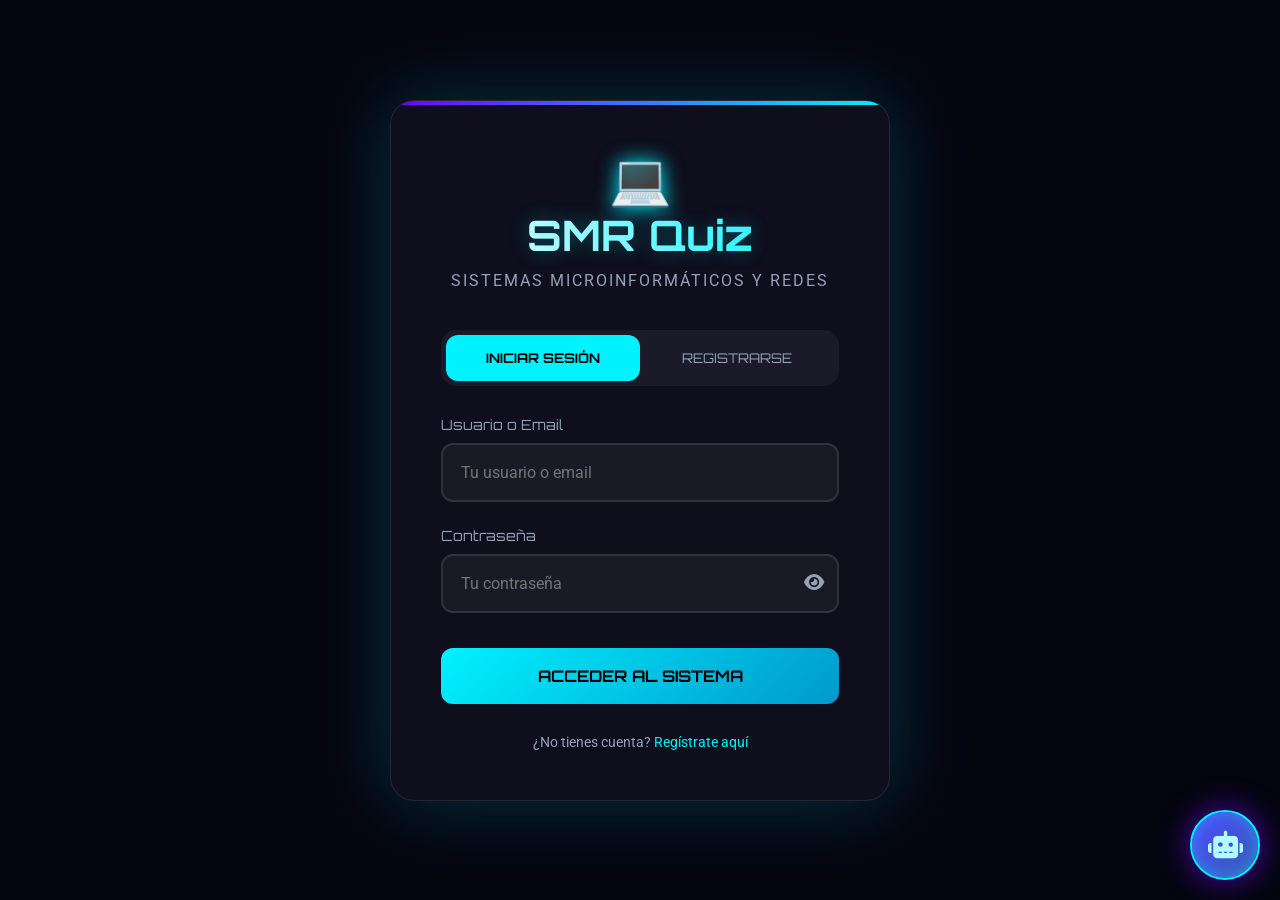
==== commit b08340ad: "Update index.html" ====
--- a/index.html
+++ b/index.html
@@ -1,13 +1,20 @@
 <!DOCTYPE html>
 <html lang="es">
+
 <head>
   <meta charset="UTF-8">
   <meta name="viewport" content="width=device-width, initial-scale=1.0">
   <title>SMR Quiz - Cyberpunk Edition</title>
   <meta name="description" content="Juego educativo cyberpunk sobre Sistemas Microinformáticos y Redes">
+  <meta name="theme-color" content="#050510">
+  <meta name="color-scheme" content="dark">
+  
+  <!-- Fuentes y estilos locales para GitHub Pages -->
   <link href="https://fonts.googleapis.com/css2?family=Orbitron:wght@400;700&family=Roboto:wght@300;400;700&display=swap" rel="stylesheet">
   <link rel="stylesheet" href="https://cdnjs.cloudflare.com/ajax/libs/font-awesome/6.4.0/css/all.min.css">
+
   <style>
+    /* ===== TODOS LOS ESTILOS EXISTENTES SE MANTIENEN IGUAL ===== */
     :root {
       --primary: #00f2ff;
       --secondary: #7000ff;
@@ -23,6 +30,8 @@
       margin: 0;
       padding: 0;
       box-sizing: border-box;
+      scrollbar-width: thin;
+      scrollbar-color: var(--primary) var(--bg-dark);
     }
 
     body {
@@ -30,124 +39,5814 @@
       background-color: var(--bg-dark);
       color: #e2e8f0;
       min-height: 100vh;
+      overflow-x: hidden;
+      position: relative;
+      font-size: 1rem;
+      transition: font-size 0.3s ease;
+    }
+
+    /* --- FONDO MATRIX ANIMADO --- */
+    .matrix-bg {
+      position: fixed;
+      top: 0;
+      left: 0;
+      width: 100%;
+      height: 100%;
+      background: #000;
+      overflow: hidden;
+      z-index: 0;
+    }
+
+    .matrix-bg::before {
+      content: '';
+      position: absolute;
+      top: 0;
+      left: 0;
+      width: 100%;
+      height: 100%;
+      background:
+        linear-gradient(to bottom, rgba(0, 242, 255, 0.1) 1px, transparent 1px),
+        linear-gradient(to right, rgba(0, 242, 255, 0.1) 1px, transparent 1px);
+      background-size: 60px 60px;
+      animation: matrixGrid 20s linear infinite;
+      z-index: 1;
+    }
+
+    @keyframes matrixGrid {
+      0% {
+        transform: translateY(0) translateX(0);
+      }
+
+      100% {
+        transform: translateY(60px) translateX(60px);
+      }
+    }
+
+    .matrix-rain {
+      position: absolute;
+      top: -50px;
+      width: 2px;
+      height: 50px;
+      background: linear-gradient(to bottom, transparent, var(--primary), transparent);
+      animation: rainFall 3s linear infinite;
+      opacity: 0.7;
+      filter: blur(0.5px);
+    }
+
+    @keyframes rainFall {
+      0% {
+        transform: translateY(-50px);
+        opacity: 0;
+      }
+
+      10% {
+        opacity: 0.8;
+      }
+
+      90% {
+        opacity: 0.8;
+      }
+
+      100% {
+        transform: translateY(100vh);
+        opacity: 0;
+      }
+    }
+
+    .container {
+      max-width: 1400px;
+      margin: 0 auto;
+      padding: 40px 20px;
+      position: relative;
+      z-index: 10;
+      display: flex;
+      gap: 30px;
+    }
+
+    /* --- PANTALLA DE LOGIN --- */
+    .login-container {
+      position: fixed;
+      top: 0;
+      left: 0;
+      width: 100%;
+      height: 100%;
+      background: var(--bg-dark);
+      z-index: 1000;
       display: flex;
       justify-content: center;
       align-items: center;
       padding: 20px;
     }
 
-    .container {
-      max-width: 600px;
+    .login-box {
+      background: rgba(16, 16, 30, 0.9);
+      backdrop-filter: blur(20px);
+      border-radius: 24px;
+      padding: 50px;
       width: 100%;
+      max-width: 500px;
+      border: var(--glass-border);
+      box-shadow: 0 0 80px rgba(0, 242, 255, 0.2);
+      animation: fadeIn 0.8s ease;
+      position: relative;
+      overflow: hidden;
+    }
+
+    .login-box::before {
+      content: '';
+      position: absolute;
+      top: 0;
+      left: 0;
+      width: 100%;
+      height: 4px;
+      background: linear-gradient(90deg, var(--secondary), var(--primary), var(--secondary));
+      animation: gradientBorder 3s infinite linear;
+      background-size: 200% 100%;
+    }
+
+    .login-logo {
       text-align: center;
-    }
-
-    .logo {
-      font-size: 80px;
-      margin-bottom: 20px;
-      animation: pulse 2s infinite;
-    }
-
-    @keyframes pulse {
-      0%, 100% { transform: scale(1); }
-      50% { transform: scale(1.1); }
+      margin-bottom: 40px;
+    }
+
+    .login-logo h1 {
+      font-family: 'Orbitron', sans-serif;
+      font-size: 42px;
+      background: linear-gradient(to right, #fff, var(--primary));
+      -webkit-background-clip: text;
+      -webkit-text-fill-color: transparent;
+      text-shadow: 0 0 20px rgba(0, 242, 255, 0.3);
+      margin-bottom: 10px;
+    }
+
+    .login-logo p {
+      color: #94a3b8;
+      font-size: 16px;
+      letter-spacing: 2px;
+      text-transform: uppercase;
+    }
+
+    .login-tabs {
+      display: flex;
+      margin-bottom: 30px;
+      background: rgba(255, 255, 255, 0.05);
+      border-radius: 15px;
+      padding: 5px;
+    }
+
+    .login-tab {
+      flex: 1;
+      padding: 15px;
+      background: transparent;
+      border: none;
+      color: #94a3b8;
+      font-family: 'Orbitron', sans-serif;
+      cursor: pointer;
+      transition: all 0.3s ease;
+      border-radius: 12px;
+    }
+
+    .login-tab.active {
+      background: var(--primary);
+      color: #000;
+      font-weight: bold;
+    }
+
+    .login-form {
+      display: none;
+    }
+
+    .login-form.active {
+      display: block;
+      animation: slideUp 0.5s ease;
+    }
+
+    @keyframes slideUp {
+      from {
+        opacity: 0;
+        transform: translateY(20px);
+      }
+
+      to {
+        opacity: 1;
+        transform: translateY(0);
+      }
+    }
+
+    .form-group {
+      margin-bottom: 25px;
+    }
+
+    .form-label {
+      display: block;
+      margin-bottom: 10px;
+      color: #94a3b8;
+      font-size: 14px;
+      font-family: 'Orbitron', sans-serif;
+    }
+
+    .form-input {
+      width: 100%;
+      padding: 18px;
+      background: rgba(255, 255, 255, 0.05);
+      border: 2px solid rgba(255, 255, 255, 0.1);
+      border-radius: 12px;
+      color: #fff;
+      font-size: 16px;
+      font-family: 'Roboto', sans-serif;
+      transition: all 0.3s ease;
+    }
+
+    .form-input:focus {
+      outline: none;
+      border-color: var(--primary);
+      box-shadow: 0 0 20px rgba(0, 242, 255, 0.2);
+      background: rgba(255, 255, 255, 0.08);
+    }
+
+    .password-container {
+      position: relative;
+    }
+
+    .toggle-password {
+      position: absolute;
+      right: 15px;
+      top: 50%;
+      transform: translateY(-50%);
+      background: none;
+      border: none;
+      color: #94a3b8;
+      cursor: pointer;
+      font-size: 18px;
+    }
+
+    .form-error {
+      color: var(--danger);
+      font-size: 14px;
+      margin-top: 8px;
+      display: none;
+    }
+
+    .form-error.show {
+      display: block;
+      animation: fadeIn 0.3s ease;
+    }
+
+    .btn-login {
+      width: 100%;
+      padding: 18px;
+      background: linear-gradient(135deg, var(--primary), #0099cc);
+      border: none;
+      border-radius: 12px;
+      color: #000;
+      font-family: 'Orbitron', sans-serif;
+      font-weight: bold;
+      font-size: 16px;
+      cursor: pointer;
+      transition: all 0.3s ease;
+      margin-top: 10px;
+    }
+
+    .btn-login:hover {
+      transform: translateY(-2px);
+      box-shadow: 0 10px 25px rgba(0, 242, 255, 0.3);
+      filter: brightness(1.1);
+    }
+
+    .login-footer {
+      text-align: center;
+      margin-top: 30px;
+      color: #94a3b8;
+      font-size: 14px;
+    }
+
+    .login-footer a {
+      color: var(--primary);
+      text-decoration: none;
+      transition: all 0.3s ease;
+    }
+
+    .login-footer a:hover {
+      text-decoration: underline;
+    }
+
+    /* --- NOTIFICACIONES --- */
+    .notification {
+      position: fixed;
+      top: 20px;
+      right: 20px;
+      padding: 15px 20px;
+      border-radius: 12px;
+      color: #fff;
+      font-family: 'Roboto', sans-serif;
+      z-index: 10000;
+      backdrop-filter: blur(10px);
+      animation: slideInRight 0.3s ease;
+      max-width: 350px;
+      display: flex;
+      align-items: center;
+      gap: 10px;
+    }
+
+    @keyframes slideInRight {
+      from {
+        transform: translateX(100%);
+        opacity: 0;
+      }
+
+      to {
+        transform: translateX(0);
+        opacity: 1;
+      }
+    }
+
+    @keyframes slideOutRight {
+      from {
+        transform: translateX(0);
+        opacity: 1;
+      }
+
+      to {
+        transform: translateX(100%);
+        opacity: 0;
+      }
+    }
+
+    .notification.success {
+      background: rgba(0, 255, 157, 0.1);
+      border: 1px solid var(--success);
+    }
+
+    .notification.error {
+      background: rgba(255, 0, 85, 0.1);
+      border: 1px solid var(--danger);
+    }
+
+    .notification.info {
+      background: rgba(0, 242, 255, 0.1);
+      border: 1px solid var(--primary);
+    }
+
+    /* --- USUARIO ACTUAL --- */
+    .current-user {
+      display: flex;
+      align-items: center;
+      gap: 15px;
+      background: rgba(255, 255, 255, 0.05);
+      padding: 12px 20px;
+      border-radius: 12px;
+      margin-bottom: 25px;
+      border: 1px solid rgba(255, 255, 255, 0.1);
+    }
+
+    .user-avatar {
+      width: 45px;
+      height: 45px;
+      background: linear-gradient(135deg, var(--secondary), var(--primary));
+      border-radius: 50%;
+      display: flex;
+      align-items: center;
+      justify-content: center;
+      font-size: 20px;
+      font-weight: bold;
+    }
+
+    .user-info {
+      flex: 1;
+    }
+
+    .user-name {
+      color: #fff;
+      font-weight: bold;
+      font-family: 'Orbitron', sans-serif;
+    }
+
+    .user-level {
+      color: var(--primary);
+      font-size: 12px;
+      font-family: 'Orbitron', sans-serif;
+    }
+
+    .btn-logout {
+      padding: 8px 16px;
+      background: rgba(255, 0, 85, 0.1);
+      border: 1px solid rgba(255, 0, 85, 0.3);
+      border-radius: 8px;
+      color: var(--danger);
+      font-family: 'Orbitron', sans-serif;
+      font-size: 12px;
+      cursor: pointer;
+      transition: all 0.3s ease;
+    }
+
+    .btn-logout:hover {
+      background: rgba(255, 0, 85, 0.2);
+      transform: translateY(-2px);
+    }
+
+    /* --- SIDEBAR CON AVATAR --- */
+    .sidebar {
+      width: 300px;
+      flex-shrink: 0;
+      background: rgba(16, 16, 30, 0.8);
+      backdrop-filter: blur(20px);
+      border-radius: 24px;
+      padding: 30px;
+      border: var(--glass-border);
+      box-shadow: 0 0 40px rgba(0, 242, 255, 0.1);
+      height: fit-content;
+      position: sticky;
+      top: 40px;
+    }
+
+    .sidebar-title {
+      font-family: 'Orbitron', sans-serif;
+      font-size: 22px;
+      color: var(--primary);
+      margin-bottom: 25px;
+      text-align: center;
+      padding-bottom: 15px;
+      border-bottom: 1px solid rgba(255, 255, 255, 0.1);
+    }
+
+    /* --- CONTENIDO PRINCIPAL --- */
+    .main-content {
+      flex: 1;
+    }
+
+    /* --- HEADER --- */
+    .header {
+      background: rgba(16, 16, 30, 0.8);
+      backdrop-filter: blur(20px);
+      border-radius: 24px;
+      padding: 40px;
+      margin-bottom: 40px;
+      border: var(--glass-border);
+      box-shadow: 0 0 40px rgba(0, 242, 255, 0.1);
+      position: relative;
+      overflow: hidden;
+    }
+
+    .header::after {
+      content: '';
+      position: absolute;
+      top: 0;
+      left: 0;
+      width: 100%;
+      height: 4px;
+      background: linear-gradient(90deg, var(--secondary), var(--primary), var(--secondary));
+      animation: gradientBorder 3s infinite linear;
+      background-size: 200% 100%;
+    }
+
+    @keyframes gradientBorder {
+      0% {
+        background-position: 100% 0;
+      }
+
+      100% {
+        background-position: -100% 0;
+      }
     }
 
     h1 {
       font-family: 'Orbitron', sans-serif;
-      font-size: 48px;
+      font-size: 42px;
+      background: linear-gradient(to right, #fff, var(--primary));
+      -webkit-background-clip: text;
+      -webkit-text-fill-color: transparent;
+      text-shadow: 0 0 20px rgba(0, 242, 255, 0.3);
+      margin-bottom: 5px;
+    }
+
+    .subtitle {
+      color: #94a3b8;
+      font-size: 16px;
+      letter-spacing: 2px;
+      text-transform: uppercase;
+    }
+
+    .header-content {
+      display: flex;
+      justify-content: space-between;
+      align-items: center;
+      flex-wrap: wrap;
+      gap: 30px;
+    }
+
+    .logo-section {
+      display: flex;
+      align-items: center;
+      gap: 20px;
+    }
+
+    .logo {
+      font-size: 50px;
+      filter: drop-shadow(0 0 10px var(--primary));
+      animation: pulse 3s infinite ease-in-out;
+    }
+
+    @keyframes pulse {
+
+      0%,
+      100% {
+        transform: scale(1);
+        opacity: 1;
+      }
+
+      50% {
+        transform: scale(1.1);
+        opacity: 0.8;
+      }
+    }
+
+    .stats-section {
+      display: flex;
+      gap: 15px;
+      flex-wrap: wrap;
+    }
+
+    .stat-box {
+      background: rgba(255, 255, 255, 0.03);
+      padding: 15px 25px;
+      border-radius: 16px;
+      text-align: center;
+      border: 1px solid rgba(255, 255, 255, 0.05);
+      transition: transform 0.3s ease;
+    }
+
+    .stat-box:hover {
+      transform: translateY(-5px);
+      background: rgba(255, 255, 255, 0.06);
+      border-color: var(--primary);
+    }
+
+    .stat-label {
+      font-family: 'Orbitron', sans-serif;
+      font-size: 10px;
+      color: #94a3b8;
+      letter-spacing: 1px;
+      margin-bottom: 5px;
+    }
+
+    .stat-value {
+      font-family: 'Orbitron', sans-serif;
+      font-size: 24px;
+      font-weight: bold;
+      color: #fff;
+      text-shadow: 0 0 10px rgba(255, 255, 255, 0.3);
+    }
+
+    /* --- MENÚ DE NAVEGACIÓN --- */
+    .nav-menu {
+      display: flex;
+      justify-content: center;
+      gap: 20px;
+      margin-bottom: 50px;
+      background: rgba(20, 20, 35, 0.5);
+      padding: 15px;
+      border-radius: 50px;
+      width: fit-content;
+      margin-left: auto;
+      margin-right: auto;
+      backdrop-filter: blur(10px);
+      border: 1px solid rgba(255, 255, 255, 0.05);
+    }
+
+    .nav-tab {
+      padding: 15px 35px;
+      background: transparent;
+      border: none;
+      border-radius: 40px;
+      color: #94a3b8;
+      font-family: 'Orbitron', sans-serif;
+      font-size: 15px;
+      cursor: pointer;
+      transition: all 0.4s ease;
+      display: flex;
+      align-items: center;
+      gap: 10px;
+    }
+
+    .nav-tab:hover {
+      color: #fff;
+      background: rgba(255, 255, 255, 0.05);
+    }
+
+    .nav-tab.active {
+      background: var(--primary);
+      color: #000;
+      font-weight: bold;
+      box-shadow: 0 0 20px rgba(0, 242, 255, 0.4);
+    }
+
+    .nav-icon {
+      font-size: 18px;
+    }
+
+    /* --- SECCIÓN DE NIVELES --- */
+    .levels-section {
+      display: none;
+    }
+
+    .levels-section.active {
+      display: block;
+      animation: fadeIn 0.5s ease;
+    }
+
+    .levels-section .year-tabs {
+      display: flex;
+      justify-content: center;
+      gap: 20px;
+      margin-bottom: 40px;
+      background: rgba(20, 20, 35, 0.5);
+      padding: 10px;
+      border-radius: 50px;
+      width: fit-content;
+      margin-left: auto;
+      margin-right: auto;
+      backdrop-filter: blur(10px);
+      border: 1px solid rgba(255, 255, 255, 0.05);
+    }
+
+    .levels-section .year-tab {
+      padding: 12px 30px;
+      background: transparent;
+      border: none;
+      border-radius: 40px;
+      color: #94a3b8;
+      font-family: 'Orbitron', sans-serif;
+      font-size: 14px;
+      cursor: pointer;
+      transition: all 0.4s ease;
+    }
+
+    .levels-section .year-tab:hover {
+      color: #fff;
+      background: rgba(255, 255, 255, 0.05);
+    }
+
+    .levels-section .year-tab.active {
+      background: var(--primary);
+      color: #000;
+      font-weight: bold;
+      box-shadow: 0 0 20px rgba(0, 242, 255, 0.4);
+    }
+
+    .subject-section {
+      margin-bottom: 50px;
+      background: rgba(16, 16, 30, 0.6);
+      border-radius: 20px;
+      padding: 30px;
+      border: var(--glass-border);
+    }
+
+    .subject-header {
+      display: flex;
+      align-items: center;
+      gap: 20px;
+      margin-bottom: 30px;
+      padding-bottom: 20px;
+      border-bottom: 1px solid rgba(255, 255, 255, 0.1);
+    }
+
+    .subject-icon {
+      font-size: 50px;
+      width: 80px;
+      height: 80px;
+      display: flex;
+      align-items: center;
+      justify-content: center;
+      background: rgba(255, 255, 255, 0.05);
+      border-radius: 50%;
+    }
+
+    .subject-title {
+      font-family: 'Orbitron', sans-serif;
+      font-size: 28px;
+      color: #fff;
+    }
+
+    .subject-description {
+      color: #94a3b8;
+      font-size: 16px;
+      margin-top: 5px;
+    }
+
+    .levels-container {
+      display: grid;
+      grid-template-columns: repeat(auto-fit, minmax(320px, 1fr));
+      gap: 25px;
+    }
+
+    .level-card {
+      background: var(--card-bg);
+      border-radius: 20px;
+      padding: 25px;
+      border: var(--glass-border);
+      backdrop-filter: blur(10px);
+      transition: all 0.4s cubic-bezier(0.175, 0.885, 0.32, 1.275);
+      position: relative;
+      overflow: hidden;
+    }
+
+    .level-card:hover {
+      transform: translateY(-10px) scale(1.02);
+      border-color: var(--primary);
+      box-shadow: 0 20px 40px rgba(0, 0, 0, 0.4), 0 0 20px rgba(0, 242, 255, 0.1);
+    }
+
+    .level-card.locked {
+      opacity: 0.6;
+      filter: grayscale(0.8);
+      cursor: not-allowed;
+    }
+
+    .level-card.locked:hover {
+      transform: none;
+      box-shadow: none;
+      border-color: var(--glass-border);
+    }
+
+    .level-card.locked .btn-play {
+      cursor: not-allowed;
+      opacity: 0.7;
+    }
+
+    .level-header {
+      display: flex;
+      justify-content: space-between;
+      align-items: center;
+      margin-bottom: 20px;
+    }
+
+    .level-icon {
+      font-size: 40px;
+      background: rgba(255, 255, 255, 0.05);
+      width: 70px;
+      height: 70px;
+      display: flex;
+      align-items: center;
+      justify-content: center;
+      border-radius: 50%;
+      box-shadow: 0 0 15px rgba(0, 0, 0, 0.5);
+    }
+
+    .level-title {
+      font-family: 'Orbitron', sans-serif;
+      font-size: 22px;
+      color: #fff;
+      margin-bottom: 10px;
+    }
+
+    .level-description {
+      color: #94a3b8;
+      font-size: 14px;
+      line-height: 1.6;
+      margin-bottom: 25px;
+      min-height: 45px;
+    }
+
+    .level-info {
+      display: flex;
+      justify-content: space-between;
+      align-items: center;
+      padding-top: 20px;
+      border-top: 1px solid rgba(255, 255, 255, 0.1);
+      font-size: 13px;
+    }
+
+    .level-cost {
+      padding: 5px 12px;
+      border-radius: 12px;
+      font-weight: bold;
+      font-family: 'Orbitron', sans-serif;
+    }
+
+    .level-unlocked {
+      color: var(--success);
+      text-shadow: 0 0 10px rgba(0, 255, 157, 0.3);
+    }
+
+    /* --- SECCIÓN DE MINIJUEGOS --- */
+    .minigames-section {
+      background: var(--card-bg);
+      border-radius: 20px;
+      padding: 40px;
+      margin-bottom: 40px;
+      border: var(--glass-border);
+      backdrop-filter: blur(10px);
+      display: none;
+    }
+
+    .minigames-section.active {
+      display: block;
+      animation: fadeIn 0.5s ease;
+    }
+
+    .minigames-header {
+      text-align: center;
+      margin-bottom: 40px;
+    }
+
+    .minigames-title {
+      font-family: 'Orbitron', sans-serif;
+      font-size: 36px;
+      background: linear-gradient(to right, var(--secondary), var(--primary));
+      -webkit-background-clip: text;
+      -webkit-text-fill-color: transparent;
+      margin-bottom: 10px;
+      text-shadow: 0 0 20px rgba(112, 0, 255, 0.3);
+    }
+
+    .minigames-subtitle {
+      color: #94a3b8;
+      font-size: 18px;
+      margin-bottom: 20px;
+    }
+
+    .minigames-grid {
+      display: grid;
+      grid-template-columns: repeat(auto-fit, minmax(350px, 1fr));
+      gap: 30px;
+    }
+
+    .minigame-card {
+      background: rgba(255, 255, 255, 0.05);
+      border-radius: 20px;
+      padding: 30px;
+      border: 2px solid rgba(112, 0, 255, 0.2);
+      transition: all 0.4s cubic-bezier(0.175, 0.885, 0.32, 1.275);
+      cursor: pointer;
+      text-align: center;
+      position: relative;
+      overflow: hidden;
+    }
+
+    .minigame-card::before {
+      content: '';
+      position: absolute;
+      top: 0;
+      left: 0;
+      width: 100%;
+      height: 100%;
+      background: linear-gradient(135deg, rgba(112, 0, 255, 0.1), rgba(0, 242, 255, 0.1));
+      z-index: 1;
+      opacity: 0;
+      transition: opacity 0.4s ease;
+    }
+
+    .minigame-card:hover {
+      transform: translateY(-10px) scale(1.02);
+      border-color: var(--secondary);
+      box-shadow: 0 20px 40px rgba(0, 0, 0, 0.4), 0 0 30px rgba(112, 0, 255, 0.3);
+    }
+
+    .minigame-card:hover::before {
+      opacity: 1;
+    }
+
+    .minigame-card-content {
+      position: relative;
+      z-index: 2;
+    }
+
+    .minigame-icon {
+      font-size: 60px;
+      margin-bottom: 20px;
+      filter: drop-shadow(0 0 10px var(--secondary));
+      animation: float 3s ease-in-out infinite;
+    }
+
+    @keyframes float {
+
+      0%,
+      100% {
+        transform: translateY(0);
+      }
+
+      50% {
+        transform: translateY(-10px);
+      }
+    }
+
+    .minigame-title {
+      font-family: 'Orbitron', sans-serif;
+      font-size: 24px;
+      color: #fff;
+      margin-bottom: 15px;
+    }
+
+    .minigame-description {
+      color: #94a3b8;
+      font-size: 15px;
+      line-height: 1.6;
+      margin-bottom: 20px;
+    }
+
+    .minigame-features {
+      background: rgba(0, 0, 0, 0.3);
+      border-radius: 12px;
+      padding: 15px;
+      margin-bottom: 20px;
+      text-align: left;
+    }
+
+    .minigame-feature {
+      display: flex;
+      align-items: center;
+      gap: 10px;
+      margin-bottom: 8px;
+      font-size: 14px;
+      color: #94a3b8;
+    }
+
+    .minigame-feature i {
+      color: var(--secondary);
+    }
+
+    .minigame-reward {
+      display: inline-block;
+      padding: 10px 20px;
+      background: linear-gradient(135deg, var(--secondary), #4c1d95);
+      border-radius: 20px;
+      font-family: 'Orbitron', sans-serif;
+      font-weight: bold;
+      color: white;
+      margin-bottom: 20px;
+      font-size: 16px;
+    }
+
+    .minigame-play-btn {
+      padding: 12px 30px;
+      background: linear-gradient(135deg, var(--secondary), var(--primary));
+      border: none;
+      border-radius: 12px;
+      color: white;
+      font-family: 'Orbitron', sans-serif;
+      font-weight: bold;
+      cursor: pointer;
+      transition: all 0.3s ease;
+      width: 100%;
+      font-size: 16px;
+    }
+
+    .minigame-play-btn:hover {
+      transform: translateY(-2px);
+      box-shadow: 0 10px 20px rgba(112, 0, 255, 0.3);
+      filter: brightness(1.1);
+    }
+
+    /* --- AVATAR EN SIDEBAR --- */
+    .avatar-container {
+      position: relative;
+      width: 200px;
+      height: 200px;
+      margin: 0 auto 30px;
+      background: radial-gradient(circle at center, rgba(112, 0, 255, 0.2) 0%, transparent 70%);
+      border-radius: 50%;
+    }
+
+    .avatar-base {
+      width: 100%;
+      height: 100%;
+      position: relative;
+    }
+
+    .avatar-part {
+      position: absolute;
+      font-size: 60px;
+    }
+
+    .avatar-body {
+      bottom: 20px;
+      left: 50%;
+      transform: translateX(-50%);
+    }
+
+    .avatar-head {
+      top: 10px;
+      left: 50%;
+      transform: translateX(-50%);
+    }
+
+    .avatar-accessory {
+      position: absolute;
+      font-size: 40px;
+    }
+
+    .avatar-hat {
+      top: -10px;
+      left: 50%;
+      transform: translateX(-50%);
+    }
+
+    .avatar-glasses {
+      top: 30px;
+      left: 50%;
+      transform: translateX(-50%);
+    }
+
+    .avatar-item {
+      right: 10px;
+      top: 50%;
+      transform: translateY(-50%);
+    }
+
+    .avatar-stats {
+      background: rgba(255, 255, 255, 0.03);
+      border-radius: 15px;
+      padding: 20px;
+      margin-bottom: 25px;
+      border: 1px solid rgba(255, 255, 255, 0.05);
+    }
+
+    .avatar-stat {
+      display: flex;
+      justify-content: space-between;
+      margin-bottom: 10px;
+      font-size: 14px;
+    }
+
+    .avatar-stat-label {
+      color: #94a3b8;
+    }
+
+    .avatar-stat-value {
+      color: #fff;
+      font-family: 'Orbitron', sans-serif;
+      font-weight: bold;
+    }
+
+    .shop-preview {
+      margin-top: 25px;
+    }
+
+    .shop-preview-title {
+      font-family: 'Orbitron', sans-serif;
+      color: var(--secondary);
+      margin-bottom: 15px;
+      font-size: 16px;
+    }
+
+    .shop-items-preview {
+      display: grid;
+      grid-template-columns: repeat(3, 1fr);
+      gap: 10px;
+      margin-bottom: 20px;
+    }
+
+    .shop-item-preview {
+      background: rgba(255, 255, 255, 0.05);
+      border-radius: 10px;
+      padding: 10px;
+      text-align: center;
+      cursor: pointer;
+      transition: all 0.3s ease;
+      font-size: 20px;
+    }
+
+    .shop-item-preview:hover {
+      background: rgba(255, 255, 255, 0.1);
+      transform: scale(1.1);
+    }
+
+    .shop-item-preview.owned {
+      border: 2px solid var(--success);
+    }
+
+    .btn-customize {
+      width: 100%;
+      padding: 12px;
+      background: linear-gradient(135deg, var(--secondary), #4c1d95);
+      border: none;
+      border-radius: 12px;
+      color: white;
+      font-family: 'Orbitron', sans-serif;
+      font-weight: bold;
+      cursor: pointer;
+      transition: all 0.3s ease;
+    }
+
+    .btn-customize:hover {
+      transform: translateY(-2px);
+      box-shadow: 0 10px 20px rgba(112, 0, 255, 0.3);
+    }
+
+    /* --- QUIZ PRINCIPAL --- */
+    .quiz-container {
+      background: rgba(15, 23, 42, 0.95);
+      border-radius: 24px;
+      padding: 50px;
+      border: 1px solid var(--primary);
+      box-shadow: 0 0 100px rgba(0, 242, 255, 0.1);
+      display: none;
+      max-width: 900px;
+      margin: 0 auto;
+    }
+
+    .quiz-container.active {
+      display: block;
+      animation: fadeIn 0.5s ease;
+    }
+
+    @keyframes fadeIn {
+      from {
+        opacity: 0;
+        transform: translateY(20px);
+      }
+
+      to {
+        opacity: 1;
+        transform: translateY(0);
+      }
+    }
+
+    .question-box {
+      background: rgba(255, 255, 255, 0.03);
+      padding: 40px;
+      border-radius: 20px;
+      margin-bottom: 30px;
+      border-left: 5px solid var(--primary);
+      box-shadow: inset 0 0 20px rgba(0, 0, 0, 0.5);
+    }
+
+    .question-text {
+      font-size: 24px;
+      color: #fff;
+      line-height: 1.5;
+      margin-bottom: 30px;
+      font-weight: 300;
+    }
+
+    .answer-input {
+      width: 100%;
+      padding: 20px;
+      font-size: 18px;
+      background: rgba(0, 0, 0, 0.3);
+      border: 2px solid #334155;
+      border-radius: 12px;
+      color: var(--primary);
+      font-family: 'Roboto', monospace;
+      transition: all 0.3s ease;
+    }
+
+    .answer-input:focus {
+      outline: none;
+      border-color: var(--primary);
+      box-shadow: 0 0 30px rgba(0, 242, 255, 0.2);
+      background: rgba(0, 0, 0, 0.5);
+    }
+
+    .quiz-header {
+      display: flex;
+      justify-content: space-between;
+      align-items: center;
+      margin-bottom: 40px;
+      padding-bottom: 20px;
+      border-bottom: 1px solid rgba(255, 255, 255, 0.1);
+    }
+
+    .question-counter {
+      font-family: 'Orbitron', sans-serif;
+      color: var(--primary);
+      font-size: 20px;
+    }
+
+    .quiz-score {
+      font-family: 'Orbitron', sans-serif;
+      color: var(--warning);
+      font-size: 24px;
+    }
+
+    .timer-container {
+      display: flex;
+      align-items: center;
+      gap: 15px;
+      margin-bottom: 20px;
+      padding: 15px 25px;
+      background: rgba(0, 0, 0, 0.3);
+      border-radius: 12px;
+      border: 1px solid rgba(255, 255, 255, 0.1);
+    }
+
+    .timer-icon {
+      font-size: 24px;
+      color: var(--warning);
+    }
+
+    .timer-text {
+      font-family: 'Orbitron', sans-serif;
+      font-size: 16px;
+      color: #94a3b8;
+    }
+
+    .timer-display {
+      font-family: 'Orbitron', sans-serif;
+      font-size: 28px;
+      font-weight: bold;
+      color: var(--primary);
+      min-width: 60px;
+      text-align: center;
+      text-shadow: 0 0 10px rgba(0, 242, 255, 0.5);
+    }
+
+    .timer-bar {
+      flex: 1;
+      height: 8px;
+      background: rgba(255, 255, 255, 0.1);
+      border-radius: 4px;
+      overflow: hidden;
+    }
+
+    .timer-progress {
+      height: 100%;
+      background: linear-gradient(90deg, var(--success), var(--primary));
+      width: 100%;
+      border-radius: 4px;
+      transition: width 1s linear;
+    }
+
+    .timer-warning .timer-display {
+      color: var(--warning);
+      animation: pulseWarning 1s infinite;
+    }
+
+    .timer-danger .timer-display {
+      color: var(--danger);
+      animation: pulseDanger 0.5s infinite;
+    }
+
+    @keyframes pulseWarning {
+
+      0%,
+      100% {
+        opacity: 1;
+      }
+
+      50% {
+        opacity: 0.7;
+      }
+    }
+
+    @keyframes pulseDanger {
+
+      0%,
+      100% {
+        opacity: 1;
+      }
+
+      50% {
+        opacity: 0.5;
+      }
+    }
+
+    .feedback {
+      padding: 20px;
+      border-radius: 12px;
+      margin-top: 20px;
+      font-weight: bold;
+      text-align: center;
+      display: none;
+      animation: slideUp 0.3s ease;
+    }
+
+    @keyframes slideUp {
+      from {
+        transform: translateY(10px);
+        opacity: 0;
+      }
+
+      to {
+        transform: translateY(0);
+        opacity: 1;
+      }
+    }
+
+    .feedback.correct {
+      background: rgba(0, 255, 157, 0.1);
+      border: 1px solid var(--success);
+      color: var(--success);
+      box-shadow: 0 0 20px rgba(0, 255, 157, 0.2);
+    }
+
+    .feedback.show {
+      display: block;
+    }
+
+    .feedback.incorrect {
+      background: rgba(255, 0, 85, 0.1);
+      border: 1px solid var(--danger);
+      color: var(--danger);
+      box-shadow: 0 0 20px rgba(255, 0, 85, 0.2);
+    }
+
+    .feedback.timeout {
+      background: rgba(255, 0, 85, 0.2);
+      border: 1px solid var(--danger);
+      color: var(--danger);
+      box-shadow: 0 0 20px rgba(255, 0, 85, 0.3);
+    }
+
+    /* --- MINIJUEGO DE ENSAMBLAJE --- */
+    .assembly-game {
+      background: rgba(15, 23, 42, 0.95);
+      border-radius: 24px;
+      padding: 40px;
+      border: 1px solid var(--primary);
+      box-shadow: 0 0 100px rgba(0, 242, 255, 0.1);
+      display: none;
+      max-width: 1000px;
+      margin: 0 auto;
+    }
+
+    .assembly-game.active {
+      display: block;
+      animation: fadeIn 0.5s ease;
+    }
+
+    .assembly-header {
+      text-align: center;
+      margin-bottom: 30px;
+    }
+
+    .assembly-title {
+      font-family: 'Orbitron', sans-serif;
+      font-size: 36px;
       background: linear-gradient(to right, #fff, var(--primary));
       -webkit-background-clip: text;
       -webkit-text-fill-color: transparent;
       margin-bottom: 10px;
     }
 
-    .subtitle {
+    .assembly-subtitle {
       color: #94a3b8;
       font-size: 18px;
-      margin-bottom: 40px;
-    }
-
-    .card {
+      margin-bottom: 20px;
+    }
+
+    .assembly-stats {
+      display: flex;
+      justify-content: space-between;
+      background: rgba(0, 0, 0, 0.3);
+      padding: 15px 25px;
+      border-radius: 12px;
+      margin-bottom: 20px;
+      border: 1px solid rgba(255, 255, 255, 0.1);
+    }
+
+    .assembly-stat {
+      text-align: center;
+    }
+
+    .assembly-stat-label {
+      font-family: 'Orbitron', sans-serif;
+      font-size: 12px;
+      color: #94a3b8;
+      margin-bottom: 5px;
+    }
+
+    .assembly-stat-value {
+      font-family: 'Orbitron', sans-serif;
+      font-size: 24px;
+      color: #fff;
+    }
+
+    .assembly-content {
+      display: grid;
+      grid-template-columns: 1fr 1fr;
+      gap: 30px;
+      margin-bottom: 30px;
+    }
+
+    @media (max-width: 768px) {
+      .assembly-content {
+        grid-template-columns: 1fr;
+      }
+    }
+
+    .assembly-image-container {
+      background: rgba(0, 0, 0, 0.3);
+      border-radius: 15px;
+      padding: 20px;
+      display: flex;
+      flex-direction: column;
+      align-items: center;
+      justify-content: center;
+      min-height: 300px;
+      border: 2px dashed rgba(255, 255, 255, 0.1);
+    }
+
+    .assembly-icon {
+      font-size: 120px;
+      margin-bottom: 20px;
+      filter: drop-shadow(0 0 15px var(--primary));
+    }
+
+    .assembly-image-title {
+      font-family: 'Orbitron', sans-serif;
+      font-size: 18px;
+      color: var(--primary);
+      text-align: center;
+      margin-bottom: 10px;
+    }
+
+    .assembly-image-description {
+      color: #94a3b8;
+      font-size: 14px;
+      text-align: center;
+      line-height: 1.4;
+    }
+
+    .assembly-options {
+      display: flex;
+      flex-direction: column;
+      gap: 15px;
+    }
+
+    .assembly-option {
+      background: rgba(255, 255, 255, 0.05);
+      border: 2px solid rgba(255, 255, 255, 0.1);
+      border-radius: 12px;
+      padding: 20px;
+      cursor: pointer;
+      transition: all 0.3s ease;
+      font-size: 18px;
+      text-align: left;
+      display: flex;
+      align-items: center;
+      gap: 15px;
+    }
+
+    .assembly-option:hover {
+      background: rgba(255, 255, 255, 0.1);
+      border-color: var(--primary);
+      transform: translateY(-2px);
+    }
+
+    .assembly-option.selected {
+      background: rgba(0, 242, 255, 0.1);
+      border-color: var(--primary);
+      box-shadow: 0 0 20px rgba(0, 242, 255, 0.3);
+    }
+
+    .assembly-option.correct {
+      background: rgba(0, 255, 157, 0.1);
+      border-color: var(--success);
+      box-shadow: 0 0 20px rgba(0, 255, 157, 0.3);
+    }
+
+    .assembly-option.incorrect {
+      background: rgba(255, 0, 85, 0.1);
+      border-color: var(--danger);
+      box-shadow: 0 0 20px rgba(255, 0, 85, 0.3);
+    }
+
+    .assembly-option-icon {
+      font-size: 24px;
+      min-width: 40px;
+      text-align: center;
+    }
+
+    .assembly-feedback {
+      padding: 20px;
+      margin-top: 20px;
+      border-radius: 12px;
+      font-size: 18px;
+      display: none;
+      animation: fadeIn 0.5s ease;
+    }
+
+    .assembly-feedback.show {
+      display: block;
+    }
+
+    .assembly-feedback.correct {
+      background: rgba(0, 255, 157, 0.1);
+      border: 2px solid var(--success);
+      color: var(--success);
+    }
+
+    .assembly-feedback.incorrect {
+      background: rgba(255, 0, 85, 0.1);
+      border: 2px solid var(--danger);
+      color: var(--danger);
+    }
+
+    .explanation-box {
+      background: rgba(0, 0, 0, 0.3);
+      border-radius: 12px;
+      padding: 20px;
+      margin-top: 15px;
+      border-left: 4px solid var(--warning);
+    }
+
+    .explanation-title {
+      font-family: 'Orbitron', sans-serif;
+      font-size: 16px;
+      color: var(--warning);
+      margin-bottom: 10px;
+      display: flex;
+      align-items: center;
+      gap: 10px;
+    }
+
+    .explanation-text {
+      color: #94a3b8;
+      font-size: 15px;
+      line-height: 1.5;
+    }
+
+    .assembly-controls {
+      display: flex;
+      justify-content: center;
+      gap: 20px;
+      margin-top: 30px;
+    }
+
+    .progress-bar {
+      width: 100%;
+      height: 10px;
+      background: rgba(255, 255, 255, 0.1);
+      border-radius: 5px;
+      margin: 20px 0;
+      overflow: hidden;
+    }
+
+    .progress {
+      height: 100%;
+      background: linear-gradient(90deg, var(--primary), var(--success));
+      border-radius: 5px;
+      transition: width 0.5s ease;
+      width: 0%;
+    }
+
+    .category-tag {
+      display: inline-block;
+      padding: 5px 15px;
+      background: rgba(112, 0, 255, 0.2);
+      color: var(--secondary);
+      border-radius: 20px;
+      font-family: 'Orbitron', sans-serif;
+      font-size: 12px;
+      margin-bottom: 10px;
+    }
+
+    .hint {
+      text-align: center;
+      color: #94a3b8;
+      font-style: italic;
+      margin: 15px 0;
+      padding: 10px;
+      background: rgba(255, 255, 255, 0.03);
+      border-radius: 8px;
+      border-left: 3px solid var(--warning);
+    }
+
+    /* --- ESTILOS PARA JUEGO DE CABLEADO --- */
+    .cable-container {
+      display: flex;
+      flex-direction: column;
+      gap: 30px;
+      margin-top: 20px;
+    }
+
+    .cable-tools {
+      display: grid;
+      grid-template-columns: 1fr 1fr;
+      gap: 30px;
+    }
+
+    @media (max-width: 768px) {
+      .cable-tools {
+        grid-template-columns: 1fr;
+      }
+    }
+
+    .cable-palette {
+      background: rgba(0, 0, 0, 0.3);
+      border-radius: 15px;
+      padding: 20px;
+      border: 2px dashed rgba(255, 255, 255, 0.1);
+      display: grid;
+      grid-template-columns: repeat(2, 1fr);
+      gap: 15px;
+    }
+
+    .cable-item {
+      padding: 15px;
+      border-radius: 10px;
+      cursor: move;
+      user-select: none;
+      transition: all 0.3s ease;
+      border: 2px solid transparent;
+      text-align: center;
+      font-weight: bold;
+      color: #000;
+      display: flex;
+      flex-direction: column;
+      align-items: center;
+      justify-content: center;
+      min-height: 70px;
+    }
+
+    .cable-item:hover {
+      transform: translateY(-3px);
+      box-shadow: 0 5px 15px rgba(0, 0, 0, 0.3);
+    }
+
+    .cable-item.dragging {
+      opacity: 0.5;
+      transform: scale(1.05);
+    }
+
+    .cable-connector {
+      background: rgba(0, 0, 0, 0.3);
+      border-radius: 15px;
+      padding: 30px;
+      display: flex;
+      justify-content: center;
+      align-items: center;
+    }
+
+    .rj45-connector {
+      background: #2d2d2d;
+      border-radius: 10px;
+      padding: 25px;
+      border: 3px solid #555;
+      display: grid;
+      grid-template-columns: repeat(8, 1fr);
+      gap: 10px;
+      width: 100%;
+      max-width: 500px;
+    }
+
+    .cable-slot {
+      background: #1a1a1a;
+      border: 2px solid #444;
+      border-radius: 5px;
+      min-height: 80px;
+      display: flex;
+      flex-direction: column;
+      align-items: center;
+      justify-content: center;
+      transition: all 0.3s ease;
+      position: relative;
+    }
+
+    .cable-slot.drag-over {
+      background: rgba(0, 242, 255, 0.2);
+      border-color: var(--primary);
+    }
+
+    .slot-number {
+      position: absolute;
+      top: -25px;
+      color: #94a3b8;
+      font-size: 12px;
+      font-family: 'Orbitron', sans-serif;
+    }
+
+    .cable-controls {
+      display: flex;
+      justify-content: center;
+      gap: 20px;
+      margin-top: 30px;
+    }
+
+    .cable-info {
+      background: rgba(0, 0, 0, 0.3);
+      border-radius: 12px;
+      padding: 20px;
+      margin-top: 30px;
+      border-left: 4px solid var(--secondary);
+    }
+
+    .cable-info p {
+      margin: 5px 0;
+      color: #94a3b8;
+    }
+
+    .cable-info strong {
+      color: var(--primary);
+    }
+
+    /* --- BOTONES --- */
+    .btn {
+      padding: 14px 30px;
+      border: none;
+      border-radius: 12px;
+      font-size: 16px;
+      font-weight: bold;
+      cursor: pointer;
+      transition: all 0.3s ease;
+      font-family: 'Orbitron', sans-serif;
+      text-transform: uppercase;
+      letter-spacing: 1px;
+      position: relative;
+      overflow: hidden;
+    }
+
+    .btn-play {
+      background: linear-gradient(135deg, var(--success), #059669);
+      color: #000;
+      width: 100%;
+      margin-top: 20px;
+      box-shadow: 0 4px 15px rgba(0, 255, 157, 0.3);
+    }
+
+    .btn-play:hover {
+      transform: translateY(-2px);
+      box-shadow: 0 0 25px rgba(0, 255, 157, 0.5);
+      filter: brightness(1.1);
+    }
+
+    .btn-play:disabled {
+      background: #334155;
+      color: #64748b;
+      box-shadow: none;
+      cursor: not-allowed;
+      transform: none;
+    }
+
+    .btn-group {
+      display: flex;
+      gap: 20px;
+      margin-top: 30px;
+    }
+
+    .btn-submit {
+      background: linear-gradient(135deg, var(--primary), #0099cc);
+      color: #000;
+      flex: 2;
+    }
+
+    .btn-back {
+      background: rgba(255, 255, 255, 0.1);
+      color: #fff;
+      flex: 1;
+      border: 1px solid rgba(255, 255, 255, 0.1);
+    }
+
+    .btn-back:hover {
+      background: rgba(255, 255, 255, 0.2);
+    }
+
+    .btn-next {
+      background: linear-gradient(135deg, var(--success), #059669);
+      color: #000;
+      flex: 2;
+      display: none;
+    }
+
+    .btn-next.show {
+      display: block;
+    }
+
+    /* --- PANTALLA DE COMPLETACIÓN --- */
+    .completion-screen {
+      text-align: center;
+      padding: 20px;
+      display: none;
+    }
+
+    .completion-screen.show {
+      display: block;
+    }
+
+    .completion-icon {
+      font-size: 80px;
+      margin-bottom: 20px;
+      animation: bounce 2s infinite;
+    }
+
+    @keyframes bounce {
+
+      0%,
+      100% {
+        transform: translateY(0);
+      }
+
+      50% {
+        transform: translateY(-20px);
+      }
+    }
+
+    .completion-title {
+      color: var(--success);
+      font-family: 'Orbitron', sans-serif;
+      margin-bottom: 20px;
+    }
+
+    .completion-stats {
+      background: rgba(255, 255, 255, 0.05);
+      padding: 30px;
+      border-radius: 15px;
+      margin: 30px 0;
+      border: 1px solid var(--success);
+    }
+
+    .completion-stat {
+      margin: 15px 0;
+      font-size: 18px;
+      color: #94a3b8;
+    }
+
+    .completion-stat strong {
+      color: #fff;
+      font-size: 22px;
+      margin-left: 10px;
+      font-family: 'Orbitron';
+    }
+
+    /* --- TIENDA DE AVATAR --- */
+    .shop-container {
+      display: grid;
+      grid-template-columns: repeat(auto-fit, minmax(180px, 1fr));
+      gap: 20px;
+    }
+
+    .shop-item {
+      background: rgba(255, 255, 255, 0.05);
+      border: 1px solid rgba(255, 255, 255, 0.1);
+      border-radius: 15px;
+      padding: 20px;
+      text-align: center;
+      cursor: pointer;
+      transition: all 0.3s ease;
+    }
+
+    .shop-item:hover {
+      border-color: var(--secondary);
+      background: rgba(112, 0, 255, 0.1);
+      transform: translateY(-5px);
+    }
+
+    .shop-item.owned {
+      border-color: var(--success);
+      background: rgba(0, 255, 157, 0.05);
+    }
+
+    .shop-item-icon {
+      font-size: 50px;
+      margin-bottom: 15px;
+    }
+
+    .shop-item-name {
+      color: #fff;
+      font-weight: bold;
+      margin-bottom: 10px;
+      font-size: 14px;
+    }
+
+    .shop-item-cost {
+      color: var(--secondary);
+      font-family: 'Orbitron', sans-serif;
+      font-weight: bold;
+    }
+
+    .avatar-customizer {
+      display: flex;
+      gap: 30px;
+      flex-wrap: wrap;
+    }
+
+    .coins-display {
+      font-family: 'Orbitron';
+      background: linear-gradient(135deg, var(--secondary), #4c1d95);
+      padding: 10px 20px;
+      border-radius: 20px;
+      display: inline-block;
+      font-weight: bold;
+    }
+
+    /* --- MODAL DE MINIJUEGOS --- */
+    .modal {
+      display: none;
+      position: fixed;
+      top: 0;
+      left: 0;
+      width: 100%;
+      height: 100%;
+      background: rgba(5, 5, 16, 0.9);
+      z-index: 1000;
+      align-items: center;
+      justify-content: center;
+      backdrop-filter: blur(10px);
+    }
+
+    .modal.show {
+      display: flex;
+    }
+
+    .modal-content {
+      background: #0f172a;
+      border: 1px solid var(--secondary);
+      box-shadow: 0 0 50px rgba(112, 0, 255, 0.4);
+      border-radius: 24px;
+      padding: 40px;
+      max-width: 800px;
+      width: 90%;
+      max-height: 90vh;
+      overflow-y: auto;
+    }
+
+    .modal-title {
+      color: var(--secondary);
+      font-family: 'Orbitron';
+      text-align: center;
+      margin-bottom: 20px;
+    }
+
+    .countdown {
+      font-size: 60px;
+      color: var(--warning);
+      text-align: center;
+      font-family: 'Orbitron';
+      margin: 20px 0;
+      text-shadow: 0 0 20px rgba(255, 204, 0, 0.5);
+    }
+
+    .minigame-question {
+      background: rgba(255, 255, 255, 0.05);
+      padding: 25px;
+      border-radius: 15px;
+      border-left: 4px solid var(--secondary);
+      margin-bottom: 20px;
+    }
+
+    .minigame-options {
+      display: grid;
+      gap: 15px;
+      margin-top: 20px;
+    }
+
+    .minigame-option {
+      background: rgba(255, 255, 255, 0.05);
+      border: 1px solid rgba(255, 255, 255, 0.1);
+      padding: 15px;
+      border-radius: 10px;
+      color: #e2e8f0;
+      cursor: pointer;
+      transition: all 0.3s ease;
+    }
+
+    .minigame-option:hover {
+      background: rgba(255, 255, 255, 0.1);
+      border-color: var(--secondary);
+    }
+
+    .minigame-option.selected {
+      background: rgba(112, 0, 255, 0.3);
+      border-color: var(--secondary);
+    }
+
+    .minigame-option.correct {
+      background: rgba(0, 255, 157, 0.2);
+      border-color: var(--success);
+    }
+
+    .minigame-option.incorrect {
+      background: rgba(255, 0, 85, 0.2);
+      border-color: var(--danger);
+    }
+
+    /* --- RESPONSIVE --- */
+    @media (max-width: 1024px) {
+      .container {
+        flex-direction: column;
+      }
+
+      .sidebar {
+        width: 100%;
+        position: static;
+        margin-bottom: 30px;
+      }
+    }
+
+    @media (max-width: 768px) {
+      .header {
+        padding: 20px;
+      }
+
+      .header-content {
+        flex-direction: column;
+        text-align: center;
+      }
+
+      .stats-section {
+        justify-content: center;
+      }
+
+      .nav-menu {
+        width: 100%;
+        flex-wrap: wrap;
+        border-radius: 20px;
+      }
+
+      .nav-tab {
+        width: 100%;
+        text-align: center;
+        justify-content: center;
+      }
+
+      .minigames-grid {
+        grid-template-columns: 1fr;
+      }
+
+      .levels-container {
+        grid-template-columns: 1fr;
+      }
+
+      .levels-section .year-tabs {
+        width: 100%;
+        flex-wrap: wrap;
+        border-radius: 20px;
+      }
+
+      .levels-section .year-tab {
+        width: 100%;
+        text-align: center;
+      }
+
+      .btn-group {
+        flex-direction: column;
+      }
+
+      .timer-container {
+        flex-direction: column;
+        align-items: flex-start;
+      }
+
+      .timer-display {
+        font-size: 22px;
+      }
+
+      .assembly-option {
+        font-size: 16px;
+        padding: 15px;
+      }
+
+      .shop-items-preview {
+        grid-template-columns: repeat(3, 1fr);
+      }
+
+      .subject-header {
+        flex-direction: column;
+        text-align: center;
+      }
+    }
+
+    @media (max-width: 480px) {
+      .header {
+        padding: 15px;
+      }
+
+      h1 {
+        font-size: 32px;
+      }
+
+      .stat-box {
+        padding: 10px 15px;
+      }
+
+      .stat-value {
+        font-size: 18px;
+      }
+
+      .nav-tab {
+        padding: 12px 20px;
+        font-size: 14px;
+      }
+
+      .nav-icon {
+        font-size: 16px;
+      }
+
+      .minigame-card {
+        padding: 20px;
+      }
+
+      .avatar-container {
+        width: 150px;
+        height: 150px;
+      }
+
+      .avatar-part {
+        font-size: 45px;
+      }
+
+      .avatar-accessory {
+        font-size: 30px;
+      }
+
+      .subject-section {
+        padding: 20px;
+      }
+    }
+
+    /* --- ALTO CONTRASTE --- */
+    body.high-contrast {
+      --primary: #00ffff;
+      --secondary: #ff00ff;
+      --success: #00ff00;
+      --danger: #ff0000;
+      --warning: #ffff00;
+      --bg-dark: #000000;
+      --card-bg: #111111;
+    }
+
+    body.high-contrast * {
+      text-shadow: 0 0 1px currentColor;
+    }
+
+    body.high-contrast .btn,
+    body.high-contrast .btn-play,
+    body.high-contrast .btn-submit,
+    body.high-contrast .btn-login {
+      border: 2px solid #fff;
+    }
+
+    /* --- ACCESIBILIDAD MENÚ --- */
+    #accessibilityMenu {
+      position: fixed;
+      top: 100px;
+      right: 20px;
+      z-index: 1000;
       background: var(--card-bg);
-      backdrop-filter: blur(10px);
+      padding: 20px;
+      border-radius: 12px;
+      border: 1px solid var(--primary);
+      box-shadow: 0 0 30px rgba(0, 242, 255, 0.3);
+      display: none;
+    }
+
+    #accessibilityMenu h3 {
+      color: var(--primary);
+      margin-bottom: 15px;
+      font-family: 'Orbitron', sans-serif;
+    }
+
+    #accessibilityMenu button {
+      padding: 10px;
+      background: rgba(255, 255, 255, 0.1);
+      border: none;
+      border-radius: 8px;
+      color: white;
+      cursor: pointer;
+      transition: all 0.3s ease;
+      text-align: left;
+      margin-bottom: 5px;
+      width: 100%;
+    }
+
+    #accessibilityMenu button:hover {
+      background: rgba(255, 255, 255, 0.2);
+      transform: translateY(-2px);
+    }
+
+    /* --- MENÚ FLOTANTE DE ACCESIBILIDAD --- */
+    .accessibility-float-btn {
+      position: fixed;
+      top: 20px;
+      right: 20px;
+      z-index: 1000;
+      padding: 10px 15px;
+      background: var(--primary);
+      color: black;
+      border: none;
+      border-radius: 8px;
+      cursor: pointer;
+      font-weight: bold;
+      font-size: 18px;
+    }
+
+    .accessibility-float-btn:hover {
+      transform: scale(1.1);
+      box-shadow: 0 0 15px rgba(0, 242, 255, 0.5);
+    }
+
+    /* ===== ESTILOS CYBERPUNK PARA EL CHAT ===== */
+    .chatbot-container {
+      position: fixed;
+      bottom: 20px;
+      right: 20px;
+      z-index: 9999;
+      font-family: 'Orbitron', 'Roboto', sans-serif;
+    }
+
+    .chatbot-button {
+      width: 70px;
+      height: 70px;
+      border-radius: 50%;
+      background: linear-gradient(135deg, var(--secondary), #4c1d95);
+      border: 2px solid var(--primary);
+      color: white;
+      font-size: 28px;
+      cursor: pointer;
+      box-shadow:
+        0 0 30px rgba(112, 0, 255, 0.7),
+        0 0 15px rgba(0, 242, 255, 0.4) inset;
+      transition: all 0.4s cubic-bezier(0.175, 0.885, 0.32, 1.275);
+      display: flex;
+      align-items: center;
+      justify-content: center;
+      position: relative;
+      overflow: hidden;
+    }
+
+    .chatbot-button:hover {
+      transform: scale(1.15) rotate(10deg);
+      box-shadow:
+        0 0 45px rgba(112, 0, 255, 0.9),
+        0 0 25px rgba(0, 242, 255, 0.6) inset;
+      background: linear-gradient(135deg, var(--primary), #0099cc);
+    }
+
+    .chatbot-button.active {
+      background: linear-gradient(135deg, var(--danger), #ff3366);
+      animation: pulse-danger 2s infinite;
+    }
+
+    @keyframes pulse-danger {
+
+      0%,
+      100% {
+        box-shadow: 0 0 30px rgba(255, 0, 85, 0.7);
+      }
+
+      50% {
+        box-shadow: 0 0 50px rgba(255, 0, 85, 1);
+      }
+    }
+
+    .chatbot-pulse {
+      position: absolute;
+      width: 100%;
+      height: 100%;
+      border-radius: 50%;
+      background: var(--primary);
+      opacity: 0.3;
+      animation: pulse-ring 2s infinite;
+    }
+
+    @keyframes pulse-ring {
+      0% {
+        transform: scale(1);
+        opacity: 0.3;
+      }
+
+      70% {
+        transform: scale(1.3);
+        opacity: 0;
+      }
+
+      100% {
+        transform: scale(1.3);
+        opacity: 0;
+      }
+    }
+
+    .chatbot-window {
+      position: absolute;
+      bottom: 90px;
+      right: 0;
+      width: 400px;
+      height: 550px;
+      background: rgba(10, 10, 20, 0.95);
+      backdrop-filter: blur(20px);
       border-radius: 20px;
-      padding: 40px;
-      border: var(--glass-border);
-      box-shadow: 0 0 50px rgba(0, 242, 255, 0.2);
-    }
-
-    .status {
+      border: 1px solid rgba(0, 242, 255, 0.3);
+      box-shadow:
+        0 10px 50px rgba(0, 0, 0, 0.7),
+        0 0 30px rgba(112, 0, 255, 0.4),
+        inset 0 0 20px rgba(0, 242, 255, 0.1);
+      display: flex;
+      flex-direction: column;
+      overflow: hidden;
+      transform: translateY(30px) scale(0.9);
+      opacity: 0;
+      visibility: hidden;
+      transition: all 0.4s cubic-bezier(0.175, 0.885, 0.32, 1.275);
+    }
+
+    .chatbot-window.active {
+      transform: translateY(0) scale(1);
+      opacity: 1;
+      visibility: visible;
+    }
+
+    .chatbot-window::before {
+      content: '';
+      position: absolute;
+      top: 0;
+      left: 0;
+      right: 0;
+      height: 2px;
+      background: linear-gradient(90deg,
+          transparent,
+          var(--primary),
+          var(--secondary),
+          var(--primary),
+          transparent);
+      animation: scanline 3s linear infinite;
+    }
+
+    @keyframes scanline {
+      0% {
+        transform: translateX(-100%);
+      }
+
+      100% {
+        transform: translateX(100%);
+      }
+    }
+
+    .chatbot-header {
+      background: linear-gradient(135deg,
+          rgba(16, 16, 30, 0.9),
+          rgba(112, 0, 255, 0.2));
+      padding: 20px;
+      border-bottom: 1px solid rgba(0, 242, 255, 0.2);
+      display: flex;
+      align-items: center;
+      gap: 15px;
+      position: relative;
+      overflow: hidden;
+    }
+
+    .chatbot-header::after {
+      content: '';
+      position: absolute;
+      bottom: 0;
+      left: 0;
+      right: 0;
+      height: 1px;
+      background: linear-gradient(90deg,
+          transparent,
+          var(--primary),
+          transparent);
+    }
+
+    .chatbot-avatar {
+      position: relative;
+      width: 50px;
+      height: 50px;
+      background: linear-gradient(135deg, var(--secondary), var(--primary));
+      border-radius: 12px;
+      display: flex;
+      align-items: center;
+      justify-content: center;
       font-size: 24px;
-      color: var(--success);
-      margin-bottom: 30px;
-    }
-
-    .btn {
-      padding: 15px 40px;
+      box-shadow: 0 0 15px rgba(0, 242, 255, 0.5);
+    }
+
+    .chatbot-status {
+      position: absolute;
+      bottom: -3px;
+      right: -3px;
+      width: 12px;
+      height: 12px;
+      border-radius: 50%;
+      background: var(--success);
+      border: 2px solid rgba(10, 10, 20, 0.95);
+      animation: status-pulse 2s infinite;
+    }
+
+    @keyframes status-pulse {
+
+      0%,
+      100% {
+        box-shadow: 0 0 0 0 rgba(0, 255, 157, 0.7);
+      }
+
+      50% {
+        box-shadow: 0 0 0 5px rgba(0, 255, 157, 0);
+      }
+    }
+
+    .chatbot-header-info {
+      flex: 1;
+    }
+
+    .chatbot-header h3 {
+      font-family: 'Orbitron', sans-serif;
+      font-size: 18px;
+      color: var(--primary);
+      margin: 0;
+      text-shadow: 0 0 10px rgba(0, 242, 255, 0.5);
+      letter-spacing: 1px;
+    }
+
+    .chatbot-subtitle {
+      font-size: 11px;
+      color: #94a3b8;
+      margin: 4px 0 0 0;
+      letter-spacing: 0.5px;
+    }
+
+    .chatbot-close {
+      background: rgba(255, 255, 255, 0.05);
+      border: 1px solid rgba(255, 255, 255, 0.1);
+      border-radius: 8px;
+      width: 36px;
+      height: 36px;
+      display: flex;
+      align-items: center;
+      justify-content: center;
+      color: #94a3b8;
+      cursor: pointer;
+      transition: all 0.3s ease;
+      font-size: 14px;
+    }
+
+    .chatbot-close:hover {
+      background: rgba(255, 0, 85, 0.2);
+      border-color: var(--danger);
+      color: var(--danger);
+      transform: rotate(90deg);
+    }
+
+    .chatbot-messages {
+      flex: 1;
+      padding: 20px;
+      overflow-y: auto;
+      display: flex;
+      flex-direction: column;
+      gap: 15px;
+      background:
+        radial-gradient(circle at 20% 50%, rgba(112, 0, 255, 0.05) 0%, transparent 50%),
+        radial-gradient(circle at 80% 20%, rgba(0, 242, 255, 0.03) 0%, transparent 50%);
+    }
+
+    .chatbot-message {
+      display: flex;
+      gap: 12px;
+      animation: messageAppear 0.3s ease;
+    }
+
+    @keyframes messageAppear {
+      from {
+        opacity: 0;
+        transform: translateY(10px);
+      }
+
+      to {
+        opacity: 1;
+        transform: translateY(0);
+      }
+    }
+
+    .chatbot-message.bot {
+      align-self: flex-start;
+    }
+
+    .chatbot-message.user {
+      align-self: flex-end;
+      flex-direction: row-reverse;
+    }
+
+    .message-content {
+      max-width: 280px;
+      padding: 15px;
+      border-radius: 15px;
+      position: relative;
+      overflow: hidden;
+    }
+
+    .chatbot-message.bot .message-content {
+      background: linear-gradient(135deg,
+          rgba(112, 0, 255, 0.15),
+          rgba(16, 16, 30, 0.3));
+      border: 1px solid rgba(112, 0, 255, 0.3);
+      border-bottom-left-radius: 5px;
+    }
+
+    .chatbot-message.user .message-content {
+      background: linear-gradient(135deg,
+          rgba(0, 242, 255, 0.15),
+          rgba(16, 16, 30, 0.3));
+      border: 1px solid rgba(0, 242, 255, 0.3);
+      border-bottom-right-radius: 5px;
+    }
+
+    .message-text {
+      color: #e2e8f0;
+      font-size: 14px;
+      line-height: 1.5;
+      display: block;
+      word-wrap: break-word;
+    }
+
+    .message-time {
+      font-size: 10px;
+      color: #64748b;
+      margin-top: 8px;
+      text-align: right;
+      font-family: 'Orbitron', sans-serif;
+    }
+
+    .message-status {
+      align-self: flex-end;
+      font-size: 12px;
+      opacity: 0.7;
+    }
+
+    .chatbot-quick-actions {
+      display: grid;
+      grid-template-columns: 1fr 1fr;
+      gap: 10px;
+      margin-top: 15px;
+    }
+
+    .quick-action {
+      background: rgba(255, 255, 255, 0.05);
+      border: 1px solid rgba(255, 255, 255, 0.1);
+      border-radius: 10px;
+      padding: 10px;
+      font-size: 11px;
+      color: #94a3b8;
+      cursor: pointer;
+      transition: all 0.3s ease;
+      display: flex;
+      align-items: center;
+      justify-content: center;
+      gap: 6px;
+      font-family: 'Orbitron', sans-serif;
+      text-align: center;
+    }
+
+    .quick-action:hover {
+      background: rgba(112, 0, 255, 0.2);
+      border-color: var(--secondary);
+      color: var(--primary);
+      transform: translateY(-2px);
+      box-shadow: 0 5px 15px rgba(112, 0, 255, 0.2);
+    }
+
+    .chatbot-input-container {
+      padding: 20px;
+      border-top: 1px solid rgba(255, 255, 255, 0.1);
+      background: rgba(16, 16, 30, 0.7);
+      display: flex;
+      gap: 12px;
+      align-items: center;
+    }
+
+    .chatbot-input-wrapper {
+      flex: 1;
+      position: relative;
+      overflow: hidden;
+      border-radius: 12px;
+    }
+
+    .chatbot-input {
+      width: 100%;
+      padding: 15px;
+      background: rgba(255, 255, 255, 0.05);
+      border: 1px solid rgba(255, 255, 255, 0.1);
+      border-radius: 12px;
+      color: white;
+      font-size: 14px;
+      font-family: 'Roboto', sans-serif;
+      transition: all 0.3s ease;
+      padding-right: 40px;
+    }
+
+    .chatbot-input:focus {
+      outline: none;
+      border-color: var(--primary);
+      background: rgba(255, 255, 255, 0.08);
+      box-shadow: 0 0 20px rgba(0, 242, 255, 0.2);
+    }
+
+    .input-scanline {
+      position: absolute;
+      top: 0;
+      left: 0;
+      right: 0;
+      height: 1px;
+      background: linear-gradient(90deg,
+          transparent,
+          var(--primary),
+          transparent);
+      opacity: 0;
+      transition: opacity 0.3s ease;
+    }
+
+    .chatbot-input:focus+.input-effects .input-scanline {
+      animation: scanline 1.5s linear infinite;
+      opacity: 1;
+    }
+
+    .chatbot-send {
+      padding: 15px 20px;
       background: linear-gradient(135deg, var(--primary), #0099cc);
       border: none;
-      border-radius: 50px;
-      color: #000;
+      border-radius: 12px;
+      color: black;
       font-family: 'Orbitron', sans-serif;
       font-weight: bold;
-      font-size: 18px;
       cursor: pointer;
       transition: all 0.3s ease;
-      margin: 10px;
-    }
-
-    .btn:hover {
-      transform: translateY(-3px);
-      box-shadow: 0 10px 25px rgba(0, 242, 255, 0.4);
-    }
-
-    .info {
-      margin-top: 30px;
+      display: flex;
+      align-items: center;
+      gap: 8px;
+      min-width: 120px;
+      justify-content: center;
+      box-shadow: 0 4px 15px rgba(0, 242, 255, 0.3);
+    }
+
+    .chatbot-send:hover:not(:disabled) {
+      transform: translateY(-2px);
+      box-shadow: 0 8px 25px rgba(0, 242, 255, 0.4);
+      background: linear-gradient(135deg, #00e6ff, #0099cc);
+    }
+
+    .chatbot-send:disabled {
+      opacity: 0.5;
+      cursor: not-allowed;
+      transform: none;
+      box-shadow: none;
+    }
+
+    .send-text {
+      font-size: 12px;
+      letter-spacing: 1px;
+    }
+
+    .chatbot-footer {
+      padding: 15px 20px;
+      background: rgba(10, 10, 20, 0.9);
+      border-top: 1px solid rgba(255, 255, 255, 0.1);
+      display: flex;
+      justify-content: space-between;
+      align-items: center;
+    }
+
+    .chatbot-footer-stats {
+      display: flex;
+      gap: 15px;
+    }
+
+    .chatbot-footer .stat {
+      font-size: 10px;
+      color: #64748b;
+      display: flex;
+      align-items: center;
+      gap: 5px;
+      font-family: 'Orbitron', sans-serif;
+    }
+
+    .chatbot-clear {
+      background: rgba(255, 255, 255, 0.05);
+      border: 1px solid rgba(255, 255, 255, 0.1);
+      border-radius: 8px;
+      padding: 8px 12px;
+      font-size: 11px;
       color: #94a3b8;
-      font-size: 14px;
-    }
-
-    .info a {
-      color: var(--primary);
-      text-decoration: none;
+      cursor: pointer;
+      transition: all 0.3s ease;
+      display: flex;
+      align-items: center;
+      gap: 5px;
+      font-family: 'Orbitron', sans-serif;
+    }
+
+    .chatbot-clear:hover {
+      background: rgba(255, 0, 85, 0.2);
+      border-color: var(--danger);
+      color: var(--danger);
+    }
+
+    .chatbot-typing {
+      display: flex;
+      align-items: center;
+      gap: 8px;
+      padding: 12px 20px;
+      background: linear-gradient(135deg,
+          rgba(112, 0, 255, 0.1),
+          rgba(16, 16, 30, 0.3));
+      border: 1px solid rgba(112, 0, 255, 0.2);
+      border-radius: 15px;
+      width: fit-content;
+      margin-top: 10px;
+    }
+
+    .chatbot-typing span {
+      width: 10px;
+      height: 10px;
+      background: var(--primary);
+      border-radius: 50%;
+      animation: typing-bounce 1.4s infinite ease-in-out;
+      box-shadow: 0 0 10px rgba(0, 242, 255, 0.5);
+    }
+
+    .chatbot-typing span:nth-child(2) {
+      animation-delay: 0.2s;
+    }
+
+    .chatbot-typing span:nth-child(3) {
+      animation-delay: 0.4s;
+    }
+
+    @keyframes typing-bounce {
+
+      0%,
+      100% {
+        transform: translateY(0);
+        opacity: 0.7;
+      }
+
+      50% {
+        transform: translateY(-8px);
+        opacity: 1;
+      }
+    }
+
+    /* Scrollbar personalizado */
+    .chatbot-messages::-webkit-scrollbar {
+      width: 6px;
+    }
+
+    .chatbot-messages::-webkit-scrollbar-track {
+      background: rgba(255, 255, 255, 0.05);
+      border-radius: 3px;
+    }
+
+    .chatbot-messages::-webkit-scrollbar-thumb {
+      background: linear-gradient(to bottom, var(--secondary), var(--primary));
+      border-radius: 3px;
+    }
+
+    .chatbot-messages::-webkit-scrollbar-thumb:hover {
+      background: linear-gradient(to bottom, var(--primary), #0099cc);
+    }
+
+    /* Responsive */
+    @media (max-width: 480px) {
+      .chatbot-window {
+        width: calc(100vw - 40px);
+        height: 500px;
+        right: 20px;
+      }
+
+      .chatbot-button {
+        width: 60px;
+        height: 60px;
+        font-size: 24px;
+      }
+
+      .message-content {
+        max-width: 240px;
+      }
+
+      .chatbot-quick-actions {
+        grid-template-columns: 1fr;
+      }
+
+      .chatbot-send {
+        min-width: auto;
+        padding: 15px;
+      }
+
+      .send-text {
+        display: none;
+      }
     }
   </style>
 </head>
+
 <body>
-  <div class="container">
-    <div class="logo">💻</div>
-    <h1>SMR Quiz</h1>
-    <p class="subtitle">Sistemas Microinformáticos y Redes</p>
-    
-    <div class="card">
-      <div class="status">✅ SITIO WEB ACTIVO</div>
-      <p style="margin-bottom: 30px; font-size: 18px;">
-        ¡Bienvenido a SMR Quiz! El juego está cargando...
-      </p>
-      <button class="btn" onclick="location.reload()">
-        <i class="fas fa-sync-alt"></i> Recargar
-      </button>
-      <button class="btn" onclick="window.open('https://github.com/xthejokerx03/smr-quiz', '_blank')">
-        <i class="fab fa-github"></i> Ver Código
-      </button>
-      
-      <div class="info">
-        <p>📁 Archivos detectados en el repositorio:</p>
-        <p id="fileList" style="font-family: monospace; margin-top: 10px;">Cargando...</p>
+  <!-- FONDO MATRIX ANIMADO -->
+  <div class="matrix-bg" id="matrixBg"></div>
+
+  <!-- BOTÓN DE ACCESIBILIDAD -->
+  <button class="accessibility-float-btn" onclick="toggleAccessibilityMenu()">🔄️</button>
+
+  <!-- MENÚ DE ACCESIBILIDAD -->
+  <div id="accessibilityMenu">
+    <h3>Accesibilidad</h3>
+    <button onclick="toggleHighContrast()">🌗 Alto contraste</button>
+    <button onclick="increaseFontSize()">🔍 Aumentar texto</button>
+    <button onclick="decreaseFontSize()">🔎 Reducir texto</button>
+    <button onclick="toggleDyslexiaFont()">📖 Fuente dislexia</button>
+    <button onclick="toggleMatrixRain()">🌧️ Lluvia Matrix</button>
+    <button onclick="toggleAccessibilityMenu()" style="background: var(--danger); margin-top: 10px;">✖ Cerrar</button>
+  </div>
+
+  <!-- PANTALLA DE LOGIN -->
+  <div id="loginScreen" class="login-container">
+    <div class="login-box">
+      <div class="login-logo">
+        <div class="logo">💻</div>
+        <h1>SMR Quiz</h1>
+        <p>Sistemas Microinformáticos y Redes</p>
+      </div>
+
+      <div class="login-tabs">
+        <button class="login-tab active" onclick="showLoginForm('login')">INICIAR SESIÓN</button>
+        <button class="login-tab" onclick="showLoginForm('register')">REGISTRARSE</button>
+      </div>
+
+      <!-- FORMULARIO DE INICIO DE SESIÓN -->
+      <div id="loginForm" class="login-form active">
+        <div class="form-group">
+          <label class="form-label">Usuario o Email</label>
+          <input type="text" id="loginUsername" class="form-input" placeholder="Tu usuario o email">
+          <div class="form-error" id="loginUsernameError"></div>
+        </div>
+
+        <div class="form-group">
+          <label class="form-label">Contraseña</label>
+          <div class="password-container">
+            <input type="password" id="loginPassword" class="form-input" placeholder="Tu contraseña">
+            <button type="button" class="toggle-password" onclick="togglePassword('loginPassword')">
+              <i class="fas fa-eye"></i>
+            </button>
+          </div>
+          <div class="form-error" id="loginPasswordError"></div>
+        </div>
+
+        <button class="btn-login" onclick="login()">ACCEDER AL SISTEMA</button>
+
+        <div class="login-footer">
+          <p>¿No tienes cuenta? <a href="#" onclick="showLoginForm('register')">Regístrate aquí</a></p>
+        </div>
+      </div>
+
+      <!-- FORMULARIO DE REGISTRO -->
+      <div id="registerForm" class="login-form">
+        <div class="form-group">
+          <label class="form-label">Nombre Completo</label>
+          <input type="text" id="registerName" class="form-input" placeholder="Tu nombre completo">
+          <div class="form-error" id="registerNameError"></div>
+        </div>
+
+        <div class="form-group">
+          <label class="form-label">Usuario</label>
+          <input type="text" id="registerUsername" class="form-input" placeholder="Elige un nombre de usuario">
+          <div class="form-error" id="registerUsernameError"></div>
+        </div>
+
+        <div class="form-group">
+          <label class="form-label">Email</label>
+          <input type="email" id="registerEmail" class="form-input" placeholder="tu@email.com">
+          <div class="form-error" id="registerEmailError"></div>
+        </div>
+
+        <div class="form-group">
+          <label class="form-label">Contraseña</label>
+          <div class="password-container">
+            <input type="password" id="registerPassword" class="form-input" placeholder="Mínimo 6 caracteres">
+            <button type="button" class="toggle-password" onclick="togglePassword('registerPassword')">
+              <i class="fas fa-eye"></i>
+            </button>
+          </div>
+          <div class="form-error" id="registerPasswordError"></div>
+        </div>
+
+        <div class="form-group">
+          <label class="form-label">Confirmar Contraseña</label>
+          <div class="password-container">
+            <input type="password" id="registerConfirmPassword" class="form-input" placeholder="Repite la contraseña">
+            <button type="button" class="toggle-password" onclick="togglePassword('registerConfirmPassword')">
+              <i class="fas fa-eye"></i>
+            </button>
+          </div>
+          <div class="form-error" id="registerConfirmPasswordError"></div>
+        </div>
+
+        <button class="btn-login" onclick="register()">CREAR CUENTA</button>
+
+        <div class="login-footer">
+          <p>¿Ya tienes cuenta? <a href="#" onclick="showLoginForm('login')">Inicia sesión aquí</a></p>
+        </div>
       </div>
     </div>
   </div>
 
+  <!-- CONTENIDO PRINCIPAL DEL JUEGO (oculto hasta login) -->
+  <div id="gameContent" class="container" style="display: none;">
+    <!-- SIDEBAR CON AVATAR -->
+    <div class="sidebar">
+      <!-- USUARIO ACTUAL -->
+      <div class="current-user">
+        <div class="user-avatar" id="userAvatar">U</div>
+        <div class="user-info">
+          <div class="user-name" id="userName">Usuario</div>
+          <div class="user-level" id="userLevel">Novato</div>
+        </div>
+        <button class="btn-logout" onclick="logout()">
+          <i class="fas fa-sign-out-alt"></i>
+        </button>
+      </div>
+
+      <div class="sidebar-title">👤 MI AVATAR</div>
+
+      <div class="avatar-container">
+        <div class="avatar-base">
+          <div class="avatar-part avatar-body" id="avatarBody">🦾</div>
+          <div class="avatar-part avatar-head" id="avatarHead">🤖</div>
+          <div class="avatar-accessory avatar-hat" id="avatarHat"></div>
+          <div class="avatar-accessory avatar-glasses" id="avatarGlasses"></div>
+          <div class="avatar-accessory avatar-item" id="avatarItem"></div>
+        </div>
+      </div>
+
+      <div class="avatar-stats">
+        <div class="avatar-stat">
+          <span class="avatar-stat-label">Nivel:</span>
+          <span class="avatar-stat-value" id="avatarLevel">Novato</span>
+        </div>
+        <div class="avatar-stat">
+          <span class="avatar-stat-label">Puntos:</span>
+          <span class="avatar-stat-value" id="avatarPoints">0</span>
+        </div>
+        <div class="avatar-stat">
+          <span class="avatar-stat-label">Monedas:</span>
+          <span class="avatar-stat-value" id="avatarCoins">0 💎</span>
+        </div>
+        <div class="avatar-stat">
+          <span class="avatar-stat-label">Progreso:</span>
+          <span class="avatar-stat-value" id="avatarProgress">0%</span>
+        </div>
+      </div>
+
+      <div class="shop-preview">
+        <div class="shop-preview-title">ACCESORIOS</div>
+        <div class="shop-items-preview" id="shopItemsPreview"></div>
+        <button class="btn-customize" onclick="showAvatarCustomizer()">PERSONALIZAR AVATAR</button>
+      </div>
+    </div>
+
+    <!-- CONTENIDO PRINCIPAL -->
+    <div class="main-content">
+      <div class="header">
+        <div class="header-content">
+          <div class="logo-section">
+            <div class="logo">💻</div>
+            <div>
+              <h1>SMR Quiz</h1>
+              <p class="subtitle">Sistemas Microinformáticos y Redes</p>
+            </div>
+          </div>
+          <div class="stats-section">
+            <div class="stat-box">
+              <div class="stat-label">PUNTOS TOTALES</div>
+              <div class="stat-value" id="totalPoints">0</div>
+            </div>
+            <div class="stat-box">
+              <div class="stat-label">NIVELES COMPLETADOS</div>
+              <div class="stat-value" id="levelsCompleted">0/36</div>
+            </div>
+            <div class="stat-box">
+              <div class="stat-label">💎 MONEDAS</div>
+              <div class="stat-value" id="coinsDisplay">0</div>
+            </div>
+          </div>
+        </div>
+      </div>
+
+      <!-- MENÚ DE NAVEGACIÓN PRINCIPAL -->
+      <div class="nav-menu">
+        <button class="nav-tab active" onclick="showSection('levels')">
+          <span class="nav-icon">📚</span>
+          <span>NIVELES</span>
+        </button>
+        <button class="nav-tab" onclick="showSection('minigames')">
+          <span class="nav-icon">🎮</span>
+          <span>MINIJUEGOS</span>
+        </button>
+        <button class="nav-tab" onclick="showAvatarCustomizer()">
+          <span class="nav-icon">👤</span>
+          <span>MI AVATAR</span>
+        </button>
+      </div>
+
+      <!-- SECCIÓN DE NIVELES -->
+      <div id="levelsSection" class="levels-section active">
+        <!-- PESTAÑAS DE AÑO -->
+        <div class="year-tabs">
+          <button class="year-tab active" onclick="changeYear('primero')">📚 Primer Año</button>
+          <button class="year-tab" onclick="changeYear('segundo')">🎓 Segundo Año</button>
+        </div>
+
+        <!-- CONTENIDO DE NIVELES (se generará dinámicamente) -->
+        <div id="levelsContent"></div>
+      </div>
+
+      <!-- SECCIÓN DEDICADA A MINIJUEGOS -->
+      <div id="minigamesSection" class="minigames-section">
+        <div class="minigames-header">
+          <h1 class="minigames-title">🎮 ZONA DE MINIJUEGOS 🎮</h1>
+          <p class="minigames-subtitle">Desafíos especiales para ganar monedas y poner a prueba tus habilidades</p>
+        </div>
+
+        <div class="minigames-grid">
+          <!-- MINIJUEGO 1: ENSAMBLAJE -->
+          <div class="minigame-card" onclick="startAssemblyGame()">
+            <div class="minigame-card-content">
+              <div class="minigame-icon">🔧</div>
+              <h3 class="minigame-title">ENSAMBLAJE INTELIGENTE</h3>
+              <p class="minigame-description">Identifica componentes de hardware, herramientas y procedimientos correctos de montaje con representaciones visuales claras.</p>
+
+              <div class="minigame-features">
+                <div class="minigame-feature">
+                  <i class="fas fa-clock"></i>
+                  <span>60 segundos por partida</span>
+                </div>
+                <div class="minigame-feature">
+                  <i class="fas fa-question-circle"></i>
+                  <span>5 preguntas con imágenes</span>
+                </div>
+                <div class="minigame-feature">
+                  <i class="fas fa-lightbulb"></i>
+                  <span>Explicaciones detalladas</span>
+                </div>
+              </div>
+
+              <div class="minigame-reward">RECOMPENSA: +20-60 💎</div>
+              <button class="minigame-play-btn">JUGAR AHORA</button>
+            </div>
+          </div>
+
+          <!-- MINIJUEGO 2: DESAFÍO EXTREMO -->
+          <div class="minigame-card" onclick="startMinigame()">
+            <div class="minigame-card-content">
+              <div class="minigame-icon">⚡</div>
+              <h3 class="minigame-title">DESAFÍO EXTREMO</h3>
+              <p class="minigame-description">Responde preguntas expertas de SMR contra reloj. Solo los verdaderos expertos conseguirán la máxima puntuación.</p>
+
+              <div class="minigame-features">
+                <div class="minigame-feature">
+                  <i class="fas fa-bolt"></i>
+                  <span>Modo de tiempo limitado</span>
+                </div>
+                <div class="minigame-feature">
+                  <i class="fas fa-brain"></i>
+                  <span>Preguntas de nivel experto</span>
+                </div>
+                <div class="minigame-feature">
+                  <i class="fas fa-trophy"></i>
+                  <span>Bonus por velocidad</span>
+                </div>
+              </div>
+
+              <div class="minigame-reward">RECOMPENSA: +5-25 💎</div>
+              <button class="minigame-play-btn">JUGAR AHORA</button>
+            </div>
+          </div>
+
+          <!-- MINIJUEGO 3: CABLEADO -->
+          <div class="minigame-card" onclick="startCableGame()">
+            <div class="minigame-card-content">
+              <div class="minigame-icon">🔌</div>
+              <h3 class="minigame-title">RETO DE CABLEADO</h3>
+              <p class="minigame-description">Ordena correctamente los cables de red según los estándares T568A y T568B. ¡Precisión milimétrica!</p>
+
+              <div class="minigame-features">
+                <div class="minigame-feature">
+                  <i class="fas fa-puzzle-piece"></i>
+                  <span>Rompecabezas de colores</span>
+                </div>
+                <div class="minigame-feature">
+                  <i class="fas fa-network-wired"></i>
+                  <span>Estándares de red</span>
+                </div>
+                <div class="minigame-feature">
+                  <i class="fas fa-award"></i>
+                  <span>Precisión requerida</span>
+                </div>
+              </div>
+
+              <div class="minigame-reward">RECOMPENSA: +15-45 💎</div>
+              <button class="minigame-play-btn">JUGAR AHORA</button>
+            </div>
+          </div>
+        </div>
+      </div>
+
+      <!-- QUIZ PRINCIPAL -->
+      <div id="quizView" class="quiz-container">
+        <div class="quiz-header">
+          <div class="question-counter" id="questionCounter">Pregunta 1/10</div>
+          <div class="quiz-score">+<span id="currentScore">0</span> pts</div>
+        </div>
+
+        <div class="timer-container" id="timerContainer">
+          <div class="timer-icon">⏱️</div>
+          <div class="timer-text">TIEMPO:</div>
+          <div class="timer-display" id="timerDisplay">25</div>
+          <div class="timer-bar">
+            <div class="timer-progress" id="timerProgress"></div>
+          </div>
+        </div>
+
+        <div class="question-box">
+          <div class="question-text" id="questionText"></div>
+          <input type="text" id="answerInput" class="answer-input" placeholder="Escribe tu respuesta aquí...">
+        </div>
+
+        <div class="feedback" id="feedback"></div>
+
+        <div class="btn-group">
+          <button class="btn btn-back" onclick="backToMain()">⬅ Volver</button>
+          <button class="btn btn-submit" onclick="checkAnswer()">Verificar Respuesta</button>
+          <button class="btn btn-next" id="btnNext" onclick="nextQuestion()">Siguiente ➜</button>
+        </div>
+
+        <div class="completion-screen" id="completionScreen">
+          <div class="completion-icon">🏆</div>
+          <h2 class="completion-title">¡Nivel Completado!</h2>
+          <div class="completion-stats">
+            <div class="completion-stat">Respuestas correctas: <strong id="correctAnswers">0/10</strong></div>
+            <div class="completion-stat">Puntos ganados: <strong id="pointsEarned">0</strong></div>
+            <div class="completion-stat">Precisión: <strong id="accuracy">0%</strong></div>
+            <div class="completion-stat">Tiempo promedio por pregunta: <strong id="avgTime">0s</strong></div>
+          </div>
+          <button class="btn btn-play" onclick="backToMain()">Volver al Menú</button>
+        </div>
+      </div>
+
+      <!-- MINIJUEGO DE ENSAMBLAJE -->
+      <div id="assemblyGame" class="assembly-game">
+        <div class="assembly-header">
+          <h1 class="assembly-title">ENSAMBLAJE INTELIGENTE</h1>
+          <p class="assembly-subtitle">Identifica componentes, herramientas y procedimientos de montaje</p>
+
+          <div class="progress-bar">
+            <div class="progress" id="assemblyProgress"></div>
+          </div>
+        </div>
+
+        <div class="assembly-stats">
+          <div class="assembly-stat">
+            <div class="assembly-stat-label">PREGUNTA</div>
+            <div class="assembly-stat-value" id="assemblyQuestion">1/5</div>
+          </div>
+          <div class="assembly-stat">
+            <div class="assembly-stat-label">PUNTUACIÓN</div>
+            <div class="assembly-stat-value" id="assemblyScore">0</div>
+          </div>
+          <div class="assembly-stat">
+            <div class="assembly-stat-label">TIEMPO</div>
+            <div class="assembly-stat-value" id="assemblyTimer">60</div>
+          </div>
+          <div class="assembly-stat">
+            <div class="assembly-stat-label">MONEDAS</div>
+            <div class="assembly-stat-value" id="assemblyCoins">0</div>
+          </div>
+        </div>
+
+        <div class="category-tag" id="assemblyCategory">IDENTIFICACIÓN</div>
+        <div class="hint" id="assemblyHint"></div>
+
+        <div class="assembly-content">
+          <div class="assembly-image-container">
+            <div class="assembly-icon" id="assemblyIcon"></div>
+            <h3 class="assembly-image-title" id="assemblyImageTitle"></h3>
+            <p class="assembly-image-description" id="assemblyImageDescription"></p>
+          </div>
+
+          <div class="assembly-options" id="assemblyOptions"></div>
+        </div>
+
+        <div class="assembly-feedback" id="assemblyFeedback"></div>
+        <div class="explanation-box" id="explanationBox" style="display: none;">
+          <div class="explanation-title">
+            <i class="fas fa-lightbulb"></i>
+            <span>EXPLICACIÓN</span>
+          </div>
+          <div class="explanation-text" id="explanationText"></div>
+        </div>
+
+        <div class="assembly-controls">
+          <button class="btn btn-submit" id="assemblySubmit" onclick="submitAssemblyAnswer()" disabled>CONFIRMAR RESPUESTA</button>
+          <button class="btn btn-next" id="assemblyNext" onclick="nextAssemblyQuestion()" style="display: none;">SIGUIENTE ➜</button>
+        </div>
+      </div>
+
+      <!-- PANTALLA DE RESULTADOS DEL ENSAMBLAJE -->
+      <div id="assemblyResults" class="completion-screen">
+        <div class="completion-icon">🔧</div>
+        <h2 class="completion-title">¡ENSAMBLAJE COMPLETADO!</h2>
+
+        <div class="completion-stats">
+          <div class="completion-stat">Respuestas correctas: <strong id="assemblyCorrect">0/5</strong></div>
+          <div class="completion-stat">Puntuación final: <strong id="assemblyFinalScore">0</strong> puntos</div>
+          <div class="completion-stat">Monedas ganadas: <strong id="assemblyCoinsEarned">0 💎</strong></div>
+          <div class="completion-stat">Tiempo restante: <strong id="assemblyTimeLeft">0</strong> segundos</div>
+          <div class="completion-stat">Precisión: <strong id="assemblyAccuracy">0%</strong></div>
+        </div>
+
+        <div style="margin: 30px 0;">
+          <div class="completion-stat" id="assemblySpecialReward" style="color: var(--warning); display: none;">
+            ⭐ ¡Bonus por puntuación perfecta! +25 💎 extra
+          </div>
+        </div>
+
+        <div class="controls">
+          <button class="btn btn-submit" onclick="restartAssemblyGame()">JUGAR DE NUEVO</button>
+          <button class="btn btn-next" onclick="backToMain()">VOLVER AL MENÚ</button>
+        </div>
+      </div>
+
+      <!-- JUEGO DE CABLEADO -->
+      <div id="cableGame" class="assembly-game" style="display: none;">
+        <div class="assembly-header">
+          <h1 class="assembly-title">🔌 RETO DE CABLEADO</h1>
+          <p class="assembly-subtitle">Ordena cables según estándares T568A y T568B</p>
+
+          <div class="assembly-stats">
+            <div class="assembly-stat">
+              <div class="assembly-stat-label">PREGUNTA</div>
+              <div class="assembly-stat-value" id="cableQuestion">1/4</div>
+            </div>
+            <div class="assembly-stat">
+              <div class="assembly-stat-label">PUNTUACIÓN</div>
+              <div class="assembly-stat-value" id="cableScore">0</div>
+            </div>
+            <div class="assembly-stat">
+              <div class="assembly-stat-label">TIEMPO</div>
+              <div class="assembly-stat-value" id="cableTimer">120</div>
+            </div>
+            <div class="assembly-stat">
+              <div class="assembly-stat-label">MONEDAS</div>
+              <div class="assembly-stat-value" id="cableCoins">0</div>
+            </div>
+          </div>
+        </div>
+
+        <div id="cableGameContent">
+          <!-- Contenido generado dinámicamente -->
+        </div>
+
+        <div class="cable-controls">
+          <button class="btn btn-back" onclick="backToMain()">⬅ Volver</button>
+          <button class="btn btn-submit" onclick="cableGame.checkAnswer()">Verificar</button>
+          <button class="btn btn-next" onclick="cableGame.nextQuestion()" style="display: none;">Siguiente ➜</button>
+        </div>
+      </div>
+
+      <!-- RESULTADOS CABLEADO -->
+      <div id="cableResults" class="completion-screen">
+        <div class="completion-icon">🔌</div>
+        <h2 class="completion-title">¡RETO DE CABLEADO COMPLETADO!</h2>
+
+        <div class="completion-stats">
+          <div class="completion-stat">Puntuación final: <strong id="cableFinalScore">0</strong> puntos</div>
+          <div class="completion-stat">Monedas ganadas: <strong id="cableCoinsEarned">0 💎</strong></div>
+          <div class="completion-stat">Tiempo restante: <strong id="cableTimeLeft">0</strong> segundos</div>
+        </div>
+
+        <div class="controls" style="display: flex; gap: 20px; justify-content: center; margin-top: 30px;">
+          <button class="btn btn-submit" onclick="cableGame.start()">JUGAR DE NUEVO</button>
+          <button class="btn btn-next" onclick="backToMain()">VOLVER AL MENÚ</button>
+        </div>
+      </div>
+
+      <!-- AVATAR CUSTOMIZER -->
+      <div id="avatarView" class="quiz-container">
+        <h2 style="text-align: center; color: var(--secondary); margin-bottom: 30px; font-family: 'Orbitron'">Personaliza tu Avatar</h2>
+
+        <div class="avatar-customizer">
+          <div>
+            <h3 style="color: #e2e8f0; text-align: center; margin-bottom: 20px;">Tu Avatar</h3>
+            <div class="avatar-container">
+              <div class="avatar-base">
+                <div class="avatar-part avatar-body" id="avatarBodyFull">🦾</div>
+                <div class="avatar-part avatar-head" id="avatarHeadFull">🤖</div>
+                <div class="avatar-accessory avatar-hat" id="avatarHatFull"></div>
+                <div class="avatar-accessory avatar-glasses" id="avatarGlassesFull"></div>
+                <div class="avatar-accessory avatar-item" id="avatarItemFull"></div>
+              </div>
+            </div>
+            <div style="text-align: center; margin-top: 20px;">
+              <div class="coins-display">💎 <span id="coinsAvailable">0</span> monedas</div>
+            </div>
+          </div>
+
+          <div style="flex: 1; min-width: 300px;">
+            <h3 style="color: #e2e8f0; margin-bottom: 20px;">Tienda de Accesorios</h3>
+            <div class="shop-container" id="shopContainer"></div>
+          </div>
+        </div>
+
+        <button class="btn btn-play" onclick="backToMain()" style="margin-top: 30px;">Volver al Menú</button>
+      </div>
+
+      <!-- MODAL DEL DESAFÍO EXTREMO -->
+      <div id="minigameModal" class="modal">
+        <div class="modal-content">
+          <h2 class="modal-title">🎮 DESAFÍO EXTREMO 🎮</h2>
+          <p style="text-align: center; color: #94a3b8; margin-bottom: 20px;">
+            Responde 5 preguntas de nivel experto en 60 segundos
+          </p>
+
+          <div class="countdown" id="minigameTimer">60</div>
+
+          <div id="minigameContent">
+            <div class="minigame-question">
+              <div style="color: var(--secondary); font-weight: bold; margin-bottom: 10px;">
+                Pregunta <span id="minigameQuestionNumber">1</span>/5
+              </div>
+              <div style="color: #e2e8f0; font-size: 18px;" id="minigameQuestionText"></div>
+            </div>
+
+            <div class="minigame-options" id="minigameOptions"></div>
+
+            <div style="text-align: center; margin-top: 30px;">
+              <button class="btn btn-submit" onclick="submitMinigameAnswer()" id="minigameSubmit">
+                Confirmar Respuesta
+              </button>
+            </div>
+          </div>
+
+          <div id="minigameResults" style="display: none; text-align: center;">
+            <div class="completion-icon">🏆</div>
+            <h2 class="completion-title" id="minigameResultTitle"></h2>
+            <div class="completion-stats">
+              <div class="completion-stat">Respuestas correctas: <strong id="minigameCorrect">0/5</strong></div>
+              <div class="completion-stat">Monedas ganadas: <strong id="minigameCoins">0 💎</strong></div>
+              <div class="completion-stat">Tiempo: <strong id="minigameTime">0s</strong></div>
+            </div>
+            <button class="btn btn-play" onclick="closeMinigame()">Cerrar</button>
+          </div>
+        </div>
+      </div>
+    </div>
+  </div>
+
+  <!-- CHAT CYBERPUNK MEJORADO -->
+  <div class="chatbot-container">
+    <button class="chatbot-button" id="chatbotButton" onclick="toggleChatbot()">
+      <i class="fas fa-robot"></i>
+      <div class="chatbot-pulse"></div>
+    </button>
+
+    <div class="chatbot-window" id="chatbotWindow">
+      <div class="chatbot-header">
+        <div class="chatbot-avatar">
+          <i class="fas fa-robot"></i>
+          <div class="chatbot-status" id="chatbotStatus"></div>
+        </div>
+        <div class="chatbot-header-info">
+          <h3>NEXUS-AI</h3>
+          <p class="chatbot-subtitle">Asistente SMR • IA en tiempo real</p>
+        </div>
+        <button class="chatbot-close" onclick="toggleChatbot()">
+          <i class="fas fa-times"></i>
+        </button>
+      </div>
+
+      <div class="chatbot-messages" id="chatbotMessages">
+        <!-- Mensajes iniciales -->
+        <div class="chatbot-message bot">
+          <div class="message-content">
+            <span class="message-text">¡Conexión establecida! <span style="color: var(--primary)">Sistema NEXUS-AI</span> activo.</span>
+            <div class="message-time" id="currentTime"></div>
+          </div>
+          <div class="message-status">
+            <i class="fas fa-bolt" style="color: var(--primary)"></i>
+          </div>
+        </div>
+
+        <div class="chatbot-message bot">
+          <div class="message-content">
+            <span class="message-text">Identificando usuario: <span style="color: var(--primary)">Invitado</span> ✓</span>
+            <div class="message-time">Sistema SMR Quiz</div>
+          </div>
+        </div>
+
+        <div class="chatbot-message bot">
+          <div class="message-content">
+            <span class="message-text">¿En qué puedo ayudarte hoy, usuario? Puedo:</span>
+            <div class="chatbot-quick-actions">
+              <button class="quick-action" onclick="selectChatbotOption('¿Cómo jugar?')">
+                <i class="fas fa-gamepad"></i> Cómo jugar
+              </button>
+              <button class="quick-action" onclick="selectChatbotOption('Problemas técnicos')">
+                <i class="fas fa-tools"></i> Soporte técnico
+              </button>
+              <button class="quick-action" onclick="selectChatbotOption('Consejos para ganar monedas')">
+                <i class="fas fa-coins"></i> Ganar monedas
+              </button>
+              <button class="quick-action" onclick="selectChatbotOption('Contactar con humanos')">
+                <i class="fas fa-user-headset"></i> Contacto humano
+              </button>
+            </div>
+          </div>
+        </div>
+      </div>
+
+      <div class="chatbot-input-container">
+        <div class="chatbot-input-wrapper">
+          <input type="text" class="chatbot-input" id="chatbotInput" placeholder="Escribe tu consulta en modo cyberpunk..." onkeypress="handleChatbotKeypress(event)" maxlength="200">
+          <div class="input-effects">
+            <div class="input-scanline"></div>
+          </div>
+        </div>
+        <button class="chatbot-send" onclick="sendChatbotMessage()" id="chatbotSendBtn">
+          <i class="fas fa-paper-plane"></i>
+          <span class="send-text">TRANSMITIR</span>
+        </button>
+      </div>
+
+      <div class="chatbot-footer">
+        <div class="chatbot-footer-stats">
+          <span class="stat"><i class="fas fa-shield-alt"></i> Cifrado activo</span>
+          <span class="stat"><i class="fas fa-bolt"></i> IA en tiempo real</span>
+          <span class="stat" id="messageCount">Mensajes: 3</span>
+        </div>
+        <button class="chatbot-clear" onclick="clearChatbotHistory()">
+          <i class="fas fa-eraser"></i> Limpiar
+        </button>
+      </div>
+    </div>
+  </div>
+
   <script>
-    // Detectar si estamos en GitHub Pages
-    document.getElementById('fileList').innerHTML = 
-      'index.html ✓ (este archivo)';
+    // ============================================
+    // VERSIÓN COMPLETA PARA GITHUB PAGES
+    // ============================================
     
-    // Redirigir automáticamente al juego completo después de 3 segundos
-    setTimeout(() => {
-      window.location.href = 'https://xthejokerx03.github.io/smr-quiz/juego.html';
-    }, 3000);
+    // ============================================
+    // SISTEMA DE USUARIOS Y AUTENTICACIÓN
+    // ============================================
+    class UserManager {
+      constructor() {
+        this.usersKey = 'smr_quiz_users';
+        this.currentUserKey = 'smr_quiz_current_user';
+        this.users = this.loadUsers();
+        this.currentUser = null;
+      }
+
+      loadUsers() {
+        try {
+          const usersData = localStorage.getItem(this.usersKey);
+          return usersData ? JSON.parse(usersData) : [];
+        } catch (error) {
+          console.error('Error al cargar usuarios:', error);
+          return [];
+        }
+      }
+
+      saveUsers() {
+        try {
+          localStorage.setItem(this.usersKey, JSON.stringify(this.users));
+        } catch (error) {
+          console.error('Error al guardar usuarios:', error);
+        }
+      }
+
+      register(userData) {
+        // Validar que el usuario no exista
+        if (this.users.some(u => u.username === userData.username)) {
+          return { success: false, error: 'El nombre de usuario ya existe' };
+        }
+        if (this.users.some(u => u.email === userData.email)) {
+          return { success: false, error: 'El email ya está registrado' };
+        }
+
+        // Crear nuevo usuario
+        const newUser = {
+          id: Date.now().toString(),
+          name: userData.name,
+          username: userData.username,
+          email: userData.email,
+          password: this.hashPassword(userData.password),
+          createdAt: new Date().toISOString(),
+          lastLogin: null,
+          gameState: this.createInitialGameState(),
+          avatar: {
+            initials: this.getInitials(userData.name),
+            color: this.getRandomColor()
+          }
+        };
+
+        this.users.push(newUser);
+        this.saveUsers();
+        
+        return { success: true, user: newUser };
+      }
+
+      login(identifier, password) {
+        const user = this.users.find(u => u.username === identifier || u.email === identifier);
+
+        if (!user) {
+          return { success: false, error: 'Usuario o contraseña incorrectos' };
+        }
+
+        const hashedPassword = this.hashPassword(password);
+        if (user.password !== hashedPassword) {
+          return { success: false, error: 'Usuario o contraseña incorrectos' };
+        }
+
+        user.lastLogin = new Date().toISOString();
+        this.saveUsers();
+
+        return { success: true, user: user };
+      }
+
+      logout() {
+        this.saveCurrentUser();
+        this.currentUser = null;
+        localStorage.removeItem(this.currentUserKey);
+      }
+
+      loadCurrentUser() {
+        try {
+          const userData = localStorage.getItem(this.currentUserKey);
+          if (userData) {
+            const user = JSON.parse(userData);
+            const currentUser = this.users.find(u => u.id === user.id);
+            if (currentUser) {
+              this.currentUser = currentUser;
+              return true;
+            }
+          }
+        } catch (error) {
+          console.error('Error al cargar usuario actual:', error);
+        }
+        return false;
+      }
+
+      saveCurrentUser() {
+        if (this.currentUser) {
+          try {
+            const index = this.users.findIndex(u => u.id === this.currentUser.id);
+            if (index !== -1) {
+              this.users[index] = this.currentUser;
+              this.saveUsers();
+            }
+            localStorage.setItem(this.currentUserKey, JSON.stringify(this.currentUser));
+          } catch (error) {
+            console.error('Error al guardar usuario actual:', error);
+          }
+        }
+      }
+
+      getInitials(name) {
+        return name.split(' ')
+          .map(part => part[0])
+          .join('')
+          .toUpperCase()
+          .substring(0, 2);
+      }
+
+      getRandomColor() {
+        const colors = ['#00f2ff', '#7000ff', '#00ff9d', '#ff0055', '#ffcc00', '#9d4edd', '#ff6b6b', '#4ecdc4', '#ffe66d', '#1a936f'];
+        return colors[Math.floor(Math.random() * colors.length)];
+      }
+
+      hashPassword(password) {
+        let hash = 0;
+        for (let i = 0; i < password.length; i++) {
+          const char = password.charCodeAt(i);
+          hash = ((hash << 5) - hash) + char;
+          hash = hash & hash;
+        }
+        return hash.toString();
+      }
+
+      createInitialGameState() {
+        return {
+          totalPoints: 0,
+          coins: 0,
+          currentYear: 'primero',
+          currentLevel: null,
+          currentLevelQuestions: [],
+          currentQuestion: 0,
+          correctAnswers: 0,
+          unlockedLevels: Object.keys(levelConfig).filter(key => levelConfig[key].cost === 0),
+          completedLevels: [],
+          ownedItems: [],
+          equippedItems: { hat: null, glasses: null, item: null },
+          questionTimes: [],
+          currentQuestionStartTime: 0,
+          questionTimer: null,
+          timePerQuestion: 25,
+          currentSection: 'levels',
+          minigameStats: {
+            assembly: { played: 0, bestScore: 0, totalCoins: 0 },
+            extreme: { played: 0, bestScore: 0, totalCoins: 0 },
+            cable: { played: 0, bestScore: 0, totalCoins: 0 }
+          }
+        };
+      }
+
+      updateGameState(newState) {
+        if (this.currentUser) {
+          this.currentUser.gameState = { ...this.currentUser.gameState, ...newState };
+          this.saveCurrentUser();
+        }
+      }
+
+      calculateLevel(points) {
+        if (points >= 1000) return 'Maestro';
+        if (points >= 700) return 'Experto Avanzado';
+        if (points >= 500) return 'Experto';
+        if (points >= 300) return 'Intermedio Avanzado';
+        if (points >= 200) return 'Intermedio';
+        if (points >= 100) return 'Principiante Avanzado';
+        if (points >= 50) return 'Principiante';
+        return 'Novato';
+      }
+    }
+
+    // ============================================
+    // VARIABLES GLOBALES
+    // ============================================
+    const userManager = new UserManager();
+    window.userManager = userManager;
+    let gameState = null;
+    let minigameState = {
+      active: false,
+      currentQuestion: 0,
+      correctAnswers: 0,
+      selectedAnswer: null,
+      timeLeft: 60,
+      timer: null,
+      startTime: 0,
+      questions: []
+    };
+    let assemblyState = {
+      active: false,
+      currentQuestion: 0,
+      score: 0,
+      coins: 0,
+      correctAnswers: 0,
+      selectedOption: null,
+      timer: 60,
+      timerInterval: null,
+      questions: [],
+      timeBonus: 0
+    };
+
+    // ============================================
+    // CONFIGURACIONES COMPLETAS
+    // ============================================
+    const subjectsByYear = {
+      primero: [
+        { id: 'montaje', name: 'Montaje y mantenimiento de equipo', icon: '🔧', description: 'Componentes hardware, ensamblaje y diagnóstico', color: '#00f2ff' },
+        { id: 'sistemas', name: 'Sistemas operativos monopuesto', icon: '💻', description: 'Instalación y administración de sistemas operativos', color: '#7000ff' },
+        { id: 'ofimatica', name: 'Aplicaciones ofimáticas', icon: '📊', description: 'Herramientas de oficina y productividad', color: '#00ff9d' },
+        { id: 'redes', name: 'Redes locales', icon: '🌐', description: 'Fundamentos de redes y conectividad', color: '#ff0055' },
+        { id: 'empleabilidad', name: 'Itinerario personal para la empleabilidad I', icon: '👔', description: 'Desarrollo profesional y búsqueda de empleo', color: '#9d4edd' }
+      ],
+      segundo: [
+        { id: 'sistemasred', name: 'Sistemas operativos en red', icon: '🖥️', description: 'Servidores y administración de red', color: '#00f2ff' },
+        { id: 'seguridad', name: 'Seguridad informática', icon: '🔒', description: 'Protección de sistemas y datos', color: '#7000ff' },
+        { id: 'servicios', name: 'Servicios en red', icon: '⚙️', description: 'Configuración de servicios de red', color: '#00ff9d' },
+        { id: 'web', name: 'Aplicaciones web', icon: '🌍', description: 'Desarrollo y despliegue web', color: '#ff0055' },
+        { id: 'ingles', name: 'Inglés Profesional', icon: '🇬🇧', description: 'Vocabulario técnico en inglés', color: '#ffcc00' },
+        { id: 'empleabilidad2', name: 'Itinerario personal para la empleabilidad II', icon: '👨‍💼', description: 'Gestión avanzada de carrera profesional', color: '#ffcc00' },
+        { id: 'proyecto', name: 'Proyecto intermodular', icon: '📋', description: 'Gestión y desarrollo de proyectos', color: '#9d4edd' }
+      ]
+    };
+
+    const levelConfig = {
+      montaje_facil: { icon: '🔧', title: 'Fácil', description: 'Componentes básicos y herramientas', cost: 0, color: '#10b981', year: 'primero', subject: 'Montaje y mantenimiento de equipo' },
+      montaje_medio: { icon: '🔧', title: 'Medio', description: 'Ensamblaje y diagnóstico', cost: 150, color: '#f59e0b', year: 'primero', subject: 'Montaje y mantenimiento de equipo' },
+      montaje_dificil: { icon: '🔧', title: 'Difícil', description: 'Configuración avanzada y troubleshooting', cost: 350, color: '#ef4444', year: 'primero', subject: 'Montaje y mantenimiento de equipo' },
+      sistemas_facil: { icon: '💻', title: 'Fácil', description: 'Sistemas operativos básicos', cost: 0, color: '#10b981', year: 'primero', subject: 'Sistemas operativos monopuesto' },
+      sistemas_medio: { icon: '💻', title: 'Medio', description: 'Administración de SO', cost: 150, color: '#f59e0b', year: 'primero', subject: 'Sistemas operativos monopuesto' },
+      sistemas_dificil: { icon: '💻', title: 'Difícil', description: 'Configuración avanzada y troubleshooting', cost: 350, color: '#ef4444', year: 'primero', subject: 'Sistemas operativos monopuesto' },
+      ofimatica_facil: { icon: '📊', title: 'Fácil', description: 'Herramientas ofimáticas básicas', cost: 0, color: '#10b981', year: 'primero', subject: 'Aplicaciones ofimáticas' },
+      ofimatica_medio: { icon: '📊', title: 'Medio', description: 'Funciones avanzadas de Office', cost: 150, color: '#f59e0b', year: 'primero', subject: 'Aplicaciones ofimáticas' },
+      ofimatica_dificil: { icon: '📊', title: 'Difícil', description: 'Macros y automatización', cost: 350, color: '#ef4444', year: 'primero', subject: 'Aplicaciones ofimáticas' },
+      redes_facil: { icon: '🌐', title: 'Fácil', description: 'Conceptos básicos de redes', cost: 0, color: '#10b981', year: 'primero', subject: 'Redes locales' },
+      redes_medio: { icon: '🌐', title: 'Medio', description: 'Protocolos y configuración', cost: 150, color: '#f59e0b', year: 'primero', subject: 'Redes locales' },
+      redes_dificil: { icon: '🌐', title: 'Difícil', description: 'Configuración avanzada y seguridad', cost: 350, color: '#ef4444', year: 'primero', subject: 'Redes locales' },
+      ingles_facil: { icon: '🇬🇧', title: 'Fácil', description: 'Vocabulario técnico básico', cost: 0, color: '#10b981', year: 'segundo', subject: 'Inglés Profesional' },
+      ingles_medio: { icon: '🇬🇧', title: 'Medio', description: 'Términos técnicos intermedios', cost: 200, color: '#f59e0b', year: 'segundo', subject: 'Inglés Profesional' },
+      ingles_dificil: { icon: '🇬🇧', title: 'Difícil', description: 'Vocabulario técnico avanzado', cost: 450, color: '#ef4444', year: 'segundo', subject: 'Inglés Profesional' },
+      empleabilidad_facil: { icon: '👔', title: 'Fácil', description: 'Búsqueda de empleo básica', cost: 0, color: '#10b981', year: 'primero', subject: 'Itinerario personal para la empleabilidad I' },
+      empleabilidad_medio: { icon: '👔', title: 'Medio', description: 'Desarrollo profesional', cost: 150, color: '#f59e0b', year: 'primero', subject: 'Itinerario personal para la empleabilidad I' },
+      empleabilidad_dificil: { icon: '👔', title: 'Difícil', description: 'Gestión de carrera avanzada', cost: 350, color: '#ef4444', year: 'primero', subject: 'Itinerario personal para la empleabilidad I' },
+      sistemasred_facil: { icon: '🖥️', title: 'Fácil', description: 'Servidores básicos', cost: 0, color: '#10b981', year: 'segundo', subject: 'Sistemas operativos en red' },
+      sistemasred_medio: { icon: '🖥️', title: 'Medio', description: 'Administración de servidores', cost: 200, color: '#f59e0b', year: 'segundo', subject: 'Sistemas operativos en red' },
+      sistemasred_dificil: { icon: '🖥️', title: 'Difícil', description: 'Configuración avanzada de servidores', cost: 450, color: '#ef4444', year: 'segundo', subject: 'Sistemas operativos en red' },
+      seguridad_facil: { icon: '🔒', title: 'Fácil', description: 'Conceptos básicos de seguridad', cost: 0, color: '#10b981', year: 'segundo', subject: 'Seguridad informática' },
+      seguridad_medio: { icon: '🔒', title: 'Medio', description: 'Herramientas de seguridad', cost: 200, color: '#f59e0b', year: 'segundo', subject: 'Seguridad informática' },
+      seguridad_dificil: { icon: '🔒', title: 'Difícil', description: 'Auditoría y hacking ético', cost: 450, color: '#ef4444', year: 'segundo', subject: 'Seguridad informática' },
+      servicios_facil: { icon: '⚙️', title: 'Fácil', description: 'Servicios de red básicos', cost: 0, color: '#10b981', year: 'segundo', subject: 'Servicios en red' },
+      servicios_medio: { icon: '⚙️', title: 'Medio', description: 'Configuración de servicios', cost: 200, color: '#f59e0b', year: 'segundo', subject: 'Servicios en red' },
+      servicios_dificil: { icon: '⚙️', title: 'Difícil', description: 'Servicios avanzados y alta disponibilidad', cost: 450, color: '#ef4444', year: 'segundo', subject: 'Servicios en red' },
+      web_facil: { icon: '🌍', title: 'Fácil', description: 'Desarrollo web básico', cost: 0, color: '#10b981', year: 'segundo', subject: 'Aplicaciones web' },
+      web_medio: { icon: '🌍', title: 'Medio', description: 'Frameworks y bases de datos', cost: 200, color: '#f59e0b', year: 'segundo', subject: 'Aplicaciones web' },
+      web_dificil: { icon: '🌍', title: 'Difícil', description: 'Desarrollo avanzado y APIs', cost: 450, color: '#ef4444', year: 'segundo', subject: 'Aplicaciones web' },
+      empleabilidad2_facil: { icon: '👨‍💼', title: 'Fácil', description: 'Desarrollo profesional básico', cost: 0, color: '#10b981', year: 'segundo', subject: 'Itinerario personal para la empleabilidad II' },
+      empleabilidad2_medio: { icon: '👨‍💼', title: 'Medio', description: 'Gestión de carrera intermedia', cost: 200, color: '#f59e0b', year: 'segundo', subject: 'Itinerario personal para la empleabilidad II' },
+      empleabilidad2_dificil: { icon: '👨‍💼', title: 'Difícil', description: 'Liderazgo y emprendimiento', cost: 450, color: '#ef4444', year: 'segundo', subject: 'Itinerario personal para la empleabilidad II' },
+      proyecto_facil: { icon: '📋', title: 'Fácil', description: 'Gestión básica de proyectos', cost: 0, color: '#10b981', year: 'segundo', subject: 'Proyecto intermodular' },
+      proyecto_medio: { icon: '📋', title: 'Medio', description: 'Metodologías ágiles', cost: 200, color: '#f59e0b', year: 'segundo', subject: 'Proyecto intermodular' },
+      proyecto_dificil: { icon: '📋', title: 'Difícil', description: 'Gestión avanzada de proyectos', cost: 450, color: '#ef4444', year: 'segundo', subject: 'Proyecto intermodular' },
+    };
+
+    const questions = {
+      montaje_facil: [
+        { q: "¿Qué componente es considerado el cerebro del ordenador?", a: ["cpu", "procesador"], points: 10 },
+        { q: "¿Qué tipo de memoria es volátil?", a: ["ram", "memoria ram"], points: 10 },
+        { q: "¿Qué significa BIOS?", a: ["basic input output system"], points: 10 },
+        { q: "¿Qué dispositivo almacena datos permanentemente?", a: ["disco duro", "hdd"], points: 10 },
+        { q: "¿Qué conector se usa para monitores digitales?", a: ["hdmi", "displayport"], points: 10 },
+        { q: "¿Qué componente convierte corriente alterna a continua?", a: ["fuente de alimentacion"], points: 10 },
+        { q: "¿Qué ranura es para tarjetas gráficas?", a: ["pci express", "pcie"], points: 10 },
+        { q: "¿Qué herramienta evita descargas electrostáticas?", a: ["pulsera antiestatica"], points: 10 },
+        { q: "¿Qué pasta se aplica entre CPU y disipador?", a: ["pasta termica"], points: 10 },
+        { q: "¿Qué indica un pitido largo al encender?", a: ["error de memoria"], points: 10 }
+      ],
+      montaje_medio: [
+        { q: "¿Cuántos pines tiene un conector ATX?", a: ["24", "24 pines"], points: 15 },
+        { q: "¿Qué memoria tiene pines en ambos lados?", a: ["ddr", "dimm"], points: 15 },
+        { q: "¿Qué tecnología Intel permite virtualización?", a: ["vt-x"], points: 15 },
+        { q: "¿Qué formato soporta discos >2TB?", a: ["gpt"], points: 15 },
+        { q: "¿Qué herramienta crimpa cables de red?", a: ["crimpadora"], points: 15 },
+        { q: "¿Qué comprueba MemTest86?", a: ["memoria ram"], points: 15 },
+        { q: "¿Qué refrigeración usa líquido?", a: ["refrigeracion liquida"], points: 15 },
+        { q: "¿Qué significa SATA?", a: ["serial ata"], points: 15 },
+        { q: "¿Qué gestiona CPU, RAM y periféricos?", a: ["chipset"], points: 15 },
+        { q: "¿Qué batería mantiene BIOS?", a: ["pila cmos"], points: 15 }
+      ],
+      montaje_dificil: [
+        { q: "¿Qué PCIe ofrece 16 GT/s?", a: ["pcie 4.0"], points: 20 },
+        { q: "¿Qué protocolo usa NVMe?", a: ["pci express"], points: 20 },
+        { q: "¿Qué mide continuidad en cables?", a: ["multimetro"], points: 20 },
+        { q: "¿Qué indica '1 largo, 3 cortos'?", a: ["error de tarjeta grafica"], points: 20 },
+        { q: "¿Qué RAID es mirroring?", a: ["raid 1"], points: 20 },
+        { q: "¿Qué interfaz usa M.2?", a: ["pcie", "sata"], points: 20 },
+        { q: "¿Qué tecnología overclockea RAM?", a: ["xmp"], points: 20 },
+        { q: "¿Qué test prueba GPU?", a: ["furmark"], points: 20 },
+        { q: "¿Qué socket usa AMD Ryzen 5000?", a: ["am4"], points: 20 },
+        { q: "¿Qué muestra temperaturas?", a: ["hwmonitor"], points: 20 }
+      ],
+      sistemas_facil: [
+        { q: "¿Qué SO de Microsoft es más reciente?", a: ["windows 11"], points: 10 },
+        { q: "¿Qué SO libre está basado en UNIX?", a: ["linux"], points: 10 },
+        { q: "¿Qué comando muestra configuración de red en Windows?", a: ["ipconfig"], points: 10 },
+        { q: "¿Qué sistema de archivos usa Windows?", a: ["ntfs"], points: 10 },
+        { q: "¿Qué comando lista directorios en Linux?", a: ["ls"], points: 10 },
+        { q: "¿Qué atajo copia en Windows?", a: ["ctrl c"], points: 10 },
+        { q: "¿Qué partición tiene archivos de arranque?", a: ["particion de sistema"], points: 10 },
+        { q: "¿Qué comando limpia pantalla en Linux?", a: ["clear"], points: 10 },
+        { q: "¿Qué actualización Windows se instala 2 veces al año?", a: ["feature update"], points: 10 },
+        { q: "¿Qué gestor de arranque es común en Linux?", a: ["grub"], points: 10 }
+      ],
+      sistemas_medio: [
+        { q: "¿Qué comando muestra procesos en Linux?", a: ["ps", "top"], points: 15 },
+        { q: "¿Qué herramienta repara sistema de archivos en Windows?", a: ["chkdsk"], points: 15 },
+        { q: "¿Qué comando cambia permisos en Linux?", a: ["chmod"], points: 15 },
+        { q: "¿Qué registro almacena configuración de usuario en Windows?", a: ["hkey_current_user", "hkcu"], points: 15 },
+        { q: "¿Qué sistema de archivos usa Linux por defecto?", a: ["ext4"], points: 15 },
+        { q: "¿Qué comando crea directorio en Linux?", a: ["mkdir"], points: 15 },
+        { q: "¿Qué herramienta ve eventos en Windows?", a: ["visor de eventos"], points: 15 },
+        { q: "¿Qué comando muestra espacio en disco en Linux?", a: ["df"], points: 15 },
+        { q: "¿Qué partición almacena configuración de arranque en Linux?", a: ["/boot"], points: 15 },
+        { q: "¿Qué comando reinicia Windows desde línea de comandos?", a: ["shutdown /r"], points: 15 }
+      ],
+      sistemas_dificil: [
+        { q: "¿Qué comando sincroniza directorios en Linux?", a: ["rsync"], points: 20 },
+        { q: "¿Qué herramienta crea imágenes de disco en Windows?", a: ["diskmgmt.msc"], points: 20 },
+        { q: "¿Qué comando modifica tabla de particiones en Linux?", a: ["fdisk"], points: 20 },
+        { q: "¿Qué variable de entorno contiene rutas ejecutables?", a: ["path"], points: 20 },
+        { q: "¿Qué servicio gestiona actualizaciones en Windows?", a: ["windows update"], points: 20 },
+        { q: "¿Qué comando comprueba integridad del sistema en Windows?", a: ["sfc /scannow"], points: 20 },
+        { q: "¿Qué demonio gestiona logs en Linux?", a: ["syslog"], points: 20 },
+        { q: "¿Qué herramienta monitoriza rendimiento en Windows?", a: ["performance monitor"], points: 20 },
+        { q: "¿Qué comando configura interfaces de red en Linux?", a: ["ip", "ifconfig"], points: 20 },
+        { q: "¿Qué modo de Windows solo carga controladores esenciales?", a: ["modo seguro"], points: 20 }
+      ],
+      ofimatica_facil: [
+        { q: "¿Qué programa de Microsoft se usa para hojas de cálculo?", a: ["excel"], points: 10 },
+        { q: "¿Qué programa se usa para presentaciones?", a: ["powerpoint"], points: 10 },
+        { q: "¿Qué programa procesa textos?", a: ["word"], points: 10 },
+        { q: "¿Qué atajo guarda un documento?", a: ["ctrl s"], points: 10 },
+        { q: "¿Qué formato de Word guarda como plantilla?", a: [".dotx"], points: 10 },
+        { q: "¿Qué función de Excel suma celdas?", a: ["sum"], points: 10 },
+        { q: "¿Qué programa libre es alternativo a Office?", a: ["libreoffice"], points: 10 },
+        { q: "¿Qué extensión tienen documentos de Word?", a: [".docx"], points: 10 },
+        { q: "¿Qué atajo imprime en la mayoría de programas?", a: ["ctrl p"], points: 10 },
+        { q: "¿Qué programa gestiona correo electrónico?", a: ["outlook"], points: 10 }
+      ],
+      ofimatica_medio: [
+        { q: "¿Qué función busca valores en tablas de Excel?", a: ["vlookup"], points: 15 },
+        { q: "¿Qué característica de Word crea documentos base?", a: ["plantillas"], points: 15 },
+        { q: "¿Qué función condicional de Excel prueba condiciones?", a: ["if"], points: 15 },
+        { q: "¿Qué vista de PowerPoint muestra diapositivas en miniatura?", a: ["vista normal"], points: 15 },
+        { q: "¿Qué herramienta de Word revisa ortografía?", a: ["revision"], points: 15 },
+        { q: "¿Qué función de Excel cuenta celdas no vacías?", a: ["counta"], points: 15 },
+        { q: "¿Qué formato exporta PowerPoint para web?", a: [".html"], points: 15 },
+        { q: "¿Qué herramienta de Word fusiona documentos con datos?", a: ["combinar correspondencia"], points: 15 },
+        { q: "¿Qué referencia de Excel es absoluta?", a: ["$a$1"], points: 15 },
+        { q: "¿Qué complemento de Office crea diagramas?", a: ["smartart"], points: 15 }
+      ],
+      ofimatica_dificil: [
+        { q: "¿Qué función de Excel busca en matrices?", a: ["index match"], points: 20 },
+        { q: "¿Qué lenguaje programa macros en Office?", a: ["vba"], points: 20 },
+        { q: "¿Qué función de Excel extrae texto?", a: ["mid"], points: 20 },
+        { q: "¿Qué herramienta de PowerPoint sincroniza animaciones?", a: ["panel de animacion"], points: 20 },
+        { q: "¿Qué característica de Word protege documentos?", a: ["restrict editing"], points: 20 },
+        { q: "¿Qué función de Excel trabaja con bases de datos?", a: ["database functions"], points: 20 },
+        { q: "¿Qué formato de intercambio usa Access?", a: [".accdb"], points: 20 },
+        { q: "¿Qué herramienta de Excel analiza datos?", a: ["tabla dinamica"], points: 20 },
+        { q: "¿Qué función de Word compara documentos?", a: ["comparar"], points: 20 },
+        { q: "¿Qué formato de PowerPoint es de presentación?", a: [".ppsx"], points: 20 }
+      ],
+      redes_facil: [
+        { q: "¿Qué topología de red conecta todos los dispositivos a un punto central?", a: ["estrella"], points: 10 },
+        { q: "¿Qué dispositivo conecta dispositivos en una red LAN?", a: ["switch"], points: 10 },
+        { q: "¿Qué protocolo asigna direcciones IP automáticamente?", a: ["dhcp"], points: 10 },
+        { q: "¿Qué clase de IP es 192.168.1.1?", a: ["clase c"], points: 10 },
+        { q: "¿Qué herramienta prueba conectividad?", a: ["ping"], points: 10 },
+        { q: "¿Qué máscara tiene una red clase C por defecto?", a: ["255.255.255.0"], points: 10 },
+        { q: "¿Qué cable de red es más común?", a: ["utp cat5e"], points: 10 },
+        { q: "¿Qué dispositivo separa redes?", a: ["router"], points: 10 },
+        { q: "¿Qué servicio traduce nombres a IP?", a: ["dns"], points: 10 },
+        { q: "¿Qué puerto usa HTTP?", a: ["80"], points: 10 }
+      ],
+      redes_medio: [
+        { q: "¿Qué capa OSI maneja el enrutamiento?", a: ["red", "capa 3"], points: 15 },
+        { q: "¿Qué protocolo de capa 2 previene bucles?", a: ["stp"], points: 15 },
+        { q: "¿Qué tipo de dirección MAC es única?", a: ["unicast"], points: 15 },
+        { q: "¿Qué comando muestra la tabla ARP?", a: ["arp -a"], points: 15 },
+        { q: "¿Qué VLAN es nativa por defecto?", a: ["vlan 1"], points: 15 },
+        { q: "¿Qué cable se usa entre switches?", a: ["cable cruzado"], points: 15 },
+        { q: "¿Qué protocolo gestiona errores en capa 2?", a: ["fcs"], points: 15 },
+        { q: "¿Qué tipo de dominio de colisión tiene un switch?", a: ["dominio por puerto"], points: 15 },
+        { q: "¿Qué dirección IP es de loopback?", a: ["127.0.0.1"], points: 15 },
+        { q: "¿Qué estándar define Ethernet?", a: ["ieee 802.3"], points: 15 }
+      ],
+      redes_dificil: [
+        { q: "¿Qué protocolo usa UDP para comunicación sin conexión?", a: ["dhcp"], points: 20 },
+        { q: "¿Qué tipo de NAT traduce múltiples IP privadas a una pública?", a: ["pat"], points: 20 },
+        { q: "¿Qué algoritmo de spanning tree es rápido?", a: ["rstp"], points: 20 },
+        { q: "¿Qué protocolo de capa 3 descubre vecinos?", a: ["cdp"], points: 20 },
+        { q: "¿Qué tipo de QoS prioriza tráfico?", a: ["diffserv"], points: 20 },
+        { q: "¿Qué tecnología agrega enlaces?", a: ["etherchannel"], points: 20 },
+        { q: "¿Qué protocolo autentica dispositivos en red?", a: ["802.1x"], points: 20 },
+        { q: "¿Qué tipo de VPN usa IPsec?", a: ["site to site"], points: 20 },
+        { q: "¿Qué herramienta analiza paquetes?", a: ["wireshark"], points: 20 },
+        { q: "¿Qué protocolo de enrutamiento usa distancia administrativa?", a: ["eigrp"], points: 20 }
+      ],
+      ingles_facil: [
+        { q: "¿Cómo se dice 'ordenador' en inglés?", a: ["computer"], points: 10 },
+        { q: "¿Cómo se dice 'ratón' en inglés?", a: ["mouse"], points: 10 },
+        { q: "¿Cómo se dice 'teclado' en inglés?", a: ["keyboard"], points: 10 },
+        { q: "¿Cómo se dice 'pantalla' en inglés?", a: ["screen", "monitor"], points: 10 },
+        { q: "¿Cómo se dice 'imprimir' en inglés?", a: ["print"], points: 10 },
+        { q: "¿Cómo se dice 'archivo' en inglés?", a: ["file"], points: 10 },
+        { q: "¿Cómo se dice 'carpeta' en inglés?", a: ["folder"], points: 10 },
+        { q: "¿Cómo se dice 'red' en inglés?", a: ["network"], points: 10 },
+        { q: "¿Cómo se dice 'software' en inglés?", a: ["software"], points: 10 },
+        { q: "¿Cómo se dice 'hardware' en inglés?", a: ["hardware"], points: 10 }
+      ],
+      ingles_medio: [
+        { q: "¿Cómo se dice 'configuración' en inglés?", a: ["configuration"], points: 15 },
+        { q: "¿Cómo se dice 'mantenimiento' en inglés?", a: ["maintenance"], points: 15 },
+        { q: "¿Cómo se dice 'instalación' en inglés?", a: ["installation"], points: 15 },
+        { q: "¿Cómo se dice 'soporte técnico' en inglés?", a: ["technical support"], points: 15 },
+        { q: "¿Cómo se dice 'dirección IP' en inglés?", a: ["ip address"], points: 15 },
+        { q: "¿Cómo se dice 'contraseña' en inglés?", a: ["password"], points: 15 },
+        { q: "¿Cómo se dice 'usuario' en inglés?", a: ["user"], points: 15 },
+        { q: "¿Cómo se dice 'seguridad' en inglés?", a: ["security"], points: 15 },
+        { q: "¿Cómo se dice 'backup' en inglés?", a: ["backup"], points: 15 },
+        { q: "¿Cómo se dice 'actualización' en inglés?", a: ["update"], points: 15 }
+      ],
+      ingles_dificil: [
+        { q: "¿Cómo se dice 'solución de problemas' en inglés?", a: ["troubleshooting"], points: 20 },
+        { q: "¿Cómo se dice 'virtualización' en inglés?", a: ["virtualization"], points: 20 },
+        { q: "¿Cómo se dice 'infraestructura' en inglés?", a: ["infrastructure"], points: 20 },
+        { q: "¿Cómo se dice 'escalabilidad' en inglés?", a: ["scalability"], points: 20 },
+        { q: "¿Cómo se dice 'almacenamiento en la nube' en inglés?", a: ["cloud storage"], points: 20 },
+        { q: "¿Cómo se dice 'rendimiento' en inglés?", a: ["performance"], points: 20 },
+        { q: "¿Cómo se dice 'compatibilidad' en inglés?", a: ["compatibility"], points: 20 },
+        { q: "¿Cómo se dice 'interfaz de usuario' en inglés?", a: ["user interface"], points: 20 },
+        { q: "¿Cómo se dice 'experiencia de usuario' en inglés?", a: ["user experience"], points: 20 },
+        { q: "¿Cómo se dice 'ciberseguridad' en inglés?", a: ["cybersecurity"], points: 20 }
+      ],
+      empleabilidad_facil: [
+        { q: "¿Qué documento presenta habilidades para buscar trabajo?", a: ["curriculum"], points: 10 },
+        { q: "¿Qué plataforma profesional conecta con empresas?", a: ["linkedin"], points: 10 },
+        { q: "¿Qué es una entrevista de trabajo?", a: ["entrevista laboral"], points: 10 },
+        { q: "¿Qué carta se envía con el CV?", a: ["carta de presentacion"], points: 10 },
+        { q: "¿Qué habilidad es trabajar en equipo?", a: ["teamwork"], points: 10 },
+        { q: "¿Qué actitud es positiva ante problemas?", a: ["proactividad"], points: 10 },
+        { q: "¿Qué red social profesional existe?", a: ["linkedin"], points: 10 },
+        { q: "¿Qué documento prueba experiencia laboral?", a: ["certificado de trabajo"], points: 10 },
+        { q: "¿Qué competencia es resolver problemas?", a: ["problem solving"], points: 10 },
+        { q: "¿Qué actitud muestra responsabilidad?", a: ["compromiso"], points: 10 }
+      ],
+      empleabilidad_medio: [
+        { q: "¿Qué técnica busca empleo activamente?", a: ["busqueda activa"], points: 15 },
+        { q: "¿Qué documento planifica objetivos profesionales?", a: ["plan de carrera"], points: 15 },
+        { q: "¿Qué habilidad es comunicarse efectivamente?", a: ["comunicacion"], points: 15 },
+        { q: "¿Qué tipo de entrevista es con varias personas?", a: ["entrevista grupal"], points: 15 },
+        { q: "¿Qué actitud es adaptarse a cambios?", a: ["flexibilidad"], points: 15 },
+        { q: "¿Qué competencia es gestionar tiempo?", a: ["gestion del tiempo"], points: 15 },
+        { q: "¿Qué herramienta organiza tareas?", a: ["agenda"], points: 15 },
+        { q: "¿Qué tipo de contrato es por tiempo indefinido?", a: ["contrato fijo"], points: 15 },
+        { q: "¿Qué actitud es aprender continuamente?", a: ["formacion continua"], points: 15 },
+        { q: "¿Qué red contacta profesionales?", a: ["networking"], points: 15 }
+      ],
+      empleabilidad_dificil: [
+        { q: "¿Qué técnica personaliza cada solicitud?", a: ["cv personalizado"], points: 20 },
+        { q: "¿Qué método prepara respuestas de entrevista?", a: ["preparacion star"], points: 20 },
+        { q: "¿Qué competencia es liderar equipos?", a: ["liderazgo"], points: 20 },
+        { q: "¿Qué actitud es gestionar estrés?", a: ["resiliencia"], points: 20 },
+        { q: "¿Qué herramienta analiza fortalezas?", a: ["dafo"], points: 20 },
+        { q: "¿Qué tipo de empleo es autónomo?", a: ["freelance"], points: 20 },
+        { q: "¿Qué competencia es negociar?", a: ["negociacion"], points: 20 },
+        { q: "¿Qué técnica mejora productividad?", a: ["tecnica pomodoro"], points: 20 },
+        { q: "¿Qué actitud es iniciativa propia?", a: ["emprendimiento"], points: 20 },
+        { q: "¿Qué documento evalúa desempeño?", a: ["evaluacion de desempeno"], points: 20 }
+      ],
+      sistemasred_facil: [
+        { q: "¿Qué sistema operativo para servidores es desarrollado por Microsoft?", a: ["windows server"], points: 10 },
+        { q: "¿Qué servicio de Windows Server permite asignar direcciones IP automáticamente?", a: ["dhcp"], points: 10 },
+        { q: "¿Qué protocolo se usa para la resolución de nombres en una red?", a: ["dns"], points: 10 },
+        { q: "¿Qué comando muestra la configuración de red en Linux?", a: ["ifconfig", "ip a"], points: 10 },
+        { q: "¿Qué herramienta de Windows Server administra usuarios y grupos?", a: ["usuarios y equipos de active directory"], points: 10 },
+        { q: "¿Qué unidad organizativa se crea por defecto en Active Directory?", a: ["users"], points: 10 },
+        { q: "¿Qué protocolo utiliza Active Directory para autenticación?", a: ["kerberos"], points: 10 },
+        { q: "¿Qué comando en Linux muestra el nombre del equipo?", a: ["hostname"], points: 10 },
+        { q: "¿Qué sistema de archivos utiliza Windows Server por defecto?", a: ["ntfs"], points: 10 },
+        { q: "¿Qué servicio permite compartir archivos en red en Windows Server?", a: ["compartir archivos", "file server"], points: 10 }
+      ],
+      sistemasred_medio: [
+        { q: "¿Qué política de grupo (GPO) aplica configuración a todos los usuarios de un dominio?", a: ["default domain policy"], points: 15 },
+        { q: "¿Qué herramienta de administración remota se usa en Windows Server?", a: ["escritorio remoto", "remote desktop"], points: 15 },
+        { q: "¿Qué rol instalarías para crear un controlador de dominio?", a: ["active directory domain services"], points: 15 },
+        { q: "¿Qué comando de Linux actualiza la lista de paquetes en distribuciones basadas en Debian?", a: ["apt update"], points: 15 },
+        { q: "¿Qué puerto usa LDAP por defecto?", a: ["389"], points: 15 },
+        { q: "¿Qué tipo de resolución de nombres traduce nombres NetBIOS a direcciones IP?", a: ["wins"], points: 15 },
+        { q: "¿Qué objeto de Active Directory representa un equipo en la red?", a: ["computer"], points: 15 },
+        { q: "¿Qué comando de Windows Server promueve un servidor a controlador de dominio?", a: ["dcpromo"], points: 15 },
+        { q: "¿Qué servicio de nombres de dominio utiliza zonas?", a: ["dns"], points: 15 },
+        { q: "¿Qué fichero de Linux contiene las direcciones de los servidores DNS?", a: ["/etc/resolv.conf"], points: 15 }
+      ],
+      sistemasred_dificil: [
+        { q: "¿Qué es un bosque (forest) en Active Directory?", a: ["conjunto de dominios que comparten un esquema"], points: 20 },
+        { q: "¿Qué comando de PowerShell crea un nuevo usuario en Active Directory?", a: ["new-aduser"], points: 20 },
+        { q: "¿Qué réplica de Active Directory contiene todos los objetos del dominio?", a: ["global catalog"], points: 20 },
+        { q: "¿Qué protocolo de sincronización horaria usan los controladores de dominio?", a: ["ntp"], points: 20 },
+        { q: "¿Qué nivel funcional de dominio permite utilizar características de Windows Server 2016?", a: ["windows server 2016"], points: 20 },
+        { q: "¿Qué herramienta de línea de comandos en Linux se usa para la administración de usuarios?", a: ["useradd", "usermod"], points: 20 },
+        { q: "¿Qué es un enlace simbólico en Linux?", a: ["archivo que apunta a otro archivo"], points: 20 },
+        { q: "¿Qué comando de Linux cambia el propietario de un archivo?", a: ["chown"], points: 20 },
+        { q: "¿Qué puerto usa LDAP sobre SSL?", a: ["636"], points: 20 },
+        { q: "¿Qué es un trust entre dominios?", a: ["relación que permite autenticación entre dominios"], points: 20 }
+      ],
+      seguridad_facil: [
+        { q: "¿Qué tipo de malware se propaga automáticamente sin intervención del usuario?", a: ["gusano", "worm"], points: 10 },
+        { q: "¿Qué software protege contra virus y malware?", a: ["antivirus"], points: 10 },
+        { q: "¿Qué técnica de suplantación envía correos falsos para obtener información?", a: ["phishing"], points: 10 },
+        { q: "¿Qué dispositivo de red filtra tráfico no deseado?", a: ["firewall", "cortafuegos"], points: 10 },
+        { q: "¿Qué tipo de ataque consiste en interceptar comunicaciones?", a: ["hombre en el medio", "man in the middle"], points: 10 },
+        { q: "¿Qué protocolo cifra el tráfico web?", a: ["https"], points: 10 },
+        { q: "¿Qué es una copia de seguridad?", a: ["backup"], points: 10 },
+        { q: "¿Qué tipo de contraseña es más segura?", a: ["contraseña larga y compleja"], points: 10 },
+        { q: "¿Qué ataque consiste en saturar un servidor con tráfico?", a: ["ddos", "denegacion de servicio"], points: 10 },
+        { q: "¿Qué tecnología verifica la identidad de un usuario?", a: ["autenticacion"], points: 10 }
+      ],
+      seguridad_medio: [
+        { q: "¿Qué algoritmo de cifrado simétrico es más común?", a: ["aes"], points: 15 },
+        { q: "¿Qué tipo de análisis de seguridad evalúa vulnerabilidades?", a: ["auditoria"], points: 15 },
+        { q: "¿Qué protocolo de red es seguro para transferir archivos?", a: ["sftp", "scp"], points: 15 },
+        { q: "¿Qué mecanismo impide que un usuario realice acciones no autorizadas?", a: ["control de acceso"], points: 15 },
+        { q: "¿Qué es un honeypot?", a: ["sistema señuelo para detectar atacantes"], points: 15 },
+        { q: "¿Qué estándar de seguridad inalámbrica es más seguro?", a: ["wpa3", "wpa2"], points: 15 },
+        { q: "¿Qué ataque de inyección afecta a bases de datos?", a: ["sql injection"], points: 15 },
+        { q: "¿Qué tipo de autenticación usa dos factores?", a: ["2fa", "autenticacion de dos factores"], points: 15 },
+        { q: "¿Qué es un certificado digital?", a: ["documento electrónico que vincula una identidad con una clave pública"], points: 15 },
+        { q: "¿Qué política de contraseñas se recomienda?", a: ["complejidad y caducidad"], points: 15 }
+      ],
+      seguridad_dificil: [
+        { q: "¿Qué es un IDS?", a: ["sistema de detección de intrusiones"], points: 20 },
+        { q: "¿Qué diferencia hay entre cifrado simétrico y asimétrico?", a: ["simétrico usa misma clave, asimétrico usa pública y privada"], points: 20 },
+        { q: "¿Qué es un rootkit?", a: ["malware que oculta su presencia en el sistema"], points: 20 },
+        { q: "¿Qué ataque de fuerza bruta consiste en probar todas las combinaciones?", a: ["fuerza bruta"], points: 20 },
+        { q: "¿Qué es un ataque de diccionario?", a: ["probar contraseñas comunes de un diccionario"], points: 20 },
+        { q: "¿Qué protocolo seguro se usa para administración remota?", a: ["ssh"], points: 20 },
+        { q: "¿Qué es un VPN?", a: ["red privada virtual"], points: 20 },
+        { q: "¿Qué tipo de firewall analiza el estado de las conexiones?", a: ["stateful inspection"], points: 20 },
+        { q: "¿Qué es un ataque de replay?", a: ["reenvío de datos válidos interceptados"], points: 20 },
+        { q: "¿Qué organismo emite certificados digitales?", a: ["autoridad de certificación"], points: 20 }
+      ],
+      servicios_facil: [
+        { q: "¿Qué servicio web utiliza el puerto 80?", a: ["http"], points: 10 },
+        { q: "¿Qué protocolo se usa para enviar correo?", a: ["smtp"], points: 10 },
+        { q: "¿Qué servicio permite la transferencia de archivos?", a: ["ftp"], points: 10 },
+        { q: "¿Qué servicio asigna direcciones IP en una red?", a: ["dhcp"], points: 10 },
+        { q: "¿Qué servicio traduce nombres de dominio a IP?", a: ["dns"], points: 10 },
+        { q: "¿Qué puerto usa el protocolo HTTPS?", a: ["443"], points: 10 },
+        { q: "¿Qué protocolo se usa para acceder remotamente a otro ordenador?", a: ["rdp"], points: 10 },
+        { q: "¿Qué servicio web de Microsoft se llama IIS?", a: ["internet information services"], points: 10 },
+        { q: "¿Qué protocolo de correo descarga mensajes al cliente?", a: ["pop3"], points: 10 },
+        { q: "¿Qué servicio permite el acceso anónimo a archivos?", a: ["ftp anonimo"], points: 10 }
+      ],
+      servicios_medio: [
+        { q: "¿Qué comando de Linux inicia un servicio?", a: ["systemctl start"], points: 15 },
+        { q: "¿Qué archivo de configuración de Apache contiene directivas principales?", a: ["httpd.conf"], points: 15 },
+        { q: "¿Qué servidor web de código abierto es más popular?", a: ["apache"], points: 15 },
+        { q: "¿Qué protocolo de correo permite gestión de carpetas en el servidor?", a: ["imap"], points: 15 },
+        { q: "¿Qué zona DNS contiene las direcciones de los servidores de correo?", a: ["mx"], points: 15 },
+        { q: "¿Qué archivo de configuración de DHCP define las opciones de red?", a: ["dhcpd.conf"], points: 15 },
+        { q: "¿Qué servicio de autenticación centralizada usa tickets?", a: ["kerberos"], points: 15 },
+        { q: "¿Qué protocolo ligero de directorios se usa para autenticación?", a: ["ldap"], points: 15 },
+        { q: "¿Qué comando verifica la resolución DNS de un dominio?", a: ["nslookup"], points: 15 },
+        { q: "¿Qué registro DNS apunta un subdominio a otro nombre?", a: ["cname"], points: 15 }
+      ],
+      servicios_dificil: [
+        { q: "¿Qué es un balanceador de carga?", a: ["dispositivo que distribuye tráfico entre servidores"], points: 20 },
+        { q: "¿Qué directiva de Apache permite hosts virtuales?", a: ["virtualhost"], points: 20 },
+        { q: "¿Qué protocolo de autenticación usa RADIUS?", a: ["radius"], points: 20 },
+        { q: "¿Qué es un proxy inverso?", a: ["servidor proxy que oculta servidores internos"], points: 20 },
+        { q: "¿Qué archivo de zona DNS define la dirección de un dominio?", a: ["archivo de zona"], points: 20 },
+        { q: "¿Qué servidor DHCP avanzado permite asignaciones por MAC?", a: ["reservas dhcp"], points: 20 },
+        { q: "¿Qué protocolo de red gestiona grupos multicast?", a: ["igmp"], points: 20 },
+        { q: "¿Qué servicio de Microsoft proporciona directorio distribuido?", a: ["active directory"], points: 20 },
+        { q: "¿Qué comando de Linux muestra las rutas de red?", a: ["route", "ip route"], points: 20 },
+        { q: "¿Qué configuración de DNS mejora la seguridad?", a: ["dnsec"], points: 20 }
+      ],
+      web_facil: [
+        { q: "¿Qué lenguaje de programación se usa principalmente en el frontend web?", a: ["javascript"], points: 10 },
+        { q: "¿Qué lenguaje define la estructura de una página web?", a: ["html"], points: 10 },
+        { q: "¿Qué lenguaje define el estilo visual de una web?", a: ["css"], points: 10 },
+        { q: "¿Qué etiqueta HTML se usa para enlaces?", a: ["a", "a href"], points: 10 },
+        { q: "¿Qué etiqueta HTML se usa para imágenes?", a: ["img"], points: 10 },
+        { q: "¿Qué CMS es el más popular para blogs?", a: ["wordpress"], points: 10 },
+        { q: "¿Qué servicio de alojamiento web se llama hosting?", a: ["hosting"], points: 10 },
+        { q: "¿Qué protocolo se usa para transferir archivos web?", a: ["ftp"], points: 10 },
+        { q: "¿Qué extensión tienen los archivos JavaScript?", a: [".js"], points: 10 },
+        { q: "¿Qué etiqueta HTML se usa para párrafos?", a: ["p"], points: 10 }
+      ],
+      web_medio: [
+        { q: "¿Qué framework de JavaScript es desarrollado por Google?", a: ["angular"], points: 15 },
+        { q: "¿Qué librería de JavaScript simplifica la manipulación del DOM?", a: ["jquery"], points: 15 },
+        { q: "¿Qué propiedad de CSS alinea texto?", a: ["text-align"], points: 15 },
+        { q: "¿Qué atributo HTML define la dirección de un enlace?", a: ["href"], points: 15 },
+        { q: "¿Qué base de datos suele usarse con PHP?", a: ["mysql"], points: 15 },
+        { q: "¿Qué lenguaje de servidor es común en el desarrollo web?", a: ["php"], points: 15 },
+        { q: "¿Qué elemento de formulario permite seleccionar una opción?", a: ["select"], points: 15 },
+        { q: "¿Qué tipo de diseño web se adapta a diferentes pantallas?", a: ["responsive"], points: 15 },
+        { q: "¿Qué plugin de WordPress añade funcionalidades?", a: ["plugin"], points: 15 },
+        { q: "¿Qué función de JavaScript muestra un mensaje en pantalla?", a: ["alert"], points: 15 }
+      ],
+      web_dificil: [
+        { q: "¿Qué arquitectura web separa frontend y backend mediante APIs?", a: ["spa", "single page application"], points: 20 },
+        { q: "¿Qué método HTTP se usa para enviar datos en un formulario?", a: ["post"], points: 20 },
+        { q: "¿Qué API del navegador permite almacenamiento local?", a: ["localstorage"], points: 20 },
+        { q: "¿Qué formato de intercambio de datos es ligero y común en APIs?", a: ["json"], points: 20 },
+        { q: "¿Qué tecnología permite comunicación en tiempo real cliente-servidor?", a: ["websockets"], points: 20 },
+        { q: "¿Qué framework de CSS utiliza clases utilitarias?", a: ["tailwind"], points: 20 },
+        { q: "¿Qué lenguaje de plantillas usa Django?", a: ["django templates"], points: 20 },
+        { q: "¿Qué tipo de ataque web consiste en ejecutar scripts no autorizados?", a: ["xss"], points: 20 },
+        { q: "¿Qué estándar web define la semántica de los documentos HTML5?", a: ["w3c"], points: 20 },
+        { q: "¿Qué herramienta de desarrollo web automatiza tareas?", a: ["gulp", "grunt"], points: 20 }
+      ],
+      empleabilidad2_facil: [
+        { q: "¿Qué documento refleja los derechos y deberes de un trabajador?", a: ["contrato de trabajo"], points: 10 },
+        { q: "¿Qué tipo de contrato tiene duración determinada?", a: ["contrato temporal"], points: 10 },
+        { q: "¿Qué parte del salario se destina a la seguridad social?", a: ["cotizacion"], points: 10 },
+        { q: "¿Qué prestación recibe un trabajador al finalizar su vida laboral?", a: ["jubilacion"], points: 10 },
+        { q: "¿Qué organismo gestiona el desempleo en España?", a: ["sepe"], points: 10 },
+        { q: "¿Qué derecho permite ausentarse del trabajo por motivo justificado?", a: ["permiso"], points: 10 },
+        { q: "¿Qué documento recoge las funciones de un puesto?", a: ["descripcion del puesto"], points: 10 },
+        { q: "¿Qué tipo de jornada laboral es de 40 horas semanales?", a: ["jornada completa"], points: 10 },
+        { q: "¿Qué formación complementaria mejora la empleabilidad?", a: ["formacion profesional", "cursos"], points: 10 },
+        { q: "¿Qué habilidad interpersonal es valorada en el trabajo?", a: ["trabajo en equipo"], points: 10 }
+      ],
+      empleabilidad2_medio: [
+        { q: "¿Qué tipo de contrato fomenta la contratación de jóvenes?", a: ["contrato en practicas", "contrato formacion"], points: 15 },
+        { q: "¿Qué porcentaje del salario puede ser en especie?", a: ["30%"], points: 15 },
+        { q: "¿Qué prestación recibe un trabajador durante una baja por enfermedad?", a: ["incapacidad temporal"], points: 15 },
+        { q: "¿Qué convenio regula las condiciones laborales de un sector?", a: ["convenio colectivo"], points: 15 },
+        { q: "¿Qué tipo de contrato puede convertirse en indefinido?", a: ["contrato temporal"], points: 15 },
+        { q: "¿Qué organismo media en conflictos laborales?", a: ["simac", "fundacion laboral"], points: 15 },
+        { q: "¿Qué deducción fiscal tiene un trabajador por hijos?", a: ["deduccion por descendientes"], points: 15 },
+        { q: "¿Qué tipo de despido es procedente?", a: ["despido disciplinario justificado"], points: 15 },
+        { q: "¿Qué documento entrega la empresa al finalizar un contrato?", a: ["finiquito"], points: 15 },
+        { q: "¿Qué tipo de jornada se distribuye de forma irregular?", a: ["jornada irregular"], points: 15 }
+      ],
+      empleabilidad2_dificil: [
+        { q: "¿Qué es un ERTE?", a: ["expediente de regulación temporal de empleo"], points: 20 },
+        { q: "¿Qué diferencia hay entre autónomo y asalariado?", a: ["autónomo trabaja por cuenta propia, asalariado por cuenta ajena"], points: 20 },
+        { q: "¿Qué tipo de prestación cubre la falta de ingresos por cese de actividad de un autónomo?", a: ["cese de actividad"], points: 20 },
+        { q: "¿Qué plazo tiene una empresa para pagar el finiquito?", a: ["al finalizar el contrato"], points: 20 },
+        { q: "¿Qué es la base de cotización?", a: ["cantidad sobre la que se calculan las cotizaciones"], points: 20 },
+        { q: "¿Qué es el salario mínimo interprofesional?", a: ["cuantía mínima que puede cobrar un trabajador"], points: 20 },
+        { q: "¿Qué tipo de contrato puede tener periodo de prueba?", a: ["cualquier contrato"], points: 20 },
+        { q: "¿Qué es un plan de igualdad en la empresa?", a: ["medidas para garantizar igualdad de trato"], points: 20 },
+        { q: "¿Qué es la negociación colectiva?", a: ["diálogo entre empresa y sindicatos"], points: 20 },
+        { q: "¿Qué es el teletrabajo?", a: ["trabajo a distancia mediante TIC"], points: 20 }
+      ],
+      proyecto_facil: [
+        { q: "¿Qué documento describe el alcance de un proyecto?", a: ["acta de proyecto"], points: 10 },
+        { q: "¿Qué técnica identifica riesgos en un proyecto?", a: ["analisis de riesgos"], points: 10 },
+        { q: "¿Qué fase del proyecto define los entregables?", a: ["planificacion"], points: 10 },
+        { q: "¿Qué herramienta visual representa tareas en el tiempo?", a: ["diagrama de gantt"], points: 10 },
+        { q: "¿Qué reunión marca el inicio de un proyecto?", a: ["kickoff"], points: 10 },
+        { q: "¿Qué documento recoge los requisitos del proyecto?", a: ["especificacion de requisitos"], points: 10 },
+        { q: "¿Qué rol lidera el equipo de proyecto?", a: ["jefe de proyecto"], points: 10 },
+        { q: "¿Qué tipo de proyecto desarrolla software?", a: ["proyecto informatico"], points: 10 },
+        { q: "¿Qué técnica divide el trabajo en paquetes?", a: ["edt", "estructura de desglose del trabajo"], points: 10 },
+        { q: "¿Qué recurso es indispensable en un proyecto?", a: ["equipo humano"], points: 10 }
+      ],
+      proyecto_medio: [
+        { q: "¿Qué metodología ágil usa sprints?", a: ["scrum"], points: 15 },
+        { q: "¿Qué herramienta de seguimiento registra incidencias?", a: ["jira", "trello"], points: 15 },
+        { q: "¿Qué tipo de costes incluyen materiales y personal?", a: ["costes directos"], points: 15 },
+        { q: "¿Qué documento evalúa la viabilidad del proyecto?", a: ["estudio de viabilidad"], points: 15 },
+        { q: "¿Qué técnica prioriza requisitos por valor y esfuerzo?", a: ["moescow"], points: 15 },
+        { q: "¿Qué es un hito en un proyecto?", a: ["evento importante"], points: 15 },
+        { q: "¿Qué fase comprueba que el producto cumple requisitos?", a: ["pruebas"], points: 15 },
+        { q: "¿Qué documento recoge lecciones aprendidas?", a: ["informe final"], points: 15 },
+        { q: "¿Qué es un stakeholder?", a: ["interesado en el proyecto"], points: 15 },
+        { q: "¿Qué tipo de proyecto tiene fecha de inicio y fin?", a: ["proyecto temporal"], points: 15 }
+      ],
+      proyecto_dificil: [
+        { q: "¿Qué diferencia hay entre proyecto y operación?", a: ["proyecto es temporal, operación continua"], points: 20 },
+        { q: "¿Qué certificación internacional en gestión de proyectos es reconocida?", a: ["pmp", "prince2"], points: 20 },
+        { q: "¿Qué técnica de estimación usa tres valores: optimista, pesimista y más probable?", a: ["pert"], points: 20 },
+        { q: "¿Qué es el valor ganado (earned value)?", a: ["técnica para medir el desempeño del proyecto"], points: 20 },
+        { q: "¿Qué es un acta de cierre de proyecto?", a: ["documento formal que finaliza el proyecto"], points: 20 },
+        { q: "¿Qué metodología de gestión de proyectos se basa en cascada?", a: ["waterfall"], points: 20 },
+        { q: "¿Qué es el alcance de un proyecto?", a: ["trabajo que se debe realizar"], points: 20 },
+        { q: "¿Qué es un plan de contingencia?", a: ["plan para riesgos identificados"], points: 20 },
+        { q: "¿Qué es un entregable?", a: ["producto o servicio resultado del proyecto"], points: 20 },
+        { q: "¿Qué es la ruta crítica en un proyecto?", a: ["secuencia de tareas que determina la duración del proyecto"], points: 20 }
+      ]
+    };
+
+    const shopItems = [
+      { id: 'hat1', name: '🎩 Sombrero de Técnico', cost: 75, type: 'hat', icon: '🎩' },
+      { id: 'hat2', name: '👑 Corona de Experto', cost: 150, type: 'hat', icon: '👑' },
+      { id: 'glasses1', name: '🕶️ Gafas de Ciberseguridad', cost: 60, type: 'glasses', icon: '🕶️' },
+      { id: 'item1', name: '💼 Maletín de Herramientas', cost: 120, type: 'item', icon: '💼' },
+      { id: 'hat3', name: '🎓 Gorro de Graduación', cost: 100, type: 'hat', icon: '🎓' },
+      { id: 'glasses2', name: '👓 Gafas de Realidad Virtual', cost: 90, type: 'glasses', icon: '👓' },
+      { id: 'item2', name: '🛠️ Kit de Reparación', cost: 135, type: 'item', icon: '🛠️' }
+    ];
+
+    const minigameQuestions = [
+      { q: "¿Qué puerto utiliza LDAP sin cifrado por defecto?", options: ["389", "636", "3268", "3269"], correct: 0, coins: 5, explanation: "El puerto 389 es el estándar para LDAP." },
+      { q: "¿Qué nivel de RAID combina striping y paridad distribuida?", options: ["RAID 3", "RAID 5", "RAID 6", "RAID 10"], correct: 1, coins: 5, explanation: "RAID 5 distribuye los datos y la información de paridad entre todos los discos." },
+      { q: "¿Qué protocolo se usa para sincronizar bases de datos de Active Directory?", options: ["LDAP", "Kerberos", "NTLM", "DFS-R"], correct: 3, coins: 5, explanation: "DFS-R es el protocolo para la replicación entre controladores de dominio." },
+      { q: "¿Qué comando de Linux permite modificar la tabla de rutas?", options: ["route", "ip route", "netstat", "traceroute"], correct: 1, coins: 5, explanation: "El comando 'ip route' es la forma moderna de gestionar rutas en Linux." },
+      { q: "¿Qué tipo de zona DNS permite actualizaciones dinámicas seguras?", options: ["Zona primaria", "Zona integrada en AD", "Zona secundaria", "Zona de stub"], correct: 1, coins: 5, explanation: "Las zonas DNS integradas en Active Directory permiten actualizaciones dinámicas seguras." }
+    ];
+
+    const assemblyQuestions = [
+      { id: 1, category: "IDENTIFICACIÓN", icon: "🖥️", title: "CPU", description: "Componente cuadrado con pines", question: "¿Qué componente es?", options: [{text:"CPU - Procesa instrucciones",icon:"⚡"},{text:"RAM - Memoria temporal",icon:"💾"},{text:"GPU - Gráficos",icon:"🎮"},{text:"SSD - Almacenamiento",icon:"💿"}], correct:0, hint: "Es el cerebro", points:20, coins:12, explanation:"La CPU ejecuta instrucciones." },
+      { id: 2, category: "HERRAMIENTAS", icon: "🔧", title: "Destornillador de Estrella", description: "Herramienta manual con punta en forma de estrella", question: "¿Para qué se usa?", options: [{text:"Aflojar tornillos de cabeza Phillips",icon:"➕"},{text:"Retirar pasta térmica",icon:"🎨"},{text:"Cortar cables",icon:"✂️"},{text:"Medir voltajes",icon:"🔋"}], correct:0, hint: "Muy utilizada en montaje", points:15, coins:8, explanation:"El destornillador de estrella se usa para tornillos de cabeza especial." },
+      { id: 3, category: "PROCEDIMIENTOS", icon: "🛡️", title: "Pulsera Antiestática", description: "Brazalete conectado a tierra", question: "¿Cuál es su propósito?", options: [{text:"Proteger de descargas electrostáticas",icon:"⚡"},{text:"Medir temperatura",icon:"🌡️"},{text:"Cortar cables",icon:"✂️"},{text:"Iluminar zonas oscuras",icon:"💡"}], correct:0, hint: "Esencial antes de manipular componentes sensibles", points:10, coins:5, explanation:"La pulsera antiestática descarga la electricidad estática del cuerpo." },
+      { id: 4, category: "CONEXIONES", icon: "🔌", title: "Conector SATA", description: "Cable plano con conector en L", question: "¿Qué dispositivos conecta?", options: [{text:"Discos duros y unidades ópticas",icon:"💿"},{text:"Tarjeta gráfica",icon:"🎮"},{text:"Ventiladores",icon:"🌀"},{text:"Memoria RAM",icon:"💾"}], correct:0, hint: "Sustituyó a los cables IDE/PATA", points:15, coins:8, explanation:"Los cables SATA conectan unidades de almacenamiento a la placa base." },
+      { id: 5, category: "DIAGNÓSTICO", icon: "🔍", title: "Códigos POST", description: "Secuencia de pitidos", question: "¿Qué indica un pitido largo continuo?", options: [{text:"Error en la memoria RAM",icon:"⚠️"},{text:"Tarjeta gráfica defectuosa",icon:"🎮"},{text:"Procesador sobrecalentado",icon:"🔥"},{text:"Fuente insuficiente",icon:"🔋"}], correct:0, hint: "Los códigos POST varían según BIOS", points:20, coins:12, explanation:"Un pitido largo continuo indica un problema con la memoria RAM." }
+    ];
+
+    const cableQuestions = [
+      { id:1, type:'t568a', title:'Cable T568A', description:'Ordena los cables según el estándar T568A', colors:['verde-blanco','verde','naranja-blanco','azul','azul-blanco','naranja','marrón-blanco','marrón'], correctOrder:[0,1,2,3,4,5,6,7], explanation:'Estándar T568A: 1. Verde-blanco, 2. Verde, 3. Naranja-blanco, 4. Azul, 5. Azul-blanco, 6. Naranja, 7. Marrón-blanco, 8. Marrón' },
+      { id:2, type:'t568b', title:'Cable T568B', description:'Ordena los cables según el estándar T568B (el más común)', colors:['naranja-blanco','naranja','verde-blanco','azul','azul-blanco','verde','marrón-blanco','marrón'], correctOrder:[0,1,2,3,4,5,6,7], explanation:'Estándar T568B: 1. Naranja-blanco, 2. Naranja, 3. Verde-blanco, 4. Azul, 5. Azul-blanco, 6. Verde, 7. Marrón-blanco, 8. Marrón' },
+      { id:3, type:'crossover', title:'Cable Cruzado', description:'Para conectar dos dispositivos iguales', colors:['verde-blanco','verde','naranja-blanco','azul','azul-blanco','naranja','marrón-blanco','marrón'], correctOrder:[0,1,2,3,4,5,6,7], explanation:'El cable cruzado tiene un extremo T568A y el otro T568B.' },
+      { id:4, type:'straight', title:'Cable Recto', description:'Para conectar dispositivos diferentes', colors:['naranja-blanco','naranja','verde-blanco','azul','azul-blanco','verde','marrón-blanco','marrón'], correctOrder:[0,1,2,3,4,5,6,7], explanation:'El cable recto tiene ambos extremos con el mismo estándar.' }
+    ];
+
+    // ============================================
+    // JUEGO DE CABLEADO
+    // ============================================
+    class CableGame {
+      constructor() {
+        this.score = 0;
+        this.currentQuestion = 0;
+        this.timeLeft = 120;
+        this.timer = null;
+        this.draggedItem = null;
+        this.questions = [...cableQuestions];
+        this.currentOrder = [];
+      }
+
+      start() {
+        if (!gameState) return;
+        this.reset();
+        document.getElementById('levelsSection').classList.remove('active');
+        document.getElementById('minigamesSection').classList.remove('active');
+        document.getElementById('quizView').classList.remove('active');
+        document.getElementById('avatarView').classList.remove('active');
+        document.getElementById('assemblyGame').classList.remove('active');
+        document.getElementById('assemblyResults').classList.remove('show');
+        document.getElementById('cableResults').classList.remove('show');
+        
+        const cableGameEl = document.getElementById('cableGame');
+        cableGameEl.classList.add('active');
+        cableGameEl.style.display = 'block';
+
+        if (userManager.currentUser) {
+          if (!userManager.currentUser.gameState.minigameStats.cable) {
+            userManager.currentUser.gameState.minigameStats.cable = { played: 0, bestScore: 0, totalCoins: 0 };
+          }
+          userManager.currentUser.gameState.minigameStats.cable.played++;
+        }
+        
+        this.loadQuestion();
+        this.startTimer();
+      }
+
+      loadQuestion() {
+        const question = this.questions[this.currentQuestion];
+        if (!question) return;
+        
+        document.getElementById('cableQuestion').textContent = `${this.currentQuestion + 1}/${this.questions.length}`;
+        document.getElementById('cableScore').textContent = this.score;
+        document.getElementById('cableCoins').textContent = Math.floor(this.score / 10);
+        
+        const container = document.getElementById('cableGameContent');
+        if (!container) return;
+
+        const shuffledColors = shuffleArray([...question.colors]);
+        this.currentOrder = [];
+
+        container.innerHTML = `
+          <div class="cable-container">
+            <div class="cable-info" style="text-align: center; background: rgba(112,0,255,0.1); border-left: 4px solid var(--secondary);">
+              <h3 style="color: var(--primary); margin-bottom: 10px;">${question.title}</h3>
+              <p style="color: #e2e8f0;">${question.description}</p>
+            </div>
+            
+            <div class="cable-tools">
+              <div class="cable-palette">
+                <h4 style="grid-column: 1/-1; text-align: center; color: var(--primary); font-family: 'Orbitron';">CABLES DISPONIBLES</h4>
+                ${shuffledColors.map((color, index) => {
+                  const originalIndex = question.colors.indexOf(color);
+                  return `
+                    <div class="cable-item" draggable="true" data-color="${color}" data-index="${originalIndex}" style="background: ${this.getColorHex(color)}">
+                      <span>${color.replace('-', '/')}</span>
+                    </div>
+                  `;
+                }).join('')}
+              </div>
+              
+              <div class="cable-connector">
+                <h4 style="text-align: center; color: var(--primary); font-family: 'Orbitron'; margin-bottom: 15px;">CONECTOR RJ45</h4>
+                <div class="rj45-connector">
+                  ${[1,2,3,4,5,6,7,8].map(num => `
+                    <div class="cable-slot" data-slot="${num-1}">
+                      <div class="slot-number">${num}</div>
+                    </div>
+                  `).join('')}
+                </div>
+              </div>
+            </div>
+          </div>
+        `;
+        
+        this.setupDragAndDrop();
+      }
+
+      getColorHex(colorName) {
+        const colors = {
+          'verde-blanco': '#e8f5e8', 'verde': '#4caf50', 'naranja-blanco': '#ffe0b2',
+          'naranja': '#ff9800', 'azul-blanco': '#e3f2fd', 'azul': '#2196f3',
+          'marrón-blanco': '#d7ccc8', 'marrón': '#795548'
+        };
+        return colors[colorName] || '#ccc';
+      }
+
+      setupDragAndDrop() {
+        const cables = document.querySelectorAll('.cable-item');
+        const slots = document.querySelectorAll('.cable-slot');
+
+        cables.forEach(cable => {
+          cable.addEventListener('dragstart', (e) => {
+            this.draggedItem = e.target;
+            e.target.classList.add('dragging');
+            e.dataTransfer.setData('text/plain', e.target.dataset.index);
+          });
+          cable.addEventListener('dragend', (e) => {
+            e.target.classList.remove('dragging');
+            this.draggedItem = null;
+          });
+        });
+
+        slots.forEach(slot => {
+          slot.addEventListener('dragover', (e) => {
+            e.preventDefault();
+            slot.classList.add('drag-over');
+          });
+          slot.addEventListener('dragleave', (e) => {
+            slot.classList.remove('drag-over');
+          });
+          slot.addEventListener('drop', (e) => {
+            e.preventDefault();
+            slot.classList.remove('drag-over');
+            if (this.draggedItem) {
+              const existingCable = slot.querySelector('.cable-item');
+              if (existingCable) {
+                const parent = this.draggedItem.parentNode;
+                slot.removeChild(existingCable);
+                parent.appendChild(existingCable);
+              }
+              slot.appendChild(this.draggedItem);
+              this.draggedItem.style.position = 'static';
+              this.draggedItem.style.transform = 'none';
+            }
+          });
+        });
+      }
+
+      checkAnswer() {
+        const slots = document.querySelectorAll('.cable-slot');
+        const currentOrder = [];
+        let allFilled = true;
+
+        slots.forEach(slot => {
+          const cable = slot.querySelector('.cable-item');
+          if (cable) {
+            currentOrder.push(parseInt(cable.dataset.index));
+          } else {
+            allFilled = false;
+          }
+        });
+
+        if (!allFilled) {
+          showNotification('❌ Debes colocar todos los cables en el conector', 'error');
+          return;
+        }
+
+        const question = this.questions[this.currentQuestion];
+        const isCorrect = JSON.stringify(currentOrder) === JSON.stringify(question.correctOrder);
+
+        if (isCorrect) {
+          const timeBonus = Math.floor(this.timeLeft / 20);
+          const pointsEarned = 15 + timeBonus;
+          this.score += pointsEarned;
+          showNotification(`✅ ¡Correcto! +${pointsEarned} puntos (Bonus: +${timeBonus})`, 'success');
+          
+          setTimeout(() => {
+            this.currentQuestion++;
+            if (this.currentQuestion < this.questions.length) {
+              this.loadQuestion();
+              document.getElementById('cableScore').textContent = this.score;
+            } else {
+              this.endGame();
+            }
+          }, 1500);
+        } else {
+          showNotification('❌ Orden incorrecto. Compara con el estándar indicado.', 'error');
+        }
+      }
+
+      nextQuestion() {
+        this.currentQuestion++;
+        if (this.currentQuestion < this.questions.length) {
+          this.loadQuestion();
+        } else {
+          this.endGame();
+        }
+      }
+
+      startTimer() {
+        if (this.timer) clearInterval(this.timer);
+        this.timer = setInterval(() => {
+          this.timeLeft--;
+          document.getElementById('cableTimer').textContent = this.timeLeft;
+          
+          const timerElement = document.getElementById('cableTimer');
+          if (this.timeLeft <= 30) timerElement.style.color = 'var(--danger)';
+          else if (this.timeLeft <= 60) timerElement.style.color = 'var(--warning)';
+          else timerElement.style.color = 'var(--primary)';
+
+          if (this.timeLeft <= 0) this.endGame();
+        }, 1000);
+      }
+
+      endGame() {
+        clearInterval(this.timer);
+        const coinsEarned = Math.floor(this.score / 8);
+
+        if (gameState) {
+          gameState.coins += coinsEarned;
+          gameState.totalPoints += this.score;
+          
+          if (userManager.currentUser) {
+            if (!userManager.currentUser.gameState.minigameStats.cable) {
+              userManager.currentUser.gameState.minigameStats.cable = { played: 0, bestScore: 0, totalCoins: 0 };
+            }
+            if (this.score > userManager.currentUser.gameState.minigameStats.cable.bestScore) {
+              userManager.currentUser.gameState.minigameStats.cable.bestScore = this.score;
+            }
+            userManager.currentUser.gameState.minigameStats.cable.totalCoins += coinsEarned;
+          }
+          
+          updateStats();
+          updateAvatarSidebar();
+          saveGameData();
+        }
+
+        document.getElementById('cableGame').classList.remove('active');
+        document.getElementById('cableResults').classList.add('show');
+        document.getElementById('cableFinalScore').textContent = this.score;
+        document.getElementById('cableCoinsEarned').textContent = `${coinsEarned} 💎`;
+        document.getElementById('cableTimeLeft').textContent = this.timeLeft;
+        
+        showNotification(`🎮 Reto de Cableado completado! Ganaste ${coinsEarned} 💎`, 'success');
+      }
+
+      reset() {
+        this.score = 0;
+        this.currentQuestion = 0;
+        this.timeLeft = 120;
+        this.questions = shuffleArray([...cableQuestions]);
+        this.currentOrder = [];
+        if (this.timer) clearInterval(this.timer);
+      }
+    }
+
+    const cableGame = new CableGame();
+    window.cableGame = cableGame;
+
+    // ============================================
+    // SISTEMA DE CHAT
+    // ============================================
+    const NexusAI = {
+      isOpen: false,
+      messageCount: 3,
+      typingTimeout: null,
+      
+      init() {
+        this.setupEventListeners();
+        this.updateCurrentTime();
+        setInterval(() => this.updateCurrentTime(), 60000);
+      },
+      
+      setupEventListeners() {
+        const input = document.getElementById('chatbotInput');
+        if (input) {
+          input.addEventListener('keypress', (e) => {
+            if (e.key === 'Enter' && !e.shiftKey) {
+              e.preventDefault();
+              this.sendMessage();
+            }
+          });
+          input.addEventListener('input', () => this.updateSendButton());
+        }
+      },
+      
+      updateCurrentTime() {
+        const timeElement = document.getElementById('currentTime');
+        if (timeElement) {
+          timeElement.textContent = new Date().toLocaleTimeString('es-ES', { hour: '2-digit', minute: '2-digit' });
+        }
+      },
+      
+      updateSendButton() {
+        const input = document.getElementById('chatbotInput');
+        const button = document.getElementById('chatbotSendBtn');
+        if (input && button) button.disabled = input.value.trim().length === 0;
+      },
+      
+      toggle() {
+        this.isOpen = !this.isOpen;
+        const window = document.getElementById('chatbotWindow');
+        const button = document.getElementById('chatbotButton');
+        if (this.isOpen) {
+          window.classList.add('active');
+          button.classList.add('active');
+          document.getElementById('chatbotInput').focus();
+        } else {
+          window.classList.remove('active');
+          button.classList.remove('active');
+        }
+      },
+      
+      animateStatus(status) {
+        const statusEl = document.getElementById('chatbotStatus');
+        if (!statusEl) return;
+        const colors = { online: 'var(--success)', typing: 'var(--warning)', error: 'var(--danger)' };
+        statusEl.style.background = colors[status] || colors.online;
+      },
+      
+      addMessage(text, isUser = false) {
+        const messagesContainer = document.getElementById('chatbotMessages');
+        if (!messagesContainer) return;
+        
+        const messageDiv = document.createElement('div');
+        messageDiv.className = `chatbot-message ${isUser ? 'user' : 'bot'}`;
+        const time = new Date().toLocaleTimeString('es-ES', { hour: '2-digit', minute: '2-digit' });
+        const statusIcon = isUser ? '<i class="fas fa-user" style="color: var(--primary)"></i>' : '<i class="fas fa-robot" style="color: var(--secondary)"></i>';
+        
+        messageDiv.innerHTML = `
+          ${!isUser ? '<div class="message-status">' + statusIcon + '</div>' : ''}
+          <div class="message-content">
+            <span class="message-text">${this.formatMessage(text)}</span>
+            <div class="message-time">${time}</div>
+          </div>
+          ${isUser ? '<div class="message-status">' + statusIcon + '</div>' : ''}
+        `;
+        
+        messagesContainer.appendChild(messageDiv);
+        this.messageCount++;
+        this.updateMessageCount();
+        this.scrollToBottom();
+      },
+      
+      formatMessage(text) {
+        return text.replace(/\*\*(.*?)\*\*/g, '<strong style="color: var(--primary)">$1</strong>')
+                  .replace(/`(.*?)`/g, '<code style="background: rgba(0,242,255,0.1); padding: 2px 5px; border-radius: 3px; font-family: monospace;">$1</code>')
+                  .replace(/\n/g, '<br>');
+      },
+      
+      selectOption(option) {
+        this.addMessage(option, true);
+        this.processMessage(option);
+      },
+      
+      sendMessage() {
+        const input = document.getElementById('chatbotInput');
+        if (!input) return;
+        const message = input.value.trim();
+        if (message) {
+          this.addMessage(message, true);
+          input.value = '';
+          this.updateSendButton();
+          this.processMessage(message);
+        }
+      },
+      
+      showTypingIndicator() {
+        const messagesContainer = document.getElementById('chatbotMessages');
+        if (!messagesContainer) return null;
+        const typingDiv = document.createElement('div');
+        typingDiv.className = 'chatbot-typing';
+        typingDiv.innerHTML = `<span></span><span></span><span></span><span style="font-size: 11px; color: #94a3b8; margin-left: 10px;">NEXUS-AI está procesando...</span>`;
+        messagesContainer.appendChild(typingDiv);
+        this.scrollToBottom();
+        this.animateStatus('typing');
+        return typingDiv;
+      },
+      
+      processMessage(userMessage) {
+        const typingIndicator = this.showTypingIndicator();
+        if (this.typingTimeout) clearTimeout(this.typingTimeout);
+        
+        this.typingTimeout = setTimeout(() => {
+          if (typingIndicator && typingIndicator.parentNode) typingIndicator.remove();
+          this.animateStatus('online');
+          this.generateResponse(userMessage);
+        }, 800 + Math.random() * 1200);
+      },
+      
+      generateResponse(userMessage) {
+        const normalizedMessage = userMessage.toLowerCase();
+        let response = '';
+        let options = null;
+        
+        const knowledgeBase = {
+          'hola|buenos|buenas|saludos': {
+            response: `**¡Saludos, usuario ${userManager.currentUser?.name || 'invitado'}!**\n\nSistema NEXUS-AI activado. Estado: **Operativo ✓**\n¿En qué puedo asistirte en tu entrenamiento SMR?`,
+            options: ['¿Cómo jugar?', 'Soporte técnico', 'Ganar monedas', 'Contacto humano']
+          },
+          'cómo jugar|como jugar|funciona': {
+            response: `**📚 GUÍA DE JUEGO SMR QUIZ**\n\n1. **Niveles**: Completa preguntas de asignaturas SMR\n2. **Minijuegos**: Desafíos especiales para ganar 💎\n3. **Avatar**: Personaliza tu personaje con accesorios\n4. **Progreso**: Sube de nivel y desbloquea contenido\n\n**🎯 Objetivo**: Convertirte en un experto en Sistemas Microinformáticos y Redes.`,
+            options: ['Ganar monedas', 'Personalizar avatar', 'Ver ranking', 'Problemas técnicos']
+          },
+          'moneda|dinero|recompensa|ganar': {
+            response: `**💎 SISTEMA ECONÓMICO**\n\n• **Niveles**: +5-20 💎 por respuesta correcta\n• **Minijuegos**: Hasta 60 💎 por partida\n• **Bonus diario**: +50 💎 por primera conexión\n• **Logros**: Recompensas especiales por progreso\n\n**💡 Consejo**: Los minijuegos de ensamblaje dan las mejores recompensas.`,
+            options: ['¿Cómo jugar?', 'Error en minijuegos', 'Contacto humano']
+          },
+          'problema|error|técnico|soporte|no funciona': {
+            response: `**🔧 SOPORTE TÉCNICO - NEXUS AI**\n\nSolución de problemas:\n1. **Recarga la página** (F5)\n2. **Limpia caché** del navegador\n3. **Verifica conexión** a internet\n4. **Prueba otro navegador**\n\nSi el problema persiste, contacta con nuestro equipo humano.`,
+            options: ['Problemas con login', 'Error en minijuegos', 'Contacto humano', 'Volver al menú']
+          },
+          'login|iniciar sesión|registro|cuenta': {
+            response: `**🔐 SISTEMA DE AUTENTICACIÓN**\n\n• Los datos se guardan **localmente** en tu navegador\n• Para sincronización entre dispositivos, contacta soporte\n• Si olvidaste contraseña, limpia datos del navegador y regístrate de nuevo\n\n**⚠️ IMPORTANTE**: No compartas tus credenciales.`,
+            options: ['Problemas técnicos', 'Contacto humano', '¿Cómo jugar?']
+          },
+          'avatar|personalizar|tienda|accesorio': {
+            response: `**👤 SISTEMA DE AVATAR**\n\n• Compra accesorios con 💎 en la tienda\n• Cada tipo (sombrero, gafas, item) se equipa independientemente\n• Los accesorios son **puramente cosméticos**\n• Nuevos items se añaden cada actualización\n\n**🎨 Ve a "Mi Avatar"** para personalizar.`,
+            options: ['Ganar monedas', '¿Cómo jugar?', 'Soporte técnico']
+          },
+          'contactar|humano|persona|soporte humano': {
+            response: `**👨‍💼 CONEXIÓN CON SOPORTE HUMANO**\n\nPara contactar con nuestro equipo:\n\n📧 **Email**: soporte@smrquiz.com\n🕐 **Horario**: 9:00-18:00 L-V\n📞 **Teléfono**: +34 900 123 456\n\n**Mientras esperas**, ¿puedo ayudarte con algo más?`,
+            options: ['Problemas técnicos', '¿Cómo jugar?', 'Ganar monedas', 'Volver al menú']
+          },
+          'gracias|bye|adiós|chao': {
+            response: `**✅ CONEXIÓN FINALIZADA**\n\nGracias por usar **NEXUS-AI**. ¡Hasta la próxima, usuario!\n\nRecuerda: El conocimiento es poder en el mundo SMR.\n\n**🔒 Desconectando...**`,
+            options: null
+          }
+        };
+        
+        for (const [pattern, data] of Object.entries(knowledgeBase)) {
+          const patterns = pattern.split('|');
+          if (patterns.some(p => normalizedMessage.includes(p))) {
+            response = data.response;
+            options = data.options;
+            break;
+          }
+        }
+        
+        if (!response) {
+          response = `**🔍 CONSULTA NO RECONOCIDA**\n\nMi base de conocimiento está enfocada en:\n• **SMR Quiz** y su funcionamiento\n• **Soporte técnico** del juego\n• **Sistemas Microinformáticos y Redes**\n\nReformula tu pregunta o usa las opciones rápidas.`;
+          options = ['¿Cómo jugar?', 'Soporte técnico', 'Ganar monedas', 'Contacto humano'];
+        }
+        
+        this.addBotResponse(response, options);
+      },
+      
+      addBotResponse(text, options = null) {
+        const messagesContainer = document.getElementById('chatbotMessages');
+        if (!messagesContainer) return;
+        
+        const messageDiv = document.createElement('div');
+        messageDiv.className = 'chatbot-message bot';
+        const time = new Date().toLocaleTimeString('es-ES', { hour: '2-digit', minute: '2-digit' });
+        
+        let optionsHtml = '';
+        if (options && options.length > 0) {
+          optionsHtml = '<div class="chatbot-quick-actions">';
+          options.forEach(option => {
+            optionsHtml += `<button class="quick-action" onclick="selectChatbotOption('${option.replace(/'/g, "\\'")}')"><i class="fas fa-${this.getOptionIcon(option)}"></i> ${option}</button>`;
+          });
+          optionsHtml += '</div>';
+        }
+        
+        messageDiv.innerHTML = `
+          <div class="message-status"><i class="fas fa-robot" style="color: var(--secondary)"></i></div>
+          <div class="message-content">
+            <span class="message-text">${this.formatMessage(text)}</span>
+            ${optionsHtml}
+            <div class="message-time">${time}</div>
+          </div>
+        `;
+        
+        messagesContainer.appendChild(messageDiv);
+        this.messageCount++;
+        this.updateMessageCount();
+        this.scrollToBottom();
+      },
+      
+      getOptionIcon(option) {
+        const icons = {
+          '¿Cómo jugar?': 'gamepad', 'Soporte técnico': 'tools', 'Ganar monedas': 'coins',
+          'Contacto humano': 'user-headset', 'Problemas con login': 'sign-in-alt',
+          'Error en minijuegos': 'bug', 'Personalizar avatar': 'user-edit', 'Ver ranking': 'trophy'
+        };
+        for (const [key, icon] of Object.entries(icons)) {
+          if (option.includes(key.split(' ')[0])) return icon;
+        }
+        return 'question-circle';
+      },
+      
+      scrollToBottom() {
+        const messagesContainer = document.getElementById('chatbotMessages');
+        if (messagesContainer) messagesContainer.scrollTop = messagesContainer.scrollHeight;
+      },
+      
+      updateMessageCount() {
+        const countElement = document.getElementById('messageCount');
+        if (countElement) countElement.textContent = `Mensajes: ${this.messageCount}`;
+      },
+      
+      clearHistory() {
+        if (confirm('¿Borrar todo el historial del chat?')) {
+          this.messageCount = 3;
+          this.updateMessageCount();
+          const messagesContainer = document.getElementById('chatbotMessages');
+          if (messagesContainer) {
+            messagesContainer.innerHTML = `
+              <div class="chatbot-message bot"><div class="message-content"><span class="message-text">¡Conexión establecida! <span style="color: var(--primary)">Sistema NEXUS-AI</span> activo.</span><div class="message-time" id="currentTime"></div></div><div class="message-status"><i class="fas fa-bolt" style="color: var(--primary)"></i></div></div>
+              <div class="chatbot-message bot"><div class="message-content"><span class="message-text">Historial limpiado ✓. Sistema reiniciado.</span><div class="message-time">${new Date().toLocaleTimeString('es-ES', { hour: '2-digit', minute: '2-digit' })}</div></div></div>
+              <div class="chatbot-message bot"><div class="message-content"><span class="message-text">¿En qué puedo ayudarte hoy?</span><div class="chatbot-quick-actions"><button class="quick-action" onclick="selectChatbotOption('¿Cómo jugar?')"><i class="fas fa-gamepad"></i> Cómo jugar</button><button class="quick-action" onclick="selectChatbotOption('Problemas técnicos')"><i class="fas fa-tools"></i> Soporte técnico</button><button class="quick-action" onclick="selectChatbotOption('Consejos para ganar monedas')"><i class="fas fa-coins"></i> Ganar monedas</button><button class="quick-action" onclick="selectChatbotOption('Contactar con humanos')"><i class="fas fa-user-headset"></i> Contacto humano</button></div></div></div>
+            `;
+          }
+          this.updateCurrentTime();
+        }
+      }
+    };
+
+    // ============================================
+    // FUNCIONES GLOBALES DEL CHAT
+    // ============================================
+    window.toggleChatbot = () => NexusAI.toggle();
+    window.sendChatbotMessage = () => NexusAI.sendMessage();
+    window.handleChatbotKeypress = (event) => {
+      if (event.key === 'Enter' && !event.shiftKey) {
+        event.preventDefault();
+        sendChatbotMessage();
+      }
+    };
+    window.selectChatbotOption = (option) => NexusAI.selectOption(option);
+    window.clearChatbotHistory = () => NexusAI.clearHistory();
+
+    // ============================================
+    // SISTEMA DE ACCESIBILIDAD
+    // ============================================
+    let highContrast = false;
+    let fontSizeMultiplier = 1;
+    let dyslexiaFont = false;
+    let matrixRainActive = true;
+
+    window.toggleAccessibilityMenu = () => {
+      const menu = document.getElementById('accessibilityMenu');
+      menu.style.display = menu.style.display === 'none' ? 'block' : 'none';
+    };
+
+    window.toggleHighContrast = () => {
+      highContrast = !highContrast;
+      document.body.classList.toggle('high-contrast', highContrast);
+      localStorage.setItem('highContrast', highContrast);
+    };
+
+    window.increaseFontSize = () => {
+      fontSizeMultiplier = Math.min(fontSizeMultiplier + 0.1, 1.5);
+      document.body.style.fontSize = `${fontSizeMultiplier}rem`;
+      localStorage.setItem('fontSize', fontSizeMultiplier);
+    };
+
+    window.decreaseFontSize = () => {
+      fontSizeMultiplier = Math.max(fontSizeMultiplier - 0.1, 0.8);
+      document.body.style.fontSize = `${fontSizeMultiplier}rem`;
+      localStorage.setItem('fontSize', fontSizeMultiplier);
+    };
+
+    window.toggleDyslexiaFont = () => {
+      dyslexiaFont = !dyslexiaFont;
+      document.body.style.fontFamily = dyslexiaFont ? "'Comic Sans MS', 'Arial', sans-serif" : "'Roboto', sans-serif";
+      localStorage.setItem('dyslexiaFont', dyslexiaFont);
+    };
+
+    window.toggleMatrixRain = () => {
+      matrixRainActive = !matrixRainActive;
+      if (matrixRainActive) startMatrixRain();
+      else stopMatrixRain();
+      localStorage.setItem('matrixRain', matrixRainActive);
+    };
+
+    function loadAccessibilityPreferences() {
+      const savedHighContrast = localStorage.getItem('highContrast') === 'true';
+      const savedFontSize = parseFloat(localStorage.getItem('fontSize')) || 1;
+      const savedDyslexiaFont = localStorage.getItem('dyslexiaFont') === 'true';
+      const savedMatrixRain = localStorage.getItem('matrixRain') !== 'false';
+      
+      if (savedHighContrast) { highContrast = true; document.body.classList.add('high-contrast'); }
+      if (savedFontSize !== 1) { fontSizeMultiplier = savedFontSize; document.body.style.fontSize = `${fontSizeMultiplier}rem`; }
+      if (savedDyslexiaFont) { dyslexiaFont = true; document.body.style.fontFamily = "'Comic Sans MS', 'Arial', sans-serif"; }
+      if (savedMatrixRain) startMatrixRain();
+    }
+
+    // ============================================
+    // ANIMACIÓN MATRIX RAIN
+    // ============================================
+    function startMatrixRain() {
+      const matrixBg = document.getElementById('matrixBg');
+      if (!matrixBg) return;
+      matrixRainActive = true;
+      
+      function createRainDrop() {
+        if (!matrixRainActive) return;
+        const rainDrop = document.createElement('div');
+        rainDrop.className = 'matrix-rain';
+        rainDrop.style.left = `${Math.random() * 100}vw`;
+        rainDrop.style.animationDuration = `${2 + Math.random() * 2}s`;
+        rainDrop.style.opacity = `${0.3 + Math.random() * 0.5}`;
+        matrixBg.appendChild(rainDrop);
+        setTimeout(() => { if (rainDrop.parentNode) rainDrop.remove(); }, 3000);
+      }
+      
+      for (let i = 0; i < 30; i++) setTimeout(() => createRainDrop(), i * 100);
+      setInterval(() => { if (matrixRainActive && document.visibilityState === 'visible') createRainDrop(); }, 150);
+    }
+
+    function stopMatrixRain() {
+      matrixRainActive = false;
+      const matrixBg = document.getElementById('matrixBg');
+      if (!matrixBg) return;
+      matrixBg.querySelectorAll('.matrix-rain').forEach(drop => drop.remove());
+    }
+
+    // ============================================
+    // FUNCIONES DE AUTENTICACIÓN Y JUEGO
+    // ============================================
+    window.showLoginForm = function(formType) {
+      document.querySelectorAll('.login-tab').forEach(tab => tab.classList.remove('active'));
+      document.querySelectorAll('.login-form').forEach(form => form.classList.remove('active'));
+      
+      if (formType === 'login') {
+        document.querySelectorAll('.login-tab')[0].classList.add('active');
+        document.getElementById('loginForm').classList.add('active');
+      } else {
+        document.querySelectorAll('.login-tab')[1].classList.add('active');
+        document.getElementById('registerForm').classList.add('active');
+      }
+      clearFormErrors();
+    };
+
+    function clearFormErrors() {
+      document.querySelectorAll('.form-error').forEach(error => {
+        error.classList.remove('show');
+        error.textContent = '';
+      });
+    }
+
+    window.showFormError = function(fieldId, message) {
+      const errorElement = document.getElementById(fieldId + 'Error');
+      if (errorElement) {
+        errorElement.textContent = message;
+        errorElement.classList.add('show');
+      }
+    };
+
+    window.togglePassword = function(fieldId) {
+      const input = document.getElementById(fieldId);
+      const button = input.nextElementSibling;
+      if (input.type === 'password') {
+        input.type = 'text';
+        button.innerHTML = '<i class="fas fa-eye-slash"></i>';
+      } else {
+        input.type = 'password';
+        button.innerHTML = '<i class="fas fa-eye"></i>';
+      }
+    };
+
+    function validateLoginForm() {
+      clearFormErrors();
+      const username = document.getElementById('loginUsername').value.trim();
+      const password = document.getElementById('loginPassword').value.trim();
+      let isValid = true;
+      
+      if (!username) { showFormError('loginUsername', 'Por favor ingresa tu usuario o email'); isValid = false; }
+      if (!password) { showFormError('loginPassword', 'Por favor ingresa tu contraseña'); isValid = false; }
+      return isValid;
+    }
+
+    function validateRegisterForm() {
+      clearFormErrors();
+      const name = document.getElementById('registerName').value.trim();
+      const username = document.getElementById('registerUsername').value.trim();
+      const email = document.getElementById('registerEmail').value.trim();
+      const password = document.getElementById('registerPassword').value.trim();
+      const confirmPassword = document.getElementById('registerConfirmPassword').value.trim();
+      let isValid = true;
+      
+      if (!name || name.length < 3) { showFormError('registerName', 'El nombre debe tener al menos 3 caracteres'); isValid = false; }
+      if (!username || username.length < 3) { showFormError('registerUsername', 'El usuario debe tener al menos 3 caracteres'); isValid = false; }
+      else if (!/^[a-zA-Z0-9_]+$/.test(username)) { showFormError('registerUsername', 'Solo letras, números y guiones bajos'); isValid = false; }
+      if (!email) { showFormError('registerEmail', 'Por favor ingresa tu email'); isValid = false; }
+      else if (!/^[^\s@]+@[^\s@]+\.[^\s@]+$/.test(email)) { showFormError('registerEmail', 'Email inválido'); isValid = false; }
+      if (!password || password.length < 6) { showFormError('registerPassword', 'Mínimo 6 caracteres'); isValid = false; }
+      if (password !== confirmPassword) { showFormError('registerConfirmPassword', 'Las contraseñas no coinciden'); isValid = false; }
+      
+      return isValid;
+    }
+
+    window.login = function() {
+      if (!validateLoginForm()) return;
+      
+      const username = document.getElementById('loginUsername').value.trim();
+      const password = document.getElementById('loginPassword').value.trim();
+      const result = userManager.login(username, password);
+      
+      if (result.success) {
+        userManager.currentUser = result.user;
+        gameState = result.user.gameState;
+        startGameSession();
+      } else {
+        showFormError('loginUsername', result.error);
+        showFormError('loginPassword', result.error);
+      }
+    };
+
+    window.register = function() {
+      if (!validateRegisterForm()) return;
+      
+      const userData = {
+        name: document.getElementById('registerName').value.trim(),
+        username: document.getElementById('registerUsername').value.trim(),
+        email: document.getElementById('registerEmail').value.trim(),
+        password: document.getElementById('registerPassword').value.trim()
+      };
+      
+      const result = userManager.register(userData);
+      
+      if (result.success) {
+        userManager.currentUser = result.user;
+        gameState = result.user.gameState;
+        startGameSession();
+        showNotification(`¡Bienvenido ${userData.name}! Tu cuenta ha sido creada exitosamente.`, 'success');
+      } else {
+        if (result.error.includes('usuario')) showFormError('registerUsername', result.error);
+        else if (result.error.includes('email')) showFormError('registerEmail', result.error);
+        else showNotification(result.error, 'error');
+      }
+    };
+
+    window.logout = function() {
+      if (confirm('¿Estás seguro de que quieres cerrar sesión?')) {
+        userManager.logout();
+        resetGameSession();
+        showLoginScreen();
+      }
+    };
+
+    function startGameSession() {
+      userManager.saveCurrentUser();
+      updateUserUI();
+      initGame();
+      document.getElementById('loginScreen').style.display = 'none';
+      document.getElementById('gameContent').style.display = 'flex';
+      showWelcomeMessage();
+    }
+
+    function resetGameSession() {
+      gameState = null;
+      minigameState = { active: false, currentQuestion: 0, correctAnswers: 0, selectedAnswer: null, timeLeft: 60, timer: null, startTime: 0, questions: [] };
+      assemblyState = { active: false, currentQuestion: 0, score: 0, coins: 0, correctAnswers: 0, selectedOption: null, timer: 60, timerInterval: null, questions: [], timeBonus: 0 };
+    }
+
+    function showLoginScreen() {
+      document.getElementById('loginScreen').style.display = 'flex';
+      document.getElementById('gameContent').style.display = 'none';
+      document.getElementById('loginUsername').value = '';
+      document.getElementById('loginPassword').value = '';
+      document.getElementById('registerName').value = '';
+      document.getElementById('registerUsername').value = '';
+      document.getElementById('registerEmail').value = '';
+      document.getElementById('registerPassword').value = '';
+      document.getElementById('registerConfirmPassword').value = '';
+      clearFormErrors();
+      showLoginForm('login');
+    }
+
+    function updateUserUI() {
+      if (!userManager.currentUser) return;
+      const user = userManager.currentUser;
+      const avatarEl = document.getElementById('userAvatar');
+      if (avatarEl) {
+        avatarEl.textContent = user.avatar.initials;
+        avatarEl.style.background = `linear-gradient(135deg, ${user.avatar.color}, ${user.avatar.color}80)`;
+      }
+      const nameEl = document.getElementById('userName');
+      if (nameEl) nameEl.textContent = user.name;
+      const levelEl = document.getElementById('userLevel');
+      if (levelEl) levelEl.textContent = userManager.calculateLevel(user.gameState.totalPoints);
+    }
+
+    function showWelcomeMessage() {
+      if (!userManager.currentUser) return;
+      const userName = userManager.currentUser.name;
+      const lastLogin = userManager.currentUser.lastLogin;
+      let message = `¡Bienvenido de nuevo, ${userName}!`;
+      
+      if (lastLogin) {
+        const lastLoginDate = new Date(lastLogin);
+        const now = new Date();
+        const diffDays = Math.floor((now - lastLoginDate) / (1000 * 60 * 60 * 24));
+        if (diffDays === 0) message = `¡Hola de nuevo, ${userName}!`;
+        else if (diffDays === 1) message = `¡Bienvenido de vuelta, ${userName}! Te extrañamos ayer.`;
+        else if (diffDays > 1) message = `¡Qué bueno verte de nuevo, ${userName}! Han pasado ${diffDays} días desde tu última visita.`;
+      } else {
+        message = `¡Bienvenido a SMR Quiz, ${userName}!`;
+      }
+      showNotification(message, 'success');
+    }
+
+    window.showNotification = function(message, type = 'info') {
+      const notification = document.createElement('div');
+      notification.className = `notification ${type}`;
+      notification.innerHTML = `<i class="fas fa-${type === 'success' ? 'check-circle' : type === 'error' ? 'exclamation-circle' : 'info-circle'}"></i><span>${message}</span>`;
+      document.body.appendChild(notification);
+      setTimeout(() => {
+        notification.style.animation = 'slideOutRight 0.3s ease';
+        setTimeout(() => notification.remove(), 300);
+      }, 5000);
+    };
+
+    function initGame() {
+      if (!userManager.currentUser || !userManager.currentUser.gameState) return;
+      gameState = userManager.currentUser.gameState;
+      renderLevels();
+      updateStats();
+      updateAvatarSidebar();
+      renderShopPreview();
+      loadAccessibilityPreferences();
+      
+      const answerInput = document.getElementById('answerInput');
+      if (answerInput) {
+        answerInput.addEventListener('keypress', function(e) {
+          if (e.key === 'Enter' && !this.disabled) checkAnswer();
+        });
+      }
+    }
+
+    function saveGameData() {
+      if (userManager.currentUser) {
+        userManager.currentUser.gameState = gameState;
+        userManager.saveCurrentUser();
+      }
+    }
+
+    function renderLevels() {
+      const container = document.getElementById('levelsContent');
+      if (!container || !gameState) return;
+      
+      const year = gameState.currentYear;
+      const subjects = subjectsByYear[year];
+      let html = '';
+      
+      subjects.forEach(subject => {
+        html += `
+          <div class="subject-section">
+            <div class="subject-header">
+              <div class="subject-icon" style="color: ${subject.color}">${subject.icon}</div>
+              <div>
+                <h2 class="subject-title">${subject.name}</h2>
+                <p class="subject-description">${subject.description}</p>
+              </div>
+            </div>
+            <div class="levels-container">${renderSubjectLevels(subject.id)}</div>
+          </div>
+        `;
+      });
+      
+      container.innerHTML = html;
+    }
+
+    function renderSubjectLevels(subjectId) {
+      let html = '';
+      const subjectLevels = Object.keys(levelConfig).filter(key =>
+        key.startsWith(subjectId) && levelConfig[key].year === gameState.currentYear
+      );
+      
+      subjectLevels.forEach(levelKey => {
+        const config = levelConfig[levelKey];
+        const isUnlocked = gameState.unlockedLevels.includes(levelKey);
+        const isCompleted = gameState.completedLevels.includes(levelKey);
+        const completedCount = isCompleted && questions[levelKey] ? questions[levelKey].length : 0;
+        
+        html += `
+          <div class="level-card ${isUnlocked ? '' : 'locked'}">
+            <div class="level-header">
+              <div class="level-icon" style="color: ${config.color}">${config.icon}</div>
+              <span style="color: ${config.color}; font-size: 12px;">${config.title}</span>
+            </div>
+            <h3 class="level-title">${config.title}</h3>
+            <p class="level-description">${config.description}</p>
+            <div class="level-info">
+              <span class="level-progress">${completedCount}/10 completadas</span>
+              ${isUnlocked ? '<span class="level-cost level-unlocked">✓ Desbloqueado</span>' : `<span class="level-cost">🔒 ${config.cost} pts</span>`}
+            </div>
+            ${isUnlocked ? 
+              `<button class="btn btn-play" onclick="startLevel('${levelKey}')">Jugar ▶</button>` : 
+              `<button class="btn btn-play" onclick="unlockLevel('${levelKey}')" ${gameState.totalPoints >= config.cost ? '' : 'disabled'}>Desbloquear</button>`
+            }
+          </div>
+        `;
+      });
+      
+      return html;
+    }
+
+    window.changeYear = function(year) {
+      if (!gameState) return;
+      gameState.currentYear = year;
+      document.querySelectorAll('.year-tab').forEach(tab => tab.classList.remove('active'));
+      event.target.classList.add('active');
+      renderLevels();
+    };
+
+    window.unlockLevel = function(level) {
+      if (!gameState) return;
+      const cost = levelConfig[level].cost;
+      if (gameState.totalPoints >= cost) {
+        gameState.totalPoints -= cost;
+        gameState.unlockedLevels.push(level);
+        updateStats();
+        renderLevels();
+        saveGameData();
+        showNotification(`¡Nivel desbloqueado! Gastaste ${cost} puntos.`, 'success');
+      } else {
+        showNotification(`Necesitas ${cost} puntos para desbloquear este nivel.`, 'error');
+      }
+    };
+
+    window.startLevel = function(level) {
+      if (!gameState) return;
+      if (!questions[level] || questions[level].length === 0) {
+        showNotification('Esta asignatura está en desarrollo. Próximamente tendrás preguntas aquí.', 'info');
+        return;
+      }
+      
+      gameState.currentLevel = level;
+      gameState.currentQuestion = 0;
+      gameState.correctAnswers = 0;
+      gameState.questionTimes = [];
+      gameState.currentLevelQuestions = shuffleArray([...questions[level]]);
+      
+      document.getElementById('levelsSection').classList.remove('active');
+      document.getElementById('minigamesSection').classList.remove('active');
+      document.getElementById('avatarView').classList.remove('active');
+      document.getElementById('quizView').classList.add('active');
+      document.getElementById('completionScreen').classList.remove('show');
+      document.querySelector('.question-box').style.display = 'block';
+      document.querySelector('.btn-group').style.display = 'flex';
+      document.getElementById('timerContainer').style.display = 'flex';
+      document.getElementById('feedback').style.display = 'none';
+      
+      loadQuestion();
+    };
+
+    function loadQuestion() {
+      if (!gameState || !gameState.currentLevelQuestions) return;
+      const questionIndex = gameState.currentQuestion;
+      const question = gameState.currentLevelQuestions[questionIndex];
+      
+      document.getElementById('questionCounter').textContent = `Pregunta ${questionIndex + 1}/10`;
+      document.getElementById('questionText').textContent = question.q;
+      document.getElementById('answerInput').value = '';
+      document.getElementById('currentScore').textContent = question.points;
+      
+      const feedback = document.getElementById('feedback');
+      feedback.classList.remove('show', 'correct', 'incorrect', 'timeout');
+      feedback.style.display = 'none';
+      
+      document.getElementById('btnNext').classList.remove('show');
+      document.getElementById('answerInput').disabled = false;
+      document.getElementById('answerInput').focus();
+      
+      startQuestionTimer();
+    }
+
+    function startQuestionTimer() {
+      if (!gameState) return;
+      if (gameState.questionTimer) clearInterval(gameState.questionTimer);
+      
+      let timeLeft = gameState.timePerQuestion;
+      gameState.currentQuestionStartTime = Date.now();
+      updateTimerDisplay(timeLeft);
+      
+      gameState.questionTimer = setInterval(() => {
+        timeLeft--;
+        updateTimerDisplay(timeLeft);
+        if (timeLeft <= 0) {
+          clearInterval(gameState.questionTimer);
+          timeUp();
+        }
+      }, 1000);
+    }
+
+    function updateTimerDisplay(timeLeft) {
+      if (!gameState) return;
+      const timerDisplay = document.getElementById('timerDisplay');
+      const timerProgress = document.getElementById('timerProgress');
+      const timerContainer = document.getElementById('timerContainer');
+      
+      timerDisplay.textContent = timeLeft;
+      timerProgress.style.width = `${(timeLeft / gameState.timePerQuestion) * 100}%`;
+      
+      timerContainer.classList.remove('timer-warning', 'timer-danger');
+      if (timeLeft <= 10) timerContainer.classList.add('timer-danger');
+      else if (timeLeft <= 15) timerContainer.classList.add('timer-warning');
+    }
+
+    function timeUp() {
+      if (!gameState || !gameState.currentLevelQuestions) return;
+      gameState.questionTimes.push(gameState.timePerQuestion);
+      
+      const feedback = document.getElementById('feedback');
+      feedback.textContent = `⏰ ¡Tiempo agotado! La respuesta correcta era: ${gameState.currentLevelQuestions[gameState.currentQuestion].a[0]}`;
+      feedback.classList.add('show', 'timeout');
+      feedback.style.display = 'block';
+      
+      document.getElementById('answerInput').disabled = true;
+      document.getElementById('btnNext').classList.add('show');
+    }
+
+    window.checkAnswer = function() {
+      if (!gameState || !gameState.currentLevelQuestions) return;
+      clearInterval(gameState.questionTimer);
+      
+      const timeUsed = gameState.timePerQuestion - parseInt(document.getElementById('timerDisplay').textContent);
+      gameState.questionTimes.push(timeUsed);
+      
+      const question = gameState.currentLevelQuestions[gameState.currentQuestion];
+      const userAnswer = document.getElementById('answerInput').value.trim().toLowerCase();
+      const normalizedUserAnswer = normalizeAnswer(userAnswer);
+      const isCorrect = question.a.some(answer => normalizedUserAnswer === normalizeAnswer(answer.toLowerCase()));
+      
+      const feedback = document.getElementById('feedback');
+      if (isCorrect) {
+        feedback.textContent = `✅ ¡Correcto! +${question.points} puntos (Tiempo: ${timeUsed}s)`;
+        feedback.classList.add('show', 'correct');
+        gameState.correctAnswers++;
+      } else {
+        feedback.textContent = `❌ Incorrecto. La respuesta correcta era: ${question.a[0]} (Tiempo: ${timeUsed}s)`;
+        feedback.classList.add('show', 'incorrect');
+      }
+      
+      feedback.style.display = 'block';
+      document.getElementById('answerInput').disabled = true;
+      document.getElementById('btnNext').classList.add('show');
+    };
+
+    function normalizeAnswer(text) {
+      return text.toLowerCase()
+        .replace(/^(el |la |los |las |un |una |unos |unas )/g, '')
+        .normalize("NFD").replace(/[\u0300-\u036f]/g, "")
+        .replace(/\s+/g, ' ').trim();
+    }
+
+    window.nextQuestion = function() {
+      if (!gameState || !gameState.currentLevelQuestions) return;
+      gameState.currentQuestion++;
+      
+      if (gameState.currentQuestion >= gameState.currentLevelQuestions.length) {
+        showCompletion();
+      } else {
+        loadQuestion();
+      }
+    };
+
+    function showCompletion() {
+      if (!gameState || !gameState.currentLevelQuestions) return;
+      if (gameState.questionTimer) clearInterval(gameState.questionTimer);
+      
+      const level = gameState.currentLevel;
+      const totalQuestions = gameState.currentLevelQuestions.length;
+      const correct = gameState.correctAnswers;
+      const accuracy = Math.round((correct / totalQuestions) * 100);
+      const pointsEarned = correct * gameState.currentLevelQuestions[0].points;
+      const totalTime = gameState.questionTimes.reduce((a, b) => a + b, 0);
+      const avgTime = gameState.questionTimes.length > 0 ? Math.round(totalTime / gameState.questionTimes.length) : 0;
+      
+      gameState.totalPoints += pointsEarned;
+      gameState.coins += Math.floor(pointsEarned / 5);
+      
+      if (!gameState.completedLevels.includes(level)) {
+        gameState.completedLevels.push(level);
+      }
+      
+      document.querySelector('.question-box').style.display = 'none';
+      document.querySelector('.btn-group').style.display = 'none';
+      document.getElementById('timerContainer').style.display = 'none';
+      document.getElementById('feedback').style.display = 'none';
+      document.getElementById('completionScreen').classList.add('show');
+      
+      document.getElementById('correctAnswers').textContent = `${correct}/${totalQuestions}`;
+      document.getElementById('pointsEarned').textContent = pointsEarned;
+      document.getElementById('accuracy').textContent = `${accuracy}%`;
+      document.getElementById('avgTime').textContent = `${avgTime}s`;
+      
+      updateStats();
+      updateAvatarSidebar();
+      saveGameData();
+      
+      showNotification(`¡Nivel completado! Ganaste ${pointsEarned} puntos y ${Math.floor(pointsEarned/5)} 💎`, 'success');
+    }
+
+    window.showSection = function(section) {
+      if (!gameState) return;
+      gameState.currentSection = section;
+      
+      document.querySelectorAll('.nav-tab').forEach(tab => tab.classList.remove('active'));
+      document.getElementById('levelsSection').classList.remove('active');
+      document.getElementById('minigamesSection').classList.remove('active');
+      document.getElementById('quizView').classList.remove('active');
+      document.getElementById('avatarView').classList.remove('active');
+      document.getElementById('assemblyGame').classList.remove('active');
+      document.getElementById('cableGame').classList.remove('active');
+      document.getElementById('assemblyResults').classList.remove('show');
+      document.getElementById('cableResults').classList.remove('show');
+      document.getElementById('completionScreen').classList.remove('show');
+      
+      if (section === 'levels') {
+        document.querySelectorAll('.nav-tab')[0].classList.add('active');
+        document.getElementById('levelsSection').classList.add('active');
+        renderLevels();
+      } else if (section === 'minigames') {
+        document.querySelectorAll('.nav-tab')[1].classList.add('active');
+        document.getElementById('minigamesSection').classList.add('active');
+      } else if (section === 'avatar') {
+        document.querySelectorAll('.nav-tab')[2].classList.add('active');
+        showAvatarCustomizer();
+      }
+      
+      if (gameState.questionTimer) clearInterval(gameState.questionTimer);
+      if (assemblyState.timerInterval) clearInterval(assemblyState.timerInterval);
+      if (minigameState.timer) clearInterval(minigameState.timer);
+      if (cableGame.timer) clearInterval(cableGame.timer);
+    };
+
+    window.showAvatarCustomizer = function() {
+      if (!gameState) return;
+      gameState.currentSection = 'avatar';
+      
+      document.getElementById('levelsSection').classList.remove('active');
+      document.getElementById('minigamesSection').classList.remove('active');
+      document.getElementById('quizView').classList.remove('active');
+      document.getElementById('assemblyGame').classList.remove('active');
+      document.getElementById('cableGame').classList.remove('active');
+      document.getElementById('avatarView').classList.add('active');
+      
+      document.querySelectorAll('.nav-tab').forEach(tab => tab.classList.remove('active'));
+      document.querySelectorAll('.nav-tab')[2].classList.add('active');
+      
+      document.getElementById('avatarBodyFull').textContent = '🦾';
+      document.getElementById('avatarHeadFull').textContent = '🤖';
+      document.getElementById('avatarHatFull').textContent = gameState.equippedItems.hat ? shopItems.find(i => i.id === gameState.equippedItems.hat)?.icon || '' : '';
+      document.getElementById('avatarGlassesFull').textContent = gameState.equippedItems.glasses ? shopItems.find(i => i.id === gameState.equippedItems.glasses)?.icon || '' : '';
+      document.getElementById('avatarItemFull').textContent = gameState.equippedItems.item ? shopItems.find(i => i.id === gameState.equippedItems.item)?.icon || '' : '';
+      
+      document.getElementById('coinsAvailable').textContent = gameState.coins;
+      renderShop();
+    };
+
+    window.backToMain = function() {
+      if (!gameState) return;
+      
+      if (gameState.questionTimer) clearInterval(gameState.questionTimer);
+      if (assemblyState.timerInterval) clearInterval(assemblyState.timerInterval);
+      if (minigameState.timer) clearInterval(minigameState.timer);
+      if (cableGame.timer) clearInterval(cableGame.timer);
+      
+      gameState.currentLevel = null;
+      gameState.currentLevelQuestions = [];
+      gameState.currentQuestion = 0;
+      gameState.correctAnswers = 0;
+      gameState.questionTimes = [];
+      assemblyState.active = false;
+      minigameState.active = false;
+      
+      document.getElementById('quizView').classList.remove('active');
+      document.getElementById('avatarView').classList.remove('active');
+      document.getElementById('assemblyGame').classList.remove('active');
+      document.getElementById('cableGame').classList.remove('active');
+      document.getElementById('assemblyResults').classList.remove('show');
+      document.getElementById('cableResults').classList.remove('show');
+      document.getElementById('completionScreen').classList.remove('show');
+      document.getElementById('minigameModal').classList.remove('show');
+      
+      const questionBox = document.querySelector('.question-box');
+      if (questionBox) questionBox.style.display = 'block';
+      const btnGroup = document.querySelector('.btn-group');
+      if (btnGroup) btnGroup.style.display = 'flex';
+      const timerContainer = document.getElementById('timerContainer');
+      if (timerContainer) timerContainer.style.display = 'flex';
+      
+      showSection('levels');
+    };
+
+    function updateAvatarSidebar() {
+      if (!gameState) return;
+      document.getElementById('avatarPoints').textContent = gameState.totalPoints;
+      document.getElementById('avatarCoins').textContent = `${gameState.coins} 💎`;
+      document.getElementById('avatarProgress').textContent = `${Math.round((gameState.completedLevels.length / 36) * 100)}%`;
+      
+      let level = 'Novato';
+      if (gameState.totalPoints >= 500) level = 'Experto';
+      else if (gameState.totalPoints >= 200) level = 'Intermedio';
+      document.getElementById('avatarLevel').textContent = level;
+      
+      updateAvatar();
+    }
+
+    function renderShopPreview() {
+      if (!gameState) return;
+      const container = document.getElementById('shopItemsPreview');
+      if (!container) return;
+      
+      let html = '';
+      const randomItems = shuffleArray([...shopItems]).slice(0, 3);
+      randomItems.forEach(item => {
+        const owned = gameState.ownedItems.includes(item.id);
+        html += `<div class="shop-item-preview ${owned ? 'owned' : ''}" title="${item.name}">${item.icon}</div>`;
+      });
+      container.innerHTML = html;
+    }
+
+    function renderShop() {
+      if (!gameState) return;
+      let html = '';
+      shopItems.forEach(item => {
+        const owned = gameState.ownedItems.includes(item.id);
+        const equipped = gameState.equippedItems[item.type] === item.id;
+        html += `<div class="shop-item ${owned ? 'owned' : ''}" onclick="${owned ? `equipItem('${item.id}', '${item.type}')` : `buyItem('${item.id}')`}">
+          <div class="shop-item-icon">${item.icon}</div>
+          <div class="shop-item-name">${item.name}</div>
+          <div class="shop-item-cost">${owned ? (equipped ? '✓ Equipado' : 'Equipar') : `${item.cost} 💎`}</div>
+        </div>`;
+      });
+      
+      const shopContainer = document.getElementById('shopContainer');
+      if (shopContainer) shopContainer.innerHTML = html;
+    }
+
+    window.buyItem = function(itemId) {
+      if (!gameState) return;
+      const item = shopItems.find(i => i.id === itemId);
+      if (gameState.coins >= item.cost) {
+        gameState.coins -= item.cost;
+        gameState.ownedItems.push(itemId);
+        updateStats();
+        renderShop();
+        updateAvatarSidebar();
+        renderShopPreview();
+        saveGameData();
+        showNotification(`¡Has comprado ${item.name} por ${item.cost} 💎!`, 'success');
+      } else {
+        showNotification('No tienes suficientes monedas. ¡Juega a los minijuegos para conseguir más!', 'error');
+      }
+    };
+
+    window.equipItem = function(itemId, itemType) {
+      if (!gameState) return;
+      if (gameState.equippedItems[itemType] === itemId) {
+        gameState.equippedItems[itemType] = null;
+      } else {
+        gameState.equippedItems[itemType] = itemId;
+      }
+      updateAvatar();
+      renderShop();
+      saveGameData();
+    };
+
+    function updateAvatar() {
+      if (!gameState) return;
+      document.getElementById('avatarHat').textContent = gameState.equippedItems.hat ? shopItems.find(i => i.id === gameState.equippedItems.hat)?.icon || '' : '';
+      document.getElementById('avatarGlasses').textContent = gameState.equippedItems.glasses ? shopItems.find(i => i.id === gameState.equippedItems.glasses)?.icon || '' : '';
+      document.getElementById('avatarItem').textContent = gameState.equippedItems.item ? shopItems.find(i => i.id === gameState.equippedItems.item)?.icon || '' : '';
+      
+      if (document.getElementById('avatarHatFull')) {
+        document.getElementById('avatarHatFull').textContent = document.getElementById('avatarHat').textContent;
+        document.getElementById('avatarGlassesFull').textContent = document.getElementById('avatarGlasses').textContent;
+        document.getElementById('avatarItemFull').textContent = document.getElementById('avatarItem').textContent;
+      }
+    }
+
+    function updateStats() {
+      if (!gameState) return;
+      document.getElementById('totalPoints').textContent = gameState.totalPoints;
+      document.getElementById('levelsCompleted').textContent = `${gameState.completedLevels.length}/36`;
+      document.getElementById('coinsDisplay').textContent = gameState.coins;
+      const coinsAvailable = document.getElementById('coinsAvailable');
+      if (coinsAvailable) coinsAvailable.textContent = gameState.coins;
+    }
+
+    // ============================================
+    // MINIJUEGO DE ENSAMBLAJE
+    // ============================================
+    window.startAssemblyGame = function() {
+      if (!gameState) return;
+      const shuffledQuestions = shuffleArray([...assemblyQuestions]);
+      assemblyState = {
+        active: true,
+        currentQuestion: 0,
+        score: 0,
+        coins: 0,
+        correctAnswers: 0,
+        selectedOption: null,
+        timer: 60,
+        timerInterval: null,
+        questions: shuffledQuestions.slice(0, 5),
+        timeBonus: 0
+      };
+      
+      if (userManager.currentUser) {
+        if (!userManager.currentUser.gameState.minigameStats.assembly) {
+          userManager.currentUser.gameState.minigameStats.assembly = { played: 0, bestScore: 0, totalCoins: 0 };
+        }
+        userManager.currentUser.gameState.minigameStats.assembly.played++;
+      }
+      
+      document.getElementById('levelsSection').classList.remove('active');
+      document.getElementById('minigamesSection').classList.remove('active');
+      document.getElementById('assemblyGame').classList.add('active');
+      document.getElementById('assemblyResults').classList.remove('show');
+      
+      startAssemblyTimer();
+      loadAssemblyQuestion();
+    };
+
+    function startAssemblyTimer() {
+      assemblyState.timer = 60;
+      updateAssemblyTimerDisplay();
+      if (assemblyState.timerInterval) clearInterval(assemblyState.timerInterval);
+      
+      assemblyState.timerInterval = setInterval(() => {
+        assemblyState.timer--;
+        updateAssemblyTimerDisplay();
+        if (assemblyState.timer <= 0) {
+          clearInterval(assemblyState.timerInterval);
+          endAssemblyGame();
+        }
+      }, 1000);
+    }
+
+    function updateAssemblyTimerDisplay() {
+      document.getElementById('assemblyTimer').textContent = assemblyState.timer;
+      const timerElement = document.getElementById('assemblyTimer');
+      if (assemblyState.timer <= 10) timerElement.style.color = 'var(--danger)';
+      else if (assemblyState.timer <= 30) timerElement.style.color = 'var(--warning)';
+      else timerElement.style.color = 'var(--primary)';
+    }
+
+    function loadAssemblyQuestion() {
+      const question = assemblyState.questions[assemblyState.currentQuestion];
+      const progress = (assemblyState.currentQuestion / assemblyState.questions.length) * 100;
+      
+      document.getElementById('assemblyProgress').style.width = `${progress}%`;
+      document.getElementById('assemblyQuestion').textContent = `${assemblyState.currentQuestion + 1}/${assemblyState.questions.length}`;
+      document.getElementById('assemblyScore').textContent = assemblyState.score;
+      document.getElementById('assemblyCoins').textContent = assemblyState.coins;
+      document.getElementById('assemblyCategory').textContent = question.category;
+      document.getElementById('assemblyHint').textContent = question.hint;
+      document.getElementById('assemblyIcon').textContent = question.icon;
+      document.getElementById('assemblyImageTitle').textContent = question.title;
+      document.getElementById('assemblyImageDescription').textContent = question.description;
+      
+      const optionsContainer = document.getElementById('assemblyOptions');
+      optionsContainer.innerHTML = '';
+      
+      question.options.forEach((option, index) => {
+        const optionElement = document.createElement('div');
+        optionElement.className = 'assembly-option';
+        optionElement.dataset.index = index;
+        optionElement.onclick = () => selectAssemblyOption(index);
+        optionElement.innerHTML = `<div class="assembly-option-icon">${option.icon}</div><div>${option.text}</div>`;
+        optionsContainer.appendChild(optionElement);
+      });
+      
+      assemblyState.selectedOption = null;
+      document.getElementById('assemblySubmit').disabled = true;
+      document.getElementById('assemblyNext').style.display = 'none';
+      document.getElementById('assemblyFeedback').classList.remove('show');
+      document.getElementById('explanationBox').style.display = 'none';
+      
+      document.querySelectorAll('.assembly-option').forEach(opt => {
+        opt.style.pointerEvents = 'auto';
+        opt.classList.remove('selected', 'correct', 'incorrect');
+      });
+    }
+
+    function selectAssemblyOption(index) {
+      if (assemblyState.selectedOption !== null) return;
+      assemblyState.selectedOption = index;
+      document.querySelectorAll('.assembly-option').forEach(opt => opt.classList.remove('selected'));
+      document.querySelector(`.assembly-option[data-index="${index}"]`).classList.add('selected');
+      document.getElementById('assemblySubmit').disabled = false;
+    }
+
+    window.submitAssemblyAnswer = function() {
+      if (assemblyState.selectedOption === null) return;
+      
+      const question = assemblyState.questions[assemblyState.currentQuestion];
+      const options = document.querySelectorAll('.assembly-option');
+      const isCorrect = assemblyState.selectedOption === question.correct;
+      
+      options.forEach(opt => {
+        opt.classList.remove('selected');
+        const idx = parseInt(opt.dataset.index);
+        if (idx === question.correct) opt.classList.add('correct');
+        else if (idx === assemblyState.selectedOption && !isCorrect) opt.classList.add('incorrect');
+      });
+      
+      document.querySelectorAll('.assembly-option').forEach(opt => opt.style.pointerEvents = 'none');
+      
+      const feedback = document.getElementById('assemblyFeedback');
+      feedback.textContent = isCorrect ? `✅ ¡Correcto! +${question.points} puntos` : `❌ Incorrecto. La respuesta correcta es: ${question.options[question.correct].text}`;
+      feedback.className = `assembly-feedback show ${isCorrect ? 'correct' : 'incorrect'}`;
+      
+      document.getElementById('explanationText').textContent = question.explanation;
+      document.getElementById('explanationBox').style.display = 'block';
+      
+      if (isCorrect) {
+        assemblyState.score += question.points;
+        assemblyState.coins += question.coins;
+        assemblyState.correctAnswers++;
+        const timeBonus = Math.min(Math.floor(assemblyState.timer / 15), 3);
+        assemblyState.coins += timeBonus;
+        assemblyState.timeBonus += timeBonus;
+      }
+      
+      document.getElementById('assemblyScore').textContent = assemblyState.score;
+      document.getElementById('assemblyCoins').textContent = assemblyState.coins;
+      document.getElementById('assemblySubmit').style.display = 'none';
+      document.getElementById('assemblyNext').style.display = 'block';
+    };
+
+    window.nextAssemblyQuestion = function() {
+      assemblyState.currentQuestion++;
+      if (assemblyState.currentQuestion >= assemblyState.questions.length) {
+        endAssemblyGame();
+      } else {
+        loadAssemblyQuestion();
+        document.getElementById('assemblySubmit').style.display = 'block';
+      }
+    };
+
+    function endAssemblyGame() {
+      clearInterval(assemblyState.timerInterval);
+      
+      const totalQuestions = assemblyState.questions.length;
+      const accuracy = Math.round((assemblyState.correctAnswers / totalQuestions) * 100);
+      const timeBonusCoins = Math.floor(assemblyState.timer / 4);
+      assemblyState.coins += timeBonusCoins;
+      
+      let specialReward = '';
+      if (assemblyState.correctAnswers === totalQuestions) {
+        assemblyState.coins += 25;
+        specialReward = '⭐ ¡Bonus por puntuación perfecta! +25 💎 extra';
+      }
+      
+      gameState.coins += assemblyState.coins;
+      
+      if (userManager.currentUser) {
+        if (assemblyState.score > userManager.currentUser.gameState.minigameStats.assembly.bestScore) {
+          userManager.currentUser.gameState.minigameStats.assembly.bestScore = assemblyState.score;
+          showNotification('¡Nuevo récord personal en ensamblaje!', 'success');
+        }
+        userManager.currentUser.gameState.minigameStats.assembly.totalCoins += assemblyState.coins;
+      }
+      
+      document.getElementById('assemblyCorrect').textContent = `${assemblyState.correctAnswers}/${totalQuestions}`;
+      document.getElementById('assemblyFinalScore').textContent = assemblyState.score;
+      document.getElementById('assemblyCoinsEarned').textContent = `${assemblyState.coins} 💎`;
+      document.getElementById('assemblyTimeLeft').textContent = assemblyState.timer;
+      document.getElementById('assemblyAccuracy').textContent = `${accuracy}%`;
+      
+      if (specialReward) {
+        document.getElementById('assemblySpecialReward').textContent = specialReward;
+        document.getElementById('assemblySpecialReward').style.display = 'block';
+      }
+      
+      document.getElementById('assemblyGame').classList.remove('active');
+      document.getElementById('assemblyResults').classList.add('show');
+      
+      updateStats();
+      updateAvatarSidebar();
+      saveGameData();
+      
+      showNotification(`¡Ensamblaje completado! Ganaste ${assemblyState.coins} 💎`, 'success');
+    }
+
+    window.restartAssemblyGame = function() {
+      assemblyState.active = false;
+      backToMain();
+    };
+
+    // ============================================
+    // MINIJUEGO DE DESAFÍO EXTREMO
+    // ============================================
+    window.startMinigame = function() {
+      minigameState = {
+        active: true,
+        currentQuestion: 0,
+        correctAnswers: 0,
+        selectedAnswer: null,
+        timeLeft: 60,
+        timer: null,
+        startTime: Date.now(),
+        questions: shuffleArray([...minigameQuestions]).slice(0, 5)
+      };
+      
+      document.getElementById('minigameModal').classList.add('show');
+      document.getElementById('minigameContent').style.display = 'block';
+      document.getElementById('minigameResults').style.display = 'none';
+      
+      loadMinigameQuestion();
+      startMinigameTimer();
+    };
+
+    function startMinigameTimer() {
+      minigameState.timer = setInterval(() => {
+        minigameState.timeLeft--;
+        document.getElementById('minigameTimer').textContent = minigameState.timeLeft;
+        if (minigameState.timeLeft <= 0) endMinigame();
+      }, 1000);
+    }
+
+    function loadMinigameQuestion() {
+      const question = minigameState.questions[minigameState.currentQuestion];
+      minigameState.selectedAnswer = null;
+      
+      document.getElementById('minigameQuestionNumber').textContent = minigameState.currentQuestion + 1;
+      document.getElementById('minigameQuestionText').textContent = question.q;
+      
+      let optionsHtml = '';
+      question.options.forEach((option, index) => {
+        optionsHtml += `<div class="minigame-option" onclick="selectMinigameOption(${index})">${option}</div>`;
+      });
+      document.getElementById('minigameOptions').innerHTML = optionsHtml;
+      
+      document.getElementById('minigameSubmit').disabled = false;
+      document.querySelectorAll('.minigame-option').forEach(opt => opt.classList.remove('selected', 'correct', 'incorrect'));
+    }
+
+    window.selectMinigameOption = function(index) {
+      if (minigameState.selectedAnswer !== null) return;
+      document.querySelectorAll('.minigame-option').forEach(opt => opt.classList.remove('selected'));
+      document.querySelectorAll('.minigame-option')[index].classList.add('selected');
+      minigameState.selectedAnswer = index;
+    };
+
+    window.submitMinigameAnswer = function() {
+      if (minigameState.selectedAnswer === null) return;
+      
+      const question = minigameState.questions[minigameState.currentQuestion];
+      const options = document.querySelectorAll('.minigame-option');
+      document.getElementById('minigameSubmit').disabled = true;
+      
+      if (minigameState.selectedAnswer === question.correct) {
+        options[minigameState.selectedAnswer].classList.add('correct');
+        minigameState.correctAnswers++;
+      } else {
+        options[minigameState.selectedAnswer].classList.add('incorrect');
+        options[question.correct].classList.add('correct');
+      }
+      
+      setTimeout(() => {
+        minigameState.currentQuestion++;
+        if (minigameState.currentQuestion >= 5) {
+          endMinigame();
+        } else {
+          loadMinigameQuestion();
+        }
+      }, 1500);
+    };
+
+    function endMinigame() {
+      clearInterval(minigameState.timer);
+      
+      const coinsEarned = minigameState.correctAnswers * 5;
+      const timeTaken = Math.floor((Date.now() - minigameState.startTime) / 1000);
+      
+      gameState.coins += coinsEarned;
+      
+      if (userManager.currentUser) {
+        if (!userManager.currentUser.gameState.minigameStats.extreme) {
+          userManager.currentUser.gameState.minigameStats.extreme = { played: 0, bestScore: 0, totalCoins: 0 };
+        }
+        userManager.currentUser.gameState.minigameStats.extreme.played++;
+        if (minigameState.correctAnswers > userManager.currentUser.gameState.minigameStats.extreme.bestScore) {
+          userManager.currentUser.gameState.minigameStats.extreme.bestScore = minigameState.correctAnswers;
+        }
+        userManager.currentUser.gameState.minigameStats.extreme.totalCoins += coinsEarned;
+      }
+      
+      document.getElementById('minigameContent').style.display = 'none';
+      document.getElementById('minigameResults').style.display = 'block';
+      document.getElementById('minigameCorrect').textContent = `${minigameState.correctAnswers}/5`;
+      document.getElementById('minigameCoins').textContent = `${coinsEarned} 💎`;
+      document.getElementById('minigameTime').textContent = `${timeTaken}s`;
+      
+      let title = 'Sigue intentándolo';
+      let color = '#ff0055';
+      if (minigameState.correctAnswers >= 4) { title = '¡Excelente!'; color = '#00ff9d'; }
+      else if (minigameState.correctAnswers >= 3) { title = '¡Bien hecho!'; color = '#ffcc00'; }
+      
+      const resultTitle = document.getElementById('minigameResultTitle');
+      resultTitle.textContent = title;
+      resultTitle.style.color = color;
+      
+      updateStats();
+      updateAvatarSidebar();
+      saveGameData();
+    }
+
+    window.closeMinigame = function() {
+      document.getElementById('minigameModal').classList.remove('show');
+      minigameState.active = false;
+    };
+
+    // ============================================
+    // FUNCIONES UTILITARIAS
+    // ============================================
+    function shuffleArray(array) {
+      const newArray = array.slice();
+      for (let i = newArray.length - 1; i > 0; i--) {
+        const j = Math.floor(Math.random() * (i + 1));
+        [newArray[i], newArray[j]] = [newArray[j], newArray[i]];
+      }
+      return newArray;
+    }
+
+    // ============================================
+    // INICIALIZACIÓN
+    // ============================================
+    function init() {
+      if (userManager.loadCurrentUser()) {
+        startGameSession();
+      } else {
+        showLoginScreen();
+      }
+    }
+
+    document.addEventListener('DOMContentLoaded', () => {
+      init();
+      startMatrixRain();
+      NexusAI.init();
+    });
   </script>
 </body>
+
 </html>
